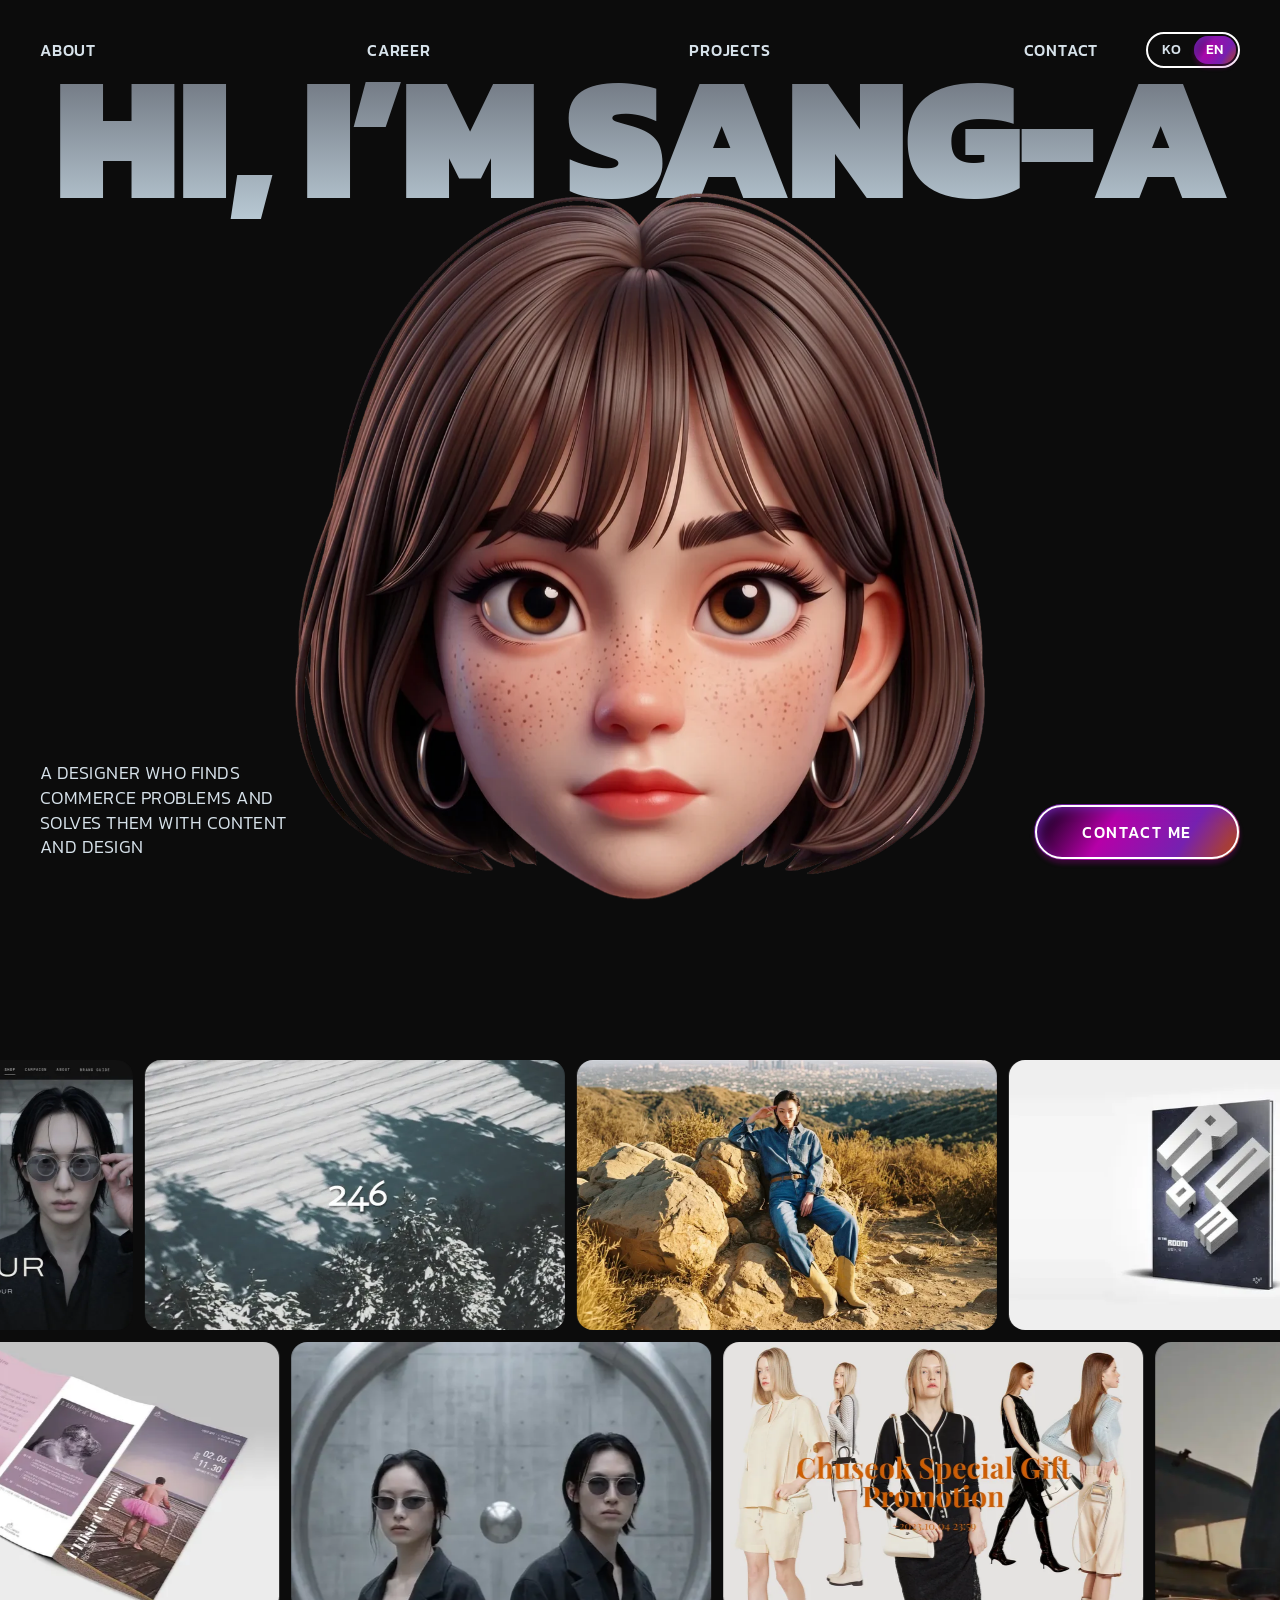
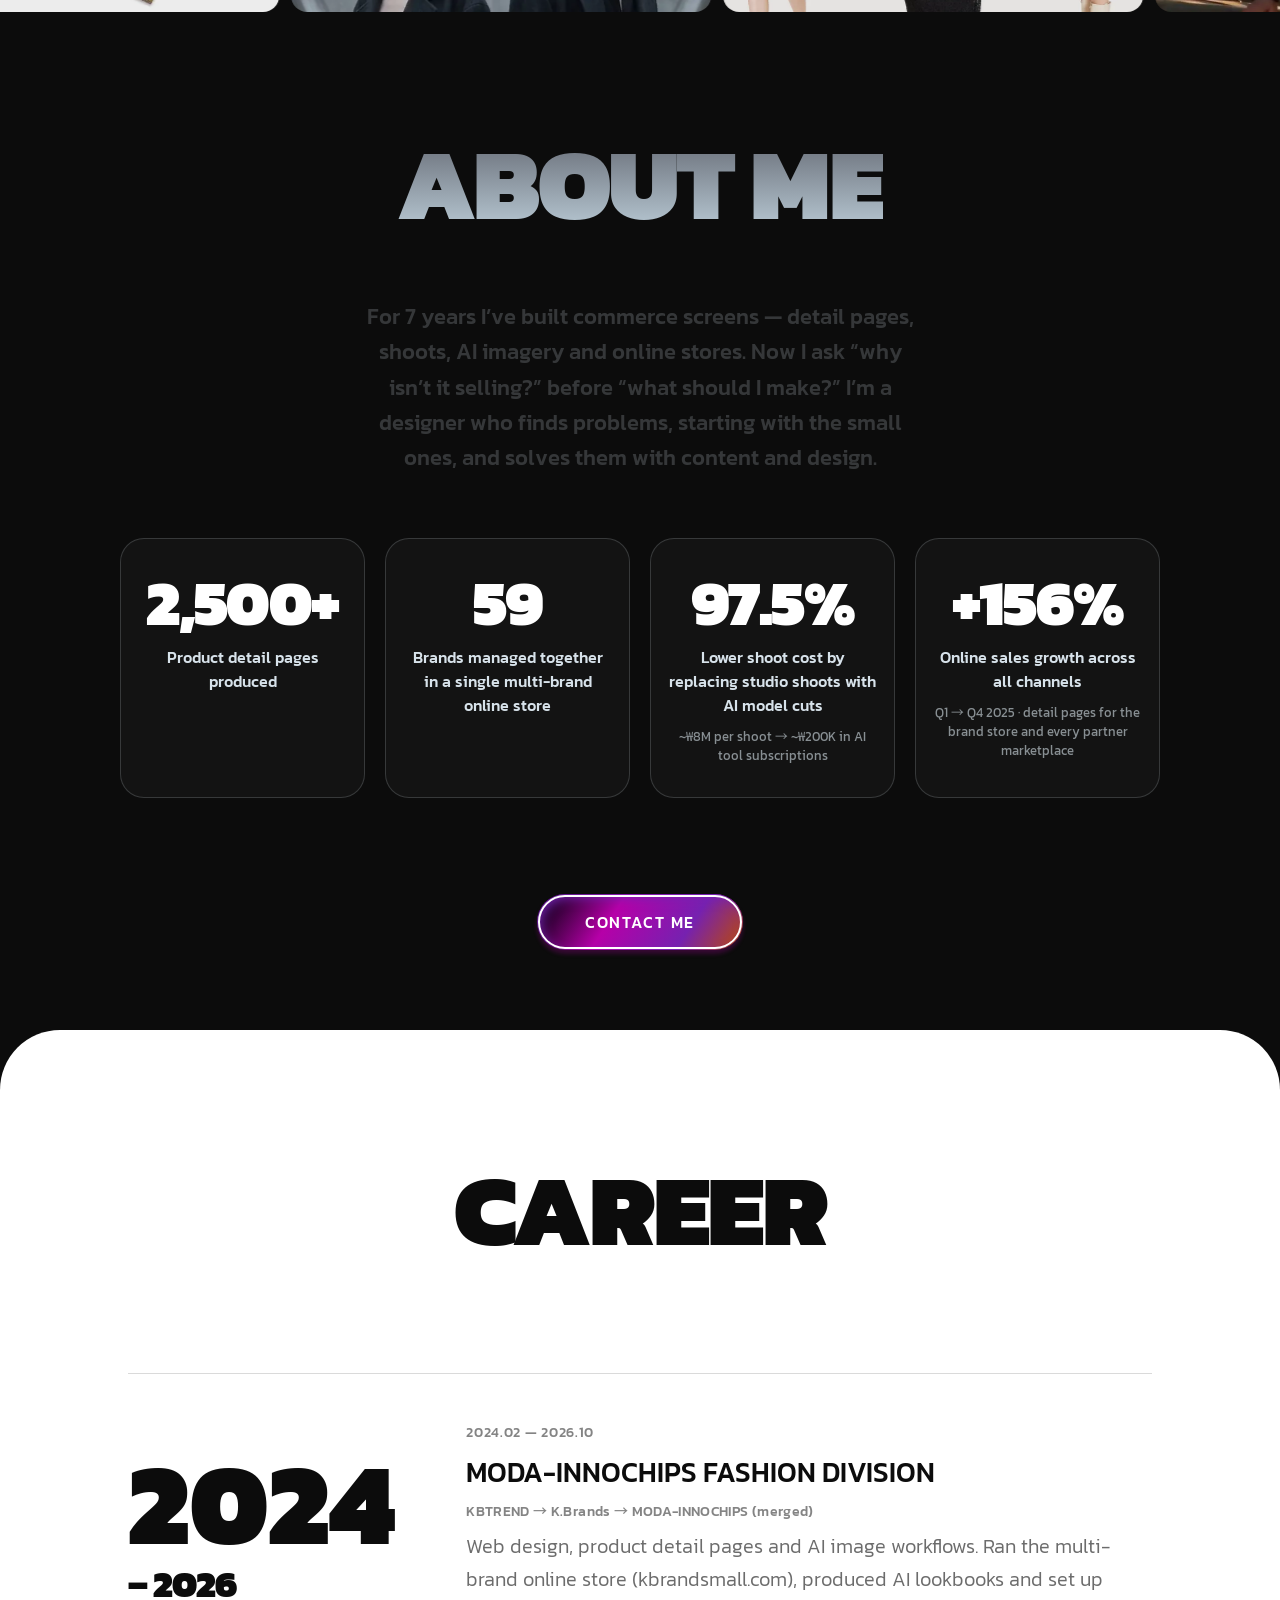
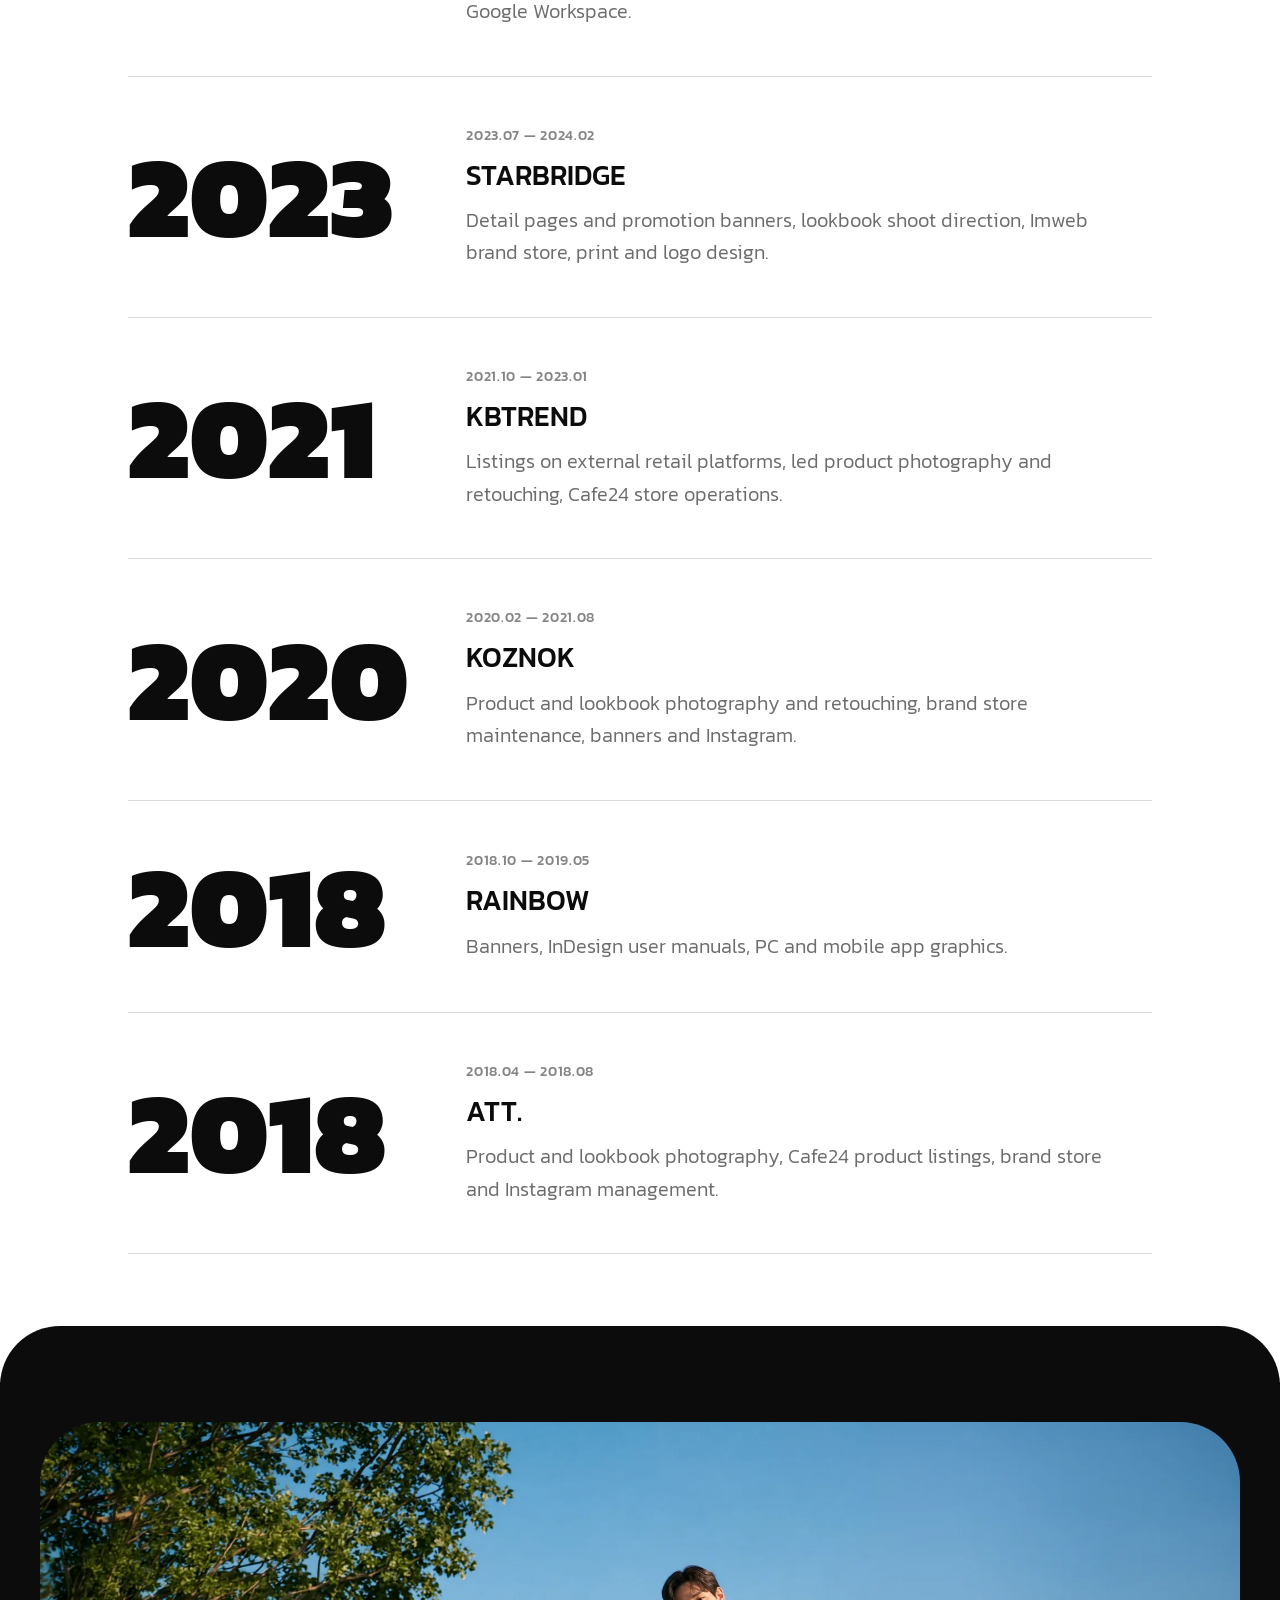
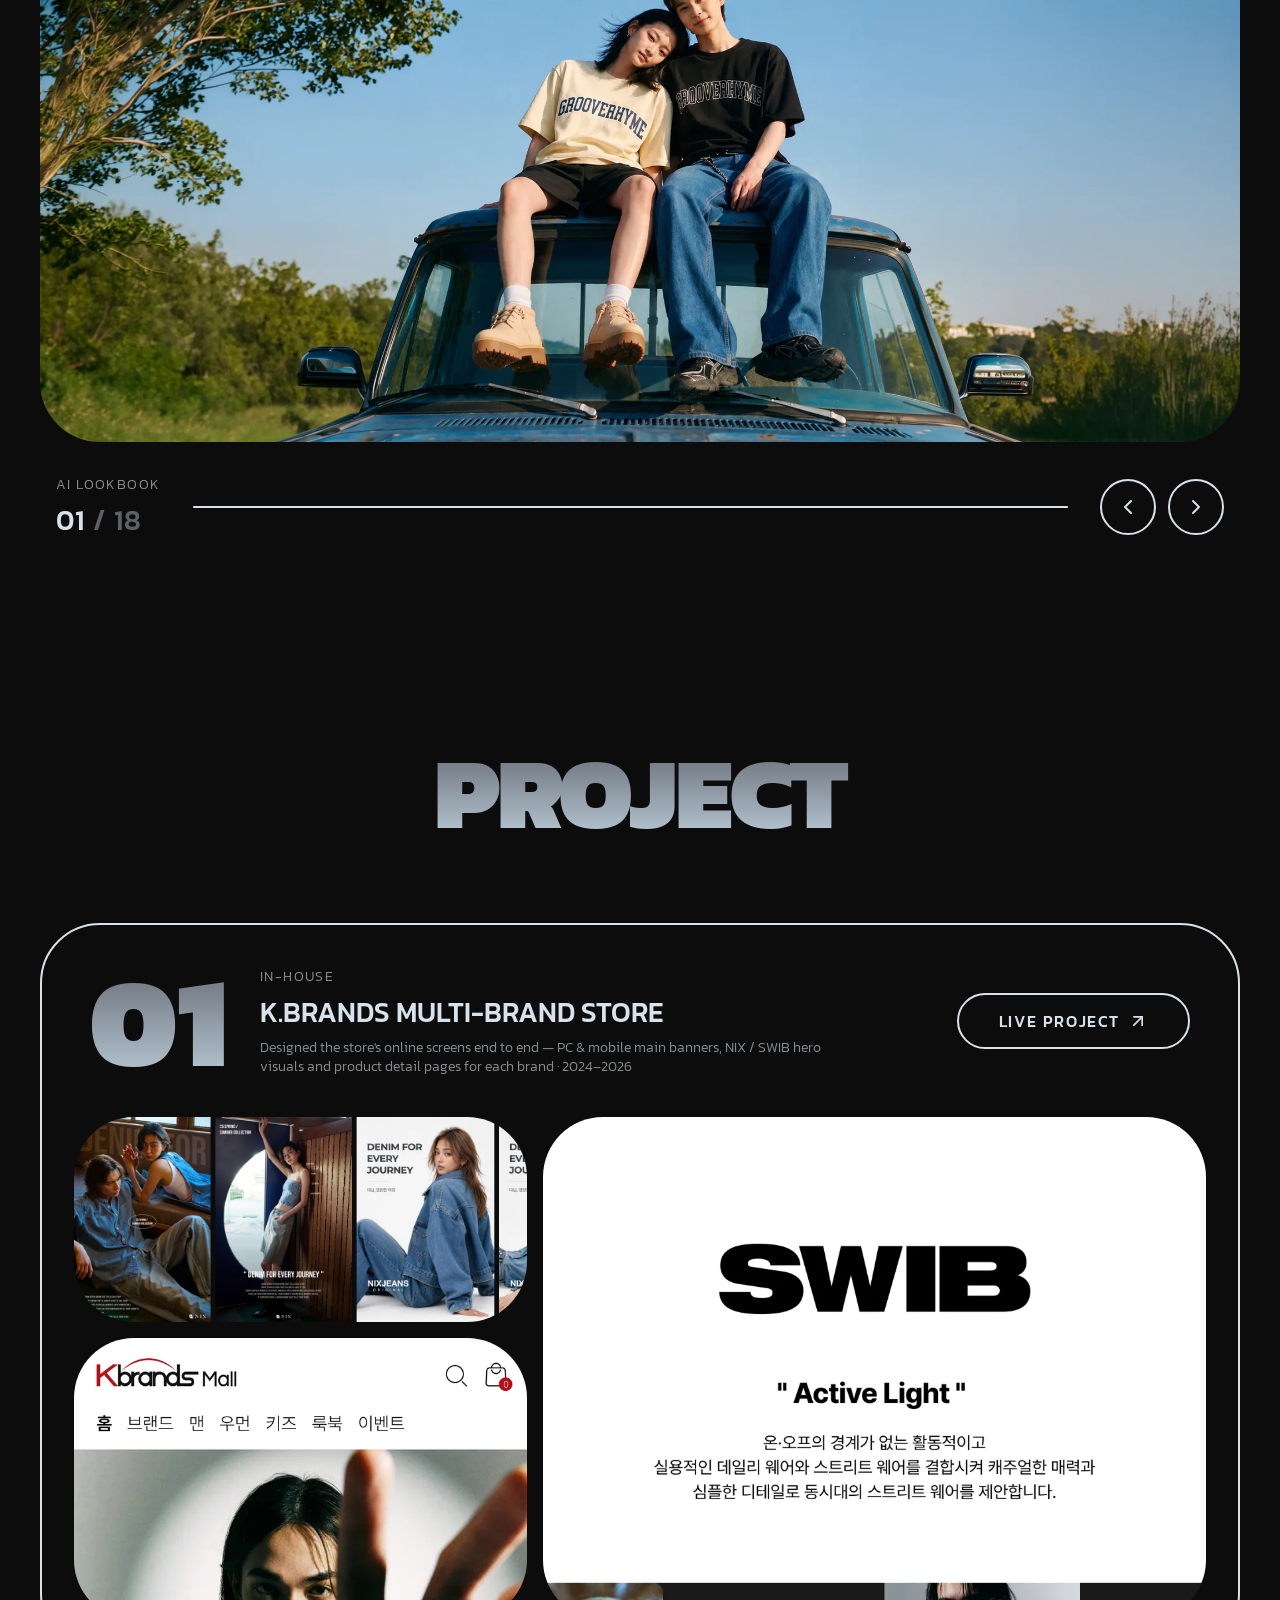
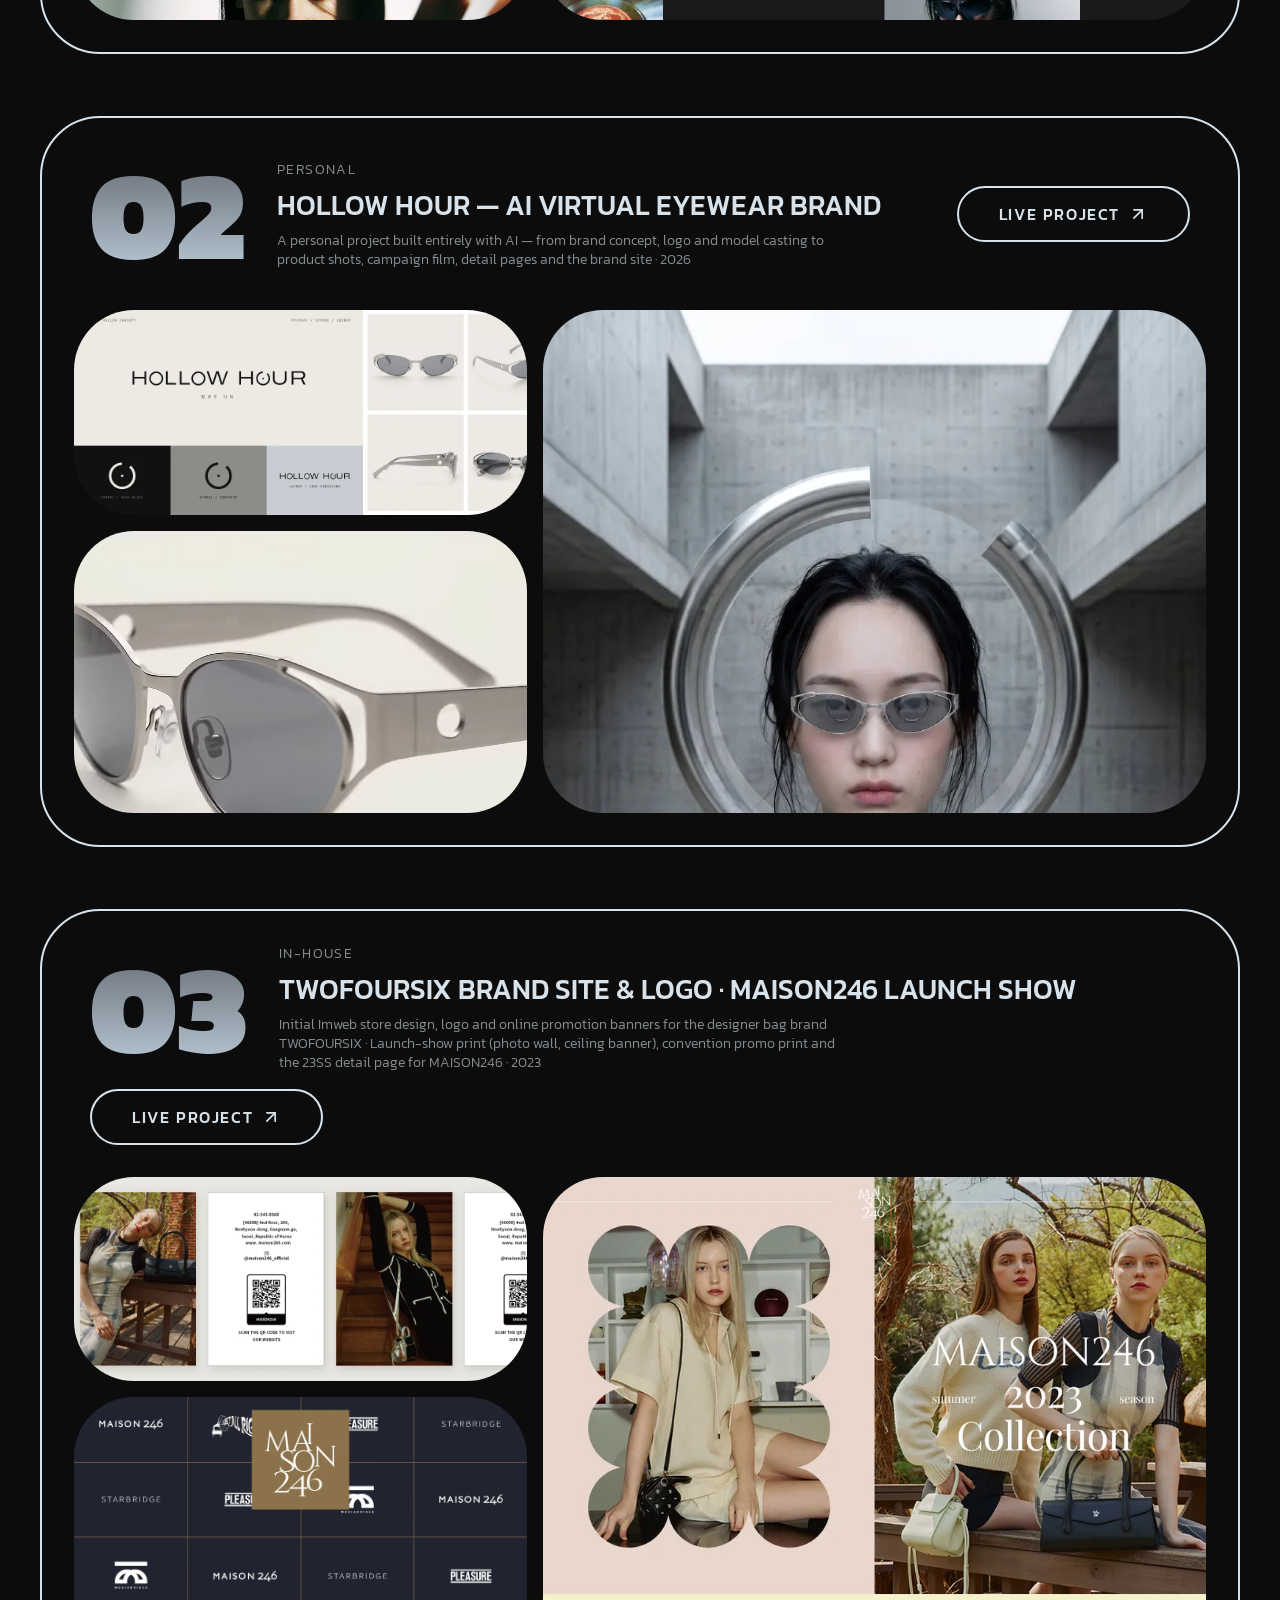
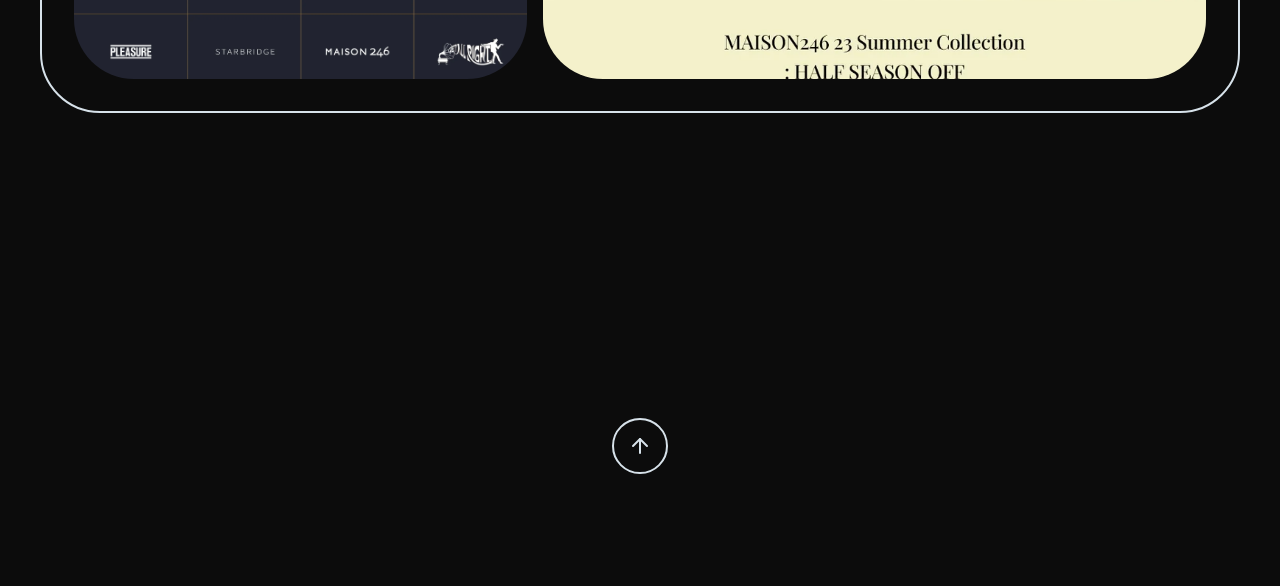
==== index.html @ 4f6258ea "Add files via upload" ====
<!doctype html>
<html lang="ko">
  <head>
    <meta charset="UTF-8" />
    <link rel="icon" type="image/svg+xml" href="./favicon.svg" />
    <meta name="viewport" content="width=device-width, initial-scale=1.0" />
    <link rel="preconnect" href="https://fonts.googleapis.com" />
    <link rel="preconnect" href="https://fonts.gstatic.com" crossorigin />
    <link href="https://fonts.googleapis.com/css2?family=Noto+Sans+KR:wght@300;400;500;700;900&display=swap" rel="stylesheet" />
    <title>이상아 — 패션 커머스 웹디자이너 포트폴리오</title>
    <meta name="description" content="상세페이지, 촬영, AI 이미지, 자사몰 운영까지 7년간 커머스의 화면을 만들어 온 웹디자이너 이상아의 포트폴리오" />
    <meta property="og:type" content="website" />
    <meta property="og:title" content="이상아 — 패션 커머스 웹디자이너 포트폴리오" />
    <meta property="og:description" content="커머스의 문제를 찾아 콘텐츠와 디자인으로 푸는 디자이너" />
    <script type="module" crossorigin src="./index-BsC91UeX.js"></script>
    <link rel="stylesheet" crossorigin href="./index-D1qQqtLq.css">
  </head>
  <body>
    <div id="root"></div>
  </body>
</html>
---- index-D1qQqtLq.css ----
@font-face{font-family:Kanit;font-style:normal;font-display:swap;font-weight:300;src:url(./kanit-latin-300-normal-Dvhd4GiE.woff2)format("woff2"),url(./kanit-latin-300-normal-BWYbi1UB.woff)format("woff")}@font-face{font-family:Kanit;font-style:normal;font-display:swap;font-weight:400;src:url(./kanit-latin-400-normal-BUlsQXH3.woff2)format("woff2"),url(./kanit-latin-400-normal-HVZWrfev.woff)format("woff")}@font-face{font-family:Kanit;font-style:normal;font-display:swap;font-weight:500;src:url(./kanit-latin-500-normal-CX_4XcKi.woff2)format("woff2"),url(./kanit-latin-500-normal-qBha86O4.woff)format("woff")}@font-face{font-family:Kanit;font-style:normal;font-display:swap;font-weight:600;src:url(./kanit-latin-600-normal-0lS78yAd.woff2)format("woff2"),url(./kanit-latin-600-normal-DlacpeTg.woff)format("woff")}@font-face{font-family:Kanit;font-style:normal;font-display:swap;font-weight:700;src:url(./kanit-latin-700-normal-xfKc2BN3.woff2)format("woff2"),url(./kanit-latin-700-normal-CZbzRMIr.woff)format("woff")}@font-face{font-family:Kanit;font-style:normal;font-display:swap;font-weight:800;src:url(./kanit-latin-800-normal-Bmaevg4i.woff2)format("woff2"),url(./kanit-latin-800-normal-DOFY8CUZ.woff)format("woff")}@font-face{font-family:Kanit;font-style:normal;font-display:swap;font-weight:900;src:url(./kanit-latin-900-normal-dN0P3GyR.woff2)format("woff2"),url(./kanit-latin-900-normal-DeJbwkCX.woff)format("woff")}*,:before,:after,::backdrop{--tw-border-spacing-x:0;--tw-border-spacing-y:0;--tw-translate-x:0;--tw-translate-y:0;--tw-rotate:0;--tw-skew-x:0;--tw-skew-y:0;--tw-scale-x:1;--tw-scale-y:1;--tw-pan-x: ;--tw-pan-y: ;--tw-pinch-zoom: ;--tw-scroll-snap-strictness:proximity;--tw-gradient-from-position: ;--tw-gradient-via-position: ;--tw-gradient-to-position: ;--tw-ordinal: ;--tw-slashed-zero: ;--tw-numeric-figure: ;--tw-numeric-spacing: ;--tw-numeric-fraction: ;--tw-ring-inset: ;--tw-ring-offset-width:0px;--tw-ring-offset-color:#fff;--tw-ring-color:#3b82f680;--tw-ring-offset-shadow:0 0 #0000;--tw-ring-shadow:0 0 #0000;--tw-shadow:0 0 #0000;--tw-shadow-colored:0 0 #0000;--tw-blur: ;--tw-brightness: ;--tw-contrast: ;--tw-grayscale: ;--tw-hue-rotate: ;--tw-invert: ;--tw-saturate: ;--tw-sepia: ;--tw-drop-shadow: ;--tw-backdrop-blur: ;--tw-backdrop-brightness: ;--tw-backdrop-contrast: ;--tw-backdrop-grayscale: ;--tw-backdrop-hue-rotate: ;--tw-backdrop-invert: ;--tw-backdrop-opacity: ;--tw-backdrop-saturate: ;--tw-backdrop-sepia: ;--tw-contain-size: ;--tw-contain-layout: ;--tw-contain-paint: ;--tw-contain-style: }*,:before,:after{box-sizing:border-box;border:0 solid #e5e7eb}:before,:after{--tw-content:""}html,:host{-webkit-text-size-adjust:100%;tab-size:4;font-feature-settings:normal;font-variation-settings:normal;-webkit-tap-highlight-color:transparent;font-family:ui-sans-serif,system-ui,sans-serif,Apple Color Emoji,Segoe UI Emoji,Segoe UI Symbol,Noto Color Emoji;line-height:1.5}body{line-height:inherit;margin:0}hr{height:0;color:inherit;border-top-width:1px}abbr:where([title]){-webkit-text-decoration:underline dotted;text-decoration:underline dotted}h1,h2,h3,h4,h5,h6{font-size:inherit;font-weight:inherit}a{color:inherit;-webkit-text-decoration:inherit;text-decoration:inherit}b,strong{font-weight:bolder}code,kbd,samp,pre{font-feature-settings:normal;font-variation-settings:normal;font-family:ui-monospace,SFMono-Regular,Menlo,Monaco,Consolas,Liberation Mono,Courier New,monospace;font-size:1em}small{font-size:80%}sub,sup{vertical-align:baseline;font-size:75%;line-height:0;position:relative}sub{bottom:-.25em}sup{top:-.5em}table{text-indent:0;border-color:inherit;border-collapse:collapse}button,input,optgroup,select,textarea{font-feature-settings:inherit;font-variation-settings:inherit;font-family:inherit;font-size:100%;font-weight:inherit;line-height:inherit;letter-spacing:inherit;color:inherit;margin:0;padding:0}button,select{text-transform:none}button,input:where([type=button]),input:where([type=reset]),input:where([type=submit]){-webkit-appearance:button;background-color:#0000;background-image:none}:-moz-focusring{outline:auto}:-moz-ui-invalid{box-shadow:none}progress{vertical-align:baseline}::-webkit-inner-spin-button{height:auto}::-webkit-outer-spin-button{height:auto}[type=search]{-webkit-appearance:textfield;outline-offset:-2px}::-webkit-search-decoration{-webkit-appearance:none}::-webkit-file-upload-button{-webkit-appearance:button;font:inherit}summary{display:list-item}blockquote,dl,dd,h1,h2,h3,h4,h5,h6,hr,figure,p,pre{margin:0}fieldset{margin:0;padding:0}legend{padding:0}ol,ul,menu{margin:0;padding:0;list-style:none}dialog{padding:0}textarea{resize:vertical}input::-moz-placeholder{opacity:1;color:#9ca3af}textarea::-moz-placeholder{opacity:1;color:#9ca3af}input::placeholder,textarea::placeholder{opacity:1;color:#9ca3af}button,[role=button]{cursor:pointer}:disabled{cursor:default}img,svg,video,canvas,audio,iframe,embed,object{vertical-align:middle;display:block}img,video{max-width:100%;height:auto}[hidden]:where(:not([hidden=until-found])){display:none}.sr-only{clip:rect(0, 0, 0, 0);white-space:nowrap;border-width:0;width:1px;height:1px;margin:-1px;padding:0;position:absolute;overflow:hidden}.pointer-events-none{pointer-events:none}.visible{visibility:visible}.invisible{visibility:hidden}.fixed{position:fixed}.absolute{position:absolute}.relative{position:relative}.sticky{position:sticky}.inset-0{inset:0}.inset-x-0{left:0;right:0}.inset-y-0{top:0;bottom:0}.left-0{left:0}.left-1\/2{left:50%}.right-4{right:1rem}.top-0{top:0}.top-1\/2{top:50%}.top-24{top:6rem}.top-4{top:1rem}.-z-10{z-index:-10}.z-10{z-index:10}.z-20{z-index:20}.z-50{z-index:50}.z-\[100\]{z-index:100}.order-last{order:9999}.mx-auto{margin-left:auto;margin-right:auto}.-mt-10{margin-top:-2.5rem}.mb-12{margin-bottom:3rem}.mb-16{margin-bottom:4rem}.mb-4{margin-bottom:1rem}.mt-3{margin-top:.75rem}.mt-5{margin-top:1.25rem}.mt-6{margin-top:1.5rem}.mt-8{margin-top:2rem}.mt-\[0\.12em\]{margin-top:.12em}.mt-auto{margin-top:auto}.block{display:block}.inline-block{display:inline-block}.flex{display:flex}.inline-flex{display:inline-flex}.grid{display:grid}.hidden{display:none}.h-10{height:2.5rem}.h-11{height:2.75rem}.h-12{height:3rem}.h-4{height:1rem}.h-5{height:1.25rem}.h-\[270px\]{height:270px}.h-\[2px\]{height:2px}.h-\[85vh\]{height:85vh}.h-auto{height:auto}.h-full{height:100%}.h-screen{height:100vh}.min-h-screen{min-height:100vh}.w-10{width:2.5rem}.w-11{width:2.75rem}.w-12{width:3rem}.w-4{width:1rem}.w-5{width:1.25rem}.w-\[300px\]{width:300px}.w-\[40\%\]{width:40%}.w-\[420px\]{width:420px}.w-\[60\%\]{width:60%}.w-auto{width:auto}.w-full{width:100%}.w-max{width:max-content}.min-w-0{min-width:0}.max-w-2xl{max-width:42rem}.max-w-5xl{max-width:64rem}.max-w-7xl{max-width:80rem}.max-w-\[160px\]{max-width:160px}.max-w-\[560px\]{max-width:560px}.max-w-lg{max-width:32rem}.max-w-none{max-width:none}.max-w-xl{max-width:36rem}.flex-1{flex:1}.shrink-0{flex-shrink:0}.basis-full{flex-basis:100%}.-translate-x-1\/2{--tw-translate-x:-50%;transform:translate(var(--tw-translate-x), var(--tw-translate-y)) rotate(var(--tw-rotate)) skewX(var(--tw-skew-x)) skewY(var(--tw-skew-y)) scaleX(var(--tw-scale-x)) scaleY(var(--tw-scale-y))}.-translate-y-1\/2{--tw-translate-y:-50%;transform:translate(var(--tw-translate-x), var(--tw-translate-y)) rotate(var(--tw-rotate)) skewX(var(--tw-skew-x)) skewY(var(--tw-skew-y)) scaleX(var(--tw-scale-x)) scaleY(var(--tw-scale-y))}.transform{transform:translate(var(--tw-translate-x), var(--tw-translate-y)) rotate(var(--tw-rotate)) skewX(var(--tw-skew-x)) skewY(var(--tw-skew-y)) scaleX(var(--tw-scale-x)) scaleY(var(--tw-scale-y))}.cursor-grab{cursor:grab}.select-none{-webkit-user-select:none;user-select:none}.flex-col{flex-direction:column}.flex-wrap{flex-wrap:wrap}.items-start{align-items:flex-start}.items-end{align-items:flex-end}.items-center{align-items:center}.items-stretch{align-items:stretch}.justify-center{justify-content:center}.justify-between{justify-content:space-between}.gap-1{gap:.25rem}.gap-1\.5{gap:.375rem}.gap-10{gap:2.5rem}.gap-16{gap:4rem}.gap-2{gap:.5rem}.gap-3{gap:.75rem}.gap-4{gap:1rem}.gap-6{gap:1.5rem}.overflow-hidden{overflow:hidden}.whitespace-nowrap{white-space:nowrap}.break-all{word-break:break-all}.rounded-2xl{border-radius:1rem}.rounded-\[32px\]{border-radius:32px}.rounded-\[40px\]{border-radius:40px}.rounded-full{border-radius:9999px}.rounded-t-\[40px\]{border-top-left-radius:40px;border-top-right-radius:40px}.border{border-width:1px}.border-2{border-width:2px}.border-\[\#D7E2EA\]{--tw-border-opacity:1;border-color:rgb(215 226 234/var(--tw-border-opacity,1))}.border-\[\#D7E2EA\]\/40{border-color:#d7e2ea66}.border-white{--tw-border-opacity:1;border-color:rgb(255 255 255/var(--tw-border-opacity,1))}.bg-\[\#0C0C0C\]{--tw-bg-opacity:1;background-color:rgb(12 12 12/var(--tw-bg-opacity,1))}.bg-\[\#0C0C0C\]\/60{background-color:#0c0c0c99}.bg-\[\#0C0C0C\]\/80{background-color:#0c0c0ccc}.bg-\[\#D7E2EA\]{--tw-bg-opacity:1;background-color:rgb(215 226 234/var(--tw-bg-opacity,1))}.bg-\[\#D7E2EA\]\/15{background-color:#d7e2ea26}.bg-black\/40{background-color:#0006}.bg-transparent{background-color:#0000}.bg-white{--tw-bg-opacity:1;background-color:rgb(255 255 255/var(--tw-bg-opacity,1))}.object-cover{-o-object-fit:cover;object-fit:cover}.p-0\.5{padding:.125rem}.p-4{padding:1rem}.px-2{padding-left:.5rem;padding-right:.5rem}.px-2\.5{padding-left:.625rem;padding-right:.625rem}.px-5{padding-left:1.25rem;padding-right:1.25rem}.px-6{padding-left:1.5rem;padding-right:1.5rem}.px-7{padding-left:1.75rem;padding-right:1.75rem}.px-8{padding-left:2rem;padding-right:2rem}.py-0\.5{padding-top:.125rem;padding-bottom:.125rem}.py-10{padding-top:2.5rem;padding-bottom:2.5rem}.py-20{padding-top:5rem;padding-bottom:5rem}.py-3{padding-top:.75rem;padding-bottom:.75rem}.py-8{padding-top:2rem;padding-bottom:2rem}.pb-10{padding-bottom:2.5rem}.pb-16{padding-bottom:4rem}.pb-20{padding-bottom:5rem}.pb-24{padding-bottom:6rem}.pb-3{padding-bottom:.75rem}.pb-7{padding-bottom:1.75rem}.pb-\[0\.08em\]{padding-bottom:.08em}.pt-16{padding-top:4rem}.pt-20{padding-top:5rem}.pt-24{padding-top:6rem}.pt-6{padding-top:1.5rem}.text-center{text-align:center}.text-\[10px\]{font-size:10px}.text-\[13\.8vw\]{font-size:13.8vw}.text-\[13vw\]{font-size:13vw}.text-sm{font-size:.875rem;line-height:1.25rem}.text-xs{font-size:.75rem;line-height:1rem}.font-black{font-weight:900}.font-light{font-weight:300}.font-medium{font-weight:500}.uppercase{text-transform:uppercase}.tabular-nums{--tw-numeric-spacing:tabular-nums;font-variant-numeric:var(--tw-ordinal) var(--tw-slashed-zero) var(--tw-numeric-figure) var(--tw-numeric-spacing) var(--tw-numeric-fraction)}.leading-none{line-height:1}.leading-relaxed{line-height:1.625}.leading-snug{line-height:1.375}.tracking-tight{letter-spacing:-.025em}.tracking-wide{letter-spacing:.025em}.tracking-wider{letter-spacing:.05em}.tracking-widest{letter-spacing:.1em}.text-\[\#0C0C0C\]{--tw-text-opacity:1;color:rgb(12 12 12/var(--tw-text-opacity,1))}.text-\[\#D7E2EA\]{--tw-text-opacity:1;color:rgb(215 226 234/var(--tw-text-opacity,1))}.text-\[\#D7E2EA\]\/40{color:#d7e2ea66}.text-\[\#D7E2EA\]\/60{color:#d7e2ea99}.text-white{--tw-text-opacity:1;color:rgb(255 255 255/var(--tw-text-opacity,1))}.shadow-\[0_1px_0_rgba\(215\,226\,234\,0\.12\)\]{--tw-shadow:0 1px 0 #d7e2ea1f;--tw-shadow-colored:0 1px 0 var(--tw-shadow-color);box-shadow:var(--tw-ring-offset-shadow,0 0 #0000), var(--tw-ring-shadow,0 0 #0000), var(--tw-shadow)}.outline{outline-style:solid}.blur{--tw-blur:blur(8px);filter:var(--tw-blur) var(--tw-brightness) var(--tw-contrast) var(--tw-grayscale) var(--tw-hue-rotate) var(--tw-invert) var(--tw-saturate) var(--tw-sepia) var(--tw-drop-shadow)}.backdrop-blur-\[2px\]{--tw-backdrop-blur:blur(2px);-webkit-backdrop-filter:var(--tw-backdrop-blur) var(--tw-backdrop-brightness) var(--tw-backdrop-contrast) var(--tw-backdrop-grayscale) var(--tw-backdrop-hue-rotate) var(--tw-backdrop-invert) var(--tw-backdrop-opacity) var(--tw-backdrop-saturate) var(--tw-backdrop-sepia);backdrop-filter:var(--tw-backdrop-blur) var(--tw-backdrop-brightness) var(--tw-backdrop-contrast) var(--tw-backdrop-grayscale) var(--tw-backdrop-hue-rotate) var(--tw-backdrop-invert) var(--tw-backdrop-opacity) var(--tw-backdrop-saturate) var(--tw-backdrop-sepia)}.backdrop-blur-md{--tw-backdrop-blur:blur(12px);-webkit-backdrop-filter:var(--tw-backdrop-blur) var(--tw-backdrop-brightness) var(--tw-backdrop-contrast) var(--tw-backdrop-grayscale) var(--tw-backdrop-hue-rotate) var(--tw-backdrop-invert) var(--tw-backdrop-opacity) var(--tw-backdrop-saturate) var(--tw-backdrop-sepia);backdrop-filter:var(--tw-backdrop-blur) var(--tw-backdrop-brightness) var(--tw-backdrop-contrast) var(--tw-backdrop-grayscale) var(--tw-backdrop-hue-rotate) var(--tw-backdrop-invert) var(--tw-backdrop-opacity) var(--tw-backdrop-saturate) var(--tw-backdrop-sepia)}.backdrop-blur-xl{--tw-backdrop-blur:blur(24px);-webkit-backdrop-filter:var(--tw-backdrop-blur) var(--tw-backdrop-brightness) var(--tw-backdrop-contrast) var(--tw-backdrop-grayscale) var(--tw-backdrop-hue-rotate) var(--tw-backdrop-invert) var(--tw-backdrop-opacity) var(--tw-backdrop-saturate) var(--tw-backdrop-sepia);backdrop-filter:var(--tw-backdrop-blur) var(--tw-backdrop-brightness) var(--tw-backdrop-contrast) var(--tw-backdrop-grayscale) var(--tw-backdrop-hue-rotate) var(--tw-backdrop-invert) var(--tw-backdrop-opacity) var(--tw-backdrop-saturate) var(--tw-backdrop-sepia)}.transition{transition-property:color,background-color,border-color,text-decoration-color,fill,stroke,opacity,box-shadow,transform,filter,-webkit-backdrop-filter,backdrop-filter;transition-duration:.15s;transition-timing-function:cubic-bezier(.4,0,.2,1)}.transition-\[background-color\,box-shadow\]{transition-property:background-color,box-shadow;transition-duration:.15s;transition-timing-function:cubic-bezier(.4,0,.2,1)}.transition-colors{transition-property:color,background-color,border-color,text-decoration-color,fill,stroke;transition-duration:.15s;transition-timing-function:cubic-bezier(.4,0,.2,1)}.transition-opacity{transition-property:opacity;transition-duration:.15s;transition-timing-function:cubic-bezier(.4,0,.2,1)}.transition-transform{transition-property:transform;transition-duration:.15s;transition-timing-function:cubic-bezier(.4,0,.2,1)}.duration-200{transition-duration:.2s}.duration-300{transition-duration:.3s}.ease-in-out{transition-timing-function:cubic-bezier(.4,0,.2,1)}.ease-out{transition-timing-function:cubic-bezier(0,0,.2,1)}*,:before,:after{box-sizing:border-box;margin:0;padding:0}html,body,#root{background:#0c0c0c;font-family:Kanit,Noto Sans KR,Apple SD Gothic Neo,Malgun Gothic,sans-serif}.hero-heading{background:linear-gradient(#646973 0%,#bbccd7 100%);-webkit-text-fill-color:transparent;-webkit-background-clip:text;background-clip:text}html:lang(ko) body{word-break:keep-all}html:lang(ko) .tracking-wide,html:lang(ko) .tracking-wider,html:lang(ko) .tracking-widest{letter-spacing:.02em}.img-tile{color:#0000;background-color:#17181b}.detail-scroll{-o-object-position:50% 0%;object-position:50% 0%;animation:24s ease-in-out 1s infinite alternate detail-scroll}.detail-scroll:hover{animation-play-state:paused}@keyframes detail-scroll{0%{-o-object-position:50% 0%;object-position:50% 0%}to{-o-object-position:50% 100%;object-position:50% 100%}}@media (prefers-reduced-motion:reduce){.detail-scroll{animation:none}}.photo-marquee__track{animation:45s linear infinite photo-marquee}.photo-marquee:hover .photo-marquee__track{animation-play-state:paused}@keyframes photo-marquee{0%{transform:translate(0)}to{transform:translate(-50%)}}@media (prefers-reduced-motion:reduce){.photo-marquee__track{animation:none}}.banner-progress{width:0;animation-name:banner-progress;animation-timing-function:linear;animation-fill-mode:forwards}.banner-progress.is-paused{animation-play-state:paused}@keyframes banner-progress{0%{width:0}to{width:100%}}.detail-scroll--short{animation-duration:10s}html{scroll-behavior:smooth}@media (prefers-reduced-motion:reduce){html{scroll-behavior:auto}}@keyframes hero-float{0%,to{transform:translateY(0)}50%{transform:translateY(-14px)}}.hero-float{animation:5s ease-in-out infinite hero-float}@media (prefers-reduced-motion:reduce){.hero-float{animation:none}}.hover\:scale-\[1\.03\]:hover{--tw-scale-x:1.03;--tw-scale-y:1.03;transform:translate(var(--tw-translate-x), var(--tw-translate-y)) rotate(var(--tw-rotate)) skewX(var(--tw-skew-x)) skewY(var(--tw-skew-y)) scaleX(var(--tw-scale-x)) scaleY(var(--tw-scale-y))}.hover\:bg-\[\#D7E2EA\]\/10:hover{background-color:#d7e2ea1a}.hover\:opacity-70:hover{opacity:.7}.focus-visible\:outline:focus-visible{outline-style:solid}.focus-visible\:outline-2:focus-visible{outline-width:2px}.focus-visible\:outline-offset-2:focus-visible{outline-offset:2px}.focus-visible\:outline-\[\#B600A8\]:focus-visible{outline-color:#b600a8}.active\:cursor-grabbing:active{cursor:grabbing}.group:hover .group-hover\:-translate-y-0\.5{--tw-translate-y:-.125rem;transform:translate(var(--tw-translate-x), var(--tw-translate-y)) rotate(var(--tw-rotate)) skewX(var(--tw-skew-x)) skewY(var(--tw-skew-y)) scaleX(var(--tw-scale-x)) scaleY(var(--tw-scale-y))}@media (width>=640px){.sm\:bottom-0{bottom:0}.sm\:right-5{right:1.25rem}.sm\:top-5{top:1.25rem}.sm\:top-auto{top:auto}.sm\:order-none{order:0}.sm\:mx-2{margin-left:.5rem;margin-right:.5rem}.sm\:-mt-12{margin-top:-3rem}.sm\:mb-16{margin-bottom:4rem}.sm\:mb-20{margin-bottom:5rem}.sm\:mb-6{margin-bottom:1.5rem}.sm\:mt-4{margin-top:1rem}.sm\:mt-6{margin-top:1.5rem}.sm\:h-14{height:3.5rem}.sm\:h-5{height:1.25rem}.sm\:h-6{height:1.5rem}.sm\:w-14{width:3.5rem}.sm\:w-5{width:1.25rem}.sm\:w-6{width:1.5rem}.sm\:w-\[clamp\(400px\,min\(calc\(100vh_-_60px_-_11\.7vw\)\,60vw\)\,900px\)\]{width:clamp(400px,min(100vh - 60px - 11.7vw,60vw),900px)}.sm\:max-w-\[220px\]{max-width:220px}.sm\:flex-1{flex:1}.sm\:basis-auto{flex-basis:auto}.sm\:translate-y-0{--tw-translate-y:0px;transform:translate(var(--tw-translate-x), var(--tw-translate-y)) rotate(var(--tw-rotate)) skewX(var(--tw-skew-x)) skewY(var(--tw-skew-y)) scaleX(var(--tw-scale-x)) scaleY(var(--tw-scale-y))}.sm\:flex-row{flex-direction:row}.sm\:flex-nowrap{flex-wrap:nowrap}.sm\:items-center{align-items:center}.sm\:gap-10{gap:2.5rem}.sm\:gap-14{gap:3.5rem}.sm\:gap-2{gap:.5rem}.sm\:gap-20{gap:5rem}.sm\:gap-3{gap:.75rem}.sm\:gap-4{gap:1rem}.sm\:gap-6{gap:1.5rem}.sm\:gap-8{gap:2rem}.sm\:rounded-\[40px\]{border-radius:40px}.sm\:rounded-\[50px\]{border-radius:50px}.sm\:rounded-t-\[50px\]{border-top-left-radius:50px;border-top-right-radius:50px}.sm\:p-6{padding:1.5rem}.sm\:px-10{padding-left:2.5rem;padding-right:2.5rem}.sm\:px-3{padding-left:.75rem;padding-right:.75rem}.sm\:px-4{padding-left:1rem;padding-right:1rem}.sm\:px-8{padding-left:2rem;padding-right:2rem}.sm\:py-1{padding-top:.25rem;padding-bottom:.25rem}.sm\:py-10{padding-top:2.5rem;padding-bottom:2.5rem}.sm\:py-12{padding-top:3rem;padding-bottom:3rem}.sm\:py-24{padding-top:6rem;padding-bottom:6rem}.sm\:py-3\.5{padding-top:.875rem;padding-bottom:.875rem}.sm\:pb-20{padding-bottom:5rem}.sm\:pb-28{padding-bottom:7rem}.sm\:pb-8{padding-bottom:2rem}.sm\:pt-20{padding-top:5rem}.sm\:pt-24{padding-top:6rem}.sm\:pt-32{padding-top:8rem}.sm\:text-base{font-size:1rem;line-height:1.5rem}.sm\:text-sm{font-size:.875rem;line-height:1.25rem}.sm\:text-xs{font-size:.75rem;line-height:1rem}}@media (width>=768px){.md\:top-32{top:8rem}.md\:-mt-14{margin-top:-3.5rem}.md\:-mt-5{margin-top:-1.25rem}.md\:mb-20{margin-bottom:5rem}.md\:mb-28{margin-bottom:7rem}.md\:mb-8{margin-bottom:2rem}.md\:mt-8{margin-top:2rem}.md\:max-w-\[260px\]{max-width:260px}.md\:gap-12{gap:3rem}.md\:gap-14{gap:3.5rem}.md\:gap-16{gap:4rem}.md\:gap-24{gap:6rem}.md\:gap-8{gap:2rem}.md\:rounded-\[60px\]{border-radius:60px}.md\:rounded-t-\[60px\]{border-top-left-radius:60px;border-top-right-radius:60px}.md\:p-8{padding:2rem}.md\:px-10{padding-left:2.5rem;padding-right:2.5rem}.md\:px-12{padding-left:3rem;padding-right:3rem}.md\:py-12{padding-top:3rem;padding-bottom:3rem}.md\:py-32{padding-top:8rem;padding-bottom:8rem}.md\:py-4{padding-top:1rem;padding-bottom:1rem}.md\:pb-10{padding-bottom:2.5rem}.md\:pb-28{padding-bottom:7rem}.md\:pb-32{padding-bottom:8rem}.md\:pb-4{padding-bottom:1rem}.md\:pt-24{padding-top:6rem}.md\:pt-32{padding-top:8rem}.md\:pt-40{padding-top:10rem}.md\:pt-72{padding-top:18rem}.md\:pt-8{padding-top:2rem}.md\:text-base{font-size:1rem;line-height:1.5rem}.md\:text-sm{font-size:.875rem;line-height:1.25rem}}@media (width>=1024px){.lg\:pt-80{padding-top:20rem}.lg\:text-base{font-size:1rem;line-height:1.5rem}}
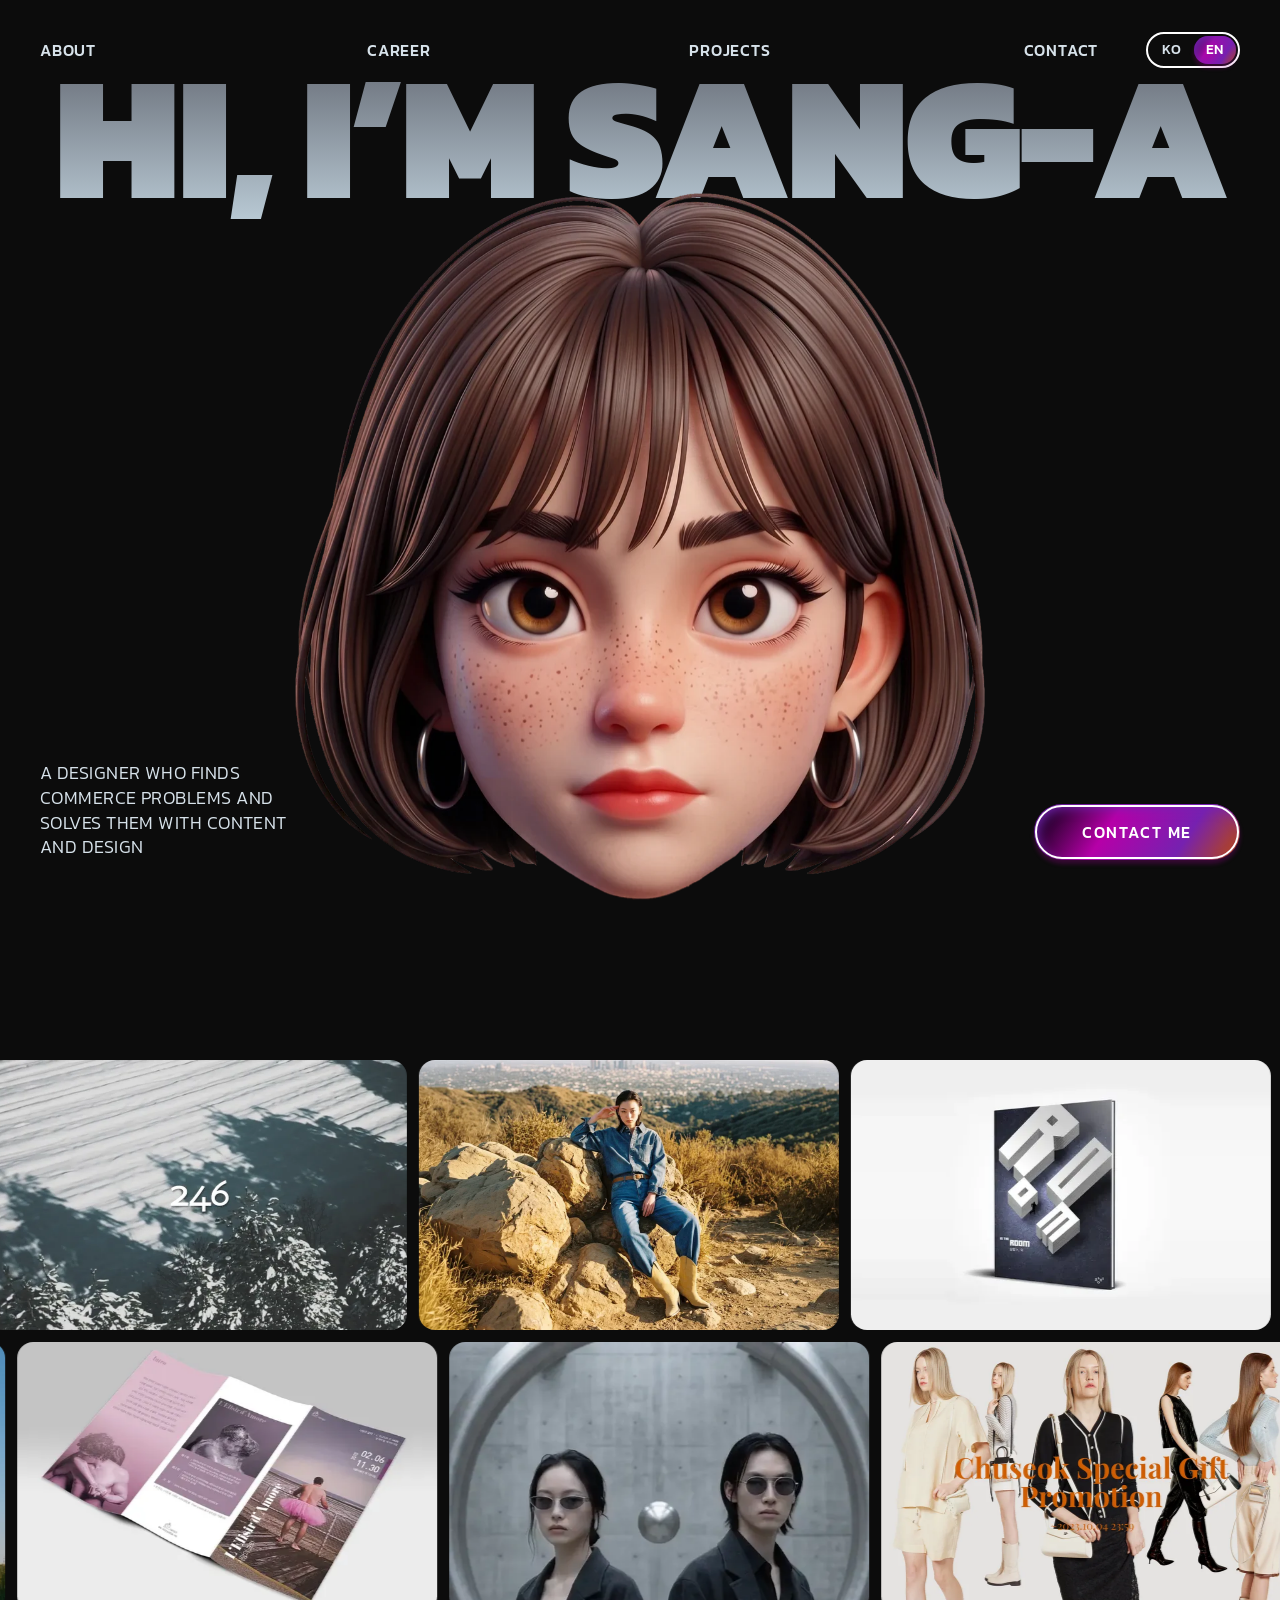
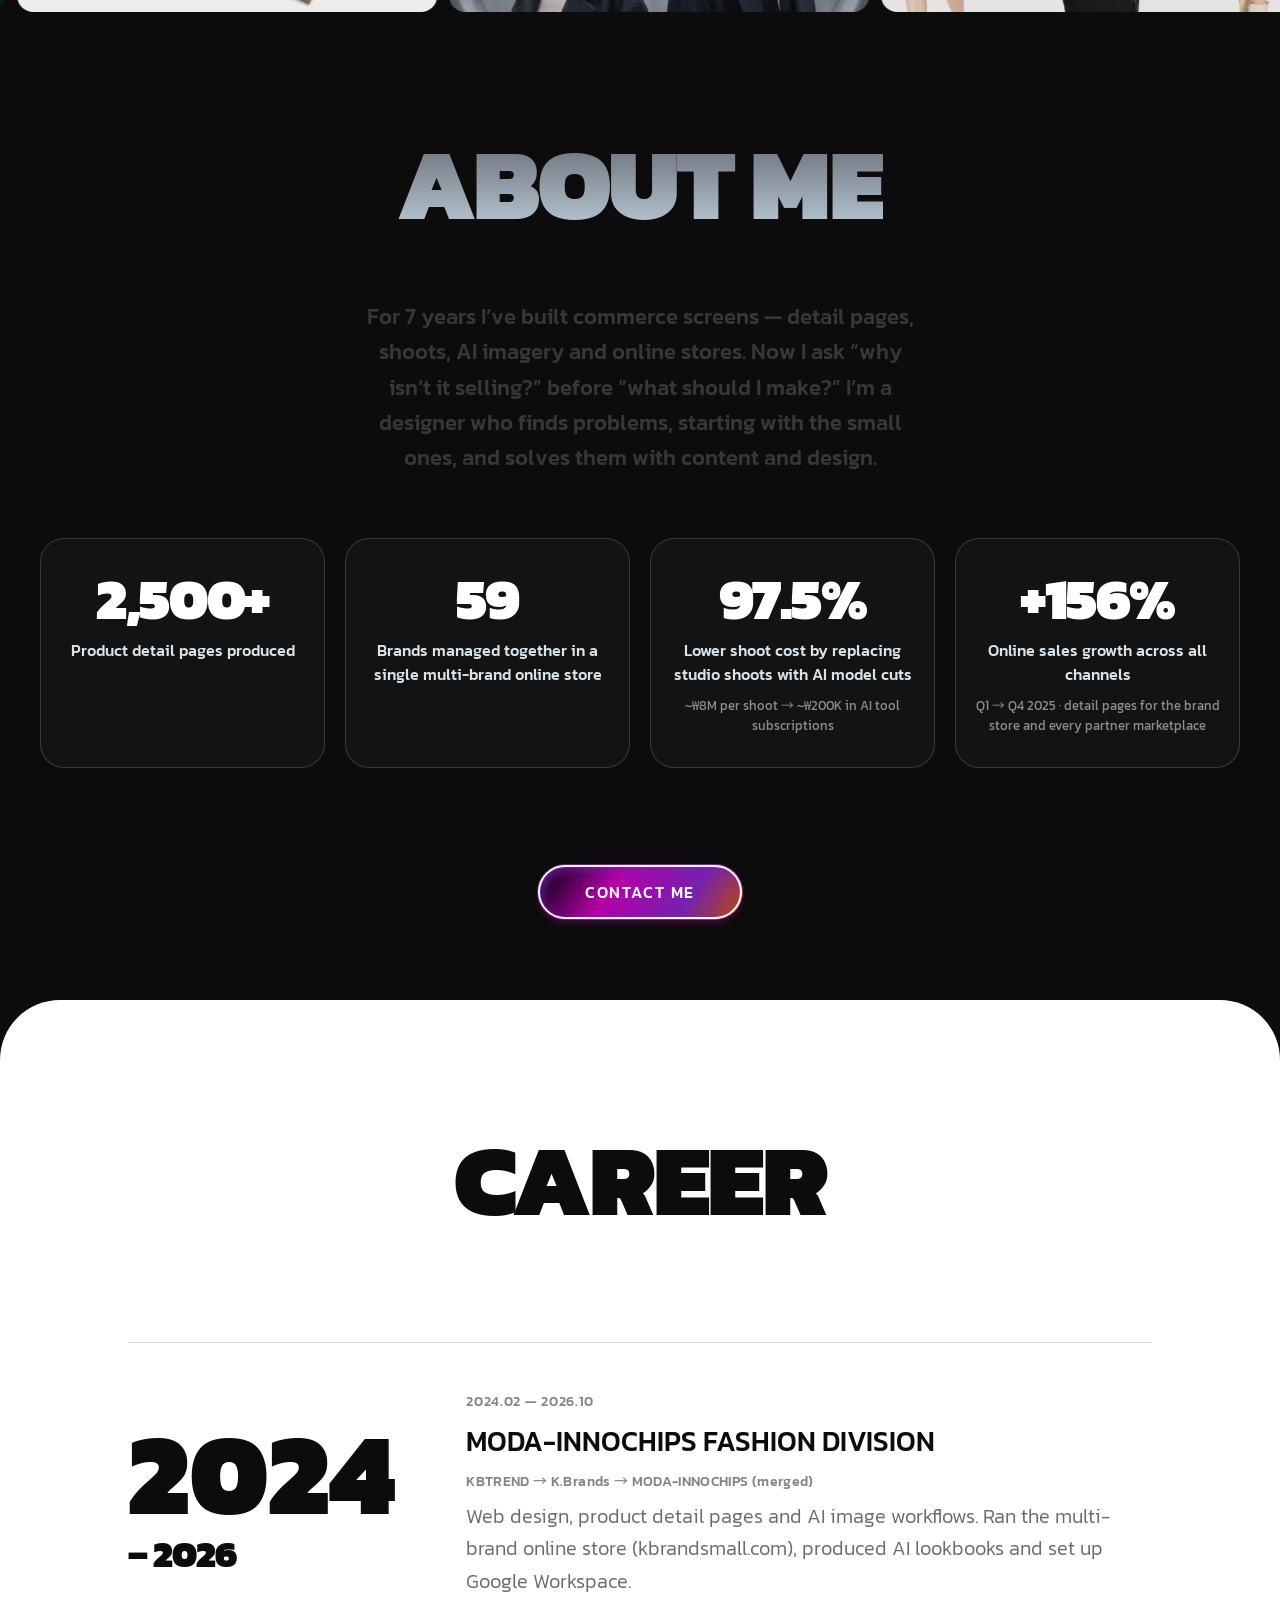
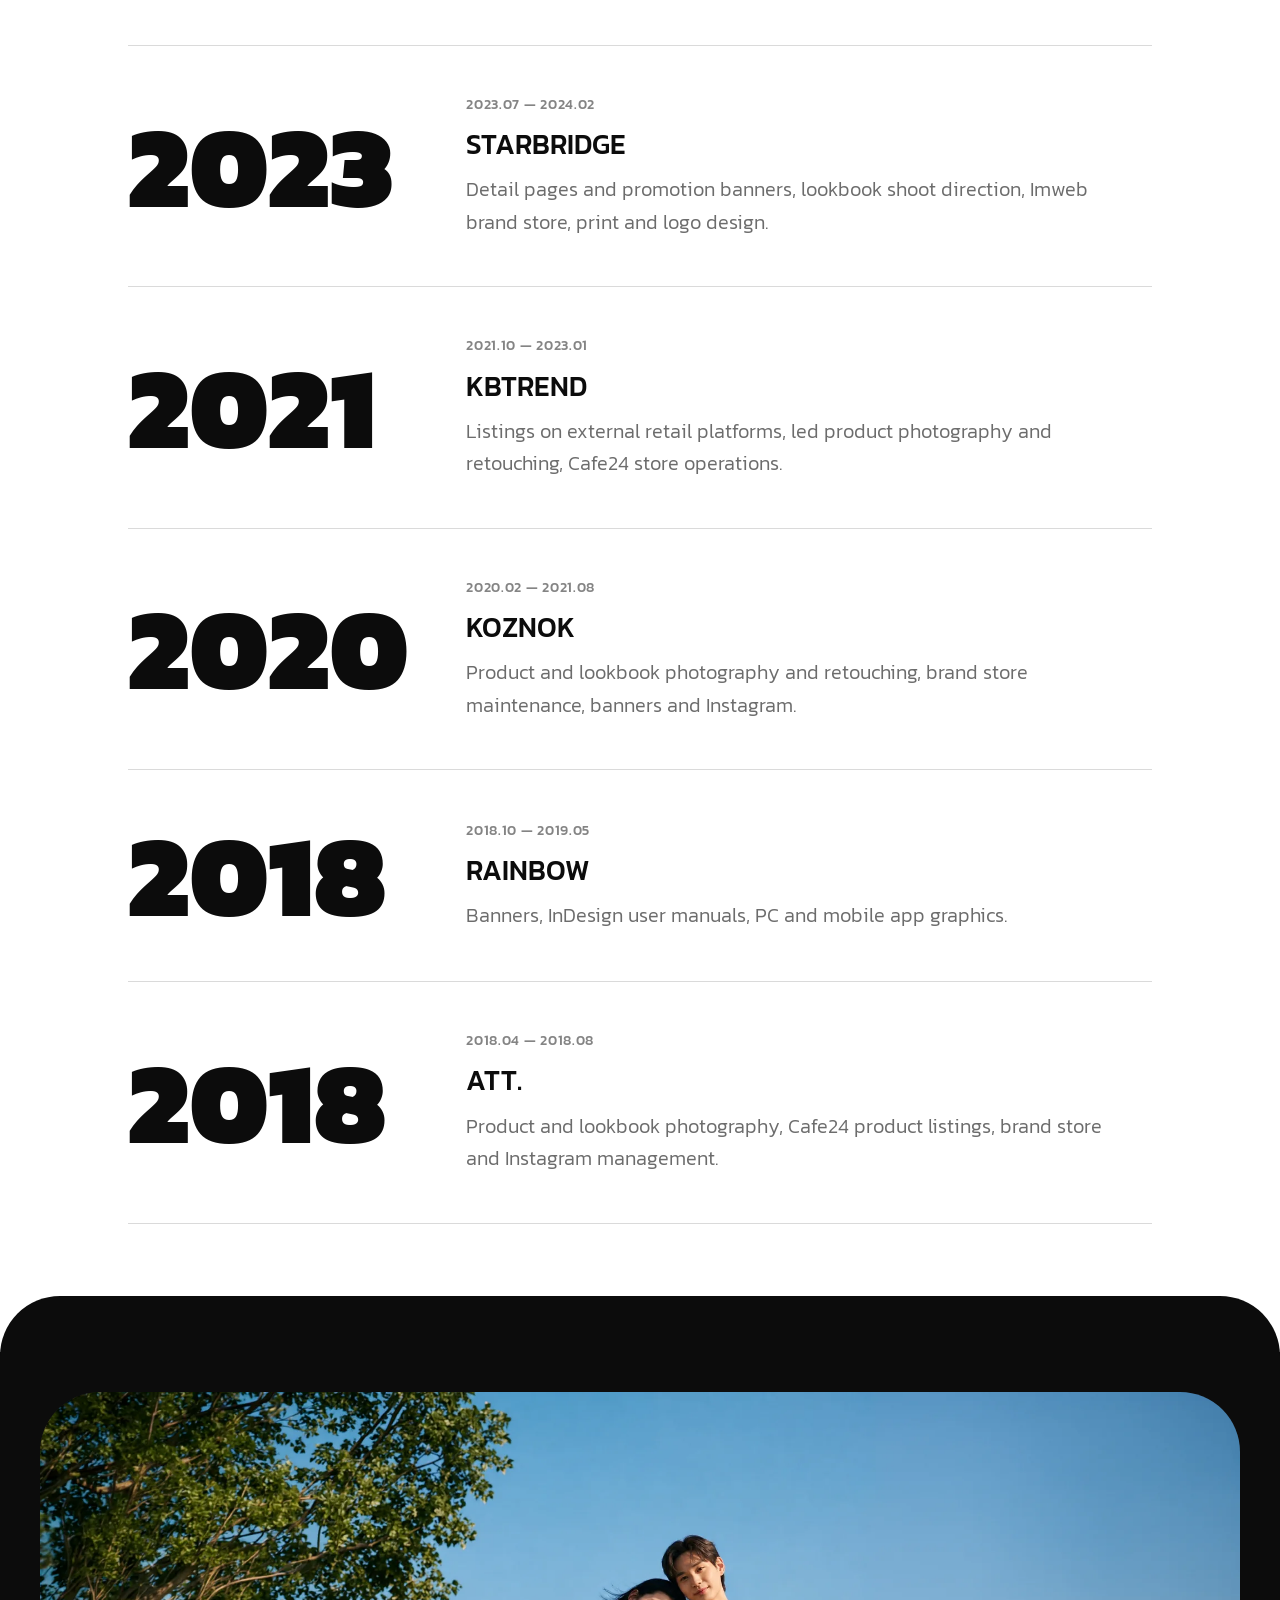
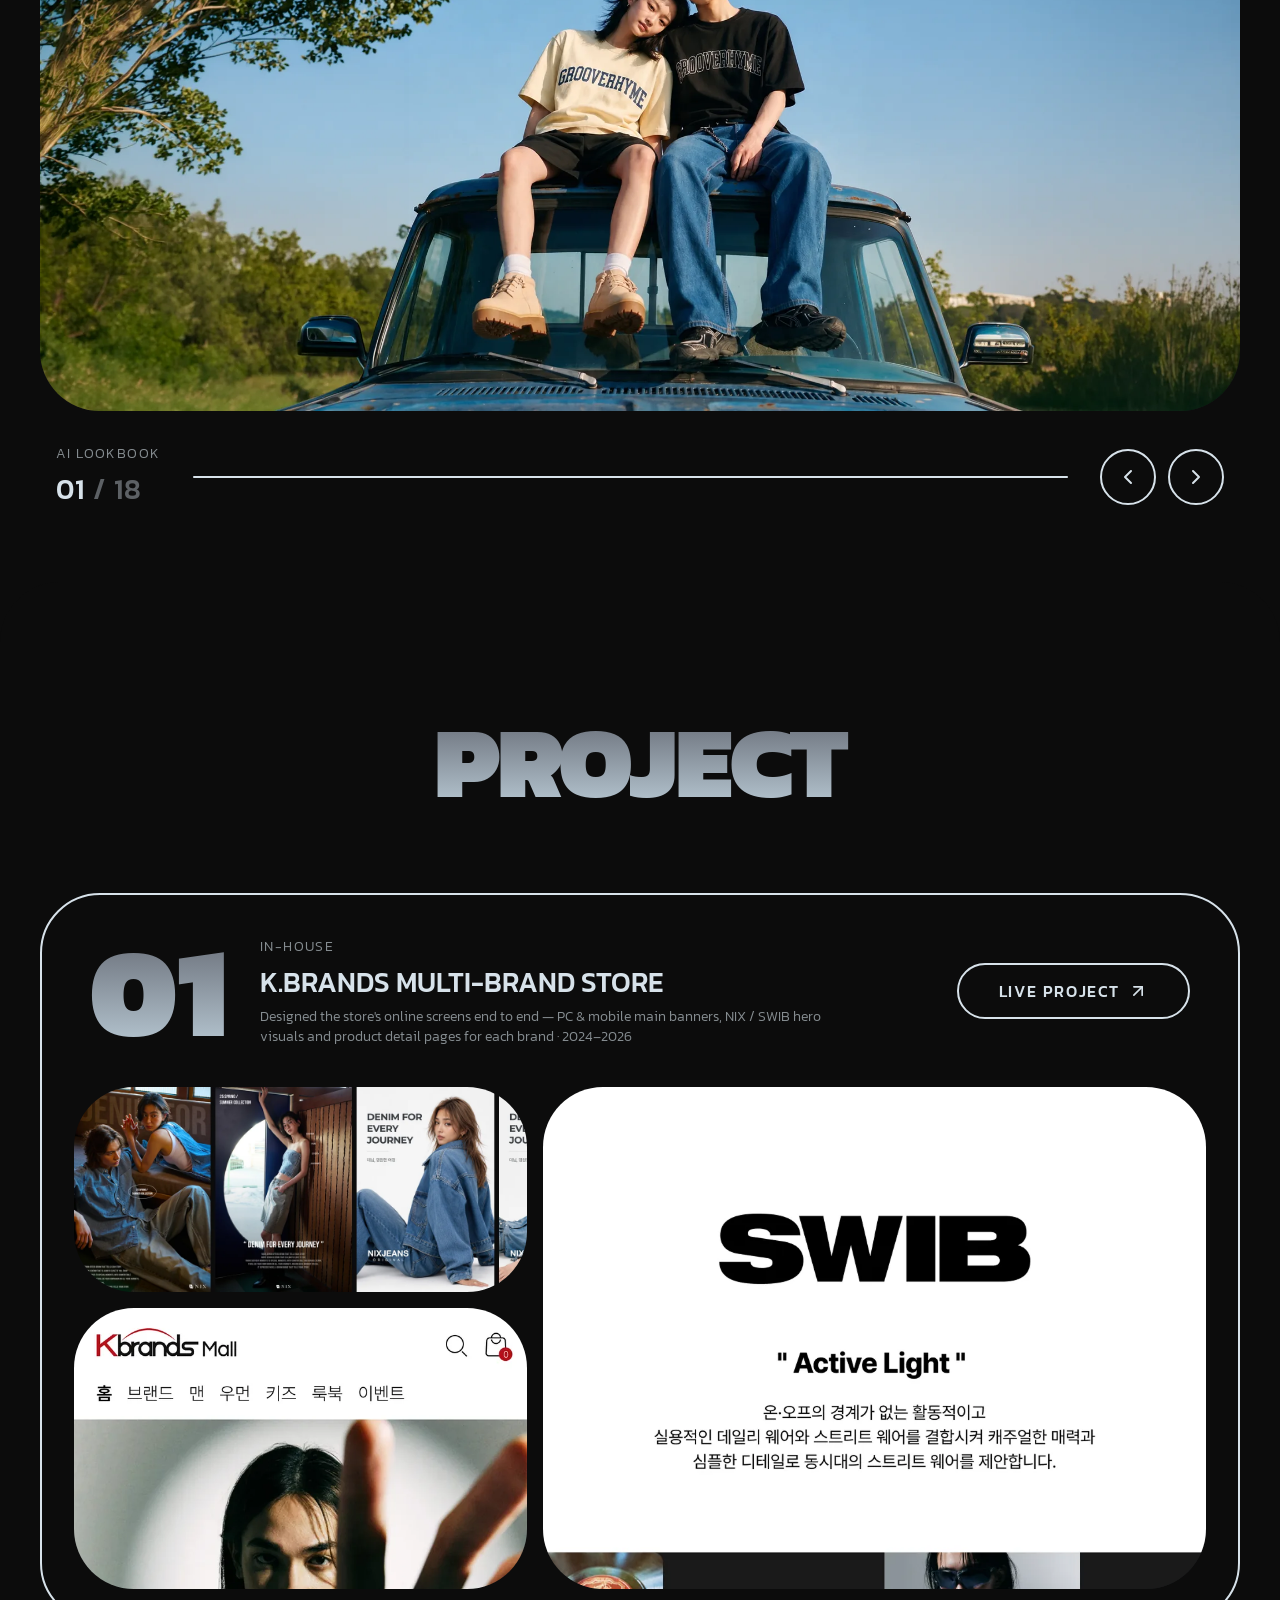
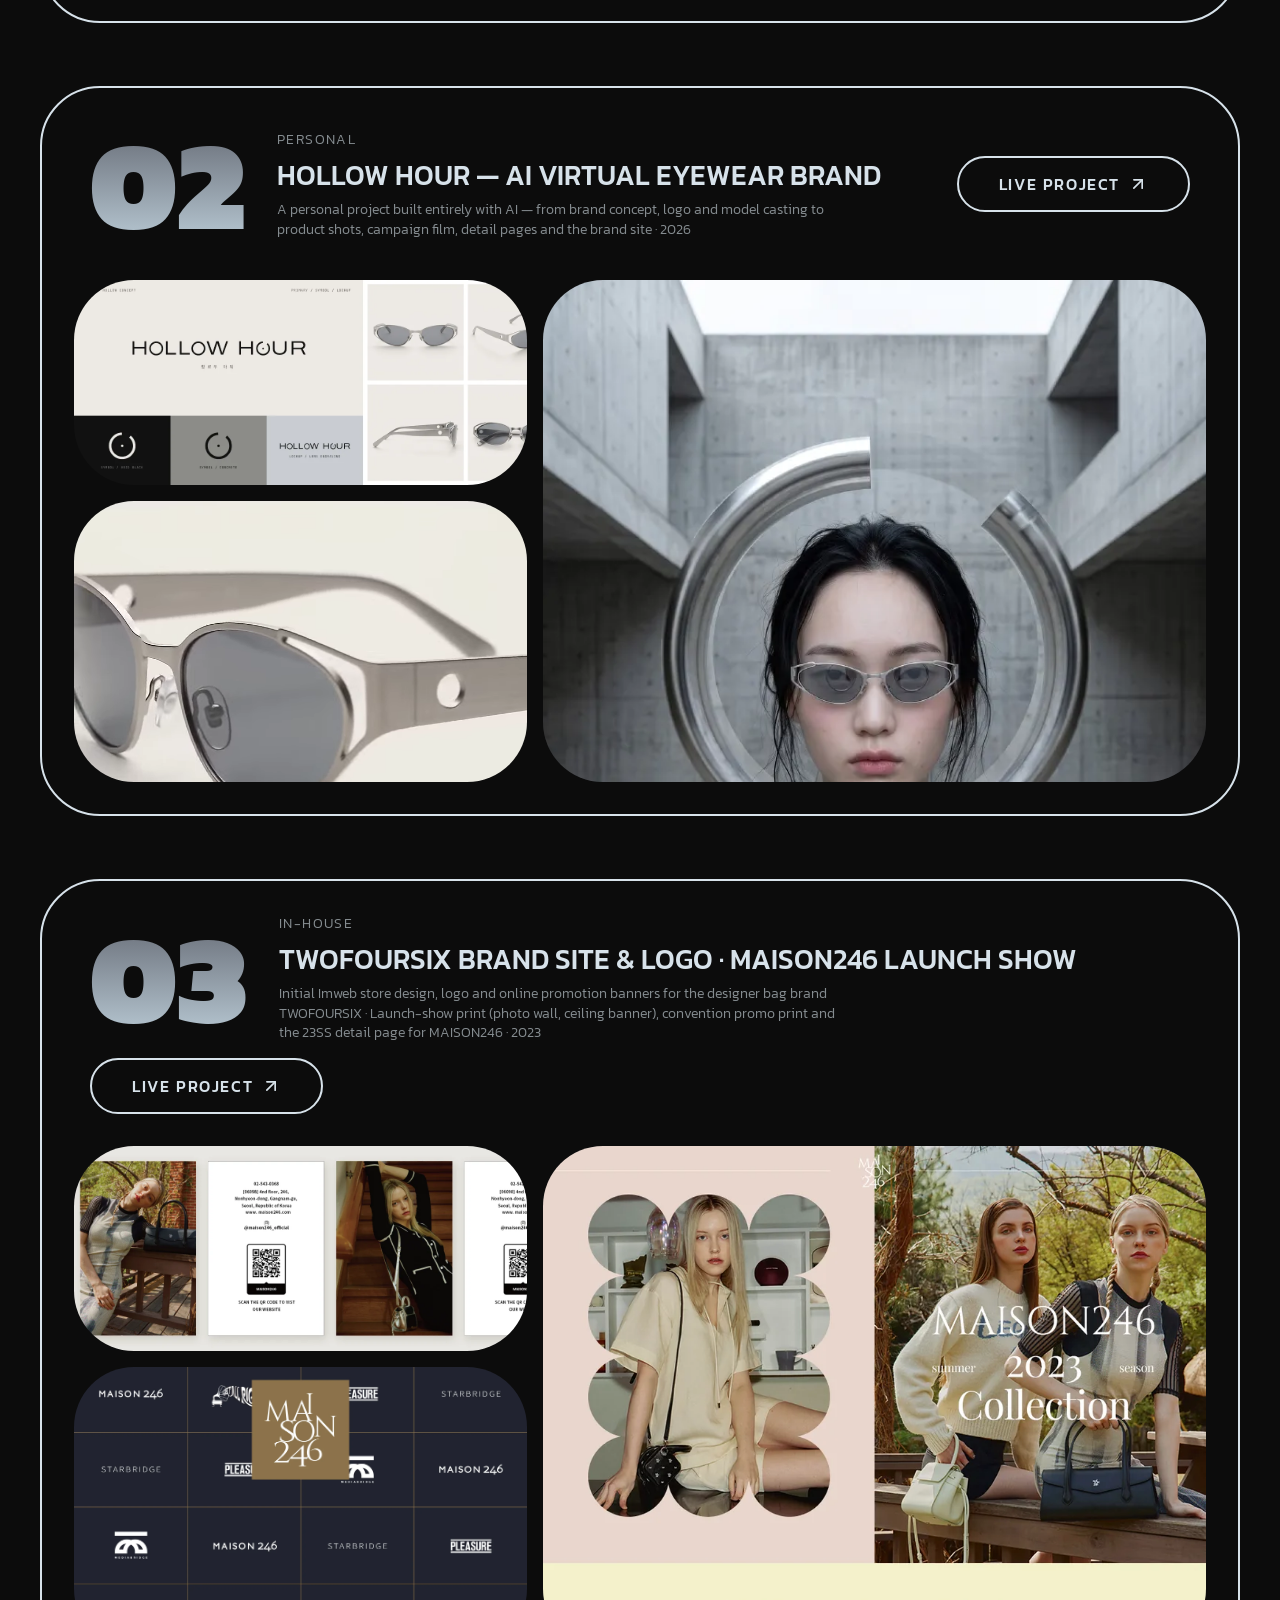
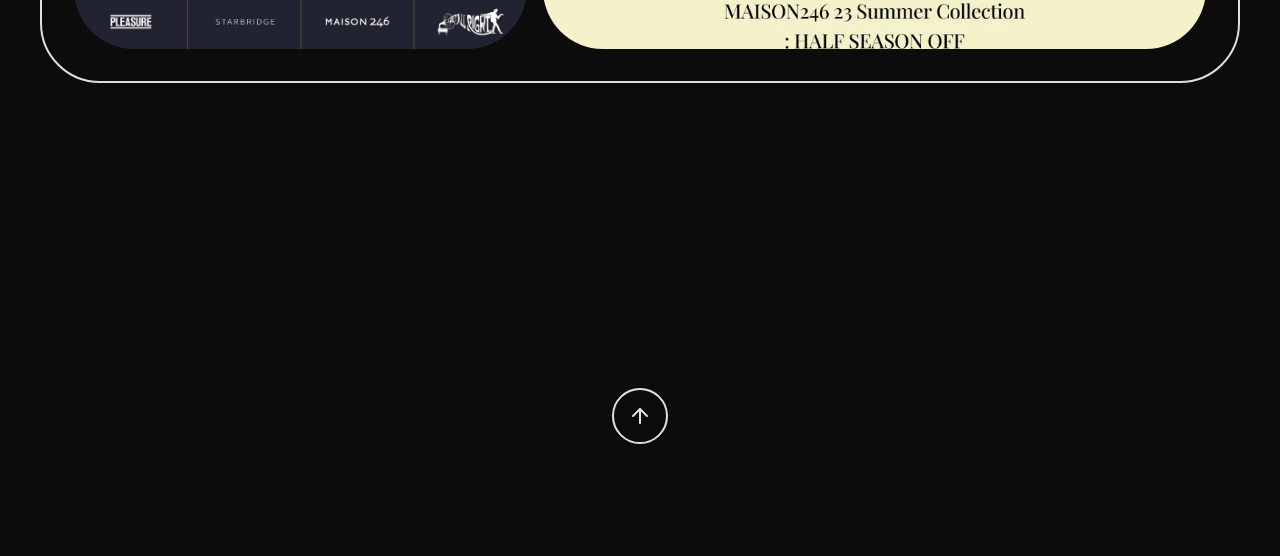
==== commit 63394e8b: "Add files via upload" ====
--- a/index.html
+++ b/index.html
@@ -12,8 +12,8 @@
     <meta property="og:type" content="website" />
     <meta property="og:title" content="이상아 — 패션 커머스 웹디자이너 포트폴리오" />
     <meta property="og:description" content="커머스의 문제를 찾아 콘텐츠와 디자인으로 푸는 디자이너" />
-    <script type="module" crossorigin src="./index-BsC91UeX.js"></script>
-    <link rel="stylesheet" crossorigin href="./index-D1qQqtLq.css">
+    <script type="module" crossorigin src="./index-BqVOliuW.js"></script>
+    <link rel="stylesheet" crossorigin href="./index-Di-NO9ym.css">
   </head>
   <body>
     <div id="root"></div>
--- a/index-Di-NO9ym.css
+++ b/index-Di-NO9ym.css
@@ -0,0 +1 @@
+@font-face{font-family:Kanit;font-style:normal;font-display:swap;font-weight:300;src:url(./kanit-latin-300-normal-Dvhd4GiE.woff2)format("woff2"),url(./kanit-latin-300-normal-BWYbi1UB.woff)format("woff")}@font-face{font-family:Kanit;font-style:normal;font-display:swap;font-weight:400;src:url(./kanit-latin-400-normal-BUlsQXH3.woff2)format("woff2"),url(./kanit-latin-400-normal-HVZWrfev.woff)format("woff")}@font-face{font-family:Kanit;font-style:normal;font-display:swap;font-weight:500;src:url(./kanit-latin-500-normal-CX_4XcKi.woff2)format("woff2"),url(./kanit-latin-500-normal-qBha86O4.woff)format("woff")}@font-face{font-family:Kanit;font-style:normal;font-display:swap;font-weight:600;src:url(./kanit-latin-600-normal-0lS78yAd.woff2)format("woff2"),url(./kanit-latin-600-normal-DlacpeTg.woff)format("woff")}@font-face{font-family:Kanit;font-style:normal;font-display:swap;font-weight:700;src:url(./kanit-latin-700-normal-xfKc2BN3.woff2)format("woff2"),url(./kanit-latin-700-normal-CZbzRMIr.woff)format("woff")}@font-face{font-family:Kanit;font-style:normal;font-display:swap;font-weight:800;src:url(./kanit-latin-800-normal-Bmaevg4i.woff2)format("woff2"),url(./kanit-latin-800-normal-DOFY8CUZ.woff)format("woff")}@font-face{font-family:Kanit;font-style:normal;font-display:swap;font-weight:900;src:url(./kanit-latin-900-normal-dN0P3GyR.woff2)format("woff2"),url(./kanit-latin-900-normal-DeJbwkCX.woff)format("woff")}*,:before,:after,::backdrop{--tw-border-spacing-x:0;--tw-border-spacing-y:0;--tw-translate-x:0;--tw-translate-y:0;--tw-rotate:0;--tw-skew-x:0;--tw-skew-y:0;--tw-scale-x:1;--tw-scale-y:1;--tw-pan-x: ;--tw-pan-y: ;--tw-pinch-zoom: ;--tw-scroll-snap-strictness:proximity;--tw-gradient-from-position: ;--tw-gradient-via-position: ;--tw-gradient-to-position: ;--tw-ordinal: ;--tw-slashed-zero: ;--tw-numeric-figure: ;--tw-numeric-spacing: ;--tw-numeric-fraction: ;--tw-ring-inset: ;--tw-ring-offset-width:0px;--tw-ring-offset-color:#fff;--tw-ring-color:#3b82f680;--tw-ring-offset-shadow:0 0 #0000;--tw-ring-shadow:0 0 #0000;--tw-shadow:0 0 #0000;--tw-shadow-colored:0 0 #0000;--tw-blur: ;--tw-brightness: ;--tw-contrast: ;--tw-grayscale: ;--tw-hue-rotate: ;--tw-invert: ;--tw-saturate: ;--tw-sepia: ;--tw-drop-shadow: ;--tw-backdrop-blur: ;--tw-backdrop-brightness: ;--tw-backdrop-contrast: ;--tw-backdrop-grayscale: ;--tw-backdrop-hue-rotate: ;--tw-backdrop-invert: ;--tw-backdrop-opacity: ;--tw-backdrop-saturate: ;--tw-backdrop-sepia: ;--tw-contain-size: ;--tw-contain-layout: ;--tw-contain-paint: ;--tw-contain-style: }*,:before,:after{box-sizing:border-box;border:0 solid #e5e7eb}:before,:after{--tw-content:""}html,:host{-webkit-text-size-adjust:100%;tab-size:4;font-feature-settings:normal;font-variation-settings:normal;-webkit-tap-highlight-color:transparent;font-family:ui-sans-serif,system-ui,sans-serif,Apple Color Emoji,Segoe UI Emoji,Segoe UI Symbol,Noto Color Emoji;line-height:1.5}body{line-height:inherit;margin:0}hr{height:0;color:inherit;border-top-width:1px}abbr:where([title]){-webkit-text-decoration:underline dotted;text-decoration:underline dotted}h1,h2,h3,h4,h5,h6{font-size:inherit;font-weight:inherit}a{color:inherit;-webkit-text-decoration:inherit;text-decoration:inherit}b,strong{font-weight:bolder}code,kbd,samp,pre{font-feature-settings:normal;font-variation-settings:normal;font-family:ui-monospace,SFMono-Regular,Menlo,Monaco,Consolas,Liberation Mono,Courier New,monospace;font-size:1em}small{font-size:80%}sub,sup{vertical-align:baseline;font-size:75%;line-height:0;position:relative}sub{bottom:-.25em}sup{top:-.5em}table{text-indent:0;border-color:inherit;border-collapse:collapse}button,input,optgroup,select,textarea{font-feature-settings:inherit;font-variation-settings:inherit;font-family:inherit;font-size:100%;font-weight:inherit;line-height:inherit;letter-spacing:inherit;color:inherit;margin:0;padding:0}button,select{text-transform:none}button,input:where([type=button]),input:where([type=reset]),input:where([type=submit]){-webkit-appearance:button;background-color:#0000;background-image:none}:-moz-focusring{outline:auto}:-moz-ui-invalid{box-shadow:none}progress{vertical-align:baseline}::-webkit-inner-spin-button{height:auto}::-webkit-outer-spin-button{height:auto}[type=search]{-webkit-appearance:textfield;outline-offset:-2px}::-webkit-search-decoration{-webkit-appearance:none}::-webkit-file-upload-button{-webkit-appearance:button;font:inherit}summary{display:list-item}blockquote,dl,dd,h1,h2,h3,h4,h5,h6,hr,figure,p,pre{margin:0}fieldset{margin:0;padding:0}legend{padding:0}ol,ul,menu{margin:0;padding:0;list-style:none}dialog{padding:0}textarea{resize:vertical}input::-moz-placeholder{opacity:1;color:#9ca3af}textarea::-moz-placeholder{opacity:1;color:#9ca3af}input::placeholder,textarea::placeholder{opacity:1;color:#9ca3af}button,[role=button]{cursor:pointer}:disabled{cursor:default}img,svg,video,canvas,audio,iframe,embed,object{vertical-align:middle;display:block}img,video{max-width:100%;height:auto}[hidden]:where(:not([hidden=until-found])){display:none}.sr-only{clip:rect(0, 0, 0, 0);white-space:nowrap;border-width:0;width:1px;height:1px;margin:-1px;padding:0;position:absolute;overflow:hidden}.pointer-events-none{pointer-events:none}.visible{visibility:visible}.invisible{visibility:hidden}.fixed{position:fixed}.absolute{position:absolute}.relative{position:relative}.sticky{position:sticky}.inset-0{inset:0}.inset-x-0{left:0;right:0}.inset-y-0{top:0;bottom:0}.left-0{left:0}.left-1\/2{left:50%}.right-4{right:1rem}.top-0{top:0}.top-1\/2{top:50%}.top-24{top:6rem}.top-4{top:1rem}.-z-10{z-index:-10}.z-10{z-index:10}.z-20{z-index:20}.z-50{z-index:50}.z-\[100\]{z-index:100}.order-last{order:9999}.mx-auto{margin-left:auto;margin-right:auto}.-mt-10{margin-top:-2.5rem}.mb-12{margin-bottom:3rem}.mb-16{margin-bottom:4rem}.mb-4{margin-bottom:1rem}.mt-3{margin-top:.75rem}.mt-5{margin-top:1.25rem}.mt-6{margin-top:1.5rem}.mt-8{margin-top:2rem}.mt-\[0\.12em\]{margin-top:.12em}.mt-auto{margin-top:auto}.block{display:block}.inline-block{display:inline-block}.flex{display:flex}.inline-flex{display:inline-flex}.grid{display:grid}.hidden{display:none}.h-10{height:2.5rem}.h-11{height:2.75rem}.h-12{height:3rem}.h-4{height:1rem}.h-5{height:1.25rem}.h-\[270px\]{height:270px}.h-\[2px\]{height:2px}.h-\[85vh\]{height:85vh}.h-auto{height:auto}.h-full{height:100%}.h-screen{height:100vh}.min-h-screen{min-height:100vh}.w-10{width:2.5rem}.w-11{width:2.75rem}.w-12{width:3rem}.w-4{width:1rem}.w-5{width:1.25rem}.w-\[300px\]{width:300px}.w-\[40\%\]{width:40%}.w-\[420px\]{width:420px}.w-\[60\%\]{width:60%}.w-auto{width:auto}.w-full{width:100%}.w-max{width:max-content}.min-w-0{min-width:0}.max-w-2xl{max-width:42rem}.max-w-5xl{max-width:64rem}.max-w-7xl{max-width:80rem}.max-w-\[160px\]{max-width:160px}.max-w-\[560px\]{max-width:560px}.max-w-lg{max-width:32rem}.max-w-none{max-width:none}.max-w-xl{max-width:36rem}.flex-1{flex:1}.shrink-0{flex-shrink:0}.basis-full{flex-basis:100%}.-translate-x-1\/2{--tw-translate-x:-50%;transform:translate(var(--tw-translate-x), var(--tw-translate-y)) rotate(var(--tw-rotate)) skewX(var(--tw-skew-x)) skewY(var(--tw-skew-y)) scaleX(var(--tw-scale-x)) scaleY(var(--tw-scale-y))}.-translate-y-1\/2{--tw-translate-y:-50%;transform:translate(var(--tw-translate-x), var(--tw-translate-y)) rotate(var(--tw-rotate)) skewX(var(--tw-skew-x)) skewY(var(--tw-skew-y)) scaleX(var(--tw-scale-x)) scaleY(var(--tw-scale-y))}.transform{transform:translate(var(--tw-translate-x), var(--tw-translate-y)) rotate(var(--tw-rotate)) skewX(var(--tw-skew-x)) skewY(var(--tw-skew-y)) scaleX(var(--tw-scale-x)) scaleY(var(--tw-scale-y))}.cursor-grab{cursor:grab}.select-none{-webkit-user-select:none;user-select:none}.grid-cols-2{grid-template-columns:repeat(2,minmax(0,1fr))}.flex-col{flex-direction:column}.flex-wrap{flex-wrap:wrap}.items-start{align-items:flex-start}.items-end{align-items:flex-end}.items-center{align-items:center}.items-stretch{align-items:stretch}.justify-center{justify-content:center}.justify-between{justify-content:space-between}.gap-1{gap:.25rem}.gap-1\.5{gap:.375rem}.gap-10{gap:2.5rem}.gap-16{gap:4rem}.gap-2{gap:.5rem}.gap-3{gap:.75rem}.gap-4{gap:1rem}.gap-6{gap:1.5rem}.overflow-hidden{overflow:hidden}.whitespace-nowrap{white-space:nowrap}.break-all{word-break:break-all}.rounded-2xl{border-radius:1rem}.rounded-\[32px\]{border-radius:32px}.rounded-\[40px\]{border-radius:40px}.rounded-full{border-radius:9999px}.rounded-t-\[40px\]{border-top-left-radius:40px;border-top-right-radius:40px}.border{border-width:1px}.border-2{border-width:2px}.border-\[\#D7E2EA\]{--tw-border-opacity:1;border-color:rgb(215 226 234/var(--tw-border-opacity,1))}.border-\[\#D7E2EA\]\/40{border-color:#d7e2ea66}.border-white{--tw-border-opacity:1;border-color:rgb(255 255 255/var(--tw-border-opacity,1))}.bg-\[\#0C0C0C\]{--tw-bg-opacity:1;background-color:rgb(12 12 12/var(--tw-bg-opacity,1))}.bg-\[\#0C0C0C\]\/60{background-color:#0c0c0c99}.bg-\[\#0C0C0C\]\/80{background-color:#0c0c0ccc}.bg-\[\#D7E2EA\]{--tw-bg-opacity:1;background-color:rgb(215 226 234/var(--tw-bg-opacity,1))}.bg-\[\#D7E2EA\]\/15{background-color:#d7e2ea26}.bg-black\/40{background-color:#0006}.bg-transparent{background-color:#0000}.bg-white{--tw-bg-opacity:1;background-color:rgb(255 255 255/var(--tw-bg-opacity,1))}.object-cover{-o-object-fit:cover;object-fit:cover}.p-0\.5{padding:.125rem}.p-4{padding:1rem}.px-2{padding-left:.5rem;padding-right:.5rem}.px-2\.5{padding-left:.625rem;padding-right:.625rem}.px-5{padding-left:1.25rem;padding-right:1.25rem}.px-6{padding-left:1.5rem;padding-right:1.5rem}.px-7{padding-left:1.75rem;padding-right:1.75rem}.px-8{padding-left:2rem;padding-right:2rem}.py-0\.5{padding-top:.125rem;padding-bottom:.125rem}.py-10{padding-top:2.5rem;padding-bottom:2.5rem}.py-20{padding-top:5rem;padding-bottom:5rem}.py-3{padding-top:.75rem;padding-bottom:.75rem}.py-8{padding-top:2rem;padding-bottom:2rem}.pb-10{padding-bottom:2.5rem}.pb-16{padding-bottom:4rem}.pb-20{padding-bottom:5rem}.pb-24{padding-bottom:6rem}.pb-3{padding-bottom:.75rem}.pb-7{padding-bottom:1.75rem}.pb-\[0\.08em\]{padding-bottom:.08em}.pt-16{padding-top:4rem}.pt-20{padding-top:5rem}.pt-24{padding-top:6rem}.pt-6{padding-top:1.5rem}.text-center{text-align:center}.text-\[10px\]{font-size:10px}.text-\[13\.8vw\]{font-size:13.8vw}.text-\[13vw\]{font-size:13vw}.text-sm{font-size:.875rem;line-height:1.25rem}.text-xs{font-size:.75rem;line-height:1rem}.font-black{font-weight:900}.font-light{font-weight:300}.font-medium{font-weight:500}.uppercase{text-transform:uppercase}.tabular-nums{--tw-numeric-spacing:tabular-nums;font-variant-numeric:var(--tw-ordinal) var(--tw-slashed-zero) var(--tw-numeric-figure) var(--tw-numeric-spacing) var(--tw-numeric-fraction)}.leading-none{line-height:1}.leading-relaxed{line-height:1.625}.leading-snug{line-height:1.375}.tracking-tight{letter-spacing:-.025em}.tracking-wide{letter-spacing:.025em}.tracking-wider{letter-spacing:.05em}.tracking-widest{letter-spacing:.1em}.text-\[\#0C0C0C\]{--tw-text-opacity:1;color:rgb(12 12 12/var(--tw-text-opacity,1))}.text-\[\#D7E2EA\]{--tw-text-opacity:1;color:rgb(215 226 234/var(--tw-text-opacity,1))}.text-\[\#D7E2EA\]\/40{color:#d7e2ea66}.text-\[\#D7E2EA\]\/60{color:#d7e2ea99}.text-white{--tw-text-opacity:1;color:rgb(255 255 255/var(--tw-text-opacity,1))}.shadow-\[0_1px_0_rgba\(215\,226\,234\,0\.12\)\]{--tw-shadow:0 1px 0 #d7e2ea1f;--tw-shadow-colored:0 1px 0 var(--tw-shadow-color);box-shadow:var(--tw-ring-offset-shadow,0 0 #0000), var(--tw-ring-shadow,0 0 #0000), var(--tw-shadow)}.outline{outline-style:solid}.blur{--tw-blur:blur(8px);filter:var(--tw-blur) var(--tw-brightness) var(--tw-contrast) var(--tw-grayscale) var(--tw-hue-rotate) var(--tw-invert) var(--tw-saturate) var(--tw-sepia) var(--tw-drop-shadow)}.backdrop-blur-\[2px\]{--tw-backdrop-blur:blur(2px);-webkit-backdrop-filter:var(--tw-backdrop-blur) var(--tw-backdrop-brightness) var(--tw-backdrop-contrast) var(--tw-backdrop-grayscale) var(--tw-backdrop-hue-rotate) var(--tw-backdrop-invert) var(--tw-backdrop-opacity) var(--tw-backdrop-saturate) var(--tw-backdrop-sepia);backdrop-filter:var(--tw-backdrop-blur) var(--tw-backdrop-brightness) var(--tw-backdrop-contrast) var(--tw-backdrop-grayscale) var(--tw-backdrop-hue-rotate) var(--tw-backdrop-invert) var(--tw-backdrop-opacity) var(--tw-backdrop-saturate) var(--tw-backdrop-sepia)}.backdrop-blur-md{--tw-backdrop-blur:blur(12px);-webkit-backdrop-filter:var(--tw-backdrop-blur) var(--tw-backdrop-brightness) var(--tw-backdrop-contrast) var(--tw-backdrop-grayscale) var(--tw-backdrop-hue-rotate) var(--tw-backdrop-invert) var(--tw-backdrop-opacity) var(--tw-backdrop-saturate) var(--tw-backdrop-sepia);backdrop-filter:var(--tw-backdrop-blur) var(--tw-backdrop-brightness) var(--tw-backdrop-contrast) var(--tw-backdrop-grayscale) var(--tw-backdrop-hue-rotate) var(--tw-backdrop-invert) var(--tw-backdrop-opacity) var(--tw-backdrop-saturate) var(--tw-backdrop-sepia)}.backdrop-blur-xl{--tw-backdrop-blur:blur(24px);-webkit-backdrop-filter:var(--tw-backdrop-blur) var(--tw-backdrop-brightness) var(--tw-backdrop-contrast) var(--tw-backdrop-grayscale) var(--tw-backdrop-hue-rotate) var(--tw-backdrop-invert) var(--tw-backdrop-opacity) var(--tw-backdrop-saturate) var(--tw-backdrop-sepia);backdrop-filter:var(--tw-backdrop-blur) var(--tw-backdrop-brightness) var(--tw-backdrop-contrast) var(--tw-backdrop-grayscale) var(--tw-backdrop-hue-rotate) var(--tw-backdrop-invert) var(--tw-backdrop-opacity) var(--tw-backdrop-saturate) var(--tw-backdrop-sepia)}.transition{transition-property:color,background-color,border-color,text-decoration-color,fill,stroke,opacity,box-shadow,transform,filter,-webkit-backdrop-filter,backdrop-filter;transition-duration:.15s;transition-timing-function:cubic-bezier(.4,0,.2,1)}.transition-\[background-color\,box-shadow\]{transition-property:background-color,box-shadow;transition-duration:.15s;transition-timing-function:cubic-bezier(.4,0,.2,1)}.transition-colors{transition-property:color,background-color,border-color,text-decoration-color,fill,stroke;transition-duration:.15s;transition-timing-function:cubic-bezier(.4,0,.2,1)}.transition-opacity{transition-property:opacity;transition-duration:.15s;transition-timing-function:cubic-bezier(.4,0,.2,1)}.transition-transform{transition-property:transform;transition-duration:.15s;transition-timing-function:cubic-bezier(.4,0,.2,1)}.duration-200{transition-duration:.2s}.duration-300{transition-duration:.3s}.ease-in-out{transition-timing-function:cubic-bezier(.4,0,.2,1)}.ease-out{transition-timing-function:cubic-bezier(0,0,.2,1)}*,:before,:after{box-sizing:border-box;margin:0;padding:0}html,body,#root{background:#0c0c0c;font-family:Kanit,Noto Sans KR,Apple SD Gothic Neo,Malgun Gothic,sans-serif}.hero-heading{background:linear-gradient(#646973 0%,#bbccd7 100%);-webkit-text-fill-color:transparent;-webkit-background-clip:text;background-clip:text}html:lang(ko) body{word-break:keep-all}html:lang(ko) .tracking-wide,html:lang(ko) .tracking-wider,html:lang(ko) .tracking-widest{letter-spacing:.02em}.img-tile{color:#0000;background-color:#17181b}.detail-scroll{-o-object-position:50% 0%;object-position:50% 0%;animation:24s ease-in-out 1s infinite alternate detail-scroll}.detail-scroll:hover{animation-play-state:paused}@keyframes detail-scroll{0%{-o-object-position:50% 0%;object-position:50% 0%}to{-o-object-position:50% 100%;object-position:50% 100%}}@media (prefers-reduced-motion:reduce){.detail-scroll{animation:none}}.photo-marquee__track{animation:45s linear infinite photo-marquee}.photo-marquee:hover .photo-marquee__track{animation-play-state:paused}@keyframes photo-marquee{0%{transform:translate(0)}to{transform:translate(-50%)}}@media (prefers-reduced-motion:reduce){.photo-marquee__track{animation:none}}.banner-progress{width:0;animation-name:banner-progress;animation-timing-function:linear;animation-fill-mode:forwards}.banner-progress.is-paused{animation-play-state:paused}@keyframes banner-progress{0%{width:0}to{width:100%}}.detail-scroll--short{animation-duration:10s}html{scroll-behavior:smooth}@media (prefers-reduced-motion:reduce){html{scroll-behavior:auto}}@keyframes hero-float{0%,to{transform:translateY(0)}50%{transform:translateY(-14px)}}.hero-float{animation:5s ease-in-out infinite hero-float}@media (prefers-reduced-motion:reduce){.hero-float{animation:none}}.hover\:scale-\[1\.03\]:hover{--tw-scale-x:1.03;--tw-scale-y:1.03;transform:translate(var(--tw-translate-x), var(--tw-translate-y)) rotate(var(--tw-rotate)) skewX(var(--tw-skew-x)) skewY(var(--tw-skew-y)) scaleX(var(--tw-scale-x)) scaleY(var(--tw-scale-y))}.hover\:bg-\[\#D7E2EA\]\/10:hover{background-color:#d7e2ea1a}.hover\:opacity-70:hover{opacity:.7}.focus-visible\:outline:focus-visible{outline-style:solid}.focus-visible\:outline-2:focus-visible{outline-width:2px}.focus-visible\:outline-offset-2:focus-visible{outline-offset:2px}.focus-visible\:outline-\[\#B600A8\]:focus-visible{outline-color:#b600a8}.active\:cursor-grabbing:active{cursor:grabbing}.group:hover .group-hover\:-translate-y-0\.5{--tw-translate-y:-.125rem;transform:translate(var(--tw-translate-x), var(--tw-translate-y)) rotate(var(--tw-rotate)) skewX(var(--tw-skew-x)) skewY(var(--tw-skew-y)) scaleX(var(--tw-scale-x)) scaleY(var(--tw-scale-y))}@media (width>=640px){.sm\:bottom-0{bottom:0}.sm\:right-5{right:1.25rem}.sm\:top-5{top:1.25rem}.sm\:top-auto{top:auto}.sm\:order-none{order:0}.sm\:mx-2{margin-left:.5rem;margin-right:.5rem}.sm\:-mt-12{margin-top:-3rem}.sm\:mb-16{margin-bottom:4rem}.sm\:mb-20{margin-bottom:5rem}.sm\:mb-6{margin-bottom:1.5rem}.sm\:mt-4{margin-top:1rem}.sm\:mt-6{margin-top:1.5rem}.sm\:h-14{height:3.5rem}.sm\:h-5{height:1.25rem}.sm\:h-6{height:1.5rem}.sm\:w-14{width:3.5rem}.sm\:w-5{width:1.25rem}.sm\:w-6{width:1.5rem}.sm\:w-\[clamp\(400px\,min\(calc\(100vh_-_60px_-_11\.7vw\)\,60vw\)\,900px\)\]{width:clamp(400px,min(100vh - 60px - 11.7vw,60vw),900px)}.sm\:max-w-\[220px\]{max-width:220px}.sm\:flex-1{flex:1}.sm\:basis-auto{flex-basis:auto}.sm\:translate-y-0{--tw-translate-y:0px;transform:translate(var(--tw-translate-x), var(--tw-translate-y)) rotate(var(--tw-rotate)) skewX(var(--tw-skew-x)) skewY(var(--tw-skew-y)) scaleX(var(--tw-scale-x)) scaleY(var(--tw-scale-y))}.sm\:flex-row{flex-direction:row}.sm\:flex-nowrap{flex-wrap:nowrap}.sm\:items-center{align-items:center}.sm\:gap-10{gap:2.5rem}.sm\:gap-14{gap:3.5rem}.sm\:gap-2{gap:.5rem}.sm\:gap-20{gap:5rem}.sm\:gap-3{gap:.75rem}.sm\:gap-4{gap:1rem}.sm\:gap-6{gap:1.5rem}.sm\:gap-8{gap:2rem}.sm\:rounded-\[40px\]{border-radius:40px}.sm\:rounded-\[50px\]{border-radius:50px}.sm\:rounded-t-\[50px\]{border-top-left-radius:50px;border-top-right-radius:50px}.sm\:p-6{padding:1.5rem}.sm\:px-10{padding-left:2.5rem;padding-right:2.5rem}.sm\:px-3{padding-left:.75rem;padding-right:.75rem}.sm\:px-4{padding-left:1rem;padding-right:1rem}.sm\:px-8{padding-left:2rem;padding-right:2rem}.sm\:py-1{padding-top:.25rem;padding-bottom:.25rem}.sm\:py-10{padding-top:2.5rem;padding-bottom:2.5rem}.sm\:py-12{padding-top:3rem;padding-bottom:3rem}.sm\:py-24{padding-top:6rem;padding-bottom:6rem}.sm\:py-3\.5{padding-top:.875rem;padding-bottom:.875rem}.sm\:pb-20{padding-bottom:5rem}.sm\:pb-28{padding-bottom:7rem}.sm\:pb-8{padding-bottom:2rem}.sm\:pt-20{padding-top:5rem}.sm\:pt-24{padding-top:6rem}.sm\:pt-32{padding-top:8rem}.sm\:text-base{font-size:1rem;line-height:1.5rem}.sm\:text-sm{font-size:.875rem;line-height:1.25rem}.sm\:text-xs{font-size:.75rem;line-height:1rem}}@media (width>=768px){.md\:top-32{top:8rem}.md\:-mt-14{margin-top:-3.5rem}.md\:-mt-5{margin-top:-1.25rem}.md\:mb-20{margin-bottom:5rem}.md\:mb-28{margin-bottom:7rem}.md\:mb-8{margin-bottom:2rem}.md\:mt-8{margin-top:2rem}.md\:max-w-\[260px\]{max-width:260px}.md\:gap-12{gap:3rem}.md\:gap-14{gap:3.5rem}.md\:gap-16{gap:4rem}.md\:gap-24{gap:6rem}.md\:gap-8{gap:2rem}.md\:rounded-\[60px\]{border-radius:60px}.md\:rounded-t-\[60px\]{border-top-left-radius:60px;border-top-right-radius:60px}.md\:p-8{padding:2rem}.md\:px-10{padding-left:2.5rem;padding-right:2.5rem}.md\:px-12{padding-left:3rem;padding-right:3rem}.md\:py-12{padding-top:3rem;padding-bottom:3rem}.md\:py-32{padding-top:8rem;padding-bottom:8rem}.md\:py-4{padding-top:1rem;padding-bottom:1rem}.md\:pb-10{padding-bottom:2.5rem}.md\:pb-28{padding-bottom:7rem}.md\:pb-32{padding-bottom:8rem}.md\:pb-4{padding-bottom:1rem}.md\:pt-24{padding-top:6rem}.md\:pt-32{padding-top:8rem}.md\:pt-40{padding-top:10rem}.md\:pt-72{padding-top:18rem}.md\:pt-8{padding-top:2rem}.md\:text-base{font-size:1rem;line-height:1.5rem}.md\:text-sm{font-size:.875rem;line-height:1.25rem}}@media (width>=1024px){.lg\:grid-cols-4{grid-template-columns:repeat(4,minmax(0,1fr))}.lg\:pt-80{padding-top:20rem}.lg\:text-base{font-size:1rem;line-height:1.5rem}}
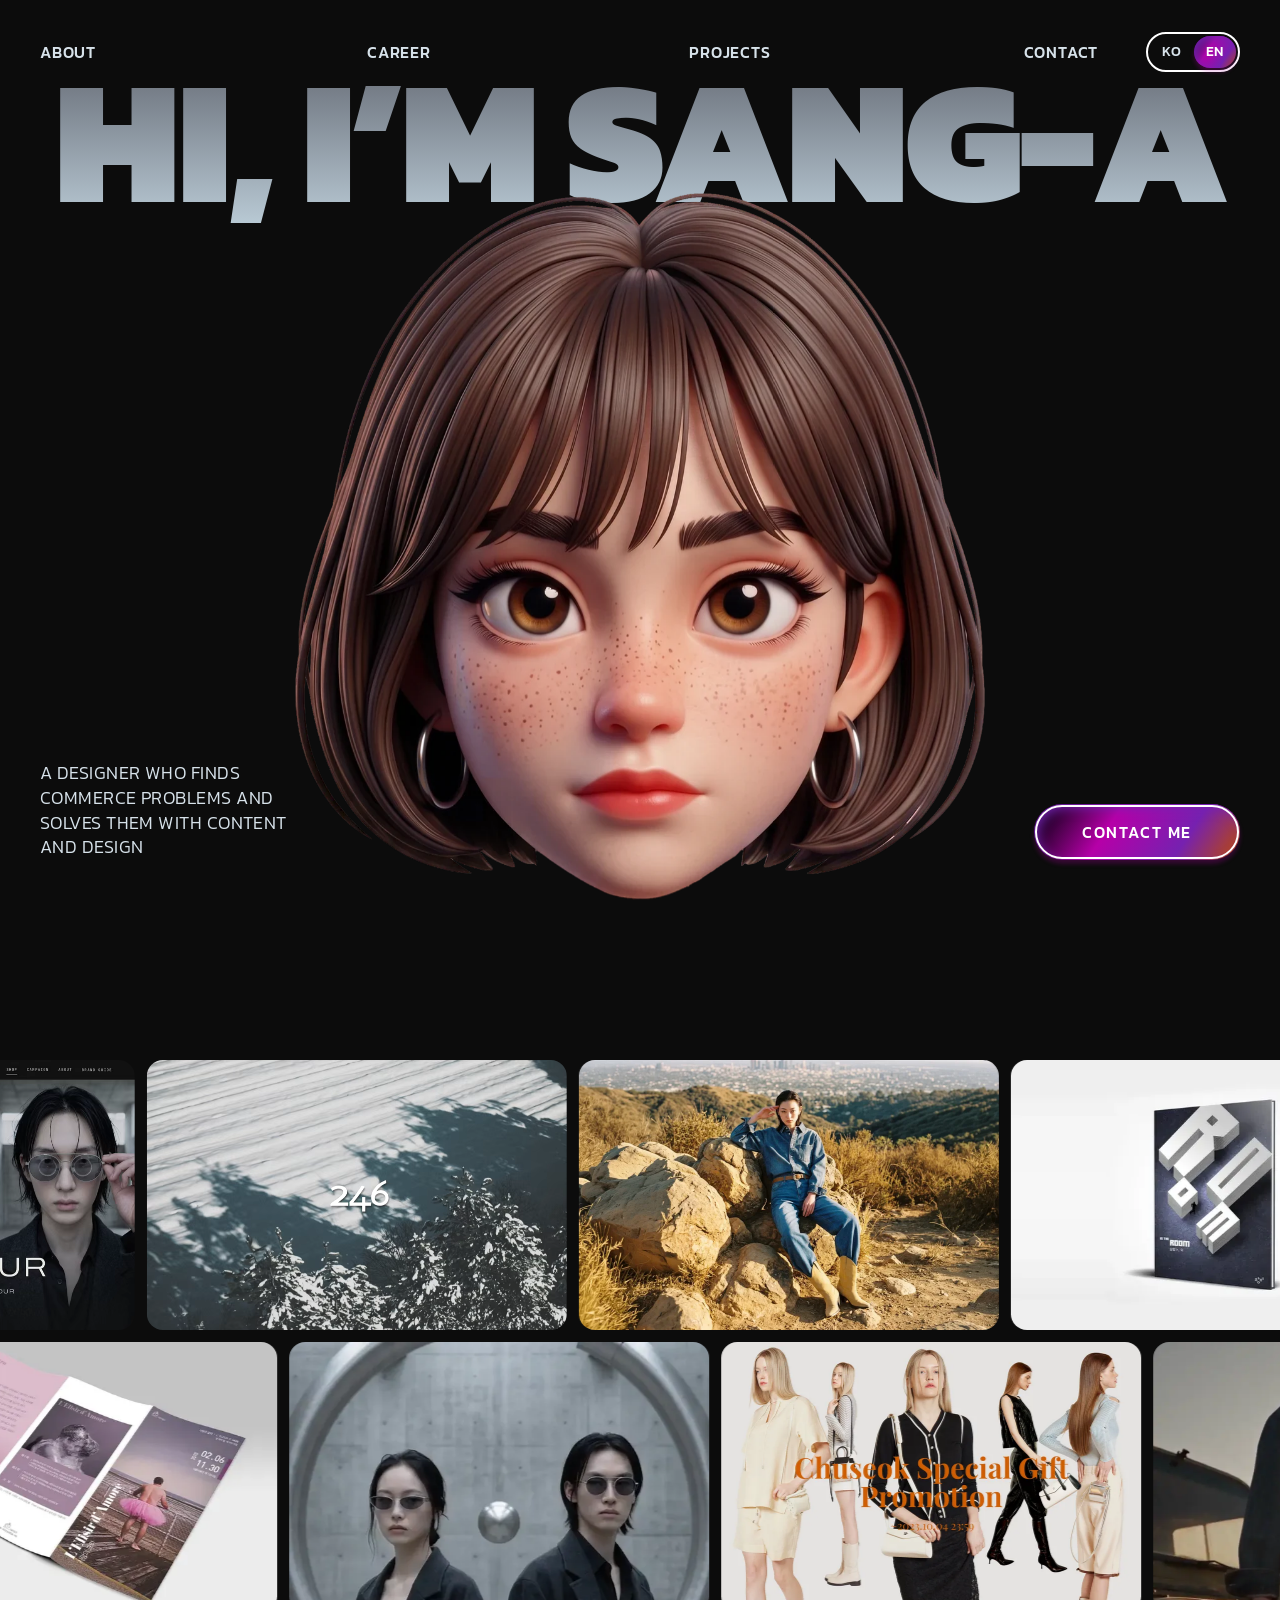
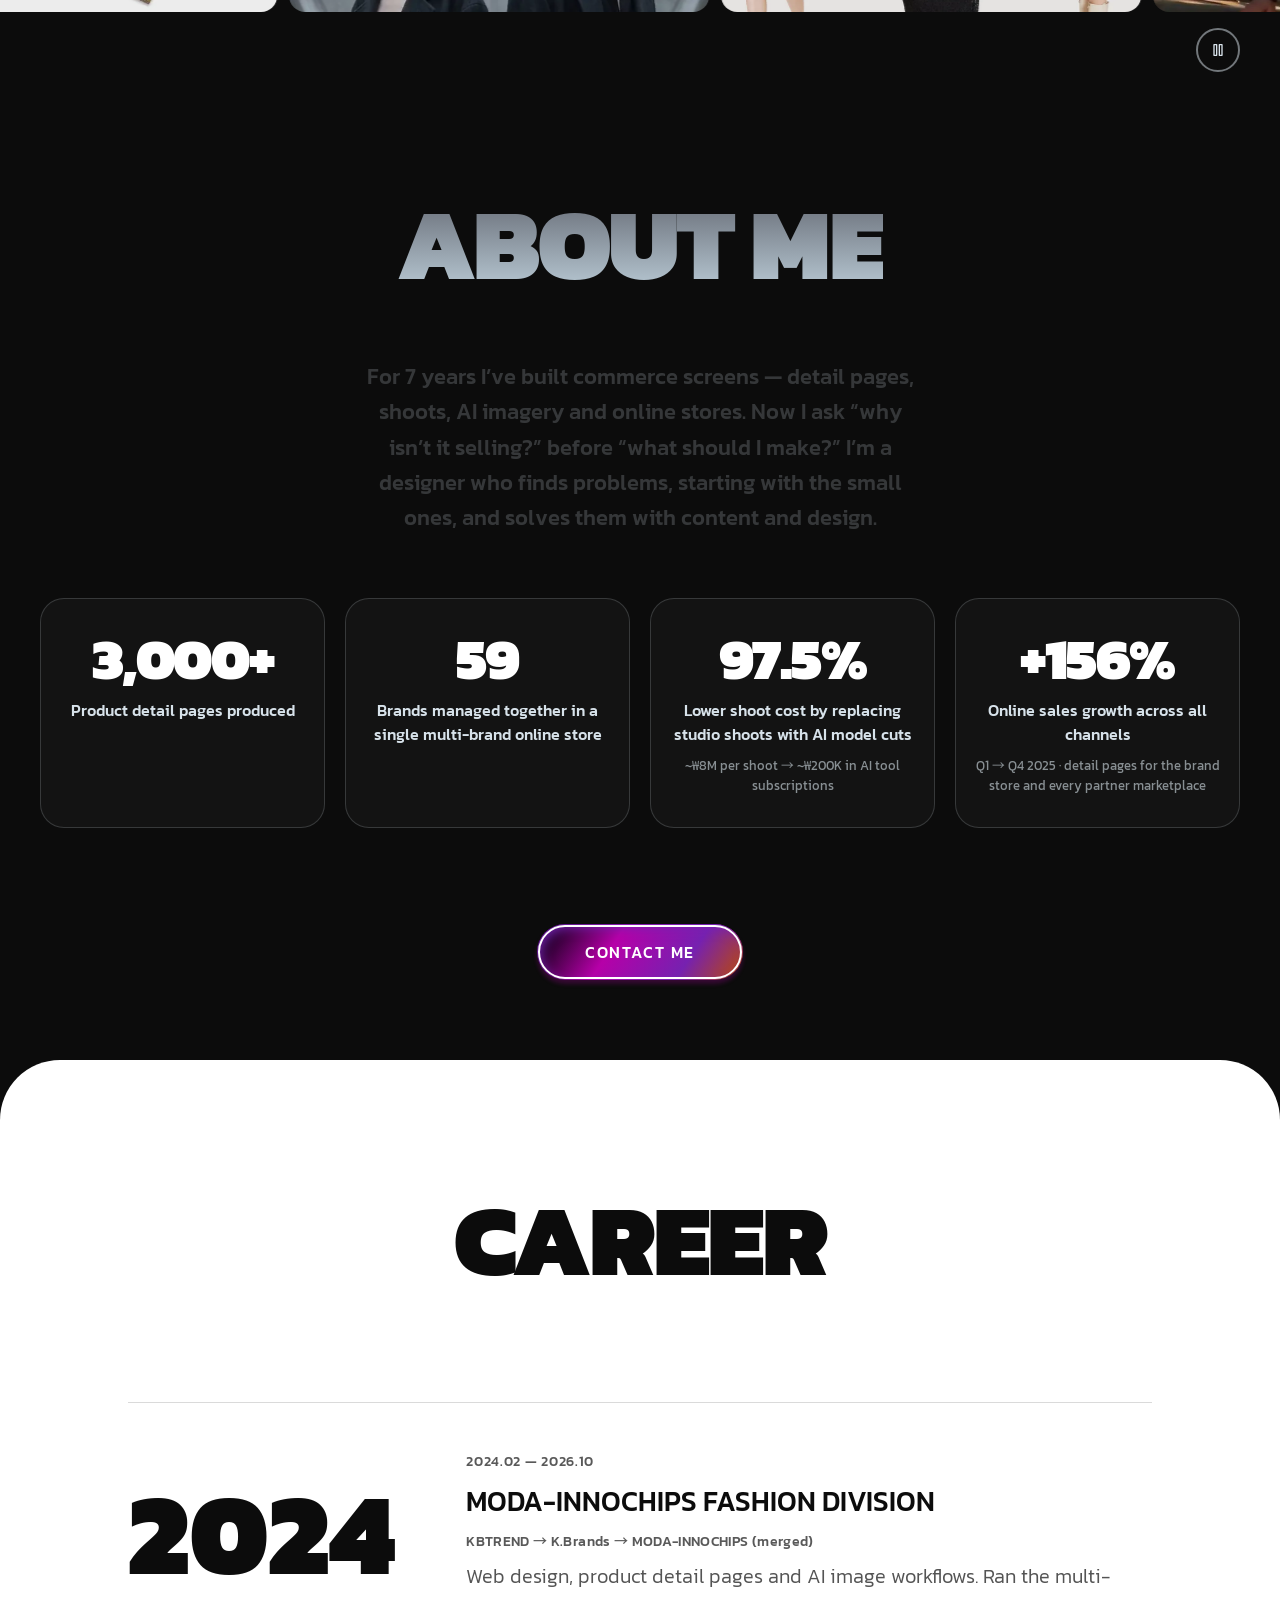
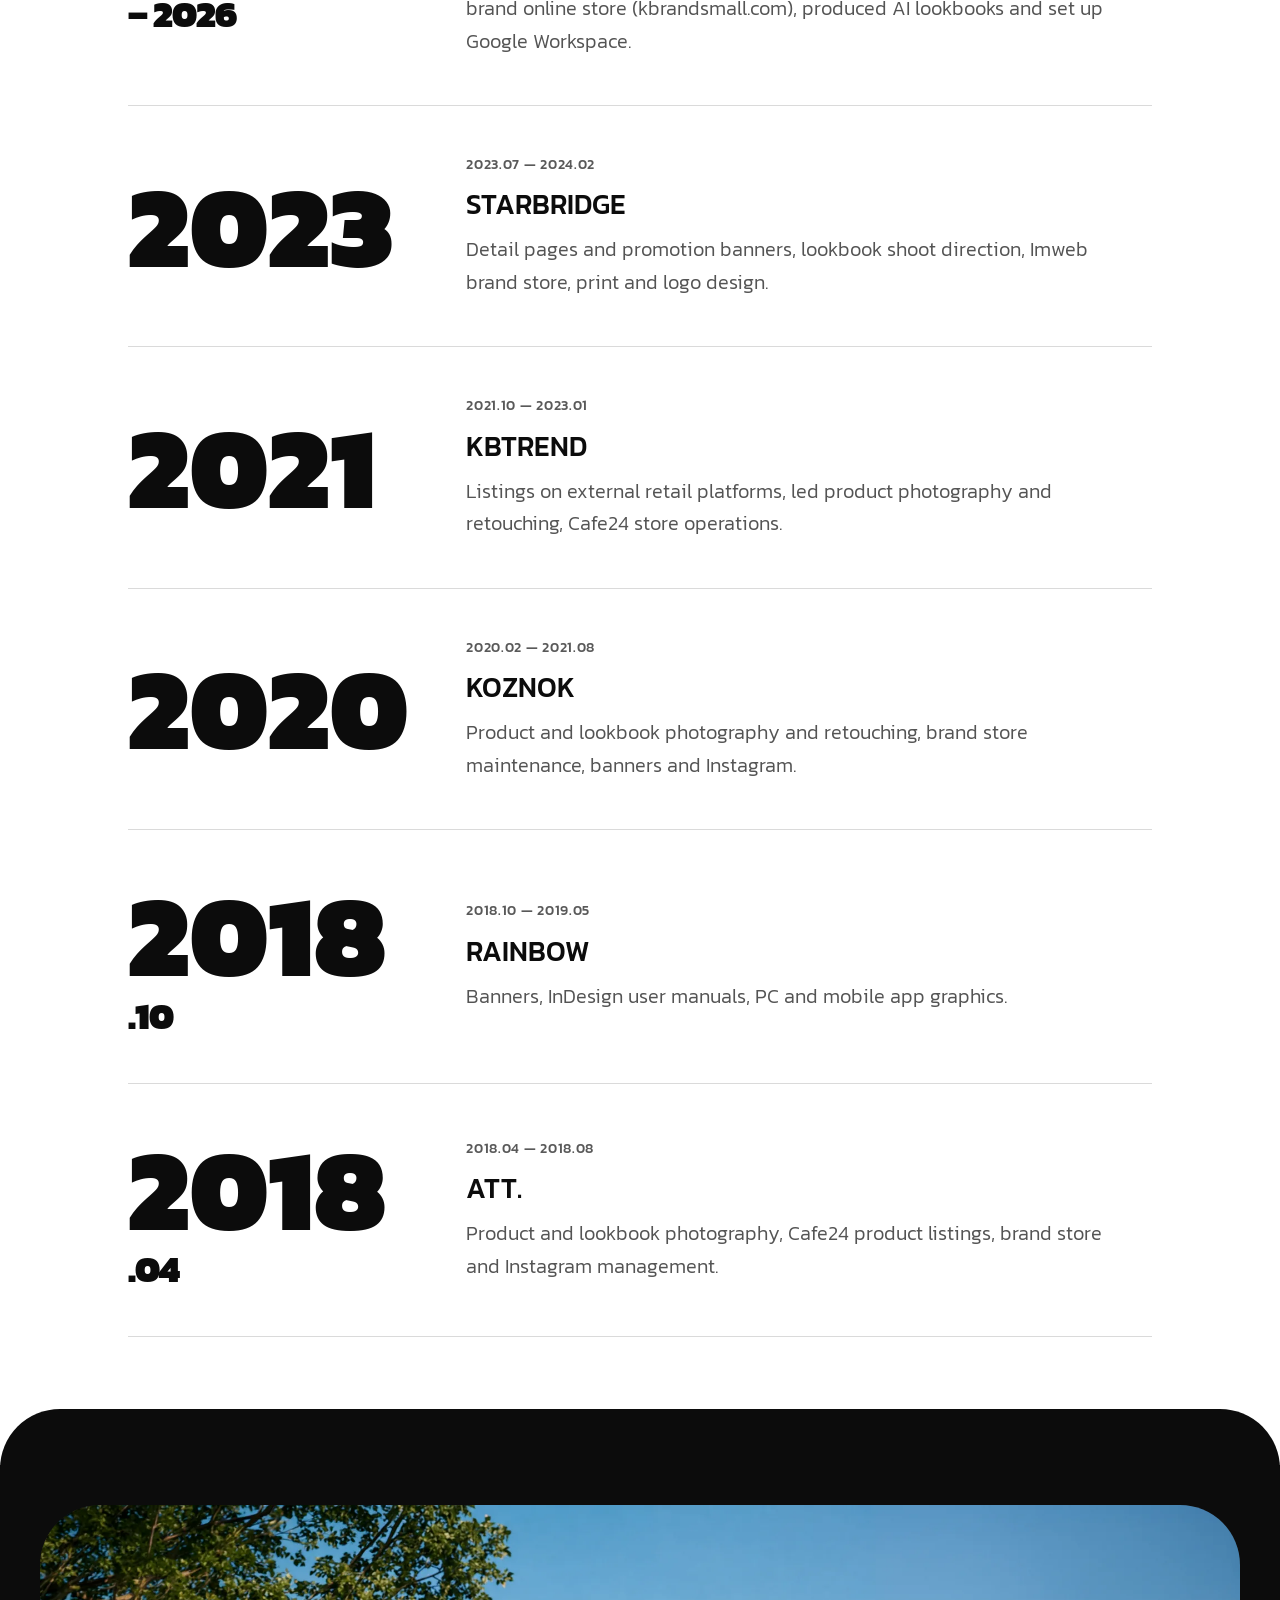
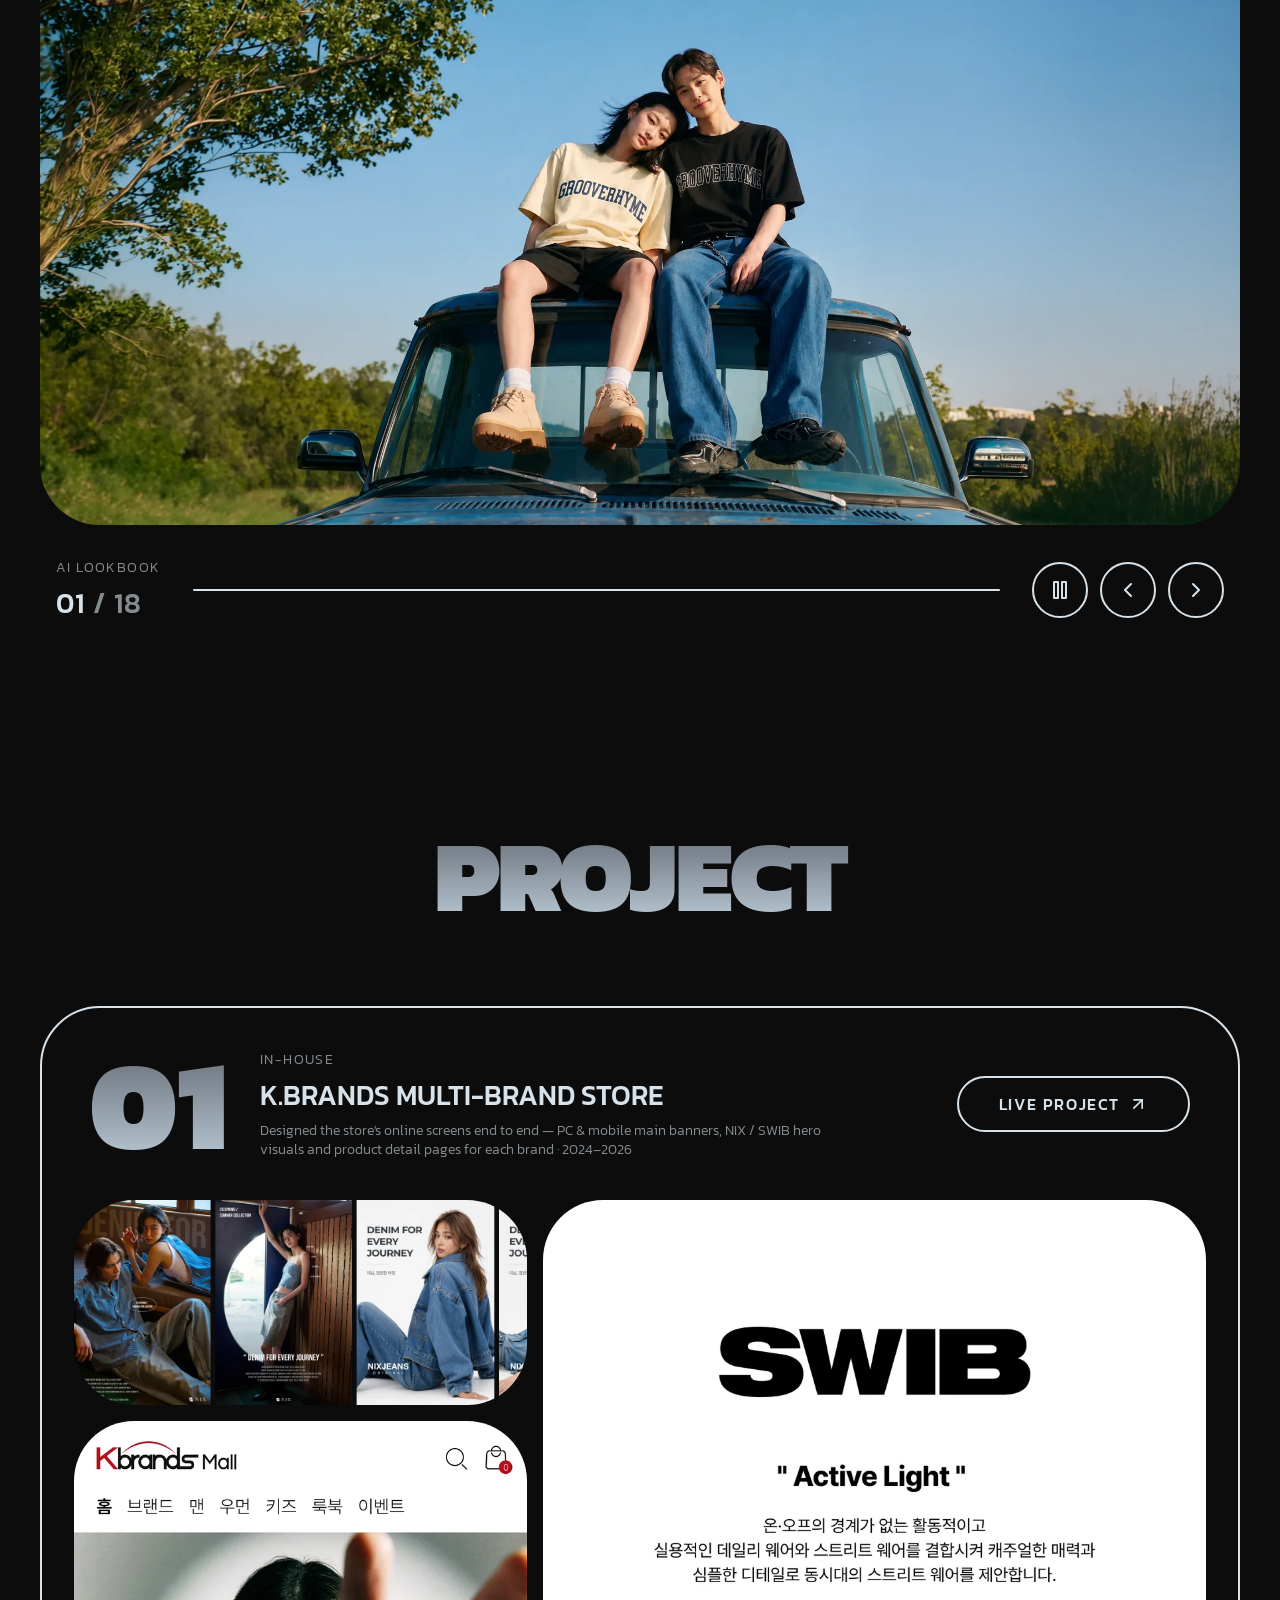
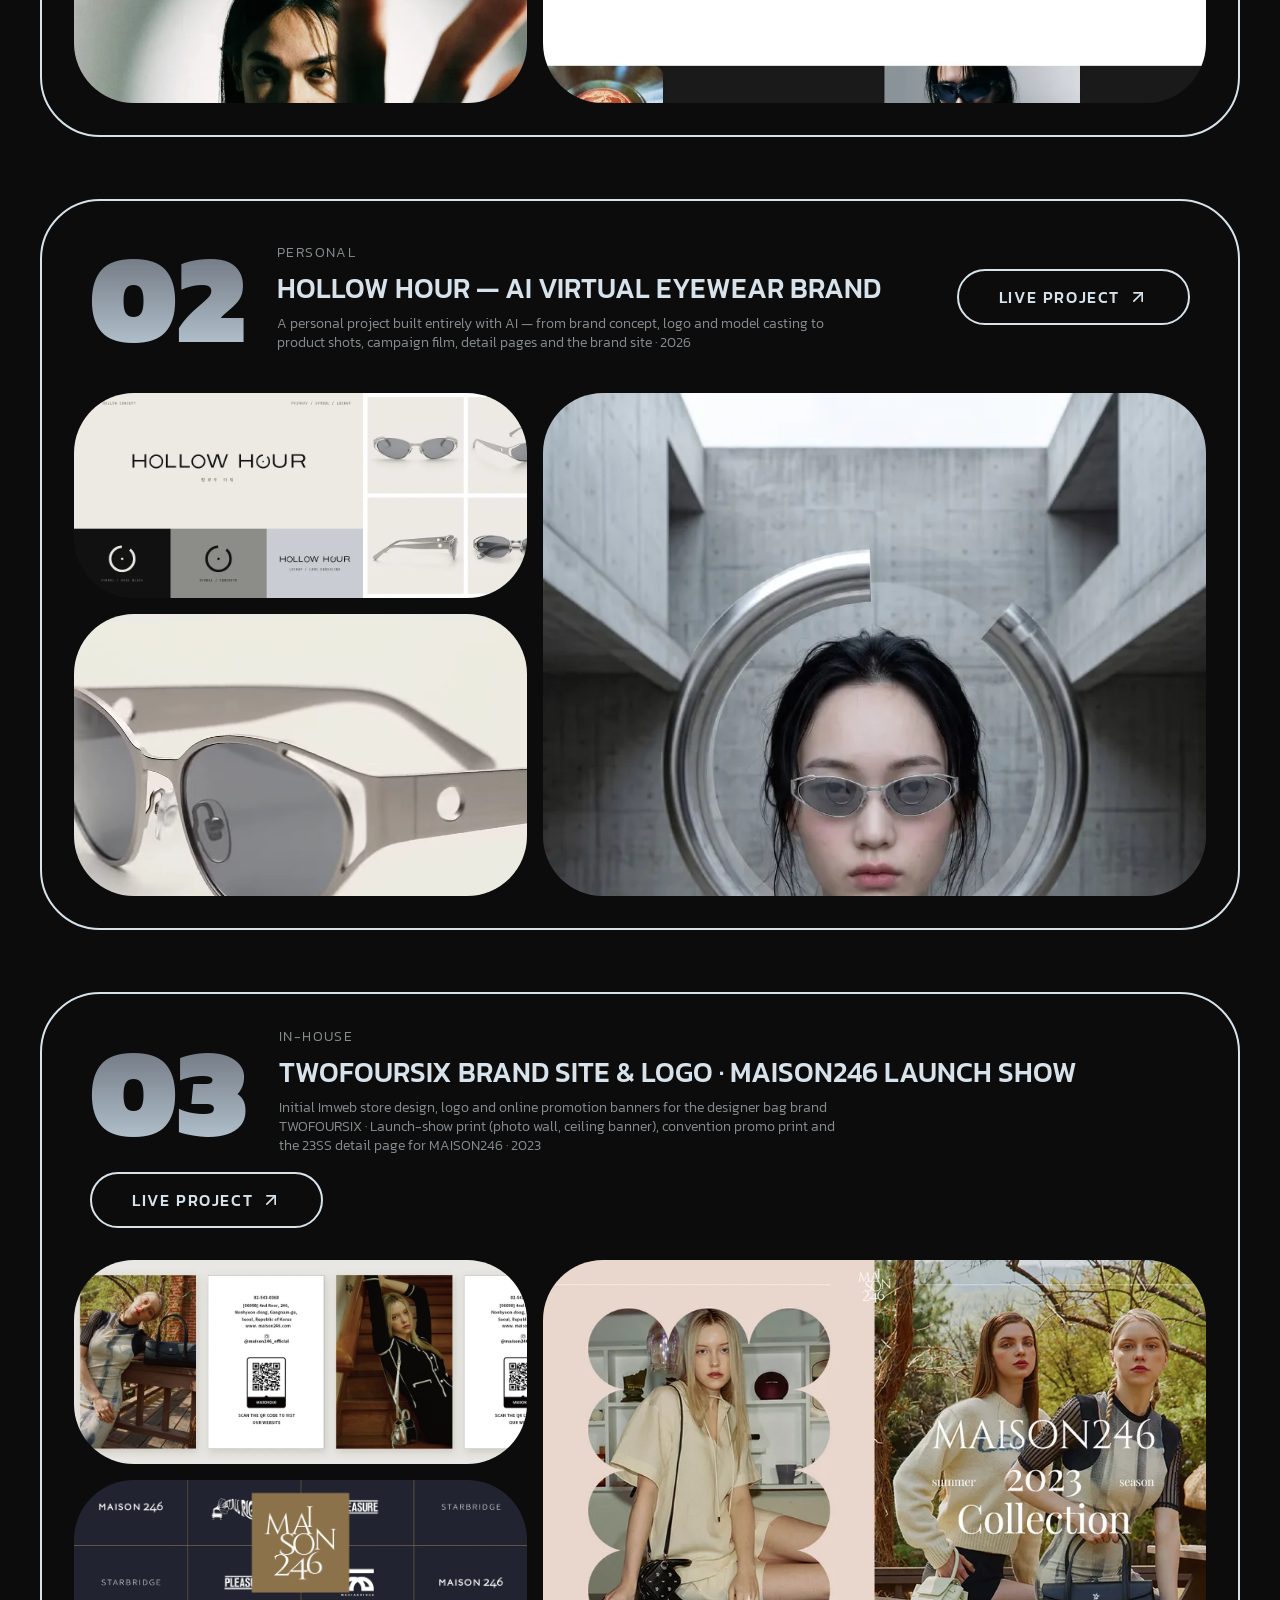
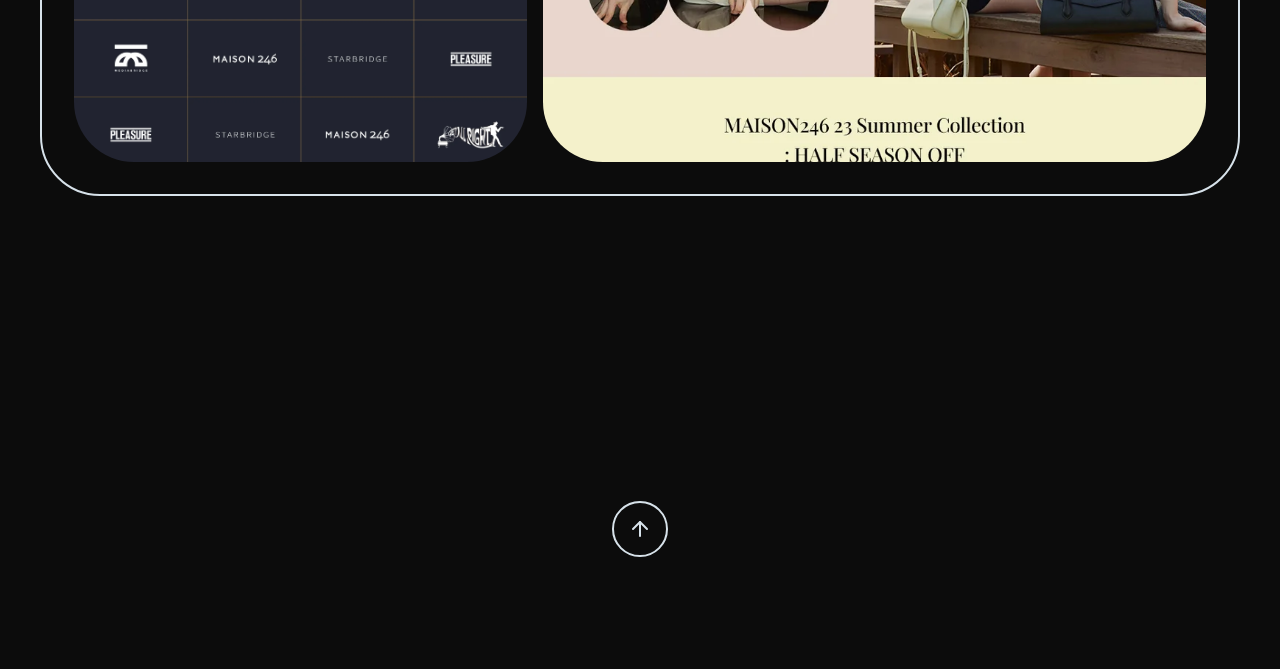
==== commit f0bd5985: "Add files via upload" ====
--- a/index.html
+++ b/index.html
@@ -12,8 +12,8 @@
     <meta property="og:type" content="website" />
     <meta property="og:title" content="이상아 — 패션 커머스 웹디자이너 포트폴리오" />
     <meta property="og:description" content="커머스의 문제를 찾아 콘텐츠와 디자인으로 푸는 디자이너" />
-    <script type="module" crossorigin src="./index-BqVOliuW.js"></script>
-    <link rel="stylesheet" crossorigin href="./index-Di-NO9ym.css">
+    <script type="module" crossorigin src="./index-CM5zLgkn.js"></script>
+    <link rel="stylesheet" crossorigin href="./index-CRQegdRP.css">
   </head>
   <body>
     <div id="root"></div>
--- a/index-CRQegdRP.css
+++ b/index-CRQegdRP.css
@@ -0,0 +1 @@
+@font-face{font-family:Kanit;font-style:normal;font-display:swap;font-weight:300;src:url(./kanit-latin-300-normal-Dvhd4GiE.woff2)format("woff2"),url(./kanit-latin-300-normal-BWYbi1UB.woff)format("woff")}@font-face{font-family:Kanit;font-style:normal;font-display:swap;font-weight:400;src:url(./kanit-latin-400-normal-BUlsQXH3.woff2)format("woff2"),url(./kanit-latin-400-normal-HVZWrfev.woff)format("woff")}@font-face{font-family:Kanit;font-style:normal;font-display:swap;font-weight:500;src:url(./kanit-latin-500-normal-CX_4XcKi.woff2)format("woff2"),url(./kanit-latin-500-normal-qBha86O4.woff)format("woff")}@font-face{font-family:Kanit;font-style:normal;font-display:swap;font-weight:600;src:url(./kanit-latin-600-normal-0lS78yAd.woff2)format("woff2"),url(./kanit-latin-600-normal-DlacpeTg.woff)format("woff")}@font-face{font-family:Kanit;font-style:normal;font-display:swap;font-weight:700;src:url(./kanit-latin-700-normal-xfKc2BN3.woff2)format("woff2"),url(./kanit-latin-700-normal-CZbzRMIr.woff)format("woff")}@font-face{font-family:Kanit;font-style:normal;font-display:swap;font-weight:800;src:url(./kanit-latin-800-normal-Bmaevg4i.woff2)format("woff2"),url(./kanit-latin-800-normal-DOFY8CUZ.woff)format("woff")}@font-face{font-family:Kanit;font-style:normal;font-display:swap;font-weight:900;src:url(./kanit-latin-900-normal-dN0P3GyR.woff2)format("woff2"),url(./kanit-latin-900-normal-DeJbwkCX.woff)format("woff")}*,:before,:after,::backdrop{--tw-border-spacing-x:0;--tw-border-spacing-y:0;--tw-translate-x:0;--tw-translate-y:0;--tw-rotate:0;--tw-skew-x:0;--tw-skew-y:0;--tw-scale-x:1;--tw-scale-y:1;--tw-pan-x: ;--tw-pan-y: ;--tw-pinch-zoom: ;--tw-scroll-snap-strictness:proximity;--tw-gradient-from-position: ;--tw-gradient-via-position: ;--tw-gradient-to-position: ;--tw-ordinal: ;--tw-slashed-zero: ;--tw-numeric-figure: ;--tw-numeric-spacing: ;--tw-numeric-fraction: ;--tw-ring-inset: ;--tw-ring-offset-width:0px;--tw-ring-offset-color:#fff;--tw-ring-color:#3b82f680;--tw-ring-offset-shadow:0 0 #0000;--tw-ring-shadow:0 0 #0000;--tw-shadow:0 0 #0000;--tw-shadow-colored:0 0 #0000;--tw-blur: ;--tw-brightness: ;--tw-contrast: ;--tw-grayscale: ;--tw-hue-rotate: ;--tw-invert: ;--tw-saturate: ;--tw-sepia: ;--tw-drop-shadow: ;--tw-backdrop-blur: ;--tw-backdrop-brightness: ;--tw-backdrop-contrast: ;--tw-backdrop-grayscale: ;--tw-backdrop-hue-rotate: ;--tw-backdrop-invert: ;--tw-backdrop-opacity: ;--tw-backdrop-saturate: ;--tw-backdrop-sepia: ;--tw-contain-size: ;--tw-contain-layout: ;--tw-contain-paint: ;--tw-contain-style: }*,:before,:after{box-sizing:border-box;border:0 solid #e5e7eb}:before,:after{--tw-content:""}html,:host{-webkit-text-size-adjust:100%;tab-size:4;font-feature-settings:normal;font-variation-settings:normal;-webkit-tap-highlight-color:transparent;font-family:ui-sans-serif,system-ui,sans-serif,Apple Color Emoji,Segoe UI Emoji,Segoe UI Symbol,Noto Color Emoji;line-height:1.5}body{line-height:inherit;margin:0}hr{height:0;color:inherit;border-top-width:1px}abbr:where([title]){-webkit-text-decoration:underline dotted;text-decoration:underline dotted}h1,h2,h3,h4,h5,h6{font-size:inherit;font-weight:inherit}a{color:inherit;-webkit-text-decoration:inherit;text-decoration:inherit}b,strong{font-weight:bolder}code,kbd,samp,pre{font-feature-settings:normal;font-variation-settings:normal;font-family:ui-monospace,SFMono-Regular,Menlo,Monaco,Consolas,Liberation Mono,Courier New,monospace;font-size:1em}small{font-size:80%}sub,sup{vertical-align:baseline;font-size:75%;line-height:0;position:relative}sub{bottom:-.25em}sup{top:-.5em}table{text-indent:0;border-color:inherit;border-collapse:collapse}button,input,optgroup,select,textarea{font-feature-settings:inherit;font-variation-settings:inherit;font-family:inherit;font-size:100%;font-weight:inherit;line-height:inherit;letter-spacing:inherit;color:inherit;margin:0;padding:0}button,select{text-transform:none}button,input:where([type=button]),input:where([type=reset]),input:where([type=submit]){-webkit-appearance:button;background-color:#0000;background-image:none}:-moz-focusring{outline:auto}:-moz-ui-invalid{box-shadow:none}progress{vertical-align:baseline}::-webkit-inner-spin-button{height:auto}::-webkit-outer-spin-button{height:auto}[type=search]{-webkit-appearance:textfield;outline-offset:-2px}::-webkit-search-decoration{-webkit-appearance:none}::-webkit-file-upload-button{-webkit-appearance:button;font:inherit}summary{display:list-item}blockquote,dl,dd,h1,h2,h3,h4,h5,h6,hr,figure,p,pre{margin:0}fieldset{margin:0;padding:0}legend{padding:0}ol,ul,menu{margin:0;padding:0;list-style:none}dialog{padding:0}textarea{resize:vertical}input::-moz-placeholder{opacity:1;color:#9ca3af}textarea::-moz-placeholder{opacity:1;color:#9ca3af}input::placeholder,textarea::placeholder{opacity:1;color:#9ca3af}button,[role=button]{cursor:pointer}:disabled{cursor:default}img,svg,video,canvas,audio,iframe,embed,object{vertical-align:middle;display:block}img,video{max-width:100%;height:auto}[hidden]:where(:not([hidden=until-found])){display:none}.sr-only{clip:rect(0, 0, 0, 0);white-space:nowrap;border-width:0;width:1px;height:1px;margin:-1px;padding:0;position:absolute;overflow:hidden}.pointer-events-none{pointer-events:none}.visible{visibility:visible}.invisible{visibility:hidden}.fixed{position:fixed}.absolute{position:absolute}.relative{position:relative}.sticky{position:sticky}.inset-0{inset:0}.inset-x-0{left:0;right:0}.inset-y-0{top:0;bottom:0}.left-0{left:0}.left-1\/2{left:50%}.right-4{right:1rem}.top-0{top:0}.top-24{top:6rem}.top-4{top:1rem}.top-\[53\%\]{top:53%}.-z-10{z-index:-10}.z-10{z-index:10}.z-20{z-index:20}.z-50{z-index:50}.z-\[100\]{z-index:100}.order-last{order:9999}.-my-3{margin-top:-.75rem;margin-bottom:-.75rem}.mx-auto{margin-left:auto;margin-right:auto}.-mt-10{margin-top:-2.5rem}.mb-12{margin-bottom:3rem}.mb-16{margin-bottom:4rem}.mb-4{margin-bottom:1rem}.mt-3{margin-top:.75rem}.mt-4{margin-top:1rem}.mt-5{margin-top:1.25rem}.mt-6{margin-top:1.5rem}.mt-8{margin-top:2rem}.mt-\[0\.12em\]{margin-top:.12em}.mt-auto{margin-top:auto}.block{display:block}.inline-block{display:inline-block}.flex{display:flex}.inline-flex{display:inline-flex}.grid{display:grid}.hidden{display:none}.h-10{height:2.5rem}.h-11{height:2.75rem}.h-12{height:3rem}.h-4{height:1rem}.h-5{height:1.25rem}.h-\[270px\]{height:270px}.h-\[2px\]{height:2px}.h-\[85vh\]{height:85vh}.h-auto{height:auto}.h-full{height:100%}.h-screen{height:100vh}.min-h-\[32px\]{min-height:32px}.min-h-screen{min-height:100vh}.w-10{width:2.5rem}.w-11{width:2.75rem}.w-12{width:3rem}.w-4{width:1rem}.w-5{width:1.25rem}.w-\[40\%\]{width:40%}.w-\[420px\]{width:420px}.w-\[60\%\]{width:60%}.w-\[min\(360px\,90vw\)\]{width:min(360px,90vw)}.w-auto{width:auto}.w-full{width:100%}.w-max{width:max-content}.min-w-0{min-width:0}.min-w-\[40px\]{min-width:40px}.max-w-2xl{max-width:42rem}.max-w-5xl{max-width:64rem}.max-w-7xl{max-width:80rem}.max-w-\[160px\]{max-width:160px}.max-w-\[560px\]{max-width:560px}.max-w-lg{max-width:32rem}.max-w-none{max-width:none}.max-w-xl{max-width:36rem}.flex-1{flex:1}.shrink-0{flex-shrink:0}.basis-full{flex-basis:100%}.-translate-x-1\/2{--tw-translate-x:-50%;transform:translate(var(--tw-translate-x), var(--tw-translate-y)) rotate(var(--tw-rotate)) skewX(var(--tw-skew-x)) skewY(var(--tw-skew-y)) scaleX(var(--tw-scale-x)) scaleY(var(--tw-scale-y))}.-translate-y-1\/2{--tw-translate-y:-50%;transform:translate(var(--tw-translate-x), var(--tw-translate-y)) rotate(var(--tw-rotate)) skewX(var(--tw-skew-x)) skewY(var(--tw-skew-y)) scaleX(var(--tw-scale-x)) scaleY(var(--tw-scale-y))}.transform{transform:translate(var(--tw-translate-x), var(--tw-translate-y)) rotate(var(--tw-rotate)) skewX(var(--tw-skew-x)) skewY(var(--tw-skew-y)) scaleX(var(--tw-scale-x)) scaleY(var(--tw-scale-y))}.cursor-grab{cursor:grab}.select-none{-webkit-user-select:none;user-select:none}.grid-cols-2{grid-template-columns:repeat(2,minmax(0,1fr))}.flex-col{flex-direction:column}.flex-wrap{flex-wrap:wrap}.items-start{align-items:flex-start}.items-end{align-items:flex-end}.items-center{align-items:center}.items-stretch{align-items:stretch}.justify-end{justify-content:flex-end}.justify-center{justify-content:center}.justify-between{justify-content:space-between}.gap-1{gap:.25rem}.gap-1\.5{gap:.375rem}.gap-10{gap:2.5rem}.gap-16{gap:4rem}.gap-2{gap:.5rem}.gap-3{gap:.75rem}.gap-4{gap:1rem}.gap-6{gap:1.5rem}.overflow-hidden{overflow:hidden}.whitespace-nowrap{white-space:nowrap}.break-all{word-break:break-all}.rounded-2xl{border-radius:1rem}.rounded-\[32px\]{border-radius:32px}.rounded-\[40px\]{border-radius:40px}.rounded-full{border-radius:9999px}.rounded-t-\[40px\]{border-top-left-radius:40px;border-top-right-radius:40px}.border{border-width:1px}.border-2{border-width:2px}.border-\[\#D7E2EA\]{--tw-border-opacity:1;border-color:rgb(215 226 234/var(--tw-border-opacity,1))}.border-\[\#D7E2EA\]\/40{border-color:#d7e2ea66}.border-\[\#D7E2EA\]\/50{border-color:#d7e2ea80}.border-white{--tw-border-opacity:1;border-color:rgb(255 255 255/var(--tw-border-opacity,1))}.bg-\[\#0C0C0C\]{--tw-bg-opacity:1;background-color:rgb(12 12 12/var(--tw-bg-opacity,1))}.bg-\[\#0C0C0C\]\/60{background-color:#0c0c0c99}.bg-\[\#0C0C0C\]\/80{background-color:#0c0c0ccc}.bg-\[\#D7E2EA\]{--tw-bg-opacity:1;background-color:rgb(215 226 234/var(--tw-bg-opacity,1))}.bg-\[\#D7E2EA\]\/15{background-color:#d7e2ea26}.bg-black\/40{background-color:#0006}.bg-transparent{background-color:#0000}.bg-white{--tw-bg-opacity:1;background-color:rgb(255 255 255/var(--tw-bg-opacity,1))}.object-cover{-o-object-fit:cover;object-fit:cover}.p-0\.5{padding:.125rem}.p-4{padding:1rem}.px-2{padding-left:.5rem;padding-right:.5rem}.px-3{padding-left:.75rem;padding-right:.75rem}.px-5{padding-left:1.25rem;padding-right:1.25rem}.px-6{padding-left:1.5rem;padding-right:1.5rem}.px-7{padding-left:1.75rem;padding-right:1.75rem}.px-8{padding-left:2rem;padding-right:2rem}.py-1{padding-top:.25rem;padding-bottom:.25rem}.py-10{padding-top:2.5rem;padding-bottom:2.5rem}.py-20{padding-top:5rem;padding-bottom:5rem}.py-3{padding-top:.75rem;padding-bottom:.75rem}.py-8{padding-top:2rem;padding-bottom:2rem}.pb-10{padding-bottom:2.5rem}.pb-16{padding-bottom:4rem}.pb-20{padding-bottom:5rem}.pb-24{padding-bottom:6rem}.pb-3{padding-bottom:.75rem}.pb-7{padding-bottom:1.75rem}.pb-\[0\.08em\]{padding-bottom:.08em}.pt-16{padding-top:4rem}.pt-20{padding-top:5rem}.pt-24{padding-top:6rem}.pt-6{padding-top:1.5rem}.text-center{text-align:center}.text-\[13\.8vw\]{font-size:13.8vw}.text-\[13vw\]{font-size:13vw}.text-sm{font-size:.875rem;line-height:1.25rem}.text-xs{font-size:.75rem;line-height:1rem}.font-black{font-weight:900}.font-light{font-weight:300}.font-medium{font-weight:500}.uppercase{text-transform:uppercase}.tabular-nums{--tw-numeric-spacing:tabular-nums;font-variant-numeric:var(--tw-ordinal) var(--tw-slashed-zero) var(--tw-numeric-figure) var(--tw-numeric-spacing) var(--tw-numeric-fraction)}.leading-none{line-height:1}.leading-relaxed{line-height:1.625}.leading-snug{line-height:1.375}.tracking-tight{letter-spacing:-.025em}.tracking-wide{letter-spacing:.025em}.tracking-wider{letter-spacing:.05em}.tracking-widest{letter-spacing:.1em}.text-\[\#0C0C0C\]{--tw-text-opacity:1;color:rgb(12 12 12/var(--tw-text-opacity,1))}.text-\[\#D7E2EA\]{--tw-text-opacity:1;color:rgb(215 226 234/var(--tw-text-opacity,1))}.text-\[\#D7E2EA\]\/60{color:#d7e2ea99}.text-white{--tw-text-opacity:1;color:rgb(255 255 255/var(--tw-text-opacity,1))}.shadow-\[0_1px_0_rgba\(215\,226\,234\,0\.12\)\]{--tw-shadow:0 1px 0 #d7e2ea1f;--tw-shadow-colored:0 1px 0 var(--tw-shadow-color);box-shadow:var(--tw-ring-offset-shadow,0 0 #0000), var(--tw-ring-shadow,0 0 #0000), var(--tw-shadow)}.outline{outline-style:solid}.blur{--tw-blur:blur(8px);filter:var(--tw-blur) var(--tw-brightness) var(--tw-contrast) var(--tw-grayscale) var(--tw-hue-rotate) var(--tw-invert) var(--tw-saturate) var(--tw-sepia) var(--tw-drop-shadow)}.filter{filter:var(--tw-blur) var(--tw-brightness) var(--tw-contrast) var(--tw-grayscale) var(--tw-hue-rotate) var(--tw-invert) var(--tw-saturate) var(--tw-sepia) var(--tw-drop-shadow)}.backdrop-blur-\[2px\]{--tw-backdrop-blur:blur(2px);-webkit-backdrop-filter:var(--tw-backdrop-blur) var(--tw-backdrop-brightness) var(--tw-backdrop-contrast) var(--tw-backdrop-grayscale) var(--tw-backdrop-hue-rotate) var(--tw-backdrop-invert) var(--tw-backdrop-opacity) var(--tw-backdrop-saturate) var(--tw-backdrop-sepia);backdrop-filter:var(--tw-backdrop-blur) var(--tw-backdrop-brightness) var(--tw-backdrop-contrast) var(--tw-backdrop-grayscale) var(--tw-backdrop-hue-rotate) var(--tw-backdrop-invert) var(--tw-backdrop-opacity) var(--tw-backdrop-saturate) var(--tw-backdrop-sepia)}.backdrop-blur-md{--tw-backdrop-blur:blur(12px);-webkit-backdrop-filter:var(--tw-backdrop-blur) var(--tw-backdrop-brightness) var(--tw-backdrop-contrast) var(--tw-backdrop-grayscale) var(--tw-backdrop-hue-rotate) var(--tw-backdrop-invert) var(--tw-backdrop-opacity) var(--tw-backdrop-saturate) var(--tw-backdrop-sepia);backdrop-filter:var(--tw-backdrop-blur) var(--tw-backdrop-brightness) var(--tw-backdrop-contrast) var(--tw-backdrop-grayscale) var(--tw-backdrop-hue-rotate) var(--tw-backdrop-invert) var(--tw-backdrop-opacity) var(--tw-backdrop-saturate) var(--tw-backdrop-sepia)}.backdrop-blur-xl{--tw-backdrop-blur:blur(24px);-webkit-backdrop-filter:var(--tw-backdrop-blur) var(--tw-backdrop-brightness) var(--tw-backdrop-contrast) var(--tw-backdrop-grayscale) var(--tw-backdrop-hue-rotate) var(--tw-backdrop-invert) var(--tw-backdrop-opacity) var(--tw-backdrop-saturate) var(--tw-backdrop-sepia);backdrop-filter:var(--tw-backdrop-blur) var(--tw-backdrop-brightness) var(--tw-backdrop-contrast) var(--tw-backdrop-grayscale) var(--tw-backdrop-hue-rotate) var(--tw-backdrop-invert) var(--tw-backdrop-opacity) var(--tw-backdrop-saturate) var(--tw-backdrop-sepia)}.transition{transition-property:color,background-color,border-color,text-decoration-color,fill,stroke,opacity,box-shadow,transform,filter,-webkit-backdrop-filter,backdrop-filter;transition-duration:.15s;transition-timing-function:cubic-bezier(.4,0,.2,1)}.transition-\[background-color\,box-shadow\]{transition-property:background-color,box-shadow;transition-duration:.15s;transition-timing-function:cubic-bezier(.4,0,.2,1)}.transition-colors{transition-property:color,background-color,border-color,text-decoration-color,fill,stroke;transition-duration:.15s;transition-timing-function:cubic-bezier(.4,0,.2,1)}.transition-opacity{transition-property:opacity;transition-duration:.15s;transition-timing-function:cubic-bezier(.4,0,.2,1)}.transition-transform{transition-property:transform;transition-duration:.15s;transition-timing-function:cubic-bezier(.4,0,.2,1)}.duration-200{transition-duration:.2s}.duration-300{transition-duration:.3s}.ease-in-out{transition-timing-function:cubic-bezier(.4,0,.2,1)}.ease-out{transition-timing-function:cubic-bezier(0,0,.2,1)}*,:before,:after{box-sizing:border-box;margin:0;padding:0}html,body,#root{background:#0c0c0c;font-family:Kanit,Noto Sans KR,Apple SD Gothic Neo,Malgun Gothic,sans-serif}.hero-heading{background:linear-gradient(#646973 0%,#bbccd7 100%);-webkit-text-fill-color:transparent;-webkit-background-clip:text;background-clip:text}html:lang(ko) body{word-break:keep-all}html:lang(ko) .tracking-wide,html:lang(ko) .tracking-wider,html:lang(ko) .tracking-widest{letter-spacing:.02em}.img-tile{color:#0000;background-color:#17181b}.detail-scroll{-o-object-position:50% 0%;object-position:50% 0%;animation:24s ease-in-out 1s infinite alternate detail-scroll}.detail-scroll:hover{animation-play-state:paused}@keyframes detail-scroll{0%{-o-object-position:50% 0%;object-position:50% 0%}to{-o-object-position:50% 100%;object-position:50% 100%}}@media (prefers-reduced-motion:reduce){.detail-scroll{animation:none}}.photo-marquee__track{animation:45s linear infinite photo-marquee}.photo-marquee:hover .photo-marquee__track{animation-play-state:paused}@keyframes photo-marquee{0%{transform:translate(0)}to{transform:translate(-50%)}}@media (prefers-reduced-motion:reduce){.photo-marquee__track{animation:none}}.banner-progress{width:0;animation-name:banner-progress;animation-timing-function:linear;animation-fill-mode:forwards}.banner-progress.is-paused{animation-play-state:paused}@keyframes banner-progress{0%{width:0}to{width:100%}}.detail-scroll--short{animation-duration:10s}html{scroll-behavior:smooth}@media (prefers-reduced-motion:reduce){html{scroll-behavior:auto}}@keyframes hero-float{0%,to{transform:translateY(0)}50%{transform:translateY(-14px)}}.hero-float{animation:5s ease-in-out infinite hero-float}@media (prefers-reduced-motion:reduce){.hero-float{animation:none}}.hover\:scale-\[1\.03\]:hover{--tw-scale-x:1.03;--tw-scale-y:1.03;transform:translate(var(--tw-translate-x), var(--tw-translate-y)) rotate(var(--tw-rotate)) skewX(var(--tw-skew-x)) skewY(var(--tw-skew-y)) scaleX(var(--tw-scale-x)) scaleY(var(--tw-scale-y))}.hover\:bg-\[\#D7E2EA\]\/10:hover{background-color:#d7e2ea1a}.hover\:opacity-70:hover{opacity:.7}.focus\:not-sr-only:focus{clip:auto;white-space:normal;width:auto;height:auto;margin:0;padding:0;position:static;overflow:visible}.focus\:fixed:focus{position:fixed}.focus\:left-4:focus{left:1rem}.focus\:top-4:focus{top:1rem}.focus\:z-\[200\]:focus{z-index:200}.focus\:rounded-full:focus{border-radius:9999px}.focus\:bg-white:focus{--tw-bg-opacity:1;background-color:rgb(255 255 255/var(--tw-bg-opacity,1))}.focus\:px-5:focus{padding-left:1.25rem;padding-right:1.25rem}.focus\:py-3:focus{padding-top:.75rem;padding-bottom:.75rem}.focus\:text-sm:focus{font-size:.875rem;line-height:1.25rem}.focus\:font-medium:focus{font-weight:500}.focus\:text-\[\#0C0C0C\]:focus{--tw-text-opacity:1;color:rgb(12 12 12/var(--tw-text-opacity,1))}.focus-visible\:outline:focus-visible{outline-style:solid}.focus-visible\:outline-2:focus-visible{outline-width:2px}.focus-visible\:outline-offset-2:focus-visible{outline-offset:2px}.focus-visible\:outline-\[\#B600A8\]:focus-visible{outline-color:#b600a8}.focus-visible\:outline-\[\#D7E2EA\]:focus-visible{outline-color:#d7e2ea}.active\:cursor-grabbing:active{cursor:grabbing}.group:hover .group-hover\:-translate-y-0\.5{--tw-translate-y:-.125rem;transform:translate(var(--tw-translate-x), var(--tw-translate-y)) rotate(var(--tw-rotate)) skewX(var(--tw-skew-x)) skewY(var(--tw-skew-y)) scaleX(var(--tw-scale-x)) scaleY(var(--tw-scale-y))}@media (width>=640px){.sm\:bottom-0{bottom:0}.sm\:right-5{right:1.25rem}.sm\:top-5{top:1.25rem}.sm\:top-auto{top:auto}.sm\:order-none{order:0}.sm\:mx-2{margin-left:.5rem;margin-right:.5rem}.sm\:-mt-12{margin-top:-3rem}.sm\:mb-16{margin-bottom:4rem}.sm\:mb-20{margin-bottom:5rem}.sm\:mb-6{margin-bottom:1.5rem}.sm\:mt-4{margin-top:1rem}.sm\:mt-6{margin-top:1.5rem}.sm\:h-14{height:3.5rem}.sm\:h-5{height:1.25rem}.sm\:h-6{height:1.5rem}.sm\:w-14{width:3.5rem}.sm\:w-5{width:1.25rem}.sm\:w-6{width:1.5rem}.sm\:w-\[clamp\(400px\,min\(calc\(100vh_-_60px_-_11\.7vw\)\,60vw\)\,900px\)\]{width:clamp(400px,min(100vh - 60px - 11.7vw,60vw),900px)}.sm\:max-w-\[220px\]{max-width:220px}.sm\:flex-1{flex:1}.sm\:basis-auto{flex-basis:auto}.sm\:translate-y-0{--tw-translate-y:0px;transform:translate(var(--tw-translate-x), var(--tw-translate-y)) rotate(var(--tw-rotate)) skewX(var(--tw-skew-x)) skewY(var(--tw-skew-y)) scaleX(var(--tw-scale-x)) scaleY(var(--tw-scale-y))}.sm\:flex-row{flex-direction:row}.sm\:flex-nowrap{flex-wrap:nowrap}.sm\:items-center{align-items:center}.sm\:gap-10{gap:2.5rem}.sm\:gap-14{gap:3.5rem}.sm\:gap-2{gap:.5rem}.sm\:gap-20{gap:5rem}.sm\:gap-3{gap:.75rem}.sm\:gap-4{gap:1rem}.sm\:gap-6{gap:1.5rem}.sm\:gap-8{gap:2rem}.sm\:rounded-\[40px\]{border-radius:40px}.sm\:rounded-\[50px\]{border-radius:50px}.sm\:rounded-t-\[50px\]{border-top-left-radius:50px;border-top-right-radius:50px}.sm\:p-6{padding:1.5rem}.sm\:px-10{padding-left:2.5rem;padding-right:2.5rem}.sm\:px-4{padding-left:1rem;padding-right:1rem}.sm\:px-8{padding-left:2rem;padding-right:2rem}.sm\:py-10{padding-top:2.5rem;padding-bottom:2.5rem}.sm\:py-12{padding-top:3rem;padding-bottom:3rem}.sm\:py-24{padding-top:6rem;padding-bottom:6rem}.sm\:py-3\.5{padding-top:.875rem;padding-bottom:.875rem}.sm\:pb-20{padding-bottom:5rem}.sm\:pb-28{padding-bottom:7rem}.sm\:pb-8{padding-bottom:2rem}.sm\:pt-20{padding-top:5rem}.sm\:pt-24{padding-top:6rem}.sm\:pt-32{padding-top:8rem}.sm\:text-base{font-size:1rem;line-height:1.5rem}.sm\:text-sm{font-size:.875rem;line-height:1.25rem}}@media (width>=768px){.md\:top-32{top:8rem}.md\:-mt-14{margin-top:-3.5rem}.md\:-mt-5{margin-top:-1.25rem}.md\:mb-20{margin-bottom:5rem}.md\:mb-28{margin-bottom:7rem}.md\:mb-8{margin-bottom:2rem}.md\:mt-8{margin-top:2rem}.md\:max-w-\[260px\]{max-width:260px}.md\:gap-12{gap:3rem}.md\:gap-14{gap:3.5rem}.md\:gap-16{gap:4rem}.md\:gap-24{gap:6rem}.md\:gap-8{gap:2rem}.md\:rounded-\[60px\]{border-radius:60px}.md\:rounded-t-\[60px\]{border-top-left-radius:60px;border-top-right-radius:60px}.md\:p-8{padding:2rem}.md\:px-10{padding-left:2.5rem;padding-right:2.5rem}.md\:px-12{padding-left:3rem;padding-right:3rem}.md\:py-12{padding-top:3rem;padding-bottom:3rem}.md\:py-32{padding-top:8rem;padding-bottom:8rem}.md\:py-4{padding-top:1rem;padding-bottom:1rem}.md\:pb-10{padding-bottom:2.5rem}.md\:pb-28{padding-bottom:7rem}.md\:pb-32{padding-bottom:8rem}.md\:pb-4{padding-bottom:1rem}.md\:pt-24{padding-top:6rem}.md\:pt-32{padding-top:8rem}.md\:pt-40{padding-top:10rem}.md\:pt-72{padding-top:18rem}.md\:pt-8{padding-top:2rem}.md\:text-base{font-size:1rem;line-height:1.5rem}.md\:text-sm{font-size:.875rem;line-height:1.25rem}}@media (width>=1024px){.lg\:grid-cols-4{grid-template-columns:repeat(4,minmax(0,1fr))}.lg\:pt-80{padding-top:20rem}.lg\:text-base{font-size:1rem;line-height:1.5rem}}
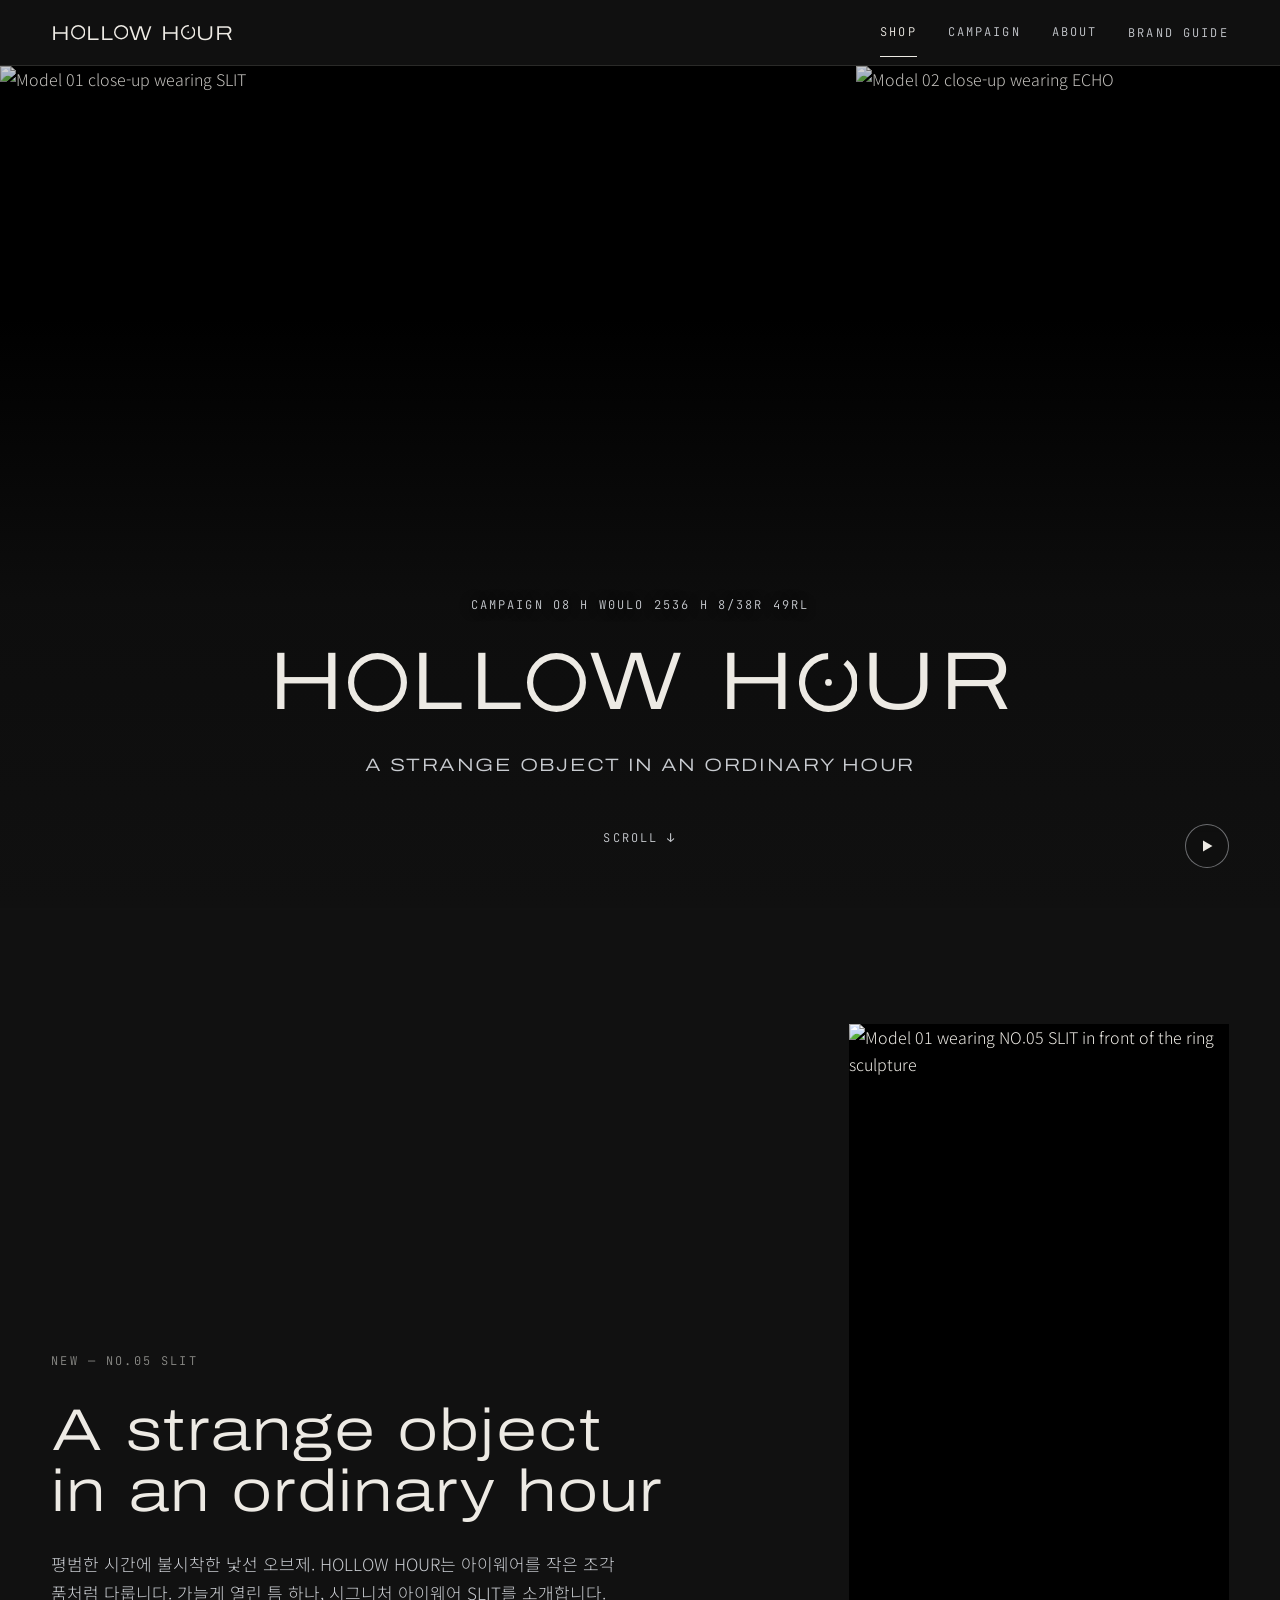
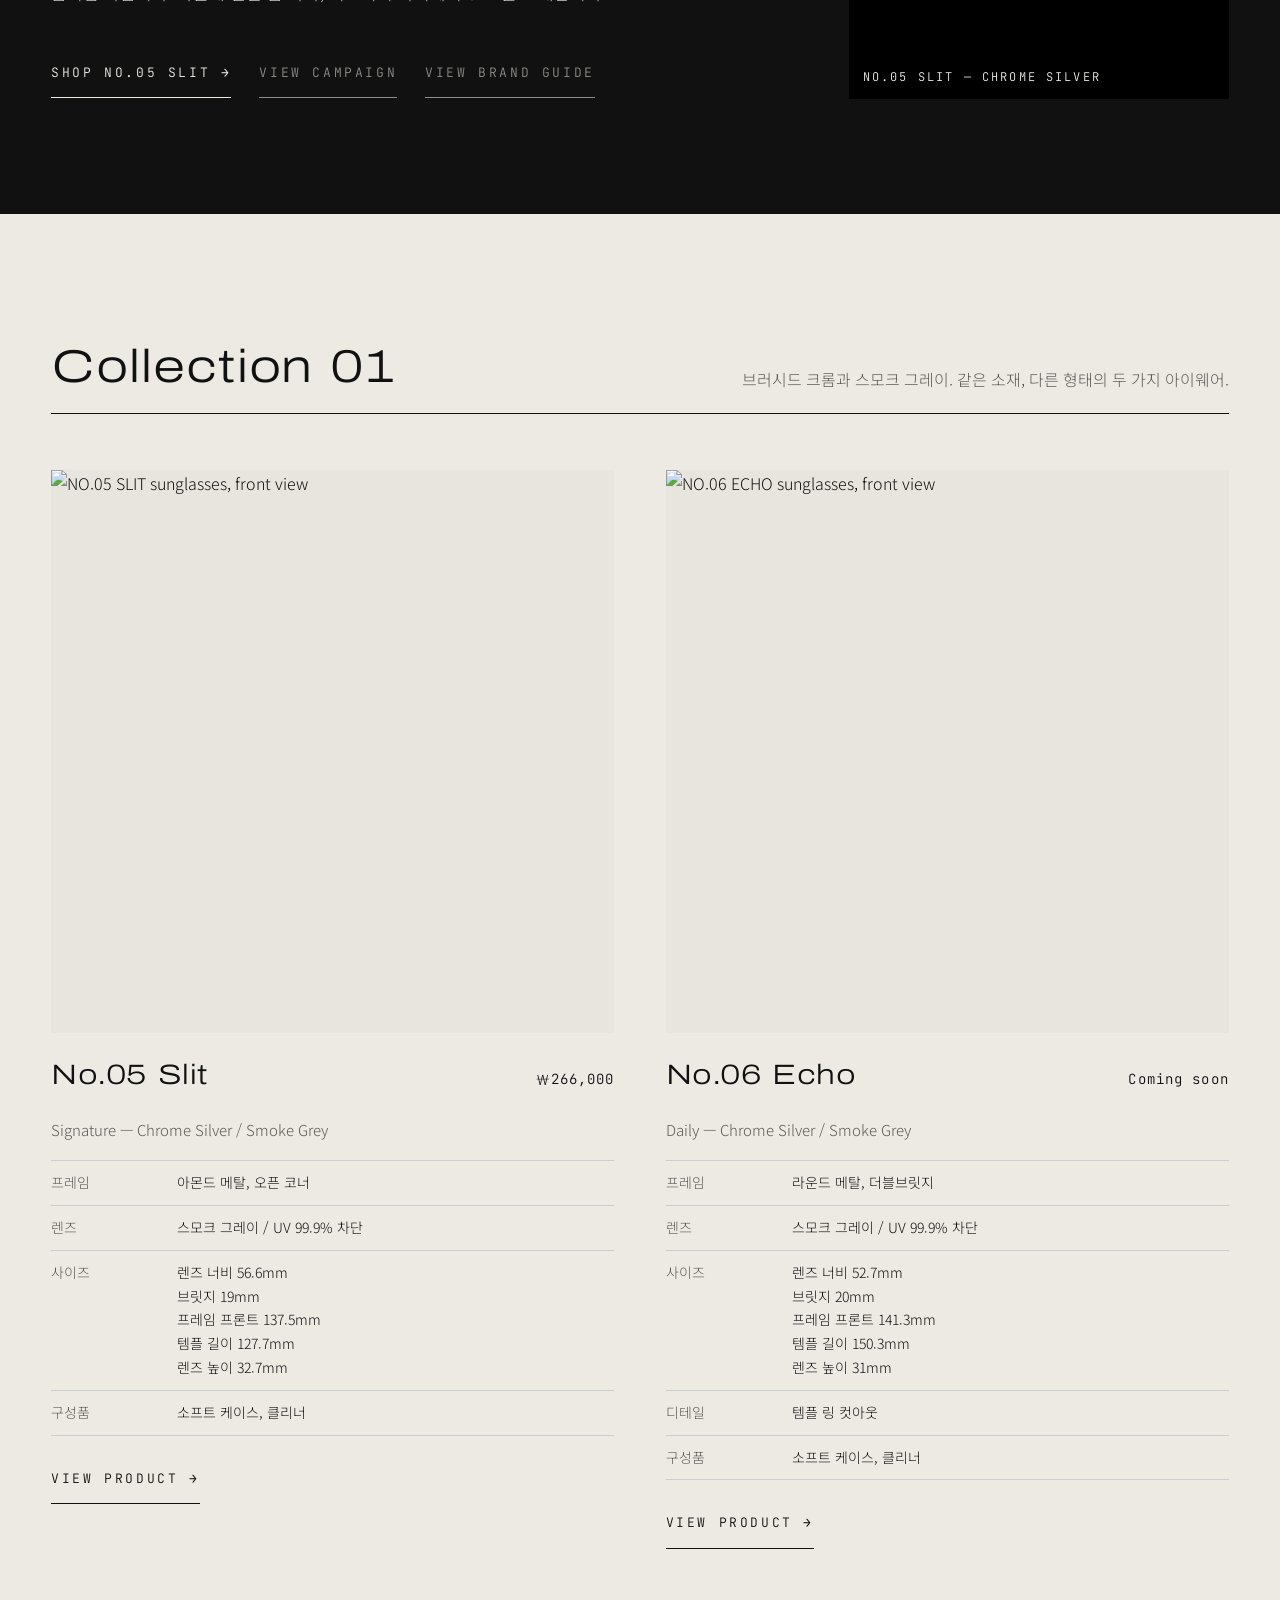
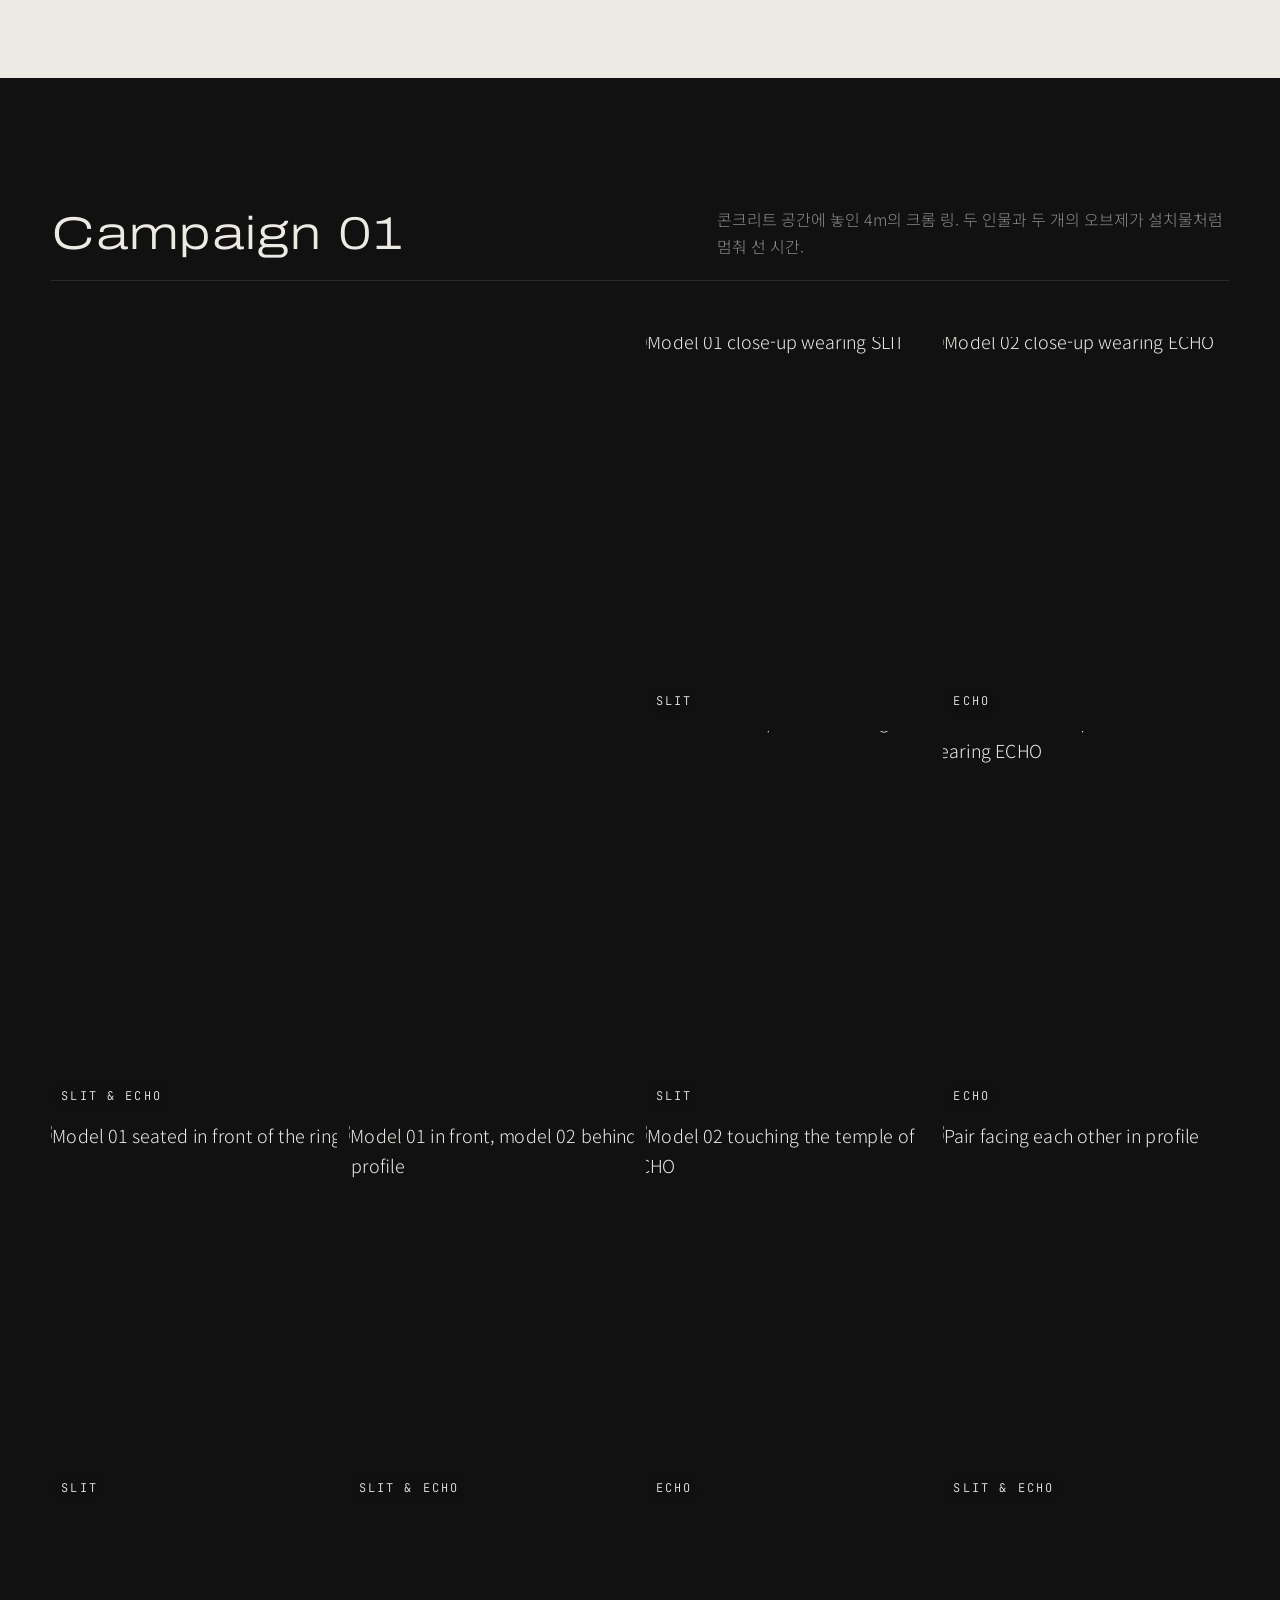
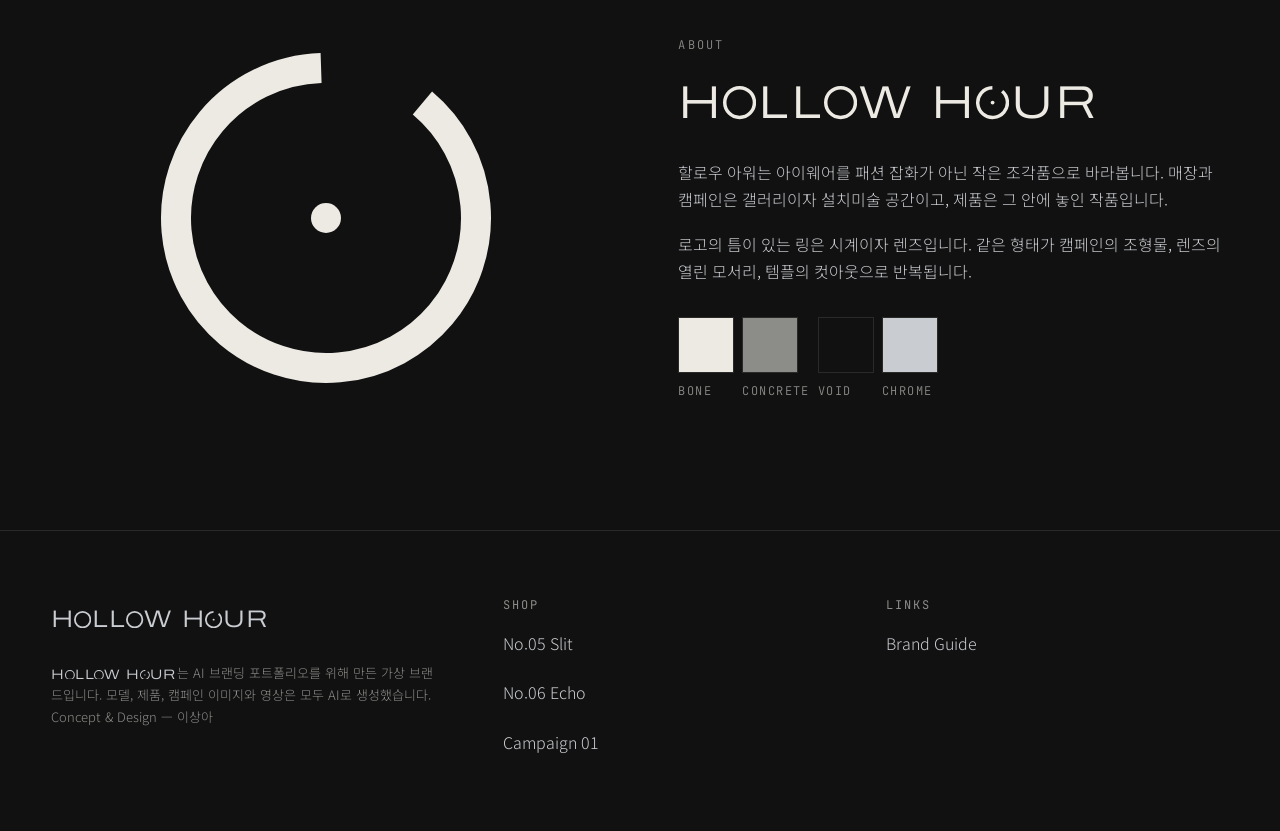
==== commit aab46697: "Add files via upload" ====
--- a/index.html
+++ b/index.html
@@ -1,21 +1,1095 @@
 <!doctype html>
 <html lang="ko">
-  <head>
-    <meta charset="UTF-8" />
-    <link rel="icon" type="image/svg+xml" href="./favicon.svg" />
-    <meta name="viewport" content="width=device-width, initial-scale=1.0" />
-    <link rel="preconnect" href="https://fonts.googleapis.com" />
-    <link rel="preconnect" href="https://fonts.gstatic.com" crossorigin />
-    <link href="https://fonts.googleapis.com/css2?family=Noto+Sans+KR:wght@300;400;500;700;900&display=swap" rel="stylesheet" />
-    <title>이상아 — 패션 커머스 웹디자이너 포트폴리오</title>
-    <meta name="description" content="상세페이지, 촬영, AI 이미지, 자사몰 운영까지 7년간 커머스의 화면을 만들어 온 웹디자이너 이상아의 포트폴리오" />
-    <meta property="og:type" content="website" />
-    <meta property="og:title" content="이상아 — 패션 커머스 웹디자이너 포트폴리오" />
-    <meta property="og:description" content="커머스의 문제를 찾아 콘텐츠와 디자인으로 푸는 디자이너" />
-    <script type="module" crossorigin src="./index-CM5zLgkn.js"></script>
-    <link rel="stylesheet" crossorigin href="./index-CRQegdRP.css">
-  </head>
-  <body>
-    <div id="root"></div>
-  </body>
+<head>
+<meta charset="utf-8">
+<meta name="viewport" content="width=device-width,initial-scale=1,viewport-fit=cover">
+<meta name="description" content="HOLLOW HOUR — AI로 만든 가상 아이웨어 브랜드 사이트 (Concept & Design 이상아)">
+</head>
+<body>
+<title>HOLLOW HOUR</title>
+<script>document.documentElement.lang = 'ko';</script>
+<link rel="preconnect" href="https://fonts.googleapis.com">
+<link rel="preconnect" href="https://fonts.gstatic.com" crossorigin>
+<link rel="stylesheet" href="https://fonts.googleapis.com/css2?family=Archivo:wdth,wght@100..125,300..500&family=JetBrains+Mono:wght@400&family=Noto+Sans+KR:wght@300;400&display=swap">
+<style>
+/* Layout: alternating void / bone bands like a gallery walk-through; wide display type, mono captions, one film frame. */
+:root {
+  --void: #111111;
+  --bone: #EDEAE4;
+  --concrete: #8C8C88;
+  --chrome: #C9CCD1;
+  --ink-soft: #3A3A38;
+  --ink-mute: #5A5A57;
+  --line-dark: #2A2A28;
+  --display: 'Archivo', 'Helvetica Neue', Arial, sans-serif;
+  --body: 'Noto Sans KR', 'Apple SD Gothic Neo', 'Malgun Gothic', sans-serif;
+  --mono: 'JetBrains Mono', ui-monospace, 'SFMono-Regular', Menlo, monospace;
+  --gutter: clamp(16px, 4vw, 64px);
+  --max: 1360px;
+  --acid: #C8F03C;
+  --ease: cubic-bezier(.16, .84, .24, 1);
+  color-scheme: dark;
+}
+* { box-sizing: border-box; }
+html { scroll-behavior: smooth; }
+@media (prefers-reduced-motion: reduce) { html { scroll-behavior: auto; } }
+body { margin: 0; background: var(--void); color: var(--bone); font-family: var(--body); font-weight: 300; font-size: 16px; line-height: 1.7; }
+img, video { max-width: 100%; display: block; }
+a { color: inherit; }
+a:focus-visible, button:focus-visible { outline: 2px solid var(--chrome); outline-offset: 3px; }
+.wrap { max-width: var(--max); margin: 0 auto; padding-inline: var(--gutter); }
+.mono { font-family: var(--mono); font-size: 12px; letter-spacing: 0.18em; text-transform: uppercase; }
+.display { font-family: var(--display); font-stretch: 125%; font-weight: 300; letter-spacing: 0.02em; text-wrap: balance; }
+
+/* header */
+.top { position: sticky; top: env(safe-area-inset-top, 0px); z-index: 10; background: color-mix(in srgb, var(--void) 88%, transparent); backdrop-filter: blur(8px); border-bottom: 1px solid var(--line-dark); }
+.top .wrap { display: flex; align-items: center; justify-content: space-between; gap: 4px 24px; padding-block: 8px; flex-wrap: wrap; }
+.brand { display: flex; align-items: center; gap: 10px; text-decoration: none; }
+.wm { display: inline-flex; align-items: center; gap: 0.04em; font-family: var(--display); font-stretch: 125%; font-weight: 300; font-size: 20px; line-height: 1; }
+.wm svg { width: 0.72em; height: 0.72em; flex-shrink: 0; }
+.wm .sp { width: 0.36em; }
+footer .wm { font-size: 24px; }
+.wm.wm-inline { font-size: 1.05em; vertical-align: -0.08em; margin-right: 0.15em; color: var(--chrome); }
+.about h2.about-wm { margin: 0 0 28px; line-height: 1; }
+.about-wm .wm { font-size: clamp(28px, 3.6vw, 48px); }
+.nav { display: flex; gap: clamp(14px, 2.4vw, 32px); flex-wrap: wrap; }
+.nav a { text-decoration: none; color: var(--chrome); padding-block: 14px; }
+.nav a:hover { color: var(--bone); }
+.nav a.shop { color: var(--bone); border-bottom: 1px solid currentColor; }
+
+/* main visual */
+.main-visual { position: relative; height: max(560px, calc(100svh - 58px)); overflow: hidden; background: #000; }
+.mv-panels { position: absolute; inset: 0; display: grid; grid-template-columns: minmax(0, 1fr) minmax(0, 1fr) minmax(0, 1fr); gap: 4px; }
+.mv-panels img, .mv-panels video { width: 100%; height: 100%; object-fit: cover; max-width: none; }
+.mv-side { filter: grayscale(0.15) brightness(0.82); }
+.mv-overlay { position: absolute; inset: 0; display: flex; flex-direction: column; align-items: center; justify-content: flex-end; gap: 18px; padding: 0 var(--gutter) 48px; text-align: center; background: linear-gradient(to top, rgba(17,17,17,0.94) 0%, rgba(17,17,17,0.78) 36%, rgba(17,17,17,0) 70%); }
+.mv-eyebrow { margin: 0; color: var(--chrome); text-shadow: 0 1px 12px rgba(0,0,0,.55); }
+.mv-wm { font-size: clamp(34px, 6.4vw, 104px); color: var(--bone); }
+.mv-copy { margin: 0; font-family: var(--display); font-stretch: 125%; font-weight: 300; font-size: clamp(14px, 1.4vw, 20px); letter-spacing: 0.08em; text-transform: uppercase; color: var(--chrome); }
+.mv-scroll { margin-top: 18px; text-decoration: none; color: var(--chrome); padding: 12px 0; }
+.mv-scroll:hover { color: var(--bone); }
+.mv-toggle { position: absolute; right: var(--gutter); bottom: 40px; z-index: 2; display: inline-flex; align-items: center; justify-content: center; width: 44px; height: 44px; border: 1px solid rgba(201,204,209,.5); border-radius: 50%; background: rgba(17,17,17,.45); color: var(--bone); cursor: pointer; backdrop-filter: blur(4px); }
+.mv-toggle:hover { border-color: var(--bone); }
+.mv-toggle svg { width: 14px; height: 14px; }
+@media (max-width: 700px) {
+  .mv-toggle { bottom: 24px; }
+  .mv-panels { grid-template-columns: minmax(0, 1fr); }
+  .mv-side { display: none; }
+}
+
+/* hero */
+.hero .wrap { display: grid; grid-template-columns: minmax(0, 1.3fr) minmax(0, 1fr); gap: clamp(32px, 6vw, 96px); align-items: end; padding-block: clamp(56px, 9vw, 120px); }
+.hero h1 { margin: 0; font-size: clamp(34px, 4.6vw, 68px); line-height: 1.04; text-wrap: initial; }
+.hero h1 .ln { display: block; white-space: nowrap; }
+@media (max-width: 520px) { .hero h1 .ln { white-space: normal; } }
+.hero .lede { margin: 28px 0 0; max-width: 34em; color: var(--chrome); font-size: 17px; }
+.hero .cta { display: flex; gap: 28px; margin-top: 40px; flex-wrap: wrap; }
+.btn { display: inline-block; text-decoration: none; font-family: var(--mono); font-size: 13px; letter-spacing: 0.2em; padding: 14px 0; border-bottom: 1px solid currentColor; }
+.btn.quiet { color: var(--concrete); }
+.film-frame { position: relative; justify-self: end; width: min(100%, 380px); aspect-ratio: 9 / 16; background: #000; }
+.film-frame video { width: 100%; height: 100%; object-fit: cover; }
+.film-frame .tag { position: absolute; left: 14px; bottom: 12px; color: var(--bone); }
+
+/* bands */
+.band { padding-block: clamp(72px, 10vw, 140px); }
+.band.bone { background: var(--bone); color: var(--void); }
+.head { display: flex; justify-content: space-between; align-items: end; gap: 24px; flex-wrap: wrap; border-bottom: 1px solid currentColor; padding-bottom: 20px; margin-bottom: clamp(32px, 5vw, 56px); }
+.head h2 { margin: 0; font-size: clamp(28px, 3.6vw, 48px); line-height: 1.1; }
+.head p { margin: 0; max-width: 32em; color: var(--ink-mute); }
+.band:not(.bone) .head { border-color: var(--line-dark); }
+.band:not(.bone) .head p { color: var(--concrete); }
+
+/* collection */
+.products { display: grid; grid-template-columns: repeat(2, minmax(0, 1fr)); gap: clamp(24px, 4vw, 56px); }
+.product { display: flex; flex-direction: column; gap: 18px; min-width: 0; }
+.product .shot { aspect-ratio: 1 / 1; overflow: hidden; background: #E8E5DE; }
+.product .shot img { width: 100%; height: 100%; object-fit: cover; transition: transform 600ms ease; }
+.product:hover .shot img { transform: scale(1.03); }
+@media (prefers-reduced-motion: reduce) { .product .shot img { transition: none; } .product:hover .shot img { transform: none; } }
+.product .row { display: flex; justify-content: space-between; align-items: baseline; gap: 16px; flex-wrap: wrap; }
+.product h3 { margin: 0; font-size: 28px; }
+.product .meta { color: var(--ink-mute); font-size: 15px; }
+.price { font-family: var(--mono); font-size: 14px; letter-spacing: 0.08em; font-variant-numeric: tabular-nums; }
+.specs { list-style: none; margin: 0; padding: 0; border-top: 1px solid #C9CCD1; font-size: 14px; }
+.specs li { display: flex; gap: 16px; padding: 10px 0; border-bottom: 1px solid #C9CCD1; }
+.specs li span:first-child { width: 110px; flex-shrink: 0; color: var(--ink-mute); }
+
+/* design points */
+.points { display: grid; grid-template-columns: repeat(3, minmax(0, 1fr)); gap: clamp(20px, 3vw, 40px); }
+.point { display: flex; flex-direction: column; gap: 14px; min-width: 0; }
+.point img { aspect-ratio: 4 / 3; width: 100%; object-fit: cover; background: #E8E5DE; }
+.point h3 { margin: 0; font-size: 18px; }
+.point p { margin: 0; color: var(--ink-soft); font-size: 15px; }
+
+/* campaign */
+.gallery { display: grid; grid-template-columns: repeat(4, minmax(0, 1fr)); gap: 12px; }
+.gallery figure { margin: 0; position: relative; min-width: 0; }
+.gallery img { width: 100%; aspect-ratio: 3 / 4; object-fit: cover; }
+.gallery figure.wide { grid-column: span 2; grid-row: span 2; }
+.gallery figure.wide img { height: 100%; }
+.gallery figcaption { position: absolute; left: 10px; bottom: 8px; color: var(--bone); font-size: 12px; text-shadow: 0 1px 8px rgba(0,0,0,.6); }
+
+/* about */
+.about .wrap { display: grid; grid-template-columns: minmax(0, 1fr) minmax(0, 1fr); gap: clamp(32px, 6vw, 96px); align-items: center; }
+.about .symbol { color: var(--bone); justify-self: center; width: min(100%, 360px); }
+.about h2 { margin: 0 0 24px; font-size: clamp(28px, 3.6vw, 48px); line-height: 1.15; }
+.about p { margin: 0 0 18px; color: var(--chrome); max-width: 34em; }
+.palette { display: flex; gap: 8px; margin-top: 32px; flex-wrap: wrap; }
+.palette div { display: flex; flex-direction: column; gap: 8px; font-size: 12px; letter-spacing: .12em; color: var(--concrete); }
+.palette i { width: 56px; height: 56px; border: 1px solid var(--line-dark); }
+
+/* product detail */
+.pdp-back { padding-block: 28px 0; }
+.pdp-back a { display: inline-block; padding-block: 14px; text-decoration: none; color: var(--concrete); }
+.pdp-back a:hover { color: var(--bone); }
+.pdp-top { display: grid; grid-template-columns: minmax(0, 1.1fr) minmax(0, 1fr); gap: clamp(32px, 5vw, 80px); align-items: start; padding-block: 28px clamp(64px, 8vw, 112px); }
+.pdp-hero { width: 100%; aspect-ratio: 3 / 4; object-fit: cover; }
+.pdp-info { position: sticky; top: calc(env(safe-area-inset-top, 0px) + 84px); display: flex; flex-direction: column; gap: 14px; min-width: 0; }
+.pdp-eyebrow { margin: 0; color: var(--concrete); }
+.pdp-name { margin: 0; font-size: clamp(56px, 7vw, 112px); line-height: 0.95; }
+.pdp-color { margin: 0; color: var(--chrome); }
+.pdp-price { margin: 8px 0 0; font-family: var(--mono); font-size: 18px; letter-spacing: 0.06em; font-variant-numeric: tabular-nums; }
+.pdp-copy { margin: 8px 0 0; color: var(--chrome); max-width: 34em; }
+.pdp-specs { margin-top: 12px; border-color: var(--line-dark); }
+.pdp-specs li { border-color: var(--line-dark); }
+.pdp-specs li span:first-child { color: var(--concrete); }
+.pdp-buy { display: block; margin-top: 18px; padding: 18px; text-align: center; text-decoration: none; background: var(--bone); color: var(--void); }
+.pdp-buy:hover { background: var(--chrome); }
+.pdp-buy.is-concept, .motion .pdp-buy.is-concept { background: none; color: var(--chrome); border: 1px solid var(--line-dark); cursor: default; }
+.pdp-buy.is-concept::after { display: none; }
+.concept-note { margin: 10px 0 0; font-size: 13px; color: var(--concrete); }
+.pdp-band { background: var(--bone); color: var(--void); padding-block: clamp(72px, 10vw, 140px); }
+.pdp-band .point .mono { color: var(--ink-mute); }
+.pdp-styling { display: grid; grid-template-columns: repeat(4, minmax(0, 1fr)); gap: 12px; }
+.pdp-styling img { width: 100%; aspect-ratio: 3 / 4; object-fit: cover; }
+.pdp-next { margin-top: 48px; }
+@media (max-width: 900px) {
+  .pdp-top { grid-template-columns: minmax(0, 1fr); }
+  .pdp-info { position: static; }
+  .pdp-styling { grid-template-columns: repeat(2, minmax(0, 1fr)); }
+}
+
+/* product detail long-form (상세페이지): an 860px column, bands run full width */
+.pdp-hero-product { aspect-ratio: 1 / 1; background: #E8E5DE; }
+.dtl { border-top: 1px solid var(--line-dark); }
+.dtl-col { max-width: 860px; margin-inline: auto; }
+.dtl-pad { padding-inline: max(16px, min(72px, 8vw)); }
+.dtl-bone { background: var(--bone); color: var(--void); }
+.dtl-media { overflow: hidden; }
+.dtl-media img { width: 100%; height: 100%; object-fit: cover; display: block; max-width: none; }
+.dtl-hero .dtl-col { position: relative; }
+.dtl-hero .dtl-media { aspect-ratio: 860 / 1147; max-width: 100%; }
+.dtl-hero-cap { position: absolute; left: 0; right: 0; bottom: clamp(24px, 6vw, 56px); display: flex; justify-content: space-between; align-items: flex-end; gap: 16px; flex-wrap: wrap; color: var(--bone); }
+.dtl-hero-name { display: flex; flex-direction: column; gap: 8px; }
+.dtl-name { margin: 0; font-size: clamp(48px, 10vw, 88px); line-height: 1; text-transform: uppercase; }
+.dtl-intro { padding-block: clamp(80px, 12vw, 120px); display: flex; flex-direction: column; align-items: center; gap: 36px; text-align: center; }
+.dtl-intro h2 { margin: 0; font-size: clamp(20px, 3vw, 26px); line-height: 1.5; letter-spacing: 0.04em; text-transform: uppercase; }
+.dtl-intro p { margin: 0; max-width: 34em; font-size: 17px; line-height: 2; color: var(--chrome); }
+.dtl-front { padding-block: clamp(72px, 10vw, 96px) clamp(56px, 8vw, 80px); }
+.dtl-front-head { display: flex; flex-direction: column; align-items: center; gap: 12px; margin-bottom: 24px; text-align: center; }
+.dtl-sub { color: var(--ink-mute); }
+.dtl-front .dtl-media { aspect-ratio: 860 / 560; max-width: 100%; background: #E8E5DE; }
+.dtl-points { padding-block: 40px clamp(80px, 12vw, 120px); }
+.dtl-points .dtl-col { display: flex; flex-direction: column; gap: clamp(56px, 9vw, 80px); }
+.dtl-sec-head { display: flex; flex-direction: column; gap: 12px; }
+.dtl-sec-head p { margin: 0; font-size: 15px; color: var(--ink-mute); }
+.dtl-points .dtl-sec-head { border-top: 1px solid currentColor; padding-top: 48px; }
+.dtl-point { display: flex; flex-direction: column; gap: 28px; }
+.dtl-point .dtl-media { aspect-ratio: 860 / 400; max-width: 100%; background: #E8E5DE; }
+.dtl-point-row { display: flex; gap: clamp(16px, 4vw, 32px); }
+.dtl-point-row > div { display: flex; flex-direction: column; gap: 10px; min-width: 0; }
+.dtl-num { width: 40px; flex-shrink: 0; padding-top: 3px; }
+.dtl-point h3 { margin: 0; font-size: 18px; letter-spacing: 0.04em; text-transform: uppercase; }
+.dtl-point p { margin: 0; font-size: 15px; line-height: 1.8; color: var(--ink-soft); }
+.dtl-styling { padding-block: clamp(80px, 12vw, 120px); }
+.dtl-styling .dtl-col { display: flex; flex-direction: column; gap: 48px; }
+.dtl-styling .dtl-sec-head p { color: var(--concrete); }
+.dtl-grid { display: grid; grid-template-columns: repeat(2, minmax(0, 1fr)); gap: 12px; }
+.dtl-grid .dtl-media { aspect-ratio: 3 / 4; max-width: 100%; }
+.dtl-info { padding-block: clamp(72px, 10vw, 100px); }
+.dtl-info .dtl-col { display: flex; flex-direction: column; gap: 32px; }
+.dtl-table { border-top: 1px solid var(--void); font-size: 15px; }
+.dtl-row { display: flex; gap: 16px; padding: 18px 0; border-bottom: 1px solid var(--chrome); }
+.dtl-row span:first-child { width: clamp(88px, 20vw, 180px); flex-shrink: 0; color: var(--ink-mute); }
+.dtl-row span:last-child { min-width: 0; }
+.dtl-end .dtl-media { aspect-ratio: 860 / 700; max-width: 100%; }
+.dtl-sign { display: flex; flex-direction: column; align-items: center; gap: 18px; padding-block: 64px 24px; }
+.dtl-sign .wm { font-size: 28px; }
+.dtl-ko { font-size: 13px; letter-spacing: 0.6em; color: var(--concrete); }
+.dtl-next { display: flex; justify-content: center; padding-block: 24px clamp(72px, 10vw, 112px); }
+
+/* brand guide popup */
+.nav-btn, .btn-reset, .link-reset { font: inherit; background: none; border: 0; color: inherit; cursor: pointer; padding: 0; text-align: left; }
+.nav-btn { color: var(--chrome); padding-block: 14px; letter-spacing: inherit; text-transform: inherit; }
+.nav-btn:hover { color: var(--bone); }
+.btn-reset { font-family: var(--mono); font-size: 13px; letter-spacing: 0.2em; padding: 14px 0; border-bottom: 1px solid currentColor; }
+.link-reset { color: var(--chrome); }
+.link-reset:hover { color: var(--bone); }
+.guide { position: fixed; inset: 0; z-index: 50; display: flex; align-items: center; justify-content: center; padding: max(16px, env(safe-area-inset-top, 0px)) 16px max(16px, env(safe-area-inset-bottom, 0px)); }
+.guide-backdrop { position: absolute; inset: 0; background: rgba(0, 0, 0, 0.78); }
+.guide-panel { position: relative; width: min(1240px, 100%); height: min(92vh, 100%); background: var(--void); border: 1px solid var(--line-dark); display: flex; flex-direction: column; min-height: 0; }
+.guide-bar { display: flex; justify-content: space-between; align-items: center; gap: 16px; padding: 18px clamp(16px, 3vw, 32px); border-bottom: 1px solid var(--line-dark); }
+.guide-eyebrow { margin: 0 0 6px; color: var(--concrete); }
+.guide-title { margin: 0; font-size: clamp(22px, 2.4vw, 32px); line-height: 1; }
+.guide-close { background: none; border: 1px solid var(--line-dark); color: var(--bone); padding: 12px 16px; cursor: pointer; }
+.guide-close:hover { border-color: var(--chrome); }
+.guide-scroll { flex: 1; min-height: 0; overflow-y: auto; padding: clamp(20px, 3vw, 40px) clamp(16px, 3vw, 40px); }
+.pf-pages { display: flex; flex-direction: column; align-items: center; gap: 48px; }
+.pf-page { margin: 0; width: 100%; display: flex; flex-direction: column; gap: 12px; }
+.pf-page figcaption { display: flex; justify-content: space-between; gap: 16px; color: var(--concrete); }
+.pf-page img { width: 100%; height: auto; border: 1px solid var(--line-dark); }
+body.guide-open { overflow: hidden; }
+[hidden] { display: none !important; }
+
+/* footer */
+footer { border-top: 1px solid var(--line-dark); }
+footer .wrap { display: grid; grid-template-columns: minmax(0, 1.2fr) repeat(2, minmax(0, 1fr)); gap: 40px; padding-block: 64px; }
+footer h3 { margin: 0 0 4px; font-size: 12px; color: var(--concrete); font-weight: 400; }
+footer ul { list-style: none; margin: 0; padding: 0; display: flex; flex-direction: column; gap: 0; }
+footer ul a, footer ul button { display: inline-block; padding-block: 11px; }
+footer ul .link-reset { padding-block: 11px; }
+.brand { padding-block: 10px; }
+footer a { text-decoration: none; color: var(--chrome); }
+footer a:hover { color: var(--bone); }
+.fine { color: var(--concrete); font-size: 13px; margin-top: 18px; max-width: 30em; }
+
+@media (max-width: 900px) {
+  .hero .wrap, .about .wrap { grid-template-columns: minmax(0, 1fr); }
+  .film-frame { justify-self: start; width: min(100%, 320px); }
+  .points { grid-template-columns: minmax(0, 1fr); }
+  .gallery { grid-template-columns: repeat(2, minmax(0, 1fr)); }
+  footer .wrap { grid-template-columns: minmax(0, 1fr); }
+}
+@media (max-width: 600px) {
+  .products { grid-template-columns: minmax(0, 1fr); }
+  .top .wrap { padding-block: 6px 0; }
+  .nav { width: 100%; justify-content: space-between; gap: 8px; }
+  .main-visual { height: max(520px, calc(100svh - 100px)); }
+}
+</style>
+
+<div class="intro" id="introSeq" aria-hidden="true">
+  <div class="intro-inner">
+    <svg class="intro-sym" viewBox="0 0 96 96"><circle class="arc" cx="48" cy="48" r="40" transform="rotate(-50 48 48)"></circle><circle class="dot" cx="48" cy="48" r="5" fill="currentColor"></circle></svg>
+    <div class="intro-wm-slot"></div>
+    <div class="intro-meta mono"><span>Campaign 01</span><span class="intro-count">000</span></div>
+    <div class="intro-bar"><i></i></div>
+  </div>
+</div>
+<script>
+(function () {
+  var d = document.documentElement, el = document.getElementById('introSeq'), seen = false;
+  try { seen = sessionStorage.getItem('hh-intro') === '1'; } catch (e) {}
+  if (seen || location.hash.replace('#', '') || matchMedia('(prefers-reduced-motion: reduce)').matches) { el.remove(); return; }
+  d.classList.add('intro-lock');
+  setTimeout(function () { d.classList.remove('intro-lock'); if (el.isConnected && !el.classList.contains('go')) el.remove(); }, 4500);
+})();
+</script>
+<div class="scroll-progress" aria-hidden="true"></div>
+
+<header class="top">
+  <div class="wrap">
+    <a class="brand" href="#top" aria-label="HOLLOW HOUR home">
+      <span class="wm" role="img" aria-label="HOLLOW HOUR"><span>H</span><svg viewBox="0 0 96 96" aria-hidden="true"><circle cx="48" cy="48" r="43" fill="none" stroke="currentColor" stroke-width="10"></circle></svg><span>L</span><span>L</span><svg viewBox="0 0 96 96" aria-hidden="true"><circle cx="48" cy="48" r="43" fill="none" stroke="currentColor" stroke-width="10"></circle></svg><span>W</span><span class="sp"></span><span>H</span><svg viewBox="0 0 96 96" aria-hidden="true"><circle cx="48" cy="48" r="43" fill="none" stroke="currentColor" stroke-width="10" stroke-dasharray="238 32.2" transform="rotate(-50 48 48)"></circle><circle cx="48" cy="48" r="5.5" fill="currentColor"></circle></svg><span>U</span><span>R</span></span>
+    </a>
+    <nav class="nav mono" aria-label="Main">
+      <a class="shop" href="#collection" data-link="shop">Shop</a>
+      <a href="#campaign">Campaign</a>
+      <a href="#about">About</a>
+      <button type="button" class="nav-btn" data-open-guide>Brand Guide</button>
+    </nav>
+  </div>
+</header>
+
+<main id="top">
+<div id="home">
+  <section class="main-visual" aria-label="HOLLOW HOUR Campaign 01">
+    <div class="mv-panels">
+      <img class="mv-side" src="img/c00.jpg?v=2" alt="Model 01 close-up wearing SLIT">
+      <video class="mv-film" src="img/film.mp4?v=2" poster="img/c16.jpg?v=2" autoplay muted loop playsinline aria-label="HOLLOW HOUR campaign film"></video>
+      <img class="mv-side" src="img/c15.jpg?v=3" alt="Model 02 close-up wearing ECHO">
+    </div>
+    <div class="mv-overlay">
+      <p class="mono mv-eyebrow">Campaign 01 — No.05 Slit &amp; No.06 Echo</p>
+      <span class="wm mv-wm" role="img" aria-label="HOLLOW HOUR"><span>H</span><svg viewBox="0 0 96 96" aria-hidden="true"><circle cx="48" cy="48" r="43" fill="none" stroke="currentColor" stroke-width="10"></circle></svg><span>L</span><span>L</span><svg viewBox="0 0 96 96" aria-hidden="true"><circle cx="48" cy="48" r="43" fill="none" stroke="currentColor" stroke-width="10"></circle></svg><span>W</span><span class="sp"></span><span>H</span><svg viewBox="0 0 96 96" aria-hidden="true"><circle cx="48" cy="48" r="43" fill="none" stroke="currentColor" stroke-width="10" stroke-dasharray="238 32.2" transform="rotate(-50 48 48)"></circle><circle cx="48" cy="48" r="5.5" fill="currentColor"></circle></svg><span>U</span><span>R</span></span>
+      <p class="mv-copy">A strange object in an ordinary hour</p>
+      <a class="mono mv-scroll" href="#intro">Scroll ↓</a>
+    </div>
+    <button type="button" class="mv-toggle" aria-pressed="false" aria-label="캠페인 영상 일시정지" title="캠페인 영상 일시정지"><svg viewBox="0 0 14 14" aria-hidden="true"><rect x="2" y="1" width="3.5" height="12" fill="currentColor"/><rect x="8.5" y="1" width="3.5" height="12" fill="currentColor"/></svg></button>
+  </section>
+
+  <section class="hero" id="intro">
+    <div class="wrap">
+      <div>
+        <p class="mono" style="margin:0 0 28px;color:var(--concrete)">New — No.05 Slit</p>
+        <h1 class="display"><span class="ln">A strange object</span> <span class="ln">in an ordinary hour</span></h1>
+        <p class="lede">평범한 시간에 불시착한 낯선 오브제. HOLLOW HOUR는 아이웨어를 작은 조각품처럼 다룹니다. 가늘게 열린 틈 하나, 시그니처 아이웨어 SLIT를 소개합니다.</p>
+        <div class="cta">
+          <a class="btn" href="#slit">SHOP NO.05 SLIT →</a>
+          <a class="btn quiet" href="#campaign">VIEW CAMPAIGN</a>
+          <button type="button" class="btn quiet btn-reset" data-open-guide>VIEW BRAND GUIDE</button>
+        </div>
+      </div>
+      <figure class="film-frame" style="margin:0">
+        <img src="img/c13.jpg?v=2" alt="Model 01 wearing NO.05 SLIT in front of the ring sculpture" style="width:100%;height:100%;object-fit:cover">
+        <figcaption class="tag mono">No.05 Slit — Chrome Silver</figcaption>
+      </figure>
+    </div>
+  </section>
+
+  <section class="band bone" id="collection">
+    <div class="wrap">
+      <div class="head">
+        <h2 class="display">Collection 01</h2>
+        <p>브러시드 크롬과 스모크 그레이. 같은 소재, 다른 형태의 두 가지 아이웨어.</p>
+      </div>
+      <div class="products">
+        <article class="product">
+          <div class="shot"><img src="img/p_fold.jpg" alt="NO.05 SLIT sunglasses, front view" loading="lazy"></div>
+          <div class="row">
+            <h3 class="display">No.05 Slit</h3>
+            <span class="price">₩270,000</span>
+          </div>
+          <span class="meta">Signature — Chrome Silver / Smoke Grey</span>
+          <ul class="specs">
+            <li><span>프레임</span><span>아몬드 메탈, 오픈 코너</span></li>
+            <li><span>렌즈</span><span>스모크 그레이 / UV 99.9% 차단</span></li>
+            <li><span>사이즈</span><span>렌즈 너비 56.6mm<br>브릿지 19mm<br>프레임 프론트 137.5mm<br>템플 길이 127.7mm<br>렌즈 높이 32.7mm</span></li>
+            <li><span>구성품</span><span>소프트 케이스, 클리너</span></li>
+          </ul>
+          <a class="btn" href="#slit" style="align-self:flex-start">VIEW PRODUCT →</a>
+        </article>
+        <article class="product">
+          <div class="shot"><img src="img/e_front.jpg?v=2" alt="NO.06 ECHO sunglasses, front view" loading="lazy"></div>
+          <div class="row">
+            <h3 class="display">No.06 Echo</h3>
+            <span class="price">Coming soon</span>
+          </div>
+          <span class="meta">Daily — Chrome Silver / Smoke Grey</span>
+          <ul class="specs">
+            <li><span>프레임</span><span>라운드 메탈, 더블브릿지</span></li>
+            <li><span>렌즈</span><span>스모크 그레이 / UV 99.9% 차단</span></li>
+            <li><span>사이즈</span><span>렌즈 너비 52.7mm<br>브릿지 20mm<br>프레임 프론트 141.3mm<br>템플 길이 150.3mm<br>렌즈 높이 31mm</span></li>
+            <li><span>디테일</span><span>템플 링 컷아웃</span></li>
+            <li><span>구성품</span><span>소프트 케이스, 클리너</span></li>
+          </ul>
+          <a class="btn" href="#echo" style="align-self:flex-start">VIEW PRODUCT →</a>
+        </article>
+      </div>
+    </div>
+  </section>
+
+
+  <section class="band" id="campaign">
+    <div class="wrap">
+      <div class="head">
+        <h2 class="display">Campaign 01</h2>
+        <p>콘크리트 공간에 놓인 4m의 크롬 링. 두 인물과 두 개의 오브제가 설치물처럼 멈춰 선 시간.</p>
+      </div>
+      <div class="gallery">
+        <figure class="wide"><img src="img/c11.jpg?v=2" alt="Model 01 and model 02 standing side by side in front of the ring" loading="lazy"><figcaption class="mono">Slit &amp; Echo</figcaption></figure>
+        <figure><img src="img/c00.jpg?v=2" alt="Model 01 close-up wearing SLIT" loading="lazy"><figcaption class="mono">Slit</figcaption></figure>
+        <figure><img src="img/c15.jpg?v=3" alt="Model 02 close-up wearing ECHO" loading="lazy"><figcaption class="mono">Echo</figcaption></figure>
+        <figure><img src="img/c14.jpg?v=2" alt="Model 01 side profile wearing SLIT" loading="lazy"><figcaption class="mono">Slit</figcaption></figure>
+        <figure><img src="img/c09.jpg?v=2" alt="Model 02 three-quarter view wearing ECHO" loading="lazy"><figcaption class="mono">Echo</figcaption></figure>
+        <figure><img src="img/c03.jpg?v=2" alt="Model 01 seated in front of the ring" loading="lazy"><figcaption class="mono">Slit</figcaption></figure>
+        <figure><img src="img/c07.jpg?v=3" alt="Model 01 in front, model 02 behind in profile" loading="lazy"><figcaption class="mono">Slit &amp; Echo</figcaption></figure>
+        <figure><img src="img/c12.jpg?v=2" alt="Model 02 touching the temple of ECHO" loading="lazy"><figcaption class="mono">Echo</figcaption></figure>
+        <figure><img src="img/c05.jpg?v=2" alt="Pair facing each other in profile" loading="lazy"><figcaption class="mono">Slit &amp; Echo</figcaption></figure>
+      </div>
+    </div>
+  </section>
+
+  <section class="band about" id="about" style="padding-top:0">
+    <div class="wrap">
+      <svg class="symbol" viewBox="0 0 96 96" role="img" aria-label="HOLLOW HOUR symbol, a ring with an open gap"><circle cx="48" cy="48" r="40" fill="none" stroke="currentColor" stroke-width="8" stroke-dasharray="222 29.3" transform="rotate(-50 48 48)"></circle><circle cx="48" cy="48" r="4" fill="currentColor"></circle></svg>
+      <div>
+        <p class="mono" style="margin:0 0 20px;color:var(--concrete)">About</p>
+        <h2 class="about-wm"><span class="wm" role="img" aria-label="HOLLOW HOUR"><span>H</span><svg viewBox="0 0 96 96" aria-hidden="true"><circle cx="48" cy="48" r="43" fill="none" stroke="currentColor" stroke-width="10"></circle></svg><span>L</span><span>L</span><svg viewBox="0 0 96 96" aria-hidden="true"><circle cx="48" cy="48" r="43" fill="none" stroke="currentColor" stroke-width="10"></circle></svg><span>W</span><span class="sp"></span><span>H</span><svg viewBox="0 0 96 96" aria-hidden="true"><circle cx="48" cy="48" r="43" fill="none" stroke="currentColor" stroke-width="10" stroke-dasharray="238 32.2" transform="rotate(-50 48 48)"></circle><circle cx="48" cy="48" r="5.5" fill="currentColor"></circle></svg><span>U</span><span>R</span></span></h2>
+        <p>할로우 아워는 아이웨어를 패션 잡화가 아닌 작은 조각품으로 바라봅니다. 매장과 캠페인은 갤러리이자 설치미술 공간이고, 제품은 그 안에 놓인 작품입니다.</p>
+        <p>로고의 틈이 있는 링은 시계이자 렌즈입니다. 같은 형태가 캠페인의 조형물, 렌즈의 열린 모서리, 템플의 컷아웃으로 반복됩니다.</p>
+        <div class="palette mono" aria-label="Brand colors">
+          <div><i style="background:#EDEAE4"></i>Bone</div>
+          <div><i style="background:#8C8C88"></i>Concrete</div>
+          <div><i style="background:#111111"></i>Void</div>
+          <div><i style="background:#C9CCD1"></i>Chrome</div>
+        </div>
+      </div>
+    </div>
+  </section>
+</div>
+
+<article class="pdp" id="pdp-slit" hidden aria-label="NO.05 SLIT product detail">
+  <div class="wrap pdp-back"><a class="mono" href="#collection">← Collection</a></div>
+  <div class="wrap pdp-top">
+    <img class="pdp-hero pdp-hero-product" src="img/p_3q.jpg" alt="NO.05 SLIT three-quarter view">
+    <div class="pdp-info">
+      <p class="mono pdp-eyebrow">No.05 — Signature</p>
+      <h1 class="display pdp-name">Slit</h1>
+      <p class="pdp-color mono">Chrome Silver / Smoke Grey</p>
+      <p class="pdp-price">₩270,000</p>
+      <p class="pdp-copy">평범한 시간에 불시착한 낯선 오브제. SLIT는 가늘게 열린 틈 하나로 얼굴 위의 시선을 바꿉니다. 쓰는 순간, 일상이 조금 이상해집니다.</p>
+      <ul class="specs pdp-specs">
+        <li><span>프레임</span><span>아몬드 메탈, 오픈 코너</span></li>
+        <li><span>렌즈</span><span>스모크 그레이 렌즈 / UV 99.9% 차단 렌즈</span></li>
+        <li><span>사이즈</span><span>렌즈 너비 56.6mm<br>브릿지 19mm<br>프레임 프론트 137.5mm<br>템플 길이 127.7mm<br>렌즈 높이 32.7mm</span></li>
+        <li><span>구성품</span><span>소프트 케이스, 클리너</span></li>
+      </ul>
+      <a class="pdp-buy mono" href="#slit" data-link="shop">Buy Now</a>
+    </div>
+  </div>
+  <div class="dtl" aria-label="No.05 Slit 상세 설명">
+    <section class="dtl-hero">
+      <div class="dtl-col">
+        <div class="dtl-media"><img src="img/c00.jpg?v=2" alt="Model 01 wearing NO.05 SLIT, close-up" loading="lazy"></div>
+        <div class="dtl-hero-cap dtl-pad">
+          <div class="dtl-hero-name"><span class="mono">No.05</span><h2 class="display dtl-name">Slit</h2></div>
+          <span class="mono">HOLLOW HOUR — 2026</span>
+        </div>
+      </div>
+    </section>
+    <section class="dtl-intro dtl-pad">
+      <h2 class="display">A strange object<br>in an ordinary hour</h2>
+      <p class="dtl-rise">평범한 시간에 불시착한 낯선 오브제.<br>SLIT는 가늘게 열린 틈 하나로 얼굴 위의 시선을 바꿉니다.<br>쓰는 순간, 일상이 조금 이상해집니다.</p>
+    </section>
+    <section class="dtl-bone dtl-front">
+      <div class="dtl-col">
+        <div class="dtl-front-head dtl-rise"><span class="mono">No.05 Slit</span><span class="mono dtl-sub">Chrome Silver / Smoke Grey</span></div>
+        <div class="dtl-media"><img src="img/p_fold.jpg" alt="No.05 Slit front view" loading="lazy"></div>
+      </div>
+    </section>
+    <section class="dtl-bone dtl-points">
+      <div class="dtl-col">
+        <div class="dtl-pad"><div class="dtl-sec-head dtl-rise"><span class="mono">Design point</span><p>브랜드 심볼, 틈이 있는 링에서 출발한 세 가지 디테일</p></div></div>
+        <div class="dtl-point">
+          <div class="dtl-media"><img src="img/p_lens.jpg" alt="SLIT close-up of the almond lens and open corner" loading="lazy"></div>
+          <div class="dtl-pad dtl-point-row dtl-rise">
+            <span class="mono dtl-num">01</span>
+            <div><h3 class="display">Asymmetric almond</h3><p>바깥쪽으로 길게 빠지는 비대칭 아몬드 렌즈가 눈매를 길고 날렵하게 이어 줍니다.</p></div>
+          </div>
+        </div>
+        <div class="dtl-point">
+          <div class="dtl-media"><img src="img/p_3q.jpg" alt="SLIT three-quarter view showing the open corner" loading="lazy"></div>
+          <div class="dtl-pad dtl-point-row dtl-rise">
+            <span class="mono dtl-num">02</span>
+            <div><h3 class="display">Open corner</h3><p>렌즈 바깥 모서리의 테를 끊어 낸 열린 구조. 브랜드 심볼의 틈을 프레임 위에 옮겼습니다.</p></div>
+          </div>
+        </div>
+        <div class="dtl-point">
+          <div class="dtl-media"><img src="img/p_side.jpg" alt="SLIT side view showing the ring cut-out on the temple" loading="lazy"></div>
+          <div class="dtl-pad dtl-point-row dtl-rise">
+            <span class="mono dtl-num">03</span>
+            <div><h3 class="display">Ring cut-out</h3><p>납작하고 넓은 메탈 템플에 링 모양 컷아웃 하나만 남겨, 옆모습에서도 브랜드가 읽힙니다.</p></div>
+          </div>
+        </div>
+      </div>
+    </section>
+    <section class="dtl-styling">
+      <div class="dtl-col">
+        <div class="dtl-pad dtl-sec-head dtl-rise"><span class="mono">Styling</span><p>Model 01 / 착용 컬러 Chrome Silver</p></div>
+        <div class="dtl-grid">
+          <div class="dtl-media"><img src="img/c02.jpg?v=2" alt="Model touching the temple of SLIT" loading="lazy"></div>
+          <div class="dtl-media"><img src="img/c14.jpg?v=2" alt="Model side profile wearing SLIT" loading="lazy"></div>
+          <div class="dtl-media"><img src="img/c13.jpg?v=2" alt="Model three-quarter view wearing SLIT" loading="lazy"></div>
+          <div class="dtl-media"><img src="img/c03.jpg?v=2" alt="Model seated wearing SLIT" loading="lazy"></div>
+        </div>
+      </div>
+    </section>
+    <section class="dtl-bone dtl-info">
+      <div class="dtl-col dtl-pad">
+        <span class="mono dtl-rise">Information</span>
+        <div class="dtl-table dtl-rise">
+            <div class="dtl-row"><span>모델명</span><span>NO.05 SLIT</span></div>
+            <div class="dtl-row"><span>컬러</span><span>Chrome Silver / Smoke Grey</span></div>
+            <div class="dtl-row"><span>프레임</span><span>아몬드 메탈, 오픈 코너</span></div>
+            <div class="dtl-row"><span>렌즈</span><span>스모크 그레이 렌즈 / UV 99.9% 차단 렌즈</span></div>
+            <div class="dtl-row"><span>사이즈</span><span>렌즈 너비 : 56.6mm<br>브릿지 : 19mm<br>프레임 프론트 : 137.5mm<br>템플 길이 : 127.7mm<br>렌즈 높이 : 32.7mm</span></div>
+            <div class="dtl-row"><span>구성품</span><span>소프트 케이스, 클리너</span></div>
+            <div class="dtl-row"><span>가격</span><span>270,000원</span></div>
+        </div>
+      </div>
+    </section>
+    <section class="dtl-end">
+      <div class="dtl-col">
+        <div class="dtl-media"><img src="img/c16.jpg?v=2" alt="Model 01 standing under the ring sculpture" loading="lazy"></div>
+        <div class="dtl-sign"><span class="wm" role="img" aria-label="HOLLOW HOUR"><span>H</span><svg viewBox="0 0 96 96" aria-hidden="true"><circle cx="48" cy="48" r="43" fill="none" stroke="currentColor" stroke-width="10"></circle></svg><span>L</span><span>L</span><svg viewBox="0 0 96 96" aria-hidden="true"><circle cx="48" cy="48" r="43" fill="none" stroke="currentColor" stroke-width="10"></circle></svg><span>W</span><span class="sp"></span><span>H</span><svg viewBox="0 0 96 96" aria-hidden="true"><circle cx="48" cy="48" r="43" fill="none" stroke="currentColor" stroke-width="10" stroke-dasharray="238 32.2" transform="rotate(-50 48 48)"></circle><circle cx="48" cy="48" r="5.5" fill="currentColor"></circle></svg><span>U</span><span>R</span></span><span class="dtl-ko">할로우 아워</span></div>
+        <div class="dtl-next"><a class="btn" href="#echo">Next — No.06 Echo →</a></div>
+      </div>
+    </section>
+  </div>
+</article>
+
+<article class="pdp" id="pdp-echo" hidden aria-label="NO.06 ECHO product detail">
+  <div class="wrap pdp-back"><a class="mono" href="#collection">← Collection</a></div>
+  <div class="wrap pdp-top">
+    <img class="pdp-hero pdp-hero-product" src="img/e_3q.jpg?v=2" alt="NO.06 ECHO three-quarter view">
+    <div class="pdp-info">
+      <p class="mono pdp-eyebrow">No.06 — Daily</p>
+      <h1 class="display pdp-name">Echo</h1>
+      <p class="pdp-color mono">Chrome Silver / Smoke Grey</p>
+      <p class="pdp-price">Coming soon</p>
+      <p class="pdp-copy">익숙한 라운드 위에 남긴 낯선 울림. ECHO는 SLIT와 같은 브러시드 크롬과 링 컷아웃을 나눠 가진, 매일 쓰는 데일리 라인입니다.</p>
+      <ul class="specs pdp-specs">
+        <li><span>프레임</span><span>라운드 메탈, 더블브릿지</span></li>
+        <li><span>렌즈</span><span>스모크 그레이 / UV 99.9% 차단</span></li>
+        <li><span>사이즈</span><span>렌즈 너비 52.7mm<br>브릿지 20mm<br>프레임 프론트 141.3mm<br>템플 길이 150.3mm<br>렌즈 높이 31mm</span></li>
+        <li><span>디테일</span><span>템플 링 컷아웃</span></li>
+        <li><span>구성품</span><span>소프트 케이스, 클리너</span></li>
+      </ul>
+      <a class="pdp-buy mono" href="#echo" data-link="echo_notify">Notify Me</a>
+    </div>
+  </div>
+  <div class="dtl" aria-label="No.06 Echo 상세 설명">
+    <section class="dtl-hero">
+      <div class="dtl-col">
+        <div class="dtl-media"><img src="img/c15.jpg?v=3" alt="Model 02 wearing NO.06 ECHO, close-up" loading="lazy"></div>
+        <div class="dtl-hero-cap dtl-pad">
+          <div class="dtl-hero-name"><span class="mono">No.06</span><h2 class="display dtl-name">Echo</h2></div>
+          <span class="mono">HOLLOW HOUR — 2026</span>
+        </div>
+      </div>
+    </section>
+    <section class="dtl-intro dtl-pad">
+      <h2 class="display">A strange object<br>in an ordinary hour</h2>
+      <p class="dtl-rise">익숙한 라운드 위에 남긴 낯선 울림.<br>ECHO는 SLIT와 같은 브러시드 크롬과 링 컷아웃을 나눠 가진,<br>매일 쓰는 데일리 라인입니다.</p>
+    </section>
+    <section class="dtl-bone dtl-front">
+      <div class="dtl-col">
+        <div class="dtl-front-head dtl-rise"><span class="mono">No.06 Echo</span><span class="mono dtl-sub">Chrome Silver / Smoke Grey</span></div>
+        <div class="dtl-media"><img src="img/e_front.jpg?v=2" alt="No.06 Echo front view" loading="lazy"></div>
+      </div>
+    </section>
+    <section class="dtl-bone dtl-points">
+      <div class="dtl-col">
+        <div class="dtl-pad"><div class="dtl-sec-head dtl-rise"><span class="mono">Design point</span><p>클래식한 라운드 형태에 HOLLOW HOUR의 디테일을 더한 세 가지 포인트</p></div></div>
+        <div class="dtl-point">
+          <div class="dtl-media"><img src="img/e_fold.jpg?v=2" alt="ECHO folded, showing the double bridge from above" loading="lazy"></div>
+          <div class="dtl-pad dtl-point-row dtl-rise">
+            <span class="mono dtl-num">01</span>
+            <div><h3 class="display">Double bridge</h3><p>렌즈 위를 곧게 가로지르는 더블브릿지 바가 둥근 형태에 단단한 수평선을 더합니다.</p></div>
+          </div>
+        </div>
+        <div class="dtl-point">
+          <div class="dtl-media"><img src="img/e_3q.jpg?v=2" alt="ECHO three-quarter view" loading="lazy"></div>
+          <div class="dtl-pad dtl-point-row dtl-rise">
+            <span class="mono dtl-num">02</span>
+            <div><h3 class="display">Brushed round</h3><p>SLIT와 같은 브러시드 크롬 마감. 빛을 반사하지 않고 은은하게 머금는 표면입니다.</p></div>
+          </div>
+        </div>
+        <div class="dtl-point">
+          <div class="dtl-media"><img src="img/e_side.jpg?v=2" alt="ECHO side view showing the ring cut-out on the temple" loading="lazy"></div>
+          <div class="dtl-pad dtl-point-row dtl-rise">
+            <span class="mono dtl-num">03</span>
+            <div><h3 class="display">Ring cut-out</h3><p>힌지 옆의 작은 링 컷아웃. SLIT와 한 컬렉션임을 알려 주는 공통 디테일입니다.</p></div>
+          </div>
+        </div>
+      </div>
+    </section>
+    <section class="dtl-styling">
+      <div class="dtl-col">
+        <div class="dtl-pad dtl-sec-head dtl-rise"><span class="mono">Styling</span><p>Model 02 / 착용 컬러 Chrome Silver</p></div>
+        <div class="dtl-grid">
+          <div class="dtl-media"><img src="img/c12.jpg?v=2" alt="Model 02 touching the temple of ECHO" loading="lazy"></div>
+          <div class="dtl-media"><img src="img/c09.jpg?v=2" alt="Model 02 three-quarter view wearing ECHO" loading="lazy"></div>
+          <div class="dtl-media"><img src="img/c06.jpg" alt="Model 02 seated wearing ECHO" loading="lazy"></div>
+          <div class="dtl-media"><img src="img/c05.jpg?v=2" alt="Model 01 and model 02 facing each other in profile" loading="lazy"></div>
+        </div>
+      </div>
+    </section>
+    <section class="dtl-bone dtl-info">
+      <div class="dtl-col dtl-pad">
+        <span class="mono dtl-rise">Information</span>
+        <div class="dtl-table dtl-rise">
+            <div class="dtl-row"><span>모델명</span><span>NO.06 ECHO</span></div>
+            <div class="dtl-row"><span>컬러</span><span>Chrome Silver / Smoke Grey</span></div>
+            <div class="dtl-row"><span>프레임</span><span>라운드 메탈, 더블브릿지</span></div>
+            <div class="dtl-row"><span>렌즈</span><span>스모크 그레이 렌즈 / UV 99.9% 차단 렌즈</span></div>
+            <div class="dtl-row"><span>사이즈</span><span>렌즈 너비 : 52.7mm<br>브릿지 : 20mm<br>프레임 프론트 : 141.3mm<br>템플 길이 : 150.3mm<br>렌즈 높이 : 31mm</span></div>
+            <div class="dtl-row"><span>디테일</span><span>템플 링 컷아웃</span></div>
+            <div class="dtl-row"><span>구성품</span><span>소프트 케이스, 클리너</span></div>
+            <div class="dtl-row"><span>가격</span><span>Coming soon</span></div>
+        </div>
+      </div>
+    </section>
+    <section class="dtl-end">
+      <div class="dtl-col">
+        <div class="dtl-media"><img src="img/c04.jpg?v=2" alt="Model 02 standing under the ring sculpture" loading="lazy"></div>
+        <div class="dtl-sign"><span class="wm" role="img" aria-label="HOLLOW HOUR"><span>H</span><svg viewBox="0 0 96 96" aria-hidden="true"><circle cx="48" cy="48" r="43" fill="none" stroke="currentColor" stroke-width="10"></circle></svg><span>L</span><span>L</span><svg viewBox="0 0 96 96" aria-hidden="true"><circle cx="48" cy="48" r="43" fill="none" stroke="currentColor" stroke-width="10"></circle></svg><span>W</span><span class="sp"></span><span>H</span><svg viewBox="0 0 96 96" aria-hidden="true"><circle cx="48" cy="48" r="43" fill="none" stroke="currentColor" stroke-width="10" stroke-dasharray="238 32.2" transform="rotate(-50 48 48)"></circle><circle cx="48" cy="48" r="5.5" fill="currentColor"></circle></svg><span>U</span><span>R</span></span><span class="dtl-ko">할로우 아워</span></div>
+        <div class="dtl-next"><a class="btn" href="#slit">Next — No.05 Slit →</a></div>
+      </div>
+    </section>
+  </div>
+</article>
+</main>
+
+<div class="guide" id="guide" role="dialog" aria-modal="true" aria-labelledby="guide-title" hidden>
+  <div class="guide-backdrop" data-close-guide></div>
+  <div class="guide-panel">
+    <div class="guide-bar">
+      <div>
+        <p class="mono guide-eyebrow">HOLLOW HOUR — 17 pages</p>
+        <h2 class="display guide-title" id="guide-title">Brand Guide</h2>
+      </div>
+      <button type="button" class="guide-close mono" data-close-guide aria-label="Close brand guide">Close ✕</button>
+    </div>
+    <div class="guide-scroll" tabindex="0">
+      <div class="pf-pages">
+      <figure class="pf-page" style="max-width:1600px"><figcaption class="mono"><span>01 / 17</span><span>Cover</span></figcaption><img src="pf/p01.jpg" alt="Portfolio page 1: Cover" loading="lazy"></figure>
+      <figure class="pf-page" style="max-width:960px"><figcaption class="mono"><span>02 / 17</span><span>Logo</span></figcaption><img src="pf/p02.jpg" alt="Portfolio page 2: Logo" loading="lazy"></figure>
+      <figure class="pf-page" style="max-width:1440px"><figcaption class="mono"><span>03 / 17</span><span>Type &amp; Color</span></figcaption><img src="pf/p03.jpg" alt="Portfolio page 3: Type &amp; Color" loading="lazy"></figure>
+      <figure class="pf-page" style="max-width:1440px"><figcaption class="mono"><span>04 / 17</span><span>Casting</span></figcaption><img src="pf/p04.jpg" alt="Portfolio page 4: Casting" loading="lazy"></figure>
+      <figure class="pf-page" style="max-width:1440px"><figcaption class="mono"><span>05 / 17</span><span>Product</span></figcaption><img src="pf/p05.jpg" alt="Portfolio page 5: Product" loading="lazy"></figure>
+      <figure class="pf-page" style="max-width:1440px"><figcaption class="mono"><span>06 / 17</span><span>Campaign — Model 01 × Slit</span></figcaption><img src="pf/p06.jpg?v=2" alt="Portfolio page 6: Campaign — Model 01 × Slit" loading="lazy"></figure>
+      <figure class="pf-page" style="max-width:1440px"><figcaption class="mono"><span>07 / 17</span><span>Campaign — Model 02 × Echo</span></figcaption><img src="pf/p07.jpg?v=3" alt="Portfolio page 7: Campaign — Model 02 × Echo" loading="lazy"></figure>
+      <figure class="pf-page" style="max-width:1440px"><figcaption class="mono"><span>08 / 17</span><span>Campaign — Pair</span></figcaption><img src="pf/p08.jpg?v=3" alt="Portfolio page 8: Campaign — Pair" loading="lazy"></figure>
+      <figure class="pf-page" style="max-width:860px"><figcaption class="mono"><span>09 / 17</span><span>Detail Page — No.05 Slit</span></figcaption><img src="pf/p09.jpg?v=2" alt="Portfolio page 9: Detail Page — No.05 Slit" loading="lazy"></figure>
+      <figure class="pf-page" style="max-width:860px"><figcaption class="mono"><span>10 / 17</span><span>Detail Page — No.06 Echo</span></figcaption><img src="pf/p10.jpg?v=3" alt="Portfolio page 10: Detail Page — No.06 Echo" loading="lazy"></figure>
+      <figure class="pf-page" style="max-width:1600px"><figcaption class="mono"><span>11 / 17</span><span>Main Banner — PC</span></figcaption><img src="pf/p11.jpg?v=2" alt="Portfolio page 11: Main Banner — PC" loading="lazy"></figure>
+      <figure class="pf-page" style="max-width:750px"><figcaption class="mono"><span>12 / 17</span><span>Main Banner — Mobile</span></figcaption><img src="pf/p12.jpg?v=2" alt="Portfolio page 12: Main Banner — Mobile" loading="lazy"></figure>
+      <figure class="pf-page" style="max-width:1080px"><figcaption class="mono"><span>13 / 17</span><span>SNS 01 — Teaser</span></figcaption><img src="pf/p13.jpg" alt="Portfolio page 13: SNS 01 — Teaser" loading="lazy"></figure>
+      <figure class="pf-page" style="max-width:1080px"><figcaption class="mono"><span>14 / 17</span><span>SNS 02 — Detail</span></figcaption><img src="pf/p14.jpg" alt="Portfolio page 14: SNS 02 — Detail" loading="lazy"></figure>
+      <figure class="pf-page" style="max-width:1080px"><figcaption class="mono"><span>15 / 17</span><span>SNS 03 — Model</span></figcaption><img src="pf/p15.jpg?v=2" alt="Portfolio page 15: SNS 03 — Model" loading="lazy"></figure>
+      <figure class="pf-page" style="max-width:1080px"><figcaption class="mono"><span>16 / 17</span><span>SNS 04 — Pair</span></figcaption><img src="pf/p16.jpg?v=2" alt="Portfolio page 16: SNS 04 — Pair" loading="lazy"></figure>
+      <figure class="pf-page" style="max-width:1600px"><figcaption class="mono"><span>17 / 17</span><span>AI Workflow</span></figcaption><img src="pf/p17.jpg?v=2" alt="Portfolio page 17: AI Workflow" loading="lazy"></figure>
+      </div>
+    </div>
+  </div>
+</div>
+
+
+<footer>
+  <div class="wrap">
+    <div>
+      <a class="brand" href="#top" aria-label="Back to top">
+        <span class="wm" role="img" aria-label="HOLLOW HOUR"><span>H</span><svg viewBox="0 0 96 96" aria-hidden="true"><circle cx="48" cy="48" r="43" fill="none" stroke="currentColor" stroke-width="10"></circle></svg><span>L</span><span>L</span><svg viewBox="0 0 96 96" aria-hidden="true"><circle cx="48" cy="48" r="43" fill="none" stroke="currentColor" stroke-width="10"></circle></svg><span>W</span><span class="sp"></span><span>H</span><svg viewBox="0 0 96 96" aria-hidden="true"><circle cx="48" cy="48" r="43" fill="none" stroke="currentColor" stroke-width="10" stroke-dasharray="238 32.2" transform="rotate(-50 48 48)"></circle><circle cx="48" cy="48" r="5.5" fill="currentColor"></circle></svg><span>U</span><span>R</span></span>
+      </a>
+      <p class="fine"><span class="wm wm-inline" role="img" aria-label="HOLLOW HOUR"><span>H</span><svg viewBox="0 0 96 96" aria-hidden="true"><circle cx="48" cy="48" r="43" fill="none" stroke="currentColor" stroke-width="10"></circle></svg><span>L</span><span>L</span><svg viewBox="0 0 96 96" aria-hidden="true"><circle cx="48" cy="48" r="43" fill="none" stroke="currentColor" stroke-width="10"></circle></svg><span>W</span><span class="sp"></span><span>H</span><svg viewBox="0 0 96 96" aria-hidden="true"><circle cx="48" cy="48" r="43" fill="none" stroke="currentColor" stroke-width="10" stroke-dasharray="238 32.2" transform="rotate(-50 48 48)"></circle><circle cx="48" cy="48" r="5.5" fill="currentColor"></circle></svg><span>U</span><span>R</span></span>는 AI 브랜딩 포트폴리오를 위해 만든 가상 브랜드입니다. 모델, 제품, 캠페인 이미지와 영상은 모두 AI로 생성했습니다.<br>Concept &amp; Design — 이상아</p>
+    </div>
+    <div>
+      <h3 class="mono">Shop</h3>
+      <ul>
+        <li><a href="#slit">No.05 Slit</a></li>
+        <li><a href="#echo">No.06 Echo</a></li>
+        <li><a href="#campaign">Campaign 01</a></li>
+      </ul>
+    </div>
+    <div>
+      <h3 class="mono">Links</h3>
+      <ul>
+        <li><button type="button" class="link-reset" data-open-guide>Brand Guide</button></li>
+        <li data-wrap="instagram"><a href="#" data-link="instagram">Instagram</a></li>
+        <li data-wrap="contact"><a href="#" data-link="contact">Contact</a></li>
+      </ul>
+    </div>
+  </div>
+</footer>
+
+<script>
+/* 링크 설정: 아래 주소만 바꾸면 사이트 전체의 버튼과 링크가 함께 바뀝니다. 비워 두면 Links 항목은 숨겨집니다. */
+const LINKS = {
+  shop: '',
+  echo_notify: '',
+  instagram: '',
+  contact: ''
+};
+document.querySelectorAll('[data-link]').forEach(function (a) {
+  var url = LINKS[a.dataset.link];
+  if (url) { a.href = url; if (/^https?:/.test(url)) { a.target = '_blank'; a.rel = 'noopener'; } }
+});
+/* 판매 링크가 없으면 Buy 버튼을 '콘셉트 전용' 안내로 바꿉니다 (눌러도 반응 없는 버튼 방지) */
+document.querySelectorAll('.pdp-buy').forEach(function (a) {
+  if (LINKS[a.dataset.link]) return;
+  a.removeAttribute('href');
+  a.setAttribute('role', 'note');
+  a.classList.add('is-concept');
+  a.textContent = 'Concept only — Not for sale';
+  var note = document.createElement('p');
+  note.className = 'concept-note';
+  note.textContent = '포트폴리오용 가상 브랜드로, 실제 판매하지 않습니다.';
+  a.insertAdjacentElement('afterend', note);
+});
+document.querySelectorAll('[data-wrap]').forEach(function (li) {
+  if (!LINKS[li.dataset.wrap]) li.hidden = true;
+});
+document.querySelectorAll('footer ul').forEach(function (ul) {
+  if (!ul.querySelector('li:not([hidden])')) ul.parentElement.hidden = true;
+});
+
+/* 상세페이지 전환: #slit, #echo 주소일 때 해당 상세페이지만 보여 줍니다. */
+var home = document.getElementById('home');
+var pdps = { slit: document.getElementById('pdp-slit'), echo: document.getElementById('pdp-echo') };
+function route(e) {
+  var key = location.hash.replace('#', '');
+  var pdp = pdps[key];
+  home.hidden = !!pdp;
+  Object.keys(pdps).forEach(function (k) { pdps[k].hidden = k !== key; });
+  var NAMES = { slit: 'No.05 Slit', echo: 'No.06 Echo' };
+  document.title = pdp ? NAMES[key] + ' — HOLLOW HOUR' : 'HOLLOW HOUR';
+  if (pdp) {
+    window.scrollTo(0, 0);
+    /* 상세페이지로 바뀌면 상품명으로 포커스를 옮겨 화면 낭독기에도 전환을 알립니다 */
+    if (e) { var h = pdp.querySelector('.pdp-name'); h.setAttribute('tabindex', '-1'); h.focus({ preventScroll: true }); }
+  } else if (key) {
+    var target = document.getElementById(key);
+    if (target) target.scrollIntoView();
+  }
+}
+window.addEventListener('hashchange', route);
+
+/* 브랜드 가이드 팝업 */
+var guide = document.getElementById('guide');
+var lastFocus = null;
+function openGuide() {
+  lastFocus = document.activeElement;
+  guide.hidden = false;
+  document.body.classList.add('guide-open');
+  guide.querySelector('.guide-scroll').scrollTop = 0;
+  guide.querySelector('.guide-close').focus();
+}
+function closeGuide() {
+  guide.hidden = true;
+  document.body.classList.remove('guide-open');
+  if (lastFocus) lastFocus.focus();
+}
+document.querySelectorAll('[data-open-guide]').forEach(function (b) { b.addEventListener('click', openGuide); });
+document.querySelectorAll('[data-close-guide]').forEach(function (b) { b.addEventListener('click', closeGuide); });
+document.addEventListener('keydown', function (e) {
+  if (guide.hidden) return;
+  if (e.key === 'Escape') { closeGuide(); return; }
+  /* 팝업이 열려 있는 동안 Tab 이동은 팝업 안에서만 */
+  if (e.key === 'Tab') {
+    var f = guide.querySelectorAll('button, [href], [tabindex]:not([tabindex="-1"])');
+    var first = f[0], last = f[f.length - 1];
+    if (e.shiftKey && (document.activeElement === first || !guide.contains(document.activeElement))) { e.preventDefault(); last.focus(); }
+    else if (!e.shiftKey && (document.activeElement === last || !guide.contains(document.activeElement))) { e.preventDefault(); first.focus(); }
+  }
+});
+
+/* 메인 캠페인 영상: 일시정지 버튼, 동작 줄이기 설정이면 정지 화면으로 시작 */
+(function () {
+  var film = document.querySelector('.mv-film'), btn = document.querySelector('.mv-toggle');
+  if (!film || !btn) return;
+  var PAUSE = '<svg viewBox="0 0 14 14" aria-hidden="true"><rect x="2" y="1" width="3.5" height="12" fill="currentColor"/><rect x="8.5" y="1" width="3.5" height="12" fill="currentColor"/></svg>';
+  var PLAY = '<svg viewBox="0 0 14 14" aria-hidden="true"><path d="M3 1.5v11l9.5-5.5z" fill="currentColor"/></svg>';
+  function sync() {
+    var paused = film.paused;
+    btn.innerHTML = paused ? PLAY : PAUSE;
+    btn.setAttribute('aria-pressed', paused ? 'true' : 'false');
+    var label = paused ? '캠페인 영상 재생' : '캠페인 영상 일시정지';
+    btn.setAttribute('aria-label', label); btn.title = label;
+  }
+  if (matchMedia('(prefers-reduced-motion: reduce)').matches) { film.removeAttribute('autoplay'); film.pause(); }
+  btn.addEventListener('click', function () { if (film.paused) film.play().catch(function () {}); else film.pause(); });
+  film.addEventListener('play', sync); film.addEventListener('pause', sync);
+  sync();
+})();
+route();
+</script>
+
+<style>
+/* ===== Motion layer: slow, gallery-paced reveals. Everything below is skipped under reduced motion. ===== */
+html.intro-lock body { overflow: hidden; }
+.intro { position: fixed; inset: 0; z-index: 100; display: grid; place-items: center; background: var(--void); color: var(--bone); padding: env(safe-area-inset-top, 0px) max(16px, env(safe-area-inset-right, 0px)) env(safe-area-inset-bottom, 0px) max(16px, env(safe-area-inset-left, 0px)); clip-path: inset(0 0 0 0); transition: clip-path 1s var(--ease); }
+.intro.out { clip-path: inset(0 0 100% 0); }
+.intro-inner { display: flex; flex-direction: column; align-items: center; gap: 28px; transition: transform .9s var(--ease), opacity .5s ease; }
+.intro.out .intro-inner { transform: translateY(-48px); opacity: 0; }
+.intro-sym { width: clamp(72px, 10vw, 120px); height: auto; overflow: visible; }
+.intro-sym .arc { fill: none; stroke: currentColor; stroke-width: 9; stroke-dasharray: 0 251.33; transition: stroke-dasharray 1.3s var(--ease); }
+.intro.go .intro-sym .arc { stroke-dasharray: 222 29.33; }
+.intro-sym .dot { transform-box: view-box; transform-origin: 50% 50%; transform: scale(0); transition: transform .7s var(--ease) .8s; }
+.intro.go .intro-sym .dot { transform: scale(1); }
+.intro-wm { font-size: clamp(26px, 5vw, 64px); overflow: hidden; padding-block: .1em; }
+.intro-wm > * { transform: translateY(120%); transition: transform 1s var(--ease); transition-delay: calc(.75s + var(--i, 0) * 45ms); }
+.intro.go .intro-wm > * { transform: none; }
+.intro-meta { display: flex; justify-content: space-between; width: min(320px, 70vw); color: var(--concrete); font-variant-numeric: tabular-nums; }
+.intro-bar { width: min(320px, 70vw); height: 1px; background: var(--line-dark); }
+.intro-bar i { display: block; height: 100%; background: var(--chrome); transform-origin: left; transform: scaleX(0); }
+
+.scroll-progress { position: fixed; left: 0; right: 0; top: env(safe-area-inset-top, 0px); height: 2px; z-index: 30; background: var(--acid); transform-origin: left; transform: scaleX(0); pointer-events: none; }
+
+.gallery figure { overflow: hidden; }
+
+/* main visual: panels slide up in depth after the intro */
+.motion .mv-panels { perspective: 1400px; }
+.motion .mv-side, .motion .mv-film { will-change: transform; }
+.mv-play .mv-panels > * { animation: mvIn 1.6s var(--ease) backwards; }
+.mv-play .mv-panels > :nth-child(1) { animation-delay: .12s; }
+.mv-play .mv-panels > :nth-child(3) { animation-delay: .24s; }
+@keyframes mvIn { from { transform: translateY(14%) rotateX(9deg) scale(1.04); clip-path: inset(100% 0 0 0); } to { transform: none; clip-path: inset(0); } }
+.motion .mv-wm { overflow: hidden; padding-block: .1em; }
+.mv-play .mv-wm > * { animation: wmUp 1.1s var(--ease) backwards; animation-delay: calc(.45s + var(--i, 0) * 45ms); }
+@keyframes wmUp { from { transform: translateY(120%); } }
+.mv-play .mv-copy, .mv-play .mv-scroll { animation: fadeUp 1s var(--ease) 1s backwards; }
+@keyframes fadeUp { from { opacity: 0; transform: translateY(16px); } }
+
+/* headline words rise from a mask */
+.motion .w { display: inline-block; overflow: hidden; vertical-align: bottom; padding-bottom: .12em; margin-bottom: -.12em; }
+.motion .wi { display: inline-block; transition: transform 1.15s var(--ease); transition-delay: calc(var(--d, 0ms) + var(--i, 0) * 55ms); }
+.motion .m-pend .wi { transform: translateY(115%); }
+
+/* images uncover upward, the photo settles from a slight zoom */
+.motion .m-clip { transition: clip-path 1.3s var(--ease); transition-delay: var(--d, 0ms); }
+.motion .m-clip.m-pend { clip-path: inset(100% 0 0 0); }
+.motion .m-clip img { transform: translate3d(0, var(--py, 0px), 0) scale(var(--sc, 1)); transition: transform 1.6s var(--ease); transition-delay: var(--d, 0ms); }
+.motion .gallery .m-clip img { --sc: 1.12; transition: transform .9s var(--ease); }
+.motion .m-clip.m-pend img { --sc: 1.2; }
+.motion .product:hover .shot img { transform: scale(1.04); }
+
+.motion .m-rise { transition: opacity 1s var(--ease), transform 1.1s var(--ease); transition-delay: var(--d, 0ms); }
+.motion .m-rise.m-pend { opacity: 0; transform: translateY(24px); }
+
+.motion .m-letters { overflow: hidden; padding-block: .1em; }
+.motion .m-letters > * { transition: transform 1s var(--ease); transition-delay: calc(var(--d, 0ms) + var(--i, 0) * 45ms); }
+.motion .m-letters.m-pend > * { transform: translateY(120%); }
+
+.motion .m-draw circle:first-child { transition: stroke-dasharray 1.8s var(--ease); transition-delay: var(--d, 0ms); }
+.motion .m-draw.m-pend circle:first-child { stroke-dasharray: 0 251.33; }
+.motion .m-draw circle:last-child { transform-box: view-box; transform-origin: 50% 50%; transition: transform .8s var(--ease); transition-delay: calc(var(--d, 0ms) + 1s); }
+.motion .m-draw.m-pend circle:last-child { transform: scale(0); }
+
+/* underline retracts and redraws on hover, arrows shift */
+.motion .btn { border-bottom-color: transparent; background: linear-gradient(currentColor, currentColor) left bottom / 100% 1px no-repeat; }
+.motion .btn:hover { animation: lineRedraw .8s var(--ease); }
+@keyframes lineRedraw {
+  0% { background-size: 100% 1px; background-position: right bottom; }
+  45% { background-size: 0% 1px; background-position: right bottom; }
+  46% { background-size: 0% 1px; background-position: left bottom; }
+  100% { background-size: 100% 1px; background-position: left bottom; }
+}
+.arr { display: inline-block; transition: transform .5s var(--ease); }
+.btn:hover .arr { transform: translateX(6px); }
+.motion .nav a:not(.shop) { background: linear-gradient(currentColor, currentColor) left bottom / 0% 1px no-repeat; transition: background-size .5s var(--ease), color .3s ease; }
+.motion .nav a:not(.shop):hover { background-size: 100% 1px; }
+
+/* buy button: chrome fill sweeps in, a hairline breathes outward */
+.motion .pdp-buy { position: relative; background: linear-gradient(var(--chrome), var(--chrome)) left / 0% 100% no-repeat, var(--bone); transition: background-size .7s var(--ease), opacity 1s var(--ease), transform 1.1s var(--ease); transition-delay: 0s, var(--d, 0ms), var(--d, 0ms); }
+.motion .pdp-buy:hover { background-size: 100% 100%; }
+.motion .pdp-buy::after { content: ""; position: absolute; inset: 0; border: 1px solid var(--chrome); pointer-events: none; animation: buyPulse 3.4s var(--ease) 3; }
+@keyframes buyPulse { 0% { opacity: .8; transform: scale(1); } 70%, 100% { opacity: 0; transform: scaleX(1.04) scaleY(1.4); } }
+
+@media (prefers-reduced-motion: reduce) {
+  .intro { display: none !important; }
+}
+</style>
+
+<script>
+(function () {
+  if (matchMedia('(prefers-reduced-motion: reduce)').matches) return;
+  var doc = document.documentElement;
+  doc.classList.add('motion');
+  var homeEl = document.getElementById('home');
+  var mv = document.querySelector('.main-visual');
+  var sides = mv.querySelectorAll('.mv-side');
+  var film = mv.querySelector('.mv-film');
+  var ov = mv.querySelector('.mv-overlay');
+  var bar = document.querySelector('.scroll-progress');
+  var galleryFigs = Array.prototype.slice.call(document.querySelectorAll('.gallery figure'));
+
+  function indexChildren(el) { Array.prototype.forEach.call(el.children, function (c, i) { c.style.setProperty('--i', i); }); }
+
+  /* split headings into masked words */
+  function splitWords(el) {
+    var frag = document.createDocumentFragment();
+    Array.prototype.slice.call(el.childNodes).forEach(function (n) {
+      if (n.nodeType === 1 && n.classList.contains('ln')) { splitWords(n); frag.appendChild(n); return; }
+      if (n.nodeType !== 3) { frag.appendChild(n); return; }
+      n.textContent.split(/(\s+)/).forEach(function (part) {
+        if (!part) return;
+        if (/^\s+$/.test(part)) { frag.appendChild(document.createTextNode(' ')); return; }
+        var w = document.createElement('span'); w.className = 'w';
+        var i = document.createElement('span'); i.className = 'wi'; i.textContent = part;
+        w.appendChild(i); frag.appendChild(w);
+      });
+    });
+    el.textContent = ''; el.appendChild(frag);
+    el.querySelectorAll('.wi').forEach(function (s, k) { s.style.setProperty('--i', k); });
+  }
+
+  /* arrows inside buttons */
+  document.querySelectorAll('.btn').forEach(function (b) {
+    Array.prototype.slice.call(b.childNodes).forEach(function (n) {
+      if (n.nodeType === 3 && n.textContent.indexOf('→') > -1) {
+        var parts = n.textContent.split('→');
+        var s = document.createElement('span'); s.className = 'arr'; s.textContent = '→';
+        b.insertBefore(document.createTextNode(parts[0]), n);
+        b.insertBefore(s, n);
+        n.textContent = parts[1];
+      }
+    });
+  });
+
+  /* text effects */
+  var CH = 'HOLWUR0123456789/—·';
+  function scramble(el) {
+    var final = el.dataset.final || (el.dataset.final = el.textContent);
+    el.setAttribute('aria-label', final);
+    var t0 = performance.now(), dur = Math.min(900, 320 + final.length * 22);
+    (function f(t) {
+      var p = Math.min(1, (t - t0) / dur), n = Math.floor(p * final.length), out = final.slice(0, n);
+      for (var i = n; i < final.length; i++) out += final[i] === ' ' ? ' ' : CH[(Math.random() * CH.length) | 0];
+      el.textContent = p < 1 ? out : final;
+      if (p < 1) requestAnimationFrame(f);
+    })(t0);
+  }
+  function countUp(el) {
+    var final = el.dataset.final || (el.dataset.final = el.textContent);
+    var m = final.match(/₩([\d,]+)/);
+    if (!m) { scramble(el); return; }
+    var target = +m[1].replace(/,/g, '');
+    el.setAttribute('aria-label', final);
+    var t0 = performance.now(), dur = 1100;
+    (function f(t) {
+      var p = Math.min(1, (t - t0) / dur), e = 1 - Math.pow(1 - p, 4);
+      el.textContent = p < 1 ? '₩' + (Math.round(target * e / 1000) * 1000).toLocaleString('ko-KR') : final;
+      if (p < 1) requestAnimationFrame(f);
+    })(t0);
+  }
+  document.querySelectorAll('.price, .pdp-price').forEach(function (el) { el.dataset.fx = 'count'; });
+  document.querySelectorAll('.pdp-eyebrow, .pdp-color, .hero .wrap > div > .mono').forEach(function (el) { el.dataset.fx = 'scramble'; });
+
+  /* register reveals */
+  var groups = [
+    ['words', 'h1.display, h2.display:not(.about-wm):not(.guide-title)'],
+    ['clip', '.product .shot, .point img, .gallery figure, .pdp-styling img, .pdp-hero, .film-frame, .dtl-media'],
+    ['letters', 'footer .brand .wm, .about-wm .wm, .dtl-sign .wm'],
+    ['draw', '.about .symbol'],
+    ['rise', '.head p, .hero .lede, .hero .cta, .hero .wrap > div > .mono, .product .row, .product .meta, .product .specs, .product > .btn, .point .mono, .point h3, .point p, .about .wrap > div > p, .palette, .pdp-info > :not(.pdp-name), .pdp-next, .pdp-back a, footer .fine, footer h4, footer ul, .dtl-rise, .dtl-hero-cap, .dtl-ko, .dtl-next'],
+    ['fx', '[data-fx]']
+  ];
+  var seen = new Set(), reg = [], vh = innerHeight, targets = new Map();
+  /* clipped elements report as invisible, so they are watched through their parent */
+  function targetOf(el) { return el.classList.contains('m-clip') ? el.parentElement : el; }
+  function watch(el) {
+    var t = targetOf(el);
+    if (!targets.has(t)) targets.set(t, []);
+    var list = targets.get(t);
+    if (list.indexOf(el) < 0) list.push(el);
+    io.observe(t);
+  }
+  var io = new IntersectionObserver(function (entries) {
+    var shown = [];
+    entries.forEach(function (e) {
+      if (!e.isIntersecting) return;
+      io.unobserve(e.target);
+      (targets.get(e.target) || []).forEach(function (el) { if (el.classList.contains('m-pend')) shown.push(el); });
+      targets.delete(e.target);
+    });
+    revealAll(shown);
+  }, { rootMargin: '0px 0px -8% 0px', threshold: 0.01 });
+  function revealAll(shown) {
+    shown.sort(function (a, b) { return (a.compareDocumentPosition(b) & 4) ? -1 : 1; });
+    shown.forEach(function (el, k) {
+      el.style.setProperty('--d', (k * 90) + 'ms');
+      el.classList.remove('m-pend');
+      if (el.dataset.fx === 'count') countUp(el);
+      else if (el.dataset.fx === 'scramble') setTimeout(function () { scramble(el); }, k * 90);
+      setTimeout(function () { el.style.removeProperty('--d'); }, 2200 + k * 90);
+    });
+  }
+  /* backup check: anything still hidden that is already on screen gets revealed */
+  setInterval(function () {
+    var h = innerHeight, due = [];
+    reg.forEach(function (el) {
+      if (!el.classList.contains('m-pend') || el.closest('[hidden]')) return;
+      var r = targetOf(el).getBoundingClientRect();
+      if (r.height && r.top < h * 0.95 && r.bottom > 0) due.push(el);
+    });
+    if (due.length) revealAll(due);
+  }, 300);
+
+  groups.forEach(function (g) {
+    document.querySelectorAll(g[1]).forEach(function (el) {
+      if (seen.has(el) || el.closest('.guide')) return;
+      seen.add(el);
+      var inPdp = !!el.closest('.pdp');
+      var below = el.getBoundingClientRect().top > vh * 0.92;
+      if (!inPdp && !below) return;
+      if (g[0] === 'words') splitWords(el);
+      if (g[0] === 'letters') indexChildren(el);
+      if (g[0] !== 'fx') el.classList.add('m-' + g[0]);
+      el.classList.add('m-pend');
+      reg.push(el);
+      watch(el);
+    });
+  });
+
+  /* replay a product page's reveals each time it opens */
+  addEventListener('hashchange', function () {
+    var pdp = document.getElementById('pdp-' + location.hash.slice(1));
+    if (!pdp || pdp.hidden) return;
+    reg.forEach(function (el) { if (pdp.contains(el)) { el.classList.add('m-pend'); watch(el); } });
+  });
+
+  /* intro sequence, then the main visual plays in */
+  var mvWm = mv.querySelector('.mv-wm');
+  indexChildren(mvWm);
+  function heroPlay() { mv.classList.add('mv-play'); scramble(mv.querySelector('.mv-eyebrow')); }
+  var intro = document.getElementById('introSeq');
+  if (intro) {
+    try { sessionStorage.setItem('hh-intro', '1'); } catch (e) {}
+    var wm = mvWm.cloneNode(true);
+    wm.className = 'wm intro-wm';
+    wm.removeAttribute('role'); wm.removeAttribute('aria-label');
+    indexChildren(wm);
+    intro.querySelector('.intro-wm-slot').appendChild(wm);
+    var cnt = intro.querySelector('.intro-count'), ib = intro.querySelector('.intro-bar i');
+    var t0 = performance.now(), done = false;
+    (function tick(t) {
+      var p = Math.min(1, (t - t0) / 1600), e = 1 - Math.pow(1 - p, 3);
+      cnt.textContent = String(Math.round(e * 100)).padStart(3, '0');
+      ib.style.transform = 'scaleX(' + e + ')';
+      if (p < 1 && !done) requestAnimationFrame(tick);
+    })(t0);
+    requestAnimationFrame(function () { requestAnimationFrame(function () { intro.classList.add('go'); }); });
+    var finish = function () {
+      if (done) return; done = true;
+      intro.classList.add('out');
+      doc.classList.remove('intro-lock');
+      setTimeout(heroPlay, 200);
+      setTimeout(function () { intro.remove(); }, 1100);
+    };
+    setTimeout(finish, 2200);
+    ['pointerdown', 'keydown', 'wheel', 'touchstart'].forEach(function (ev) { addEventListener(ev, finish, { once: true, passive: true }); });
+  } else {
+    heroPlay();
+  }
+
+  /* one frame loop for scroll-linked motion */
+  var lastY = scrollY, vel = 0, dir = 1;
+  function frame() {
+    var y = scrollY, dy = y - lastY; lastY = y;
+    vel += (dy - vel) * 0.15;
+    if (Math.abs(dy) > 0.5) dir = dy > 0 ? 1 : -1;
+    var max = doc.scrollHeight - innerHeight;
+    bar.style.transform = 'scaleX(' + (max > 0 ? Math.min(1, y / max) : 0) + ')';
+
+    if (!homeEl.hidden) {
+      var h = innerHeight;
+      var r = mv.getBoundingClientRect();
+      if (r.bottom > 0) {
+        var p = Math.min(1, Math.max(0, -r.top / r.height));
+        sides[0].style.transform = 'translate3d(' + (-p * 38) + '%,0,0)';
+        sides[1].style.transform = 'translate3d(' + (p * 38) + '%,0,0)';
+        sides[0].style.opacity = sides[1].style.opacity = 1 - p * 0.7;
+        film.style.transform = 'scale(' + (1 + p * 0.14) + ')';
+        ov.style.transform = 'translate3d(0,' + (-p * 70) + 'px,0)';
+        ov.style.opacity = Math.max(0, 1 - p * 1.6);
+      }
+      galleryFigs.forEach(function (f) {
+        var fr = f.getBoundingClientRect();
+        if (fr.bottom < 0 || fr.top > h) return;
+        var c = (fr.top + fr.height / 2 - h / 2) / h;
+        f.firstElementChild.style.setProperty('--py', (-c * 36).toFixed(1) + 'px');
+      });
+    }
+
+    requestAnimationFrame(frame);
+  }
+  requestAnimationFrame(frame);
+})();
+</script>
+
+
+
+</body>
 </html>
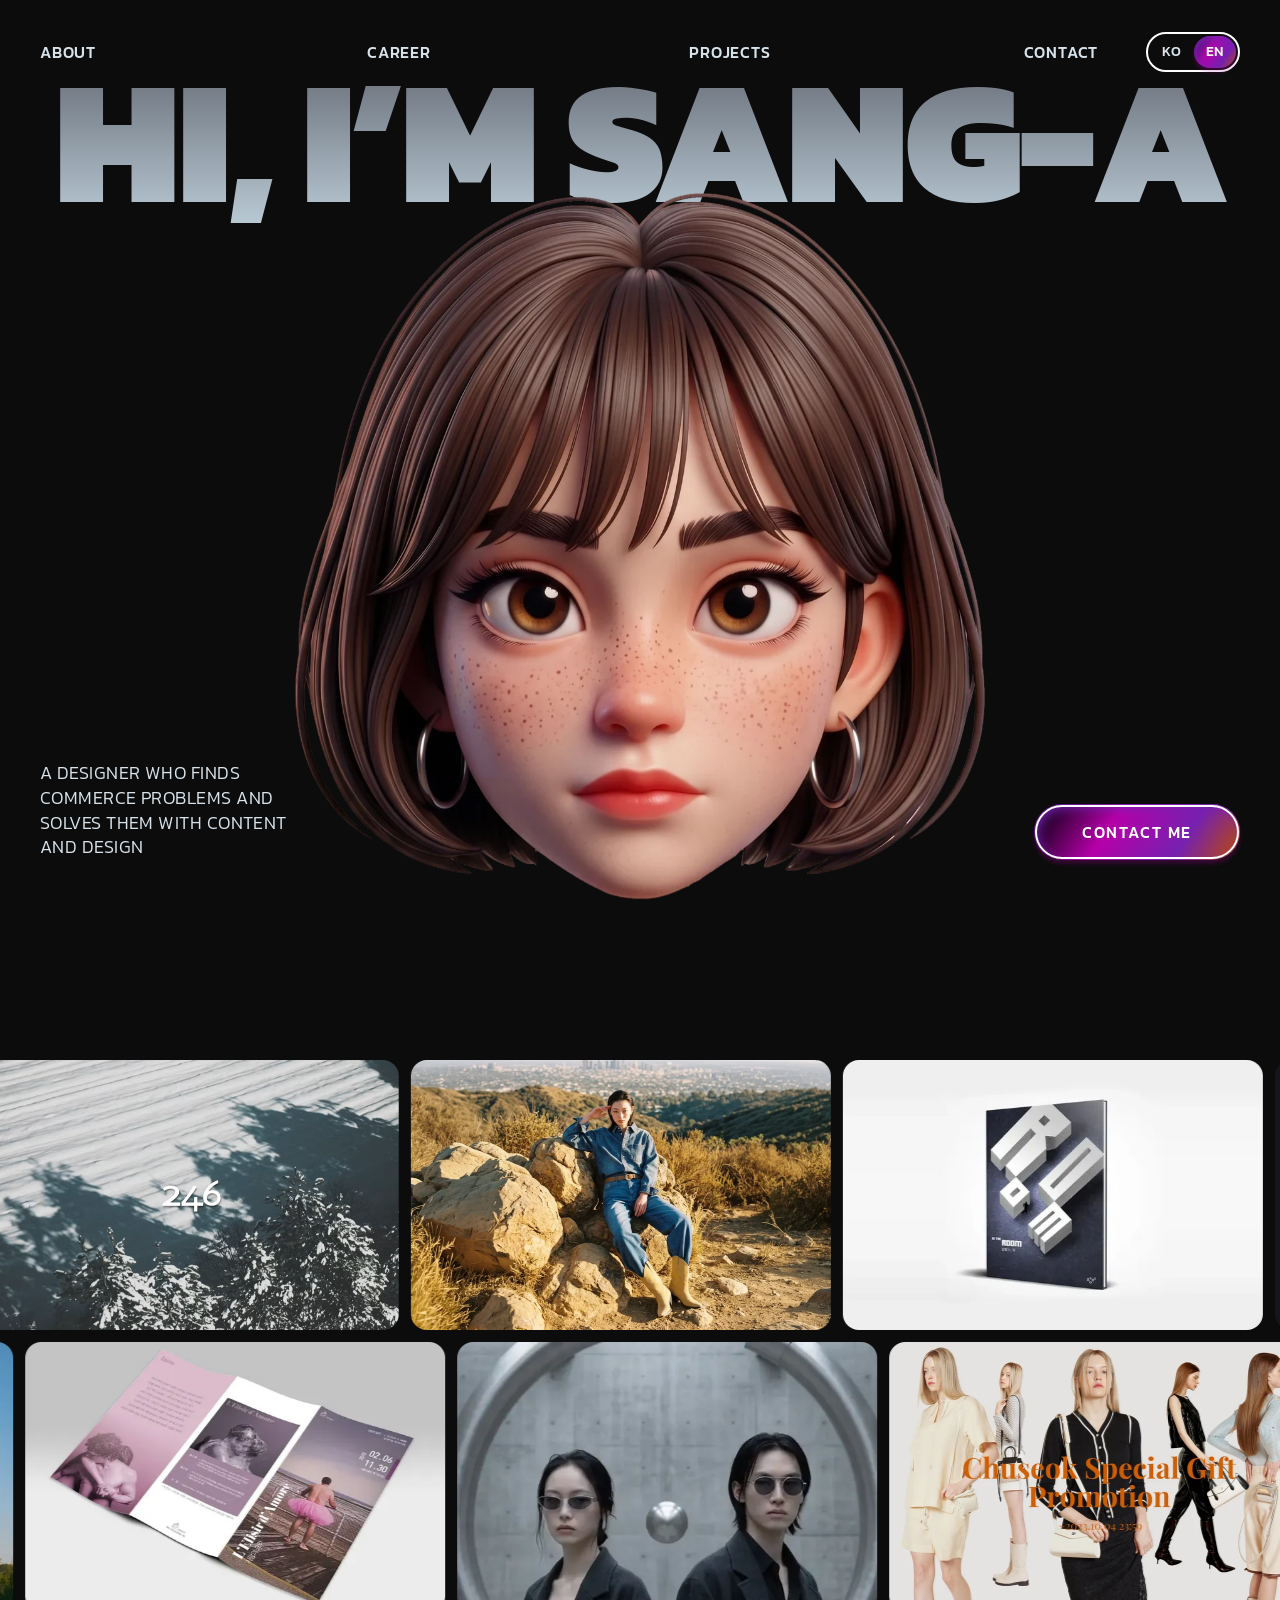
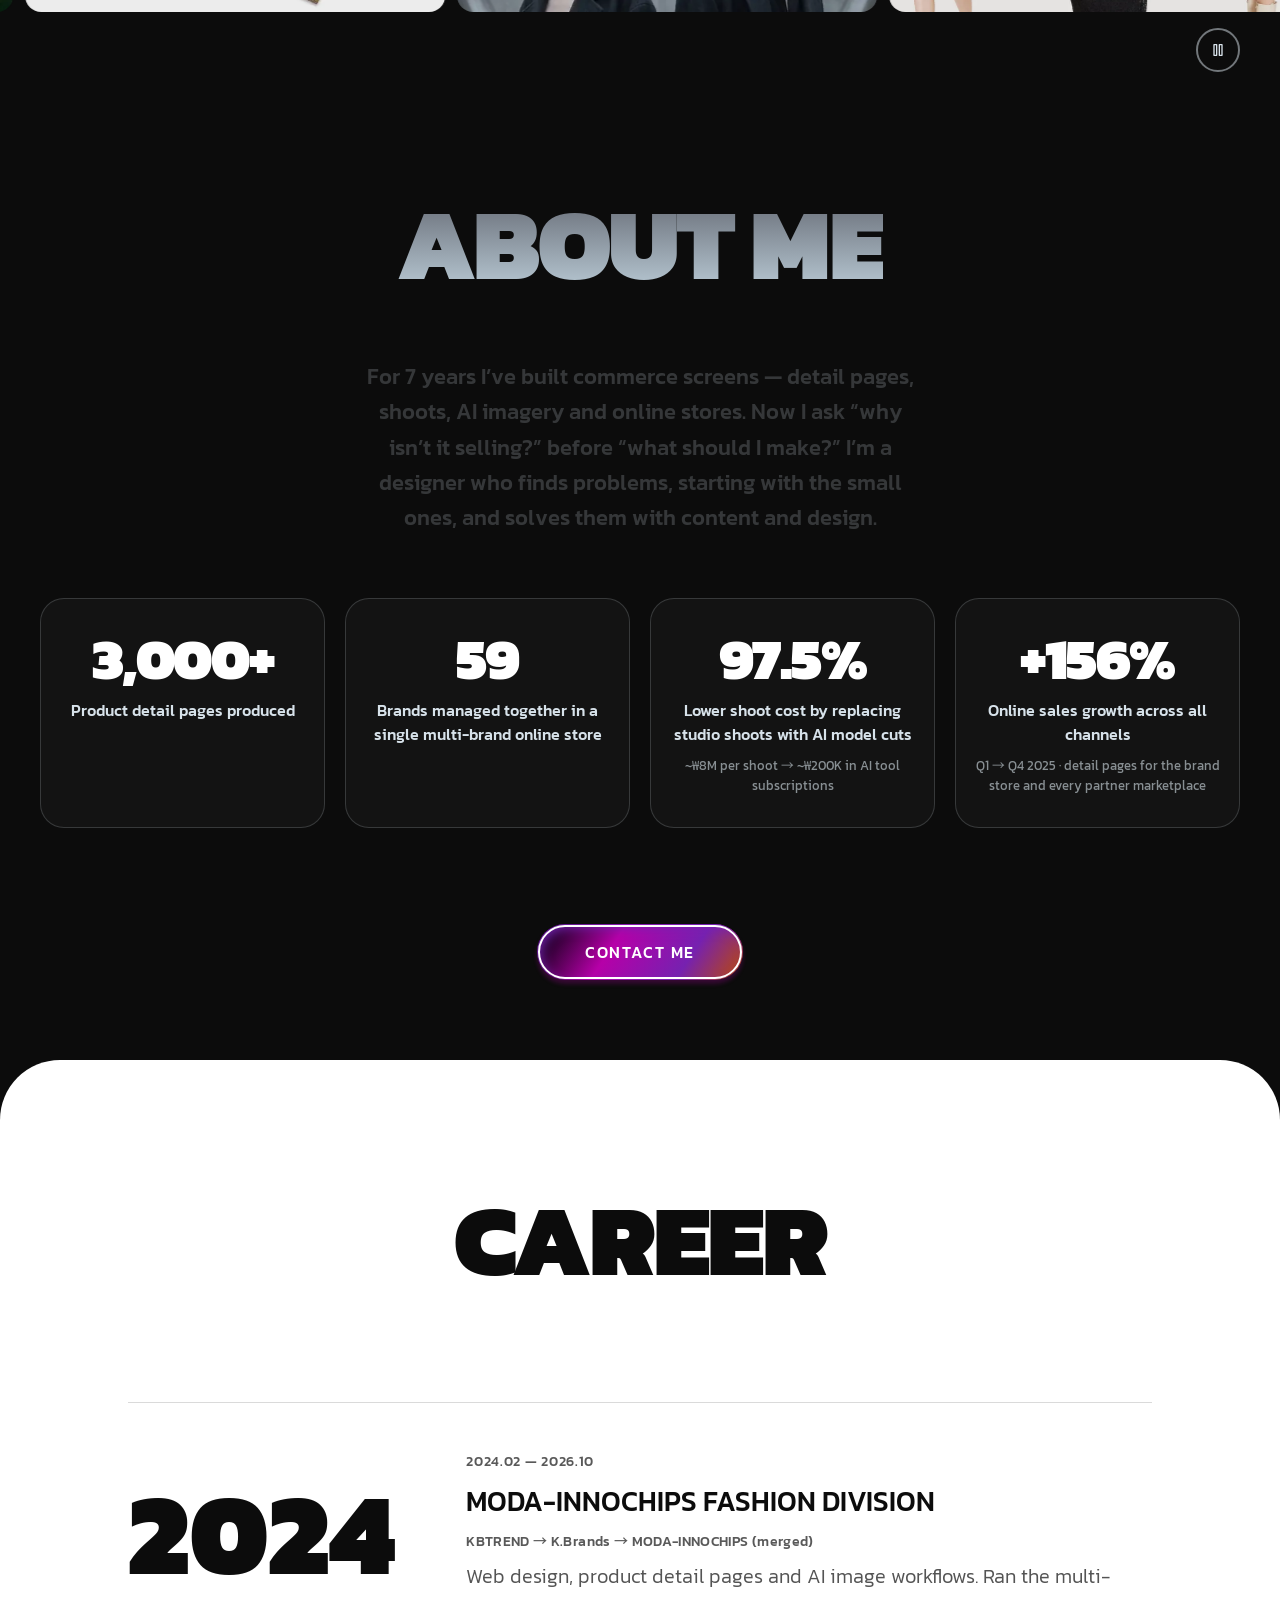
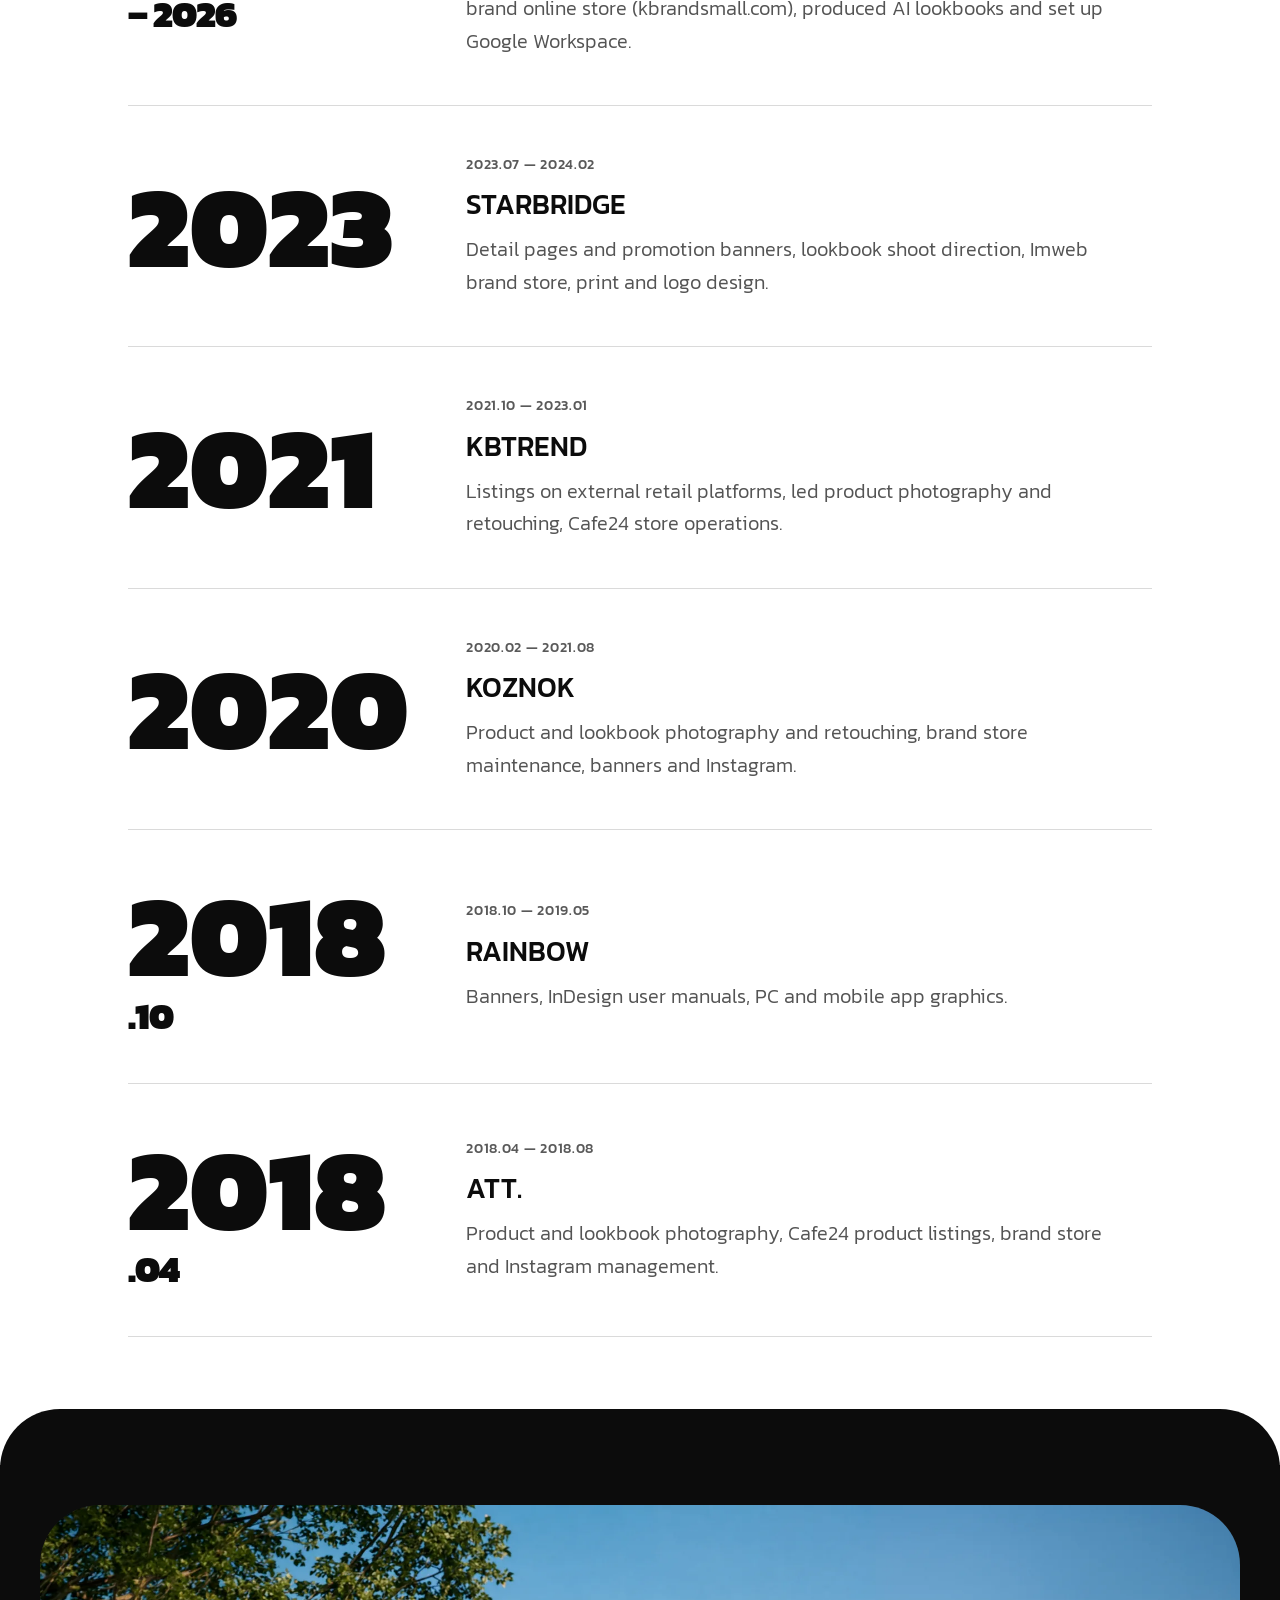
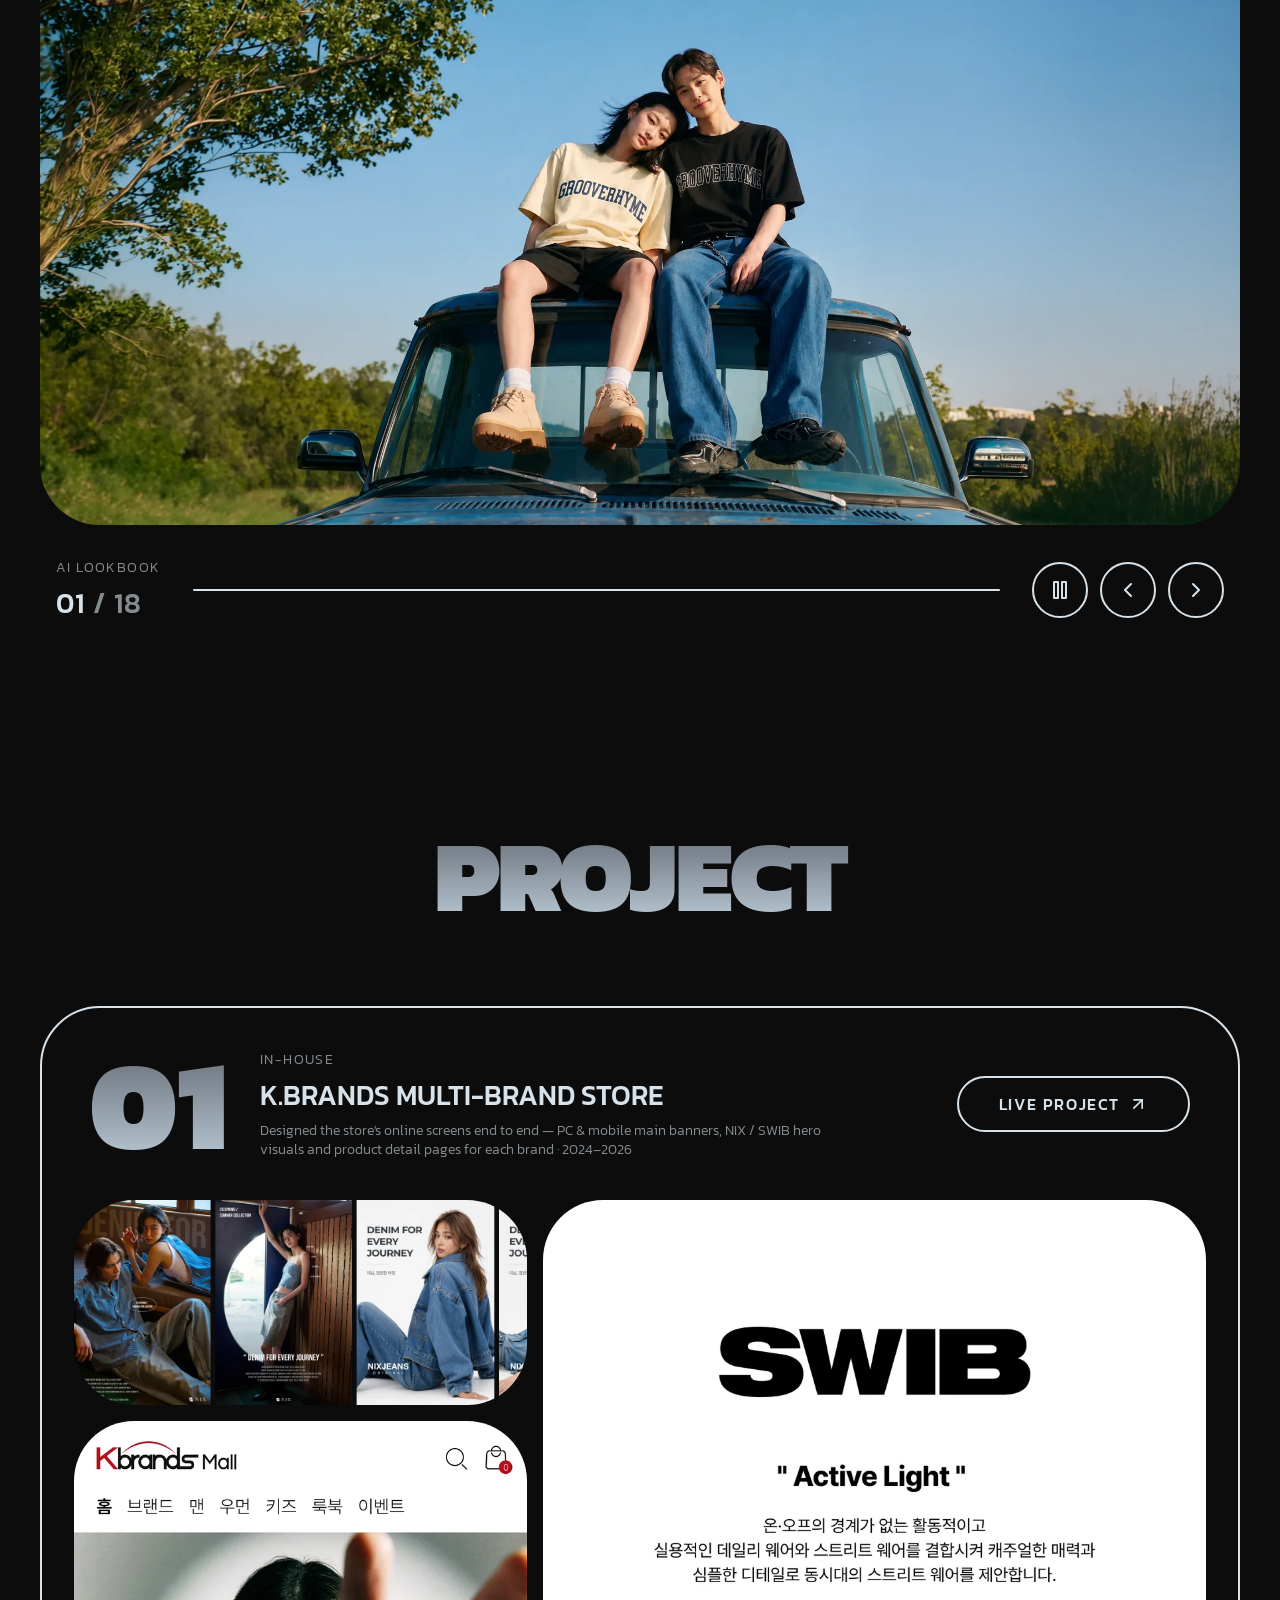
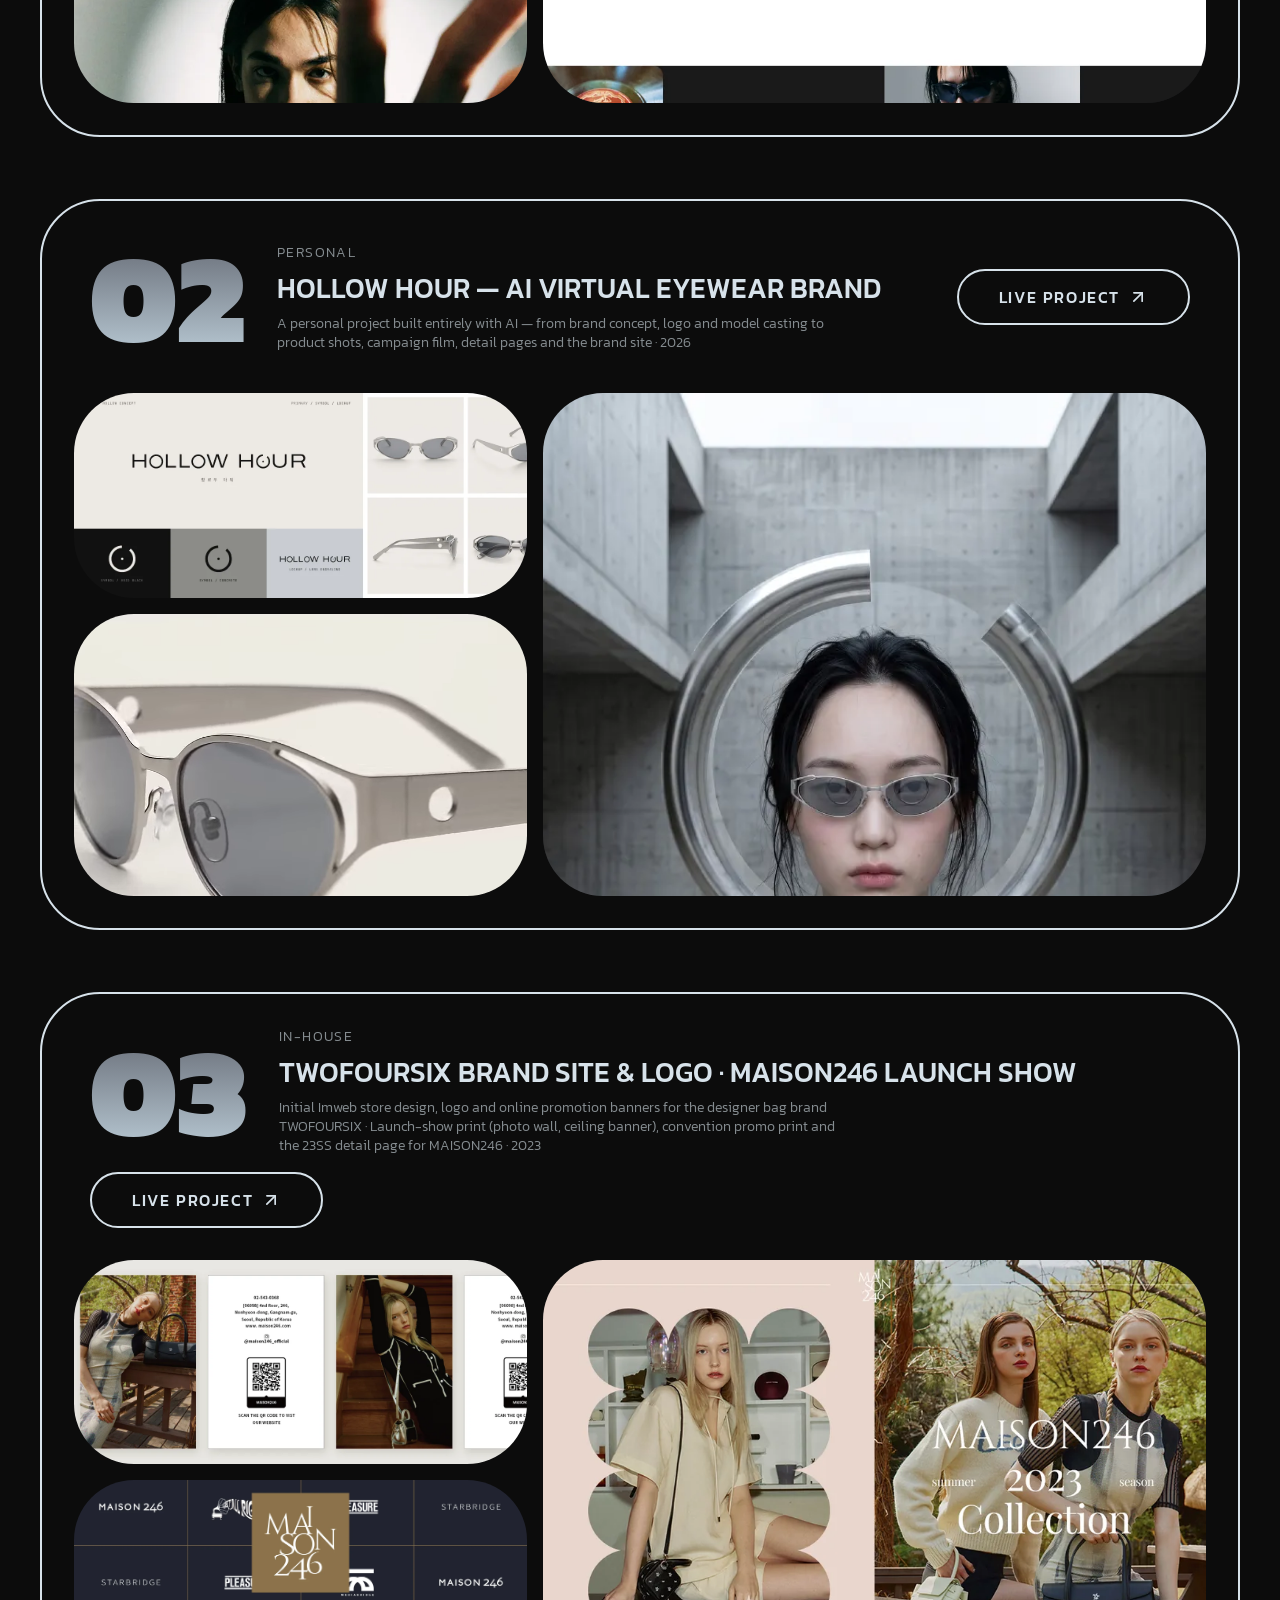
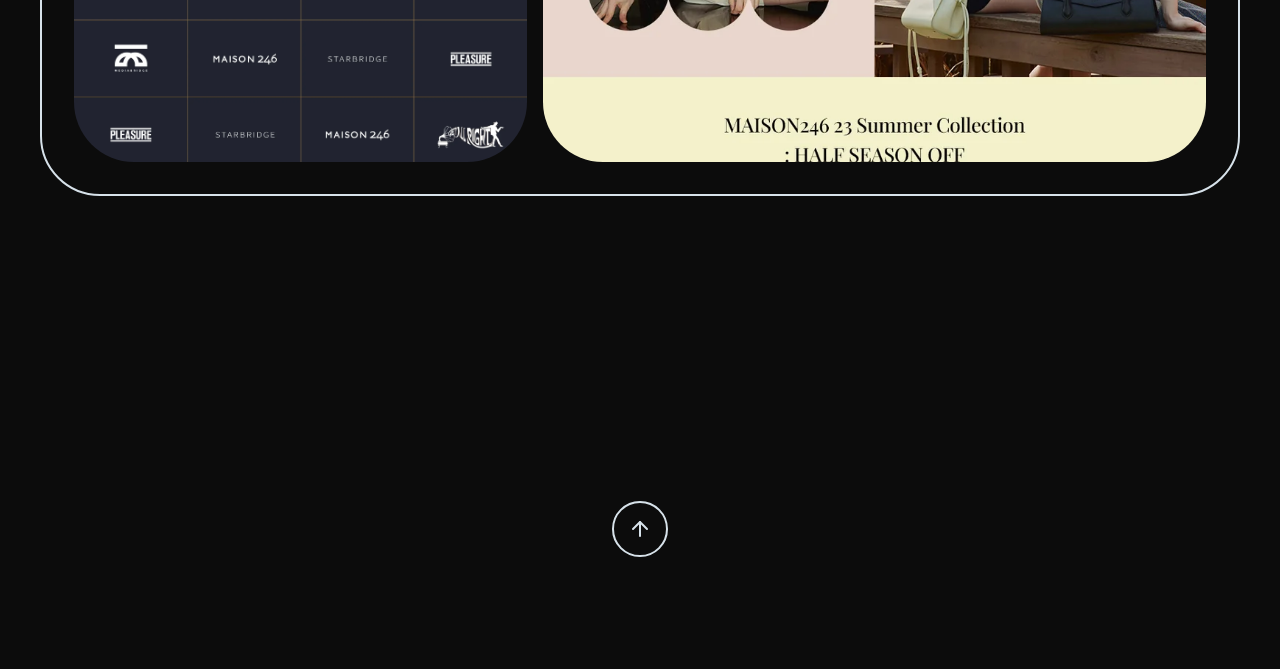
==== commit d05c3e74: "Add files via upload" ====
--- a/index.html
+++ b/index.html
@@ -1,1095 +1,21 @@
 <!doctype html>
 <html lang="ko">
-<head>
-<meta charset="utf-8">
-<meta name="viewport" content="width=device-width,initial-scale=1,viewport-fit=cover">
-<meta name="description" content="HOLLOW HOUR — AI로 만든 가상 아이웨어 브랜드 사이트 (Concept & Design 이상아)">
-</head>
-<body>
-<title>HOLLOW HOUR</title>
-<script>document.documentElement.lang = 'ko';</script>
-<link rel="preconnect" href="https://fonts.googleapis.com">
-<link rel="preconnect" href="https://fonts.gstatic.com" crossorigin>
-<link rel="stylesheet" href="https://fonts.googleapis.com/css2?family=Archivo:wdth,wght@100..125,300..500&family=JetBrains+Mono:wght@400&family=Noto+Sans+KR:wght@300;400&display=swap">
-<style>
-/* Layout: alternating void / bone bands like a gallery walk-through; wide display type, mono captions, one film frame. */
-:root {
-  --void: #111111;
-  --bone: #EDEAE4;
-  --concrete: #8C8C88;
-  --chrome: #C9CCD1;
-  --ink-soft: #3A3A38;
-  --ink-mute: #5A5A57;
-  --line-dark: #2A2A28;
-  --display: 'Archivo', 'Helvetica Neue', Arial, sans-serif;
-  --body: 'Noto Sans KR', 'Apple SD Gothic Neo', 'Malgun Gothic', sans-serif;
-  --mono: 'JetBrains Mono', ui-monospace, 'SFMono-Regular', Menlo, monospace;
-  --gutter: clamp(16px, 4vw, 64px);
-  --max: 1360px;
-  --acid: #C8F03C;
-  --ease: cubic-bezier(.16, .84, .24, 1);
-  color-scheme: dark;
-}
-* { box-sizing: border-box; }
-html { scroll-behavior: smooth; }
-@media (prefers-reduced-motion: reduce) { html { scroll-behavior: auto; } }
-body { margin: 0; background: var(--void); color: var(--bone); font-family: var(--body); font-weight: 300; font-size: 16px; line-height: 1.7; }
-img, video { max-width: 100%; display: block; }
-a { color: inherit; }
-a:focus-visible, button:focus-visible { outline: 2px solid var(--chrome); outline-offset: 3px; }
-.wrap { max-width: var(--max); margin: 0 auto; padding-inline: var(--gutter); }
-.mono { font-family: var(--mono); font-size: 12px; letter-spacing: 0.18em; text-transform: uppercase; }
-.display { font-family: var(--display); font-stretch: 125%; font-weight: 300; letter-spacing: 0.02em; text-wrap: balance; }
-
-/* header */
-.top { position: sticky; top: env(safe-area-inset-top, 0px); z-index: 10; background: color-mix(in srgb, var(--void) 88%, transparent); backdrop-filter: blur(8px); border-bottom: 1px solid var(--line-dark); }
-.top .wrap { display: flex; align-items: center; justify-content: space-between; gap: 4px 24px; padding-block: 8px; flex-wrap: wrap; }
-.brand { display: flex; align-items: center; gap: 10px; text-decoration: none; }
-.wm { display: inline-flex; align-items: center; gap: 0.04em; font-family: var(--display); font-stretch: 125%; font-weight: 300; font-size: 20px; line-height: 1; }
-.wm svg { width: 0.72em; height: 0.72em; flex-shrink: 0; }
-.wm .sp { width: 0.36em; }
-footer .wm { font-size: 24px; }
-.wm.wm-inline { font-size: 1.05em; vertical-align: -0.08em; margin-right: 0.15em; color: var(--chrome); }
-.about h2.about-wm { margin: 0 0 28px; line-height: 1; }
-.about-wm .wm { font-size: clamp(28px, 3.6vw, 48px); }
-.nav { display: flex; gap: clamp(14px, 2.4vw, 32px); flex-wrap: wrap; }
-.nav a { text-decoration: none; color: var(--chrome); padding-block: 14px; }
-.nav a:hover { color: var(--bone); }
-.nav a.shop { color: var(--bone); border-bottom: 1px solid currentColor; }
-
-/* main visual */
-.main-visual { position: relative; height: max(560px, calc(100svh - 58px)); overflow: hidden; background: #000; }
-.mv-panels { position: absolute; inset: 0; display: grid; grid-template-columns: minmax(0, 1fr) minmax(0, 1fr) minmax(0, 1fr); gap: 4px; }
-.mv-panels img, .mv-panels video { width: 100%; height: 100%; object-fit: cover; max-width: none; }
-.mv-side { filter: grayscale(0.15) brightness(0.82); }
-.mv-overlay { position: absolute; inset: 0; display: flex; flex-direction: column; align-items: center; justify-content: flex-end; gap: 18px; padding: 0 var(--gutter) 48px; text-align: center; background: linear-gradient(to top, rgba(17,17,17,0.94) 0%, rgba(17,17,17,0.78) 36%, rgba(17,17,17,0) 70%); }
-.mv-eyebrow { margin: 0; color: var(--chrome); text-shadow: 0 1px 12px rgba(0,0,0,.55); }
-.mv-wm { font-size: clamp(34px, 6.4vw, 104px); color: var(--bone); }
-.mv-copy { margin: 0; font-family: var(--display); font-stretch: 125%; font-weight: 300; font-size: clamp(14px, 1.4vw, 20px); letter-spacing: 0.08em; text-transform: uppercase; color: var(--chrome); }
-.mv-scroll { margin-top: 18px; text-decoration: none; color: var(--chrome); padding: 12px 0; }
-.mv-scroll:hover { color: var(--bone); }
-.mv-toggle { position: absolute; right: var(--gutter); bottom: 40px; z-index: 2; display: inline-flex; align-items: center; justify-content: center; width: 44px; height: 44px; border: 1px solid rgba(201,204,209,.5); border-radius: 50%; background: rgba(17,17,17,.45); color: var(--bone); cursor: pointer; backdrop-filter: blur(4px); }
-.mv-toggle:hover { border-color: var(--bone); }
-.mv-toggle svg { width: 14px; height: 14px; }
-@media (max-width: 700px) {
-  .mv-toggle { bottom: 24px; }
-  .mv-panels { grid-template-columns: minmax(0, 1fr); }
-  .mv-side { display: none; }
-}
-
-/* hero */
-.hero .wrap { display: grid; grid-template-columns: minmax(0, 1.3fr) minmax(0, 1fr); gap: clamp(32px, 6vw, 96px); align-items: end; padding-block: clamp(56px, 9vw, 120px); }
-.hero h1 { margin: 0; font-size: clamp(34px, 4.6vw, 68px); line-height: 1.04; text-wrap: initial; }
-.hero h1 .ln { display: block; white-space: nowrap; }
-@media (max-width: 520px) { .hero h1 .ln { white-space: normal; } }
-.hero .lede { margin: 28px 0 0; max-width: 34em; color: var(--chrome); font-size: 17px; }
-.hero .cta { display: flex; gap: 28px; margin-top: 40px; flex-wrap: wrap; }
-.btn { display: inline-block; text-decoration: none; font-family: var(--mono); font-size: 13px; letter-spacing: 0.2em; padding: 14px 0; border-bottom: 1px solid currentColor; }
-.btn.quiet { color: var(--concrete); }
-.film-frame { position: relative; justify-self: end; width: min(100%, 380px); aspect-ratio: 9 / 16; background: #000; }
-.film-frame video { width: 100%; height: 100%; object-fit: cover; }
-.film-frame .tag { position: absolute; left: 14px; bottom: 12px; color: var(--bone); }
-
-/* bands */
-.band { padding-block: clamp(72px, 10vw, 140px); }
-.band.bone { background: var(--bone); color: var(--void); }
-.head { display: flex; justify-content: space-between; align-items: end; gap: 24px; flex-wrap: wrap; border-bottom: 1px solid currentColor; padding-bottom: 20px; margin-bottom: clamp(32px, 5vw, 56px); }
-.head h2 { margin: 0; font-size: clamp(28px, 3.6vw, 48px); line-height: 1.1; }
-.head p { margin: 0; max-width: 32em; color: var(--ink-mute); }
-.band:not(.bone) .head { border-color: var(--line-dark); }
-.band:not(.bone) .head p { color: var(--concrete); }
-
-/* collection */
-.products { display: grid; grid-template-columns: repeat(2, minmax(0, 1fr)); gap: clamp(24px, 4vw, 56px); }
-.product { display: flex; flex-direction: column; gap: 18px; min-width: 0; }
-.product .shot { aspect-ratio: 1 / 1; overflow: hidden; background: #E8E5DE; }
-.product .shot img { width: 100%; height: 100%; object-fit: cover; transition: transform 600ms ease; }
-.product:hover .shot img { transform: scale(1.03); }
-@media (prefers-reduced-motion: reduce) { .product .shot img { transition: none; } .product:hover .shot img { transform: none; } }
-.product .row { display: flex; justify-content: space-between; align-items: baseline; gap: 16px; flex-wrap: wrap; }
-.product h3 { margin: 0; font-size: 28px; }
-.product .meta { color: var(--ink-mute); font-size: 15px; }
-.price { font-family: var(--mono); font-size: 14px; letter-spacing: 0.08em; font-variant-numeric: tabular-nums; }
-.specs { list-style: none; margin: 0; padding: 0; border-top: 1px solid #C9CCD1; font-size: 14px; }
-.specs li { display: flex; gap: 16px; padding: 10px 0; border-bottom: 1px solid #C9CCD1; }
-.specs li span:first-child { width: 110px; flex-shrink: 0; color: var(--ink-mute); }
-
-/* design points */
-.points { display: grid; grid-template-columns: repeat(3, minmax(0, 1fr)); gap: clamp(20px, 3vw, 40px); }
-.point { display: flex; flex-direction: column; gap: 14px; min-width: 0; }
-.point img { aspect-ratio: 4 / 3; width: 100%; object-fit: cover; background: #E8E5DE; }
-.point h3 { margin: 0; font-size: 18px; }
-.point p { margin: 0; color: var(--ink-soft); font-size: 15px; }
-
-/* campaign */
-.gallery { display: grid; grid-template-columns: repeat(4, minmax(0, 1fr)); gap: 12px; }
-.gallery figure { margin: 0; position: relative; min-width: 0; }
-.gallery img { width: 100%; aspect-ratio: 3 / 4; object-fit: cover; }
-.gallery figure.wide { grid-column: span 2; grid-row: span 2; }
-.gallery figure.wide img { height: 100%; }
-.gallery figcaption { position: absolute; left: 10px; bottom: 8px; color: var(--bone); font-size: 12px; text-shadow: 0 1px 8px rgba(0,0,0,.6); }
-
-/* about */
-.about .wrap { display: grid; grid-template-columns: minmax(0, 1fr) minmax(0, 1fr); gap: clamp(32px, 6vw, 96px); align-items: center; }
-.about .symbol { color: var(--bone); justify-self: center; width: min(100%, 360px); }
-.about h2 { margin: 0 0 24px; font-size: clamp(28px, 3.6vw, 48px); line-height: 1.15; }
-.about p { margin: 0 0 18px; color: var(--chrome); max-width: 34em; }
-.palette { display: flex; gap: 8px; margin-top: 32px; flex-wrap: wrap; }
-.palette div { display: flex; flex-direction: column; gap: 8px; font-size: 12px; letter-spacing: .12em; color: var(--concrete); }
-.palette i { width: 56px; height: 56px; border: 1px solid var(--line-dark); }
-
-/* product detail */
-.pdp-back { padding-block: 28px 0; }
-.pdp-back a { display: inline-block; padding-block: 14px; text-decoration: none; color: var(--concrete); }
-.pdp-back a:hover { color: var(--bone); }
-.pdp-top { display: grid; grid-template-columns: minmax(0, 1.1fr) minmax(0, 1fr); gap: clamp(32px, 5vw, 80px); align-items: start; padding-block: 28px clamp(64px, 8vw, 112px); }
-.pdp-hero { width: 100%; aspect-ratio: 3 / 4; object-fit: cover; }
-.pdp-info { position: sticky; top: calc(env(safe-area-inset-top, 0px) + 84px); display: flex; flex-direction: column; gap: 14px; min-width: 0; }
-.pdp-eyebrow { margin: 0; color: var(--concrete); }
-.pdp-name { margin: 0; font-size: clamp(56px, 7vw, 112px); line-height: 0.95; }
-.pdp-color { margin: 0; color: var(--chrome); }
-.pdp-price { margin: 8px 0 0; font-family: var(--mono); font-size: 18px; letter-spacing: 0.06em; font-variant-numeric: tabular-nums; }
-.pdp-copy { margin: 8px 0 0; color: var(--chrome); max-width: 34em; }
-.pdp-specs { margin-top: 12px; border-color: var(--line-dark); }
-.pdp-specs li { border-color: var(--line-dark); }
-.pdp-specs li span:first-child { color: var(--concrete); }
-.pdp-buy { display: block; margin-top: 18px; padding: 18px; text-align: center; text-decoration: none; background: var(--bone); color: var(--void); }
-.pdp-buy:hover { background: var(--chrome); }
-.pdp-buy.is-concept, .motion .pdp-buy.is-concept { background: none; color: var(--chrome); border: 1px solid var(--line-dark); cursor: default; }
-.pdp-buy.is-concept::after { display: none; }
-.concept-note { margin: 10px 0 0; font-size: 13px; color: var(--concrete); }
-.pdp-band { background: var(--bone); color: var(--void); padding-block: clamp(72px, 10vw, 140px); }
-.pdp-band .point .mono { color: var(--ink-mute); }
-.pdp-styling { display: grid; grid-template-columns: repeat(4, minmax(0, 1fr)); gap: 12px; }
-.pdp-styling img { width: 100%; aspect-ratio: 3 / 4; object-fit: cover; }
-.pdp-next { margin-top: 48px; }
-@media (max-width: 900px) {
-  .pdp-top { grid-template-columns: minmax(0, 1fr); }
-  .pdp-info { position: static; }
-  .pdp-styling { grid-template-columns: repeat(2, minmax(0, 1fr)); }
-}
-
-/* product detail long-form (상세페이지): an 860px column, bands run full width */
-.pdp-hero-product { aspect-ratio: 1 / 1; background: #E8E5DE; }
-.dtl { border-top: 1px solid var(--line-dark); }
-.dtl-col { max-width: 860px; margin-inline: auto; }
-.dtl-pad { padding-inline: max(16px, min(72px, 8vw)); }
-.dtl-bone { background: var(--bone); color: var(--void); }
-.dtl-media { overflow: hidden; }
-.dtl-media img { width: 100%; height: 100%; object-fit: cover; display: block; max-width: none; }
-.dtl-hero .dtl-col { position: relative; }
-.dtl-hero .dtl-media { aspect-ratio: 860 / 1147; max-width: 100%; }
-.dtl-hero-cap { position: absolute; left: 0; right: 0; bottom: clamp(24px, 6vw, 56px); display: flex; justify-content: space-between; align-items: flex-end; gap: 16px; flex-wrap: wrap; color: var(--bone); }
-.dtl-hero-name { display: flex; flex-direction: column; gap: 8px; }
-.dtl-name { margin: 0; font-size: clamp(48px, 10vw, 88px); line-height: 1; text-transform: uppercase; }
-.dtl-intro { padding-block: clamp(80px, 12vw, 120px); display: flex; flex-direction: column; align-items: center; gap: 36px; text-align: center; }
-.dtl-intro h2 { margin: 0; font-size: clamp(20px, 3vw, 26px); line-height: 1.5; letter-spacing: 0.04em; text-transform: uppercase; }
-.dtl-intro p { margin: 0; max-width: 34em; font-size: 17px; line-height: 2; color: var(--chrome); }
-.dtl-front { padding-block: clamp(72px, 10vw, 96px) clamp(56px, 8vw, 80px); }
-.dtl-front-head { display: flex; flex-direction: column; align-items: center; gap: 12px; margin-bottom: 24px; text-align: center; }
-.dtl-sub { color: var(--ink-mute); }
-.dtl-front .dtl-media { aspect-ratio: 860 / 560; max-width: 100%; background: #E8E5DE; }
-.dtl-points { padding-block: 40px clamp(80px, 12vw, 120px); }
-.dtl-points .dtl-col { display: flex; flex-direction: column; gap: clamp(56px, 9vw, 80px); }
-.dtl-sec-head { display: flex; flex-direction: column; gap: 12px; }
-.dtl-sec-head p { margin: 0; font-size: 15px; color: var(--ink-mute); }
-.dtl-points .dtl-sec-head { border-top: 1px solid currentColor; padding-top: 48px; }
-.dtl-point { display: flex; flex-direction: column; gap: 28px; }
-.dtl-point .dtl-media { aspect-ratio: 860 / 400; max-width: 100%; background: #E8E5DE; }
-.dtl-point-row { display: flex; gap: clamp(16px, 4vw, 32px); }
-.dtl-point-row > div { display: flex; flex-direction: column; gap: 10px; min-width: 0; }
-.dtl-num { width: 40px; flex-shrink: 0; padding-top: 3px; }
-.dtl-point h3 { margin: 0; font-size: 18px; letter-spacing: 0.04em; text-transform: uppercase; }
-.dtl-point p { margin: 0; font-size: 15px; line-height: 1.8; color: var(--ink-soft); }
-.dtl-styling { padding-block: clamp(80px, 12vw, 120px); }
-.dtl-styling .dtl-col { display: flex; flex-direction: column; gap: 48px; }
-.dtl-styling .dtl-sec-head p { color: var(--concrete); }
-.dtl-grid { display: grid; grid-template-columns: repeat(2, minmax(0, 1fr)); gap: 12px; }
-.dtl-grid .dtl-media { aspect-ratio: 3 / 4; max-width: 100%; }
-.dtl-info { padding-block: clamp(72px, 10vw, 100px); }
-.dtl-info .dtl-col { display: flex; flex-direction: column; gap: 32px; }
-.dtl-table { border-top: 1px solid var(--void); font-size: 15px; }
-.dtl-row { display: flex; gap: 16px; padding: 18px 0; border-bottom: 1px solid var(--chrome); }
-.dtl-row span:first-child { width: clamp(88px, 20vw, 180px); flex-shrink: 0; color: var(--ink-mute); }
-.dtl-row span:last-child { min-width: 0; }
-.dtl-end .dtl-media { aspect-ratio: 860 / 700; max-width: 100%; }
-.dtl-sign { display: flex; flex-direction: column; align-items: center; gap: 18px; padding-block: 64px 24px; }
-.dtl-sign .wm { font-size: 28px; }
-.dtl-ko { font-size: 13px; letter-spacing: 0.6em; color: var(--concrete); }
-.dtl-next { display: flex; justify-content: center; padding-block: 24px clamp(72px, 10vw, 112px); }
-
-/* brand guide popup */
-.nav-btn, .btn-reset, .link-reset { font: inherit; background: none; border: 0; color: inherit; cursor: pointer; padding: 0; text-align: left; }
-.nav-btn { color: var(--chrome); padding-block: 14px; letter-spacing: inherit; text-transform: inherit; }
-.nav-btn:hover { color: var(--bone); }
-.btn-reset { font-family: var(--mono); font-size: 13px; letter-spacing: 0.2em; padding: 14px 0; border-bottom: 1px solid currentColor; }
-.link-reset { color: var(--chrome); }
-.link-reset:hover { color: var(--bone); }
-.guide { position: fixed; inset: 0; z-index: 50; display: flex; align-items: center; justify-content: center; padding: max(16px, env(safe-area-inset-top, 0px)) 16px max(16px, env(safe-area-inset-bottom, 0px)); }
-.guide-backdrop { position: absolute; inset: 0; background: rgba(0, 0, 0, 0.78); }
-.guide-panel { position: relative; width: min(1240px, 100%); height: min(92vh, 100%); background: var(--void); border: 1px solid var(--line-dark); display: flex; flex-direction: column; min-height: 0; }
-.guide-bar { display: flex; justify-content: space-between; align-items: center; gap: 16px; padding: 18px clamp(16px, 3vw, 32px); border-bottom: 1px solid var(--line-dark); }
-.guide-eyebrow { margin: 0 0 6px; color: var(--concrete); }
-.guide-title { margin: 0; font-size: clamp(22px, 2.4vw, 32px); line-height: 1; }
-.guide-close { background: none; border: 1px solid var(--line-dark); color: var(--bone); padding: 12px 16px; cursor: pointer; }
-.guide-close:hover { border-color: var(--chrome); }
-.guide-scroll { flex: 1; min-height: 0; overflow-y: auto; padding: clamp(20px, 3vw, 40px) clamp(16px, 3vw, 40px); }
-.pf-pages { display: flex; flex-direction: column; align-items: center; gap: 48px; }
-.pf-page { margin: 0; width: 100%; display: flex; flex-direction: column; gap: 12px; }
-.pf-page figcaption { display: flex; justify-content: space-between; gap: 16px; color: var(--concrete); }
-.pf-page img { width: 100%; height: auto; border: 1px solid var(--line-dark); }
-body.guide-open { overflow: hidden; }
-[hidden] { display: none !important; }
-
-/* footer */
-footer { border-top: 1px solid var(--line-dark); }
-footer .wrap { display: grid; grid-template-columns: minmax(0, 1.2fr) repeat(2, minmax(0, 1fr)); gap: 40px; padding-block: 64px; }
-footer h3 { margin: 0 0 4px; font-size: 12px; color: var(--concrete); font-weight: 400; }
-footer ul { list-style: none; margin: 0; padding: 0; display: flex; flex-direction: column; gap: 0; }
-footer ul a, footer ul button { display: inline-block; padding-block: 11px; }
-footer ul .link-reset { padding-block: 11px; }
-.brand { padding-block: 10px; }
-footer a { text-decoration: none; color: var(--chrome); }
-footer a:hover { color: var(--bone); }
-.fine { color: var(--concrete); font-size: 13px; margin-top: 18px; max-width: 30em; }
-
-@media (max-width: 900px) {
-  .hero .wrap, .about .wrap { grid-template-columns: minmax(0, 1fr); }
-  .film-frame { justify-self: start; width: min(100%, 320px); }
-  .points { grid-template-columns: minmax(0, 1fr); }
-  .gallery { grid-template-columns: repeat(2, minmax(0, 1fr)); }
-  footer .wrap { grid-template-columns: minmax(0, 1fr); }
-}
-@media (max-width: 600px) {
-  .products { grid-template-columns: minmax(0, 1fr); }
-  .top .wrap { padding-block: 6px 0; }
-  .nav { width: 100%; justify-content: space-between; gap: 8px; }
-  .main-visual { height: max(520px, calc(100svh - 100px)); }
-}
-</style>
-
-<div class="intro" id="introSeq" aria-hidden="true">
-  <div class="intro-inner">
-    <svg class="intro-sym" viewBox="0 0 96 96"><circle class="arc" cx="48" cy="48" r="40" transform="rotate(-50 48 48)"></circle><circle class="dot" cx="48" cy="48" r="5" fill="currentColor"></circle></svg>
-    <div class="intro-wm-slot"></div>
-    <div class="intro-meta mono"><span>Campaign 01</span><span class="intro-count">000</span></div>
-    <div class="intro-bar"><i></i></div>
-  </div>
-</div>
-<script>
-(function () {
-  var d = document.documentElement, el = document.getElementById('introSeq'), seen = false;
-  try { seen = sessionStorage.getItem('hh-intro') === '1'; } catch (e) {}
-  if (seen || location.hash.replace('#', '') || matchMedia('(prefers-reduced-motion: reduce)').matches) { el.remove(); return; }
-  d.classList.add('intro-lock');
-  setTimeout(function () { d.classList.remove('intro-lock'); if (el.isConnected && !el.classList.contains('go')) el.remove(); }, 4500);
-})();
-</script>
-<div class="scroll-progress" aria-hidden="true"></div>
-
-<header class="top">
-  <div class="wrap">
-    <a class="brand" href="#top" aria-label="HOLLOW HOUR home">
-      <span class="wm" role="img" aria-label="HOLLOW HOUR"><span>H</span><svg viewBox="0 0 96 96" aria-hidden="true"><circle cx="48" cy="48" r="43" fill="none" stroke="currentColor" stroke-width="10"></circle></svg><span>L</span><span>L</span><svg viewBox="0 0 96 96" aria-hidden="true"><circle cx="48" cy="48" r="43" fill="none" stroke="currentColor" stroke-width="10"></circle></svg><span>W</span><span class="sp"></span><span>H</span><svg viewBox="0 0 96 96" aria-hidden="true"><circle cx="48" cy="48" r="43" fill="none" stroke="currentColor" stroke-width="10" stroke-dasharray="238 32.2" transform="rotate(-50 48 48)"></circle><circle cx="48" cy="48" r="5.5" fill="currentColor"></circle></svg><span>U</span><span>R</span></span>
-    </a>
-    <nav class="nav mono" aria-label="Main">
-      <a class="shop" href="#collection" data-link="shop">Shop</a>
-      <a href="#campaign">Campaign</a>
-      <a href="#about">About</a>
-      <button type="button" class="nav-btn" data-open-guide>Brand Guide</button>
-    </nav>
-  </div>
-</header>
-
-<main id="top">
-<div id="home">
-  <section class="main-visual" aria-label="HOLLOW HOUR Campaign 01">
-    <div class="mv-panels">
-      <img class="mv-side" src="img/c00.jpg?v=2" alt="Model 01 close-up wearing SLIT">
-      <video class="mv-film" src="img/film.mp4?v=2" poster="img/c16.jpg?v=2" autoplay muted loop playsinline aria-label="HOLLOW HOUR campaign film"></video>
-      <img class="mv-side" src="img/c15.jpg?v=3" alt="Model 02 close-up wearing ECHO">
-    </div>
-    <div class="mv-overlay">
-      <p class="mono mv-eyebrow">Campaign 01 — No.05 Slit &amp; No.06 Echo</p>
-      <span class="wm mv-wm" role="img" aria-label="HOLLOW HOUR"><span>H</span><svg viewBox="0 0 96 96" aria-hidden="true"><circle cx="48" cy="48" r="43" fill="none" stroke="currentColor" stroke-width="10"></circle></svg><span>L</span><span>L</span><svg viewBox="0 0 96 96" aria-hidden="true"><circle cx="48" cy="48" r="43" fill="none" stroke="currentColor" stroke-width="10"></circle></svg><span>W</span><span class="sp"></span><span>H</span><svg viewBox="0 0 96 96" aria-hidden="true"><circle cx="48" cy="48" r="43" fill="none" stroke="currentColor" stroke-width="10" stroke-dasharray="238 32.2" transform="rotate(-50 48 48)"></circle><circle cx="48" cy="48" r="5.5" fill="currentColor"></circle></svg><span>U</span><span>R</span></span>
-      <p class="mv-copy">A strange object in an ordinary hour</p>
-      <a class="mono mv-scroll" href="#intro">Scroll ↓</a>
-    </div>
-    <button type="button" class="mv-toggle" aria-pressed="false" aria-label="캠페인 영상 일시정지" title="캠페인 영상 일시정지"><svg viewBox="0 0 14 14" aria-hidden="true"><rect x="2" y="1" width="3.5" height="12" fill="currentColor"/><rect x="8.5" y="1" width="3.5" height="12" fill="currentColor"/></svg></button>
-  </section>
-
-  <section class="hero" id="intro">
-    <div class="wrap">
-      <div>
-        <p class="mono" style="margin:0 0 28px;color:var(--concrete)">New — No.05 Slit</p>
-        <h1 class="display"><span class="ln">A strange object</span> <span class="ln">in an ordinary hour</span></h1>
-        <p class="lede">평범한 시간에 불시착한 낯선 오브제. HOLLOW HOUR는 아이웨어를 작은 조각품처럼 다룹니다. 가늘게 열린 틈 하나, 시그니처 아이웨어 SLIT를 소개합니다.</p>
-        <div class="cta">
-          <a class="btn" href="#slit">SHOP NO.05 SLIT →</a>
-          <a class="btn quiet" href="#campaign">VIEW CAMPAIGN</a>
-          <button type="button" class="btn quiet btn-reset" data-open-guide>VIEW BRAND GUIDE</button>
-        </div>
-      </div>
-      <figure class="film-frame" style="margin:0">
-        <img src="img/c13.jpg?v=2" alt="Model 01 wearing NO.05 SLIT in front of the ring sculpture" style="width:100%;height:100%;object-fit:cover">
-        <figcaption class="tag mono">No.05 Slit — Chrome Silver</figcaption>
-      </figure>
-    </div>
-  </section>
-
-  <section class="band bone" id="collection">
-    <div class="wrap">
-      <div class="head">
-        <h2 class="display">Collection 01</h2>
-        <p>브러시드 크롬과 스모크 그레이. 같은 소재, 다른 형태의 두 가지 아이웨어.</p>
-      </div>
-      <div class="products">
-        <article class="product">
-          <div class="shot"><img src="img/p_fold.jpg" alt="NO.05 SLIT sunglasses, front view" loading="lazy"></div>
-          <div class="row">
-            <h3 class="display">No.05 Slit</h3>
-            <span class="price">₩270,000</span>
-          </div>
-          <span class="meta">Signature — Chrome Silver / Smoke Grey</span>
-          <ul class="specs">
-            <li><span>프레임</span><span>아몬드 메탈, 오픈 코너</span></li>
-            <li><span>렌즈</span><span>스모크 그레이 / UV 99.9% 차단</span></li>
-            <li><span>사이즈</span><span>렌즈 너비 56.6mm<br>브릿지 19mm<br>프레임 프론트 137.5mm<br>템플 길이 127.7mm<br>렌즈 높이 32.7mm</span></li>
-            <li><span>구성품</span><span>소프트 케이스, 클리너</span></li>
-          </ul>
-          <a class="btn" href="#slit" style="align-self:flex-start">VIEW PRODUCT →</a>
-        </article>
-        <article class="product">
-          <div class="shot"><img src="img/e_front.jpg?v=2" alt="NO.06 ECHO sunglasses, front view" loading="lazy"></div>
-          <div class="row">
-            <h3 class="display">No.06 Echo</h3>
-            <span class="price">Coming soon</span>
-          </div>
-          <span class="meta">Daily — Chrome Silver / Smoke Grey</span>
-          <ul class="specs">
-            <li><span>프레임</span><span>라운드 메탈, 더블브릿지</span></li>
-            <li><span>렌즈</span><span>스모크 그레이 / UV 99.9% 차단</span></li>
-            <li><span>사이즈</span><span>렌즈 너비 52.7mm<br>브릿지 20mm<br>프레임 프론트 141.3mm<br>템플 길이 150.3mm<br>렌즈 높이 31mm</span></li>
-            <li><span>디테일</span><span>템플 링 컷아웃</span></li>
-            <li><span>구성품</span><span>소프트 케이스, 클리너</span></li>
-          </ul>
-          <a class="btn" href="#echo" style="align-self:flex-start">VIEW PRODUCT →</a>
-        </article>
-      </div>
-    </div>
-  </section>
-
-
-  <section class="band" id="campaign">
-    <div class="wrap">
-      <div class="head">
-        <h2 class="display">Campaign 01</h2>
-        <p>콘크리트 공간에 놓인 4m의 크롬 링. 두 인물과 두 개의 오브제가 설치물처럼 멈춰 선 시간.</p>
-      </div>
-      <div class="gallery">
-        <figure class="wide"><img src="img/c11.jpg?v=2" alt="Model 01 and model 02 standing side by side in front of the ring" loading="lazy"><figcaption class="mono">Slit &amp; Echo</figcaption></figure>
-        <figure><img src="img/c00.jpg?v=2" alt="Model 01 close-up wearing SLIT" loading="lazy"><figcaption class="mono">Slit</figcaption></figure>
-        <figure><img src="img/c15.jpg?v=3" alt="Model 02 close-up wearing ECHO" loading="lazy"><figcaption class="mono">Echo</figcaption></figure>
-        <figure><img src="img/c14.jpg?v=2" alt="Model 01 side profile wearing SLIT" loading="lazy"><figcaption class="mono">Slit</figcaption></figure>
-        <figure><img src="img/c09.jpg?v=2" alt="Model 02 three-quarter view wearing ECHO" loading="lazy"><figcaption class="mono">Echo</figcaption></figure>
-        <figure><img src="img/c03.jpg?v=2" alt="Model 01 seated in front of the ring" loading="lazy"><figcaption class="mono">Slit</figcaption></figure>
-        <figure><img src="img/c07.jpg?v=3" alt="Model 01 in front, model 02 behind in profile" loading="lazy"><figcaption class="mono">Slit &amp; Echo</figcaption></figure>
-        <figure><img src="img/c12.jpg?v=2" alt="Model 02 touching the temple of ECHO" loading="lazy"><figcaption class="mono">Echo</figcaption></figure>
-        <figure><img src="img/c05.jpg?v=2" alt="Pair facing each other in profile" loading="lazy"><figcaption class="mono">Slit &amp; Echo</figcaption></figure>
-      </div>
-    </div>
-  </section>
-
-  <section class="band about" id="about" style="padding-top:0">
-    <div class="wrap">
-      <svg class="symbol" viewBox="0 0 96 96" role="img" aria-label="HOLLOW HOUR symbol, a ring with an open gap"><circle cx="48" cy="48" r="40" fill="none" stroke="currentColor" stroke-width="8" stroke-dasharray="222 29.3" transform="rotate(-50 48 48)"></circle><circle cx="48" cy="48" r="4" fill="currentColor"></circle></svg>
-      <div>
-        <p class="mono" style="margin:0 0 20px;color:var(--concrete)">About</p>
-        <h2 class="about-wm"><span class="wm" role="img" aria-label="HOLLOW HOUR"><span>H</span><svg viewBox="0 0 96 96" aria-hidden="true"><circle cx="48" cy="48" r="43" fill="none" stroke="currentColor" stroke-width="10"></circle></svg><span>L</span><span>L</span><svg viewBox="0 0 96 96" aria-hidden="true"><circle cx="48" cy="48" r="43" fill="none" stroke="currentColor" stroke-width="10"></circle></svg><span>W</span><span class="sp"></span><span>H</span><svg viewBox="0 0 96 96" aria-hidden="true"><circle cx="48" cy="48" r="43" fill="none" stroke="currentColor" stroke-width="10" stroke-dasharray="238 32.2" transform="rotate(-50 48 48)"></circle><circle cx="48" cy="48" r="5.5" fill="currentColor"></circle></svg><span>U</span><span>R</span></span></h2>
-        <p>할로우 아워는 아이웨어를 패션 잡화가 아닌 작은 조각품으로 바라봅니다. 매장과 캠페인은 갤러리이자 설치미술 공간이고, 제품은 그 안에 놓인 작품입니다.</p>
-        <p>로고의 틈이 있는 링은 시계이자 렌즈입니다. 같은 형태가 캠페인의 조형물, 렌즈의 열린 모서리, 템플의 컷아웃으로 반복됩니다.</p>
-        <div class="palette mono" aria-label="Brand colors">
-          <div><i style="background:#EDEAE4"></i>Bone</div>
-          <div><i style="background:#8C8C88"></i>Concrete</div>
-          <div><i style="background:#111111"></i>Void</div>
-          <div><i style="background:#C9CCD1"></i>Chrome</div>
-        </div>
-      </div>
-    </div>
-  </section>
-</div>
-
-<article class="pdp" id="pdp-slit" hidden aria-label="NO.05 SLIT product detail">
-  <div class="wrap pdp-back"><a class="mono" href="#collection">← Collection</a></div>
-  <div class="wrap pdp-top">
-    <img class="pdp-hero pdp-hero-product" src="img/p_3q.jpg" alt="NO.05 SLIT three-quarter view">
-    <div class="pdp-info">
-      <p class="mono pdp-eyebrow">No.05 — Signature</p>
-      <h1 class="display pdp-name">Slit</h1>
-      <p class="pdp-color mono">Chrome Silver / Smoke Grey</p>
-      <p class="pdp-price">₩270,000</p>
-      <p class="pdp-copy">평범한 시간에 불시착한 낯선 오브제. SLIT는 가늘게 열린 틈 하나로 얼굴 위의 시선을 바꿉니다. 쓰는 순간, 일상이 조금 이상해집니다.</p>
-      <ul class="specs pdp-specs">
-        <li><span>프레임</span><span>아몬드 메탈, 오픈 코너</span></li>
-        <li><span>렌즈</span><span>스모크 그레이 렌즈 / UV 99.9% 차단 렌즈</span></li>
-        <li><span>사이즈</span><span>렌즈 너비 56.6mm<br>브릿지 19mm<br>프레임 프론트 137.5mm<br>템플 길이 127.7mm<br>렌즈 높이 32.7mm</span></li>
-        <li><span>구성품</span><span>소프트 케이스, 클리너</span></li>
-      </ul>
-      <a class="pdp-buy mono" href="#slit" data-link="shop">Buy Now</a>
-    </div>
-  </div>
-  <div class="dtl" aria-label="No.05 Slit 상세 설명">
-    <section class="dtl-hero">
-      <div class="dtl-col">
-        <div class="dtl-media"><img src="img/c00.jpg?v=2" alt="Model 01 wearing NO.05 SLIT, close-up" loading="lazy"></div>
-        <div class="dtl-hero-cap dtl-pad">
-          <div class="dtl-hero-name"><span class="mono">No.05</span><h2 class="display dtl-name">Slit</h2></div>
-          <span class="mono">HOLLOW HOUR — 2026</span>
-        </div>
-      </div>
-    </section>
-    <section class="dtl-intro dtl-pad">
-      <h2 class="display">A strange object<br>in an ordinary hour</h2>
-      <p class="dtl-rise">평범한 시간에 불시착한 낯선 오브제.<br>SLIT는 가늘게 열린 틈 하나로 얼굴 위의 시선을 바꿉니다.<br>쓰는 순간, 일상이 조금 이상해집니다.</p>
-    </section>
-    <section class="dtl-bone dtl-front">
-      <div class="dtl-col">
-        <div class="dtl-front-head dtl-rise"><span class="mono">No.05 Slit</span><span class="mono dtl-sub">Chrome Silver / Smoke Grey</span></div>
-        <div class="dtl-media"><img src="img/p_fold.jpg" alt="No.05 Slit front view" loading="lazy"></div>
-      </div>
-    </section>
-    <section class="dtl-bone dtl-points">
-      <div class="dtl-col">
-        <div class="dtl-pad"><div class="dtl-sec-head dtl-rise"><span class="mono">Design point</span><p>브랜드 심볼, 틈이 있는 링에서 출발한 세 가지 디테일</p></div></div>
-        <div class="dtl-point">
-          <div class="dtl-media"><img src="img/p_lens.jpg" alt="SLIT close-up of the almond lens and open corner" loading="lazy"></div>
-          <div class="dtl-pad dtl-point-row dtl-rise">
-            <span class="mono dtl-num">01</span>
-            <div><h3 class="display">Asymmetric almond</h3><p>바깥쪽으로 길게 빠지는 비대칭 아몬드 렌즈가 눈매를 길고 날렵하게 이어 줍니다.</p></div>
-          </div>
-        </div>
-        <div class="dtl-point">
-          <div class="dtl-media"><img src="img/p_3q.jpg" alt="SLIT three-quarter view showing the open corner" loading="lazy"></div>
-          <div class="dtl-pad dtl-point-row dtl-rise">
-            <span class="mono dtl-num">02</span>
-            <div><h3 class="display">Open corner</h3><p>렌즈 바깥 모서리의 테를 끊어 낸 열린 구조. 브랜드 심볼의 틈을 프레임 위에 옮겼습니다.</p></div>
-          </div>
-        </div>
-        <div class="dtl-point">
-          <div class="dtl-media"><img src="img/p_side.jpg" alt="SLIT side view showing the ring cut-out on the temple" loading="lazy"></div>
-          <div class="dtl-pad dtl-point-row dtl-rise">
-            <span class="mono dtl-num">03</span>
-            <div><h3 class="display">Ring cut-out</h3><p>납작하고 넓은 메탈 템플에 링 모양 컷아웃 하나만 남겨, 옆모습에서도 브랜드가 읽힙니다.</p></div>
-          </div>
-        </div>
-      </div>
-    </section>
-    <section class="dtl-styling">
-      <div class="dtl-col">
-        <div class="dtl-pad dtl-sec-head dtl-rise"><span class="mono">Styling</span><p>Model 01 / 착용 컬러 Chrome Silver</p></div>
-        <div class="dtl-grid">
-          <div class="dtl-media"><img src="img/c02.jpg?v=2" alt="Model touching the temple of SLIT" loading="lazy"></div>
-          <div class="dtl-media"><img src="img/c14.jpg?v=2" alt="Model side profile wearing SLIT" loading="lazy"></div>
-          <div class="dtl-media"><img src="img/c13.jpg?v=2" alt="Model three-quarter view wearing SLIT" loading="lazy"></div>
-          <div class="dtl-media"><img src="img/c03.jpg?v=2" alt="Model seated wearing SLIT" loading="lazy"></div>
-        </div>
-      </div>
-    </section>
-    <section class="dtl-bone dtl-info">
-      <div class="dtl-col dtl-pad">
-        <span class="mono dtl-rise">Information</span>
-        <div class="dtl-table dtl-rise">
-            <div class="dtl-row"><span>모델명</span><span>NO.05 SLIT</span></div>
-            <div class="dtl-row"><span>컬러</span><span>Chrome Silver / Smoke Grey</span></div>
-            <div class="dtl-row"><span>프레임</span><span>아몬드 메탈, 오픈 코너</span></div>
-            <div class="dtl-row"><span>렌즈</span><span>스모크 그레이 렌즈 / UV 99.9% 차단 렌즈</span></div>
-            <div class="dtl-row"><span>사이즈</span><span>렌즈 너비 : 56.6mm<br>브릿지 : 19mm<br>프레임 프론트 : 137.5mm<br>템플 길이 : 127.7mm<br>렌즈 높이 : 32.7mm</span></div>
-            <div class="dtl-row"><span>구성품</span><span>소프트 케이스, 클리너</span></div>
-            <div class="dtl-row"><span>가격</span><span>270,000원</span></div>
-        </div>
-      </div>
-    </section>
-    <section class="dtl-end">
-      <div class="dtl-col">
-        <div class="dtl-media"><img src="img/c16.jpg?v=2" alt="Model 01 standing under the ring sculpture" loading="lazy"></div>
-        <div class="dtl-sign"><span class="wm" role="img" aria-label="HOLLOW HOUR"><span>H</span><svg viewBox="0 0 96 96" aria-hidden="true"><circle cx="48" cy="48" r="43" fill="none" stroke="currentColor" stroke-width="10"></circle></svg><span>L</span><span>L</span><svg viewBox="0 0 96 96" aria-hidden="true"><circle cx="48" cy="48" r="43" fill="none" stroke="currentColor" stroke-width="10"></circle></svg><span>W</span><span class="sp"></span><span>H</span><svg viewBox="0 0 96 96" aria-hidden="true"><circle cx="48" cy="48" r="43" fill="none" stroke="currentColor" stroke-width="10" stroke-dasharray="238 32.2" transform="rotate(-50 48 48)"></circle><circle cx="48" cy="48" r="5.5" fill="currentColor"></circle></svg><span>U</span><span>R</span></span><span class="dtl-ko">할로우 아워</span></div>
-        <div class="dtl-next"><a class="btn" href="#echo">Next — No.06 Echo →</a></div>
-      </div>
-    </section>
-  </div>
-</article>
-
-<article class="pdp" id="pdp-echo" hidden aria-label="NO.06 ECHO product detail">
-  <div class="wrap pdp-back"><a class="mono" href="#collection">← Collection</a></div>
-  <div class="wrap pdp-top">
-    <img class="pdp-hero pdp-hero-product" src="img/e_3q.jpg?v=2" alt="NO.06 ECHO three-quarter view">
-    <div class="pdp-info">
-      <p class="mono pdp-eyebrow">No.06 — Daily</p>
-      <h1 class="display pdp-name">Echo</h1>
-      <p class="pdp-color mono">Chrome Silver / Smoke Grey</p>
-      <p class="pdp-price">Coming soon</p>
-      <p class="pdp-copy">익숙한 라운드 위에 남긴 낯선 울림. ECHO는 SLIT와 같은 브러시드 크롬과 링 컷아웃을 나눠 가진, 매일 쓰는 데일리 라인입니다.</p>
-      <ul class="specs pdp-specs">
-        <li><span>프레임</span><span>라운드 메탈, 더블브릿지</span></li>
-        <li><span>렌즈</span><span>스모크 그레이 / UV 99.9% 차단</span></li>
-        <li><span>사이즈</span><span>렌즈 너비 52.7mm<br>브릿지 20mm<br>프레임 프론트 141.3mm<br>템플 길이 150.3mm<br>렌즈 높이 31mm</span></li>
-        <li><span>디테일</span><span>템플 링 컷아웃</span></li>
-        <li><span>구성품</span><span>소프트 케이스, 클리너</span></li>
-      </ul>
-      <a class="pdp-buy mono" href="#echo" data-link="echo_notify">Notify Me</a>
-    </div>
-  </div>
-  <div class="dtl" aria-label="No.06 Echo 상세 설명">
-    <section class="dtl-hero">
-      <div class="dtl-col">
-        <div class="dtl-media"><img src="img/c15.jpg?v=3" alt="Model 02 wearing NO.06 ECHO, close-up" loading="lazy"></div>
-        <div class="dtl-hero-cap dtl-pad">
-          <div class="dtl-hero-name"><span class="mono">No.06</span><h2 class="display dtl-name">Echo</h2></div>
-          <span class="mono">HOLLOW HOUR — 2026</span>
-        </div>
-      </div>
-    </section>
-    <section class="dtl-intro dtl-pad">
-      <h2 class="display">A strange object<br>in an ordinary hour</h2>
-      <p class="dtl-rise">익숙한 라운드 위에 남긴 낯선 울림.<br>ECHO는 SLIT와 같은 브러시드 크롬과 링 컷아웃을 나눠 가진,<br>매일 쓰는 데일리 라인입니다.</p>
-    </section>
-    <section class="dtl-bone dtl-front">
-      <div class="dtl-col">
-        <div class="dtl-front-head dtl-rise"><span class="mono">No.06 Echo</span><span class="mono dtl-sub">Chrome Silver / Smoke Grey</span></div>
-        <div class="dtl-media"><img src="img/e_front.jpg?v=2" alt="No.06 Echo front view" loading="lazy"></div>
-      </div>
-    </section>
-    <section class="dtl-bone dtl-points">
-      <div class="dtl-col">
-        <div class="dtl-pad"><div class="dtl-sec-head dtl-rise"><span class="mono">Design point</span><p>클래식한 라운드 형태에 HOLLOW HOUR의 디테일을 더한 세 가지 포인트</p></div></div>
-        <div class="dtl-point">
-          <div class="dtl-media"><img src="img/e_fold.jpg?v=2" alt="ECHO folded, showing the double bridge from above" loading="lazy"></div>
-          <div class="dtl-pad dtl-point-row dtl-rise">
-            <span class="mono dtl-num">01</span>
-            <div><h3 class="display">Double bridge</h3><p>렌즈 위를 곧게 가로지르는 더블브릿지 바가 둥근 형태에 단단한 수평선을 더합니다.</p></div>
-          </div>
-        </div>
-        <div class="dtl-point">
-          <div class="dtl-media"><img src="img/e_3q.jpg?v=2" alt="ECHO three-quarter view" loading="lazy"></div>
-          <div class="dtl-pad dtl-point-row dtl-rise">
-            <span class="mono dtl-num">02</span>
-            <div><h3 class="display">Brushed round</h3><p>SLIT와 같은 브러시드 크롬 마감. 빛을 반사하지 않고 은은하게 머금는 표면입니다.</p></div>
-          </div>
-        </div>
-        <div class="dtl-point">
-          <div class="dtl-media"><img src="img/e_side.jpg?v=2" alt="ECHO side view showing the ring cut-out on the temple" loading="lazy"></div>
-          <div class="dtl-pad dtl-point-row dtl-rise">
-            <span class="mono dtl-num">03</span>
-            <div><h3 class="display">Ring cut-out</h3><p>힌지 옆의 작은 링 컷아웃. SLIT와 한 컬렉션임을 알려 주는 공통 디테일입니다.</p></div>
-          </div>
-        </div>
-      </div>
-    </section>
-    <section class="dtl-styling">
-      <div class="dtl-col">
-        <div class="dtl-pad dtl-sec-head dtl-rise"><span class="mono">Styling</span><p>Model 02 / 착용 컬러 Chrome Silver</p></div>
-        <div class="dtl-grid">
-          <div class="dtl-media"><img src="img/c12.jpg?v=2" alt="Model 02 touching the temple of ECHO" loading="lazy"></div>
-          <div class="dtl-media"><img src="img/c09.jpg?v=2" alt="Model 02 three-quarter view wearing ECHO" loading="lazy"></div>
-          <div class="dtl-media"><img src="img/c06.jpg" alt="Model 02 seated wearing ECHO" loading="lazy"></div>
-          <div class="dtl-media"><img src="img/c05.jpg?v=2" alt="Model 01 and model 02 facing each other in profile" loading="lazy"></div>
-        </div>
-      </div>
-    </section>
-    <section class="dtl-bone dtl-info">
-      <div class="dtl-col dtl-pad">
-        <span class="mono dtl-rise">Information</span>
-        <div class="dtl-table dtl-rise">
-            <div class="dtl-row"><span>모델명</span><span>NO.06 ECHO</span></div>
-            <div class="dtl-row"><span>컬러</span><span>Chrome Silver / Smoke Grey</span></div>
-            <div class="dtl-row"><span>프레임</span><span>라운드 메탈, 더블브릿지</span></div>
-            <div class="dtl-row"><span>렌즈</span><span>스모크 그레이 렌즈 / UV 99.9% 차단 렌즈</span></div>
-            <div class="dtl-row"><span>사이즈</span><span>렌즈 너비 : 52.7mm<br>브릿지 : 20mm<br>프레임 프론트 : 141.3mm<br>템플 길이 : 150.3mm<br>렌즈 높이 : 31mm</span></div>
-            <div class="dtl-row"><span>디테일</span><span>템플 링 컷아웃</span></div>
-            <div class="dtl-row"><span>구성품</span><span>소프트 케이스, 클리너</span></div>
-            <div class="dtl-row"><span>가격</span><span>Coming soon</span></div>
-        </div>
-      </div>
-    </section>
-    <section class="dtl-end">
-      <div class="dtl-col">
-        <div class="dtl-media"><img src="img/c04.jpg?v=2" alt="Model 02 standing under the ring sculpture" loading="lazy"></div>
-        <div class="dtl-sign"><span class="wm" role="img" aria-label="HOLLOW HOUR"><span>H</span><svg viewBox="0 0 96 96" aria-hidden="true"><circle cx="48" cy="48" r="43" fill="none" stroke="currentColor" stroke-width="10"></circle></svg><span>L</span><span>L</span><svg viewBox="0 0 96 96" aria-hidden="true"><circle cx="48" cy="48" r="43" fill="none" stroke="currentColor" stroke-width="10"></circle></svg><span>W</span><span class="sp"></span><span>H</span><svg viewBox="0 0 96 96" aria-hidden="true"><circle cx="48" cy="48" r="43" fill="none" stroke="currentColor" stroke-width="10" stroke-dasharray="238 32.2" transform="rotate(-50 48 48)"></circle><circle cx="48" cy="48" r="5.5" fill="currentColor"></circle></svg><span>U</span><span>R</span></span><span class="dtl-ko">할로우 아워</span></div>
-        <div class="dtl-next"><a class="btn" href="#slit">Next — No.05 Slit →</a></div>
-      </div>
-    </section>
-  </div>
-</article>
-</main>
-
-<div class="guide" id="guide" role="dialog" aria-modal="true" aria-labelledby="guide-title" hidden>
-  <div class="guide-backdrop" data-close-guide></div>
-  <div class="guide-panel">
-    <div class="guide-bar">
-      <div>
-        <p class="mono guide-eyebrow">HOLLOW HOUR — 17 pages</p>
-        <h2 class="display guide-title" id="guide-title">Brand Guide</h2>
-      </div>
-      <button type="button" class="guide-close mono" data-close-guide aria-label="Close brand guide">Close ✕</button>
-    </div>
-    <div class="guide-scroll" tabindex="0">
-      <div class="pf-pages">
-      <figure class="pf-page" style="max-width:1600px"><figcaption class="mono"><span>01 / 17</span><span>Cover</span></figcaption><img src="pf/p01.jpg" alt="Portfolio page 1: Cover" loading="lazy"></figure>
-      <figure class="pf-page" style="max-width:960px"><figcaption class="mono"><span>02 / 17</span><span>Logo</span></figcaption><img src="pf/p02.jpg" alt="Portfolio page 2: Logo" loading="lazy"></figure>
-      <figure class="pf-page" style="max-width:1440px"><figcaption class="mono"><span>03 / 17</span><span>Type &amp; Color</span></figcaption><img src="pf/p03.jpg" alt="Portfolio page 3: Type &amp; Color" loading="lazy"></figure>
-      <figure class="pf-page" style="max-width:1440px"><figcaption class="mono"><span>04 / 17</span><span>Casting</span></figcaption><img src="pf/p04.jpg" alt="Portfolio page 4: Casting" loading="lazy"></figure>
-      <figure class="pf-page" style="max-width:1440px"><figcaption class="mono"><span>05 / 17</span><span>Product</span></figcaption><img src="pf/p05.jpg" alt="Portfolio page 5: Product" loading="lazy"></figure>
-      <figure class="pf-page" style="max-width:1440px"><figcaption class="mono"><span>06 / 17</span><span>Campaign — Model 01 × Slit</span></figcaption><img src="pf/p06.jpg?v=2" alt="Portfolio page 6: Campaign — Model 01 × Slit" loading="lazy"></figure>
-      <figure class="pf-page" style="max-width:1440px"><figcaption class="mono"><span>07 / 17</span><span>Campaign — Model 02 × Echo</span></figcaption><img src="pf/p07.jpg?v=3" alt="Portfolio page 7: Campaign — Model 02 × Echo" loading="lazy"></figure>
-      <figure class="pf-page" style="max-width:1440px"><figcaption class="mono"><span>08 / 17</span><span>Campaign — Pair</span></figcaption><img src="pf/p08.jpg?v=3" alt="Portfolio page 8: Campaign — Pair" loading="lazy"></figure>
-      <figure class="pf-page" style="max-width:860px"><figcaption class="mono"><span>09 / 17</span><span>Detail Page — No.05 Slit</span></figcaption><img src="pf/p09.jpg?v=2" alt="Portfolio page 9: Detail Page — No.05 Slit" loading="lazy"></figure>
-      <figure class="pf-page" style="max-width:860px"><figcaption class="mono"><span>10 / 17</span><span>Detail Page — No.06 Echo</span></figcaption><img src="pf/p10.jpg?v=3" alt="Portfolio page 10: Detail Page — No.06 Echo" loading="lazy"></figure>
-      <figure class="pf-page" style="max-width:1600px"><figcaption class="mono"><span>11 / 17</span><span>Main Banner — PC</span></figcaption><img src="pf/p11.jpg?v=2" alt="Portfolio page 11: Main Banner — PC" loading="lazy"></figure>
-      <figure class="pf-page" style="max-width:750px"><figcaption class="mono"><span>12 / 17</span><span>Main Banner — Mobile</span></figcaption><img src="pf/p12.jpg?v=2" alt="Portfolio page 12: Main Banner — Mobile" loading="lazy"></figure>
-      <figure class="pf-page" style="max-width:1080px"><figcaption class="mono"><span>13 / 17</span><span>SNS 01 — Teaser</span></figcaption><img src="pf/p13.jpg" alt="Portfolio page 13: SNS 01 — Teaser" loading="lazy"></figure>
-      <figure class="pf-page" style="max-width:1080px"><figcaption class="mono"><span>14 / 17</span><span>SNS 02 — Detail</span></figcaption><img src="pf/p14.jpg" alt="Portfolio page 14: SNS 02 — Detail" loading="lazy"></figure>
-      <figure class="pf-page" style="max-width:1080px"><figcaption class="mono"><span>15 / 17</span><span>SNS 03 — Model</span></figcaption><img src="pf/p15.jpg?v=2" alt="Portfolio page 15: SNS 03 — Model" loading="lazy"></figure>
-      <figure class="pf-page" style="max-width:1080px"><figcaption class="mono"><span>16 / 17</span><span>SNS 04 — Pair</span></figcaption><img src="pf/p16.jpg?v=2" alt="Portfolio page 16: SNS 04 — Pair" loading="lazy"></figure>
-      <figure class="pf-page" style="max-width:1600px"><figcaption class="mono"><span>17 / 17</span><span>AI Workflow</span></figcaption><img src="pf/p17.jpg?v=2" alt="Portfolio page 17: AI Workflow" loading="lazy"></figure>
-      </div>
-    </div>
-  </div>
-</div>
-
-
-<footer>
-  <div class="wrap">
-    <div>
-      <a class="brand" href="#top" aria-label="Back to top">
-        <span class="wm" role="img" aria-label="HOLLOW HOUR"><span>H</span><svg viewBox="0 0 96 96" aria-hidden="true"><circle cx="48" cy="48" r="43" fill="none" stroke="currentColor" stroke-width="10"></circle></svg><span>L</span><span>L</span><svg viewBox="0 0 96 96" aria-hidden="true"><circle cx="48" cy="48" r="43" fill="none" stroke="currentColor" stroke-width="10"></circle></svg><span>W</span><span class="sp"></span><span>H</span><svg viewBox="0 0 96 96" aria-hidden="true"><circle cx="48" cy="48" r="43" fill="none" stroke="currentColor" stroke-width="10" stroke-dasharray="238 32.2" transform="rotate(-50 48 48)"></circle><circle cx="48" cy="48" r="5.5" fill="currentColor"></circle></svg><span>U</span><span>R</span></span>
-      </a>
-      <p class="fine"><span class="wm wm-inline" role="img" aria-label="HOLLOW HOUR"><span>H</span><svg viewBox="0 0 96 96" aria-hidden="true"><circle cx="48" cy="48" r="43" fill="none" stroke="currentColor" stroke-width="10"></circle></svg><span>L</span><span>L</span><svg viewBox="0 0 96 96" aria-hidden="true"><circle cx="48" cy="48" r="43" fill="none" stroke="currentColor" stroke-width="10"></circle></svg><span>W</span><span class="sp"></span><span>H</span><svg viewBox="0 0 96 96" aria-hidden="true"><circle cx="48" cy="48" r="43" fill="none" stroke="currentColor" stroke-width="10" stroke-dasharray="238 32.2" transform="rotate(-50 48 48)"></circle><circle cx="48" cy="48" r="5.5" fill="currentColor"></circle></svg><span>U</span><span>R</span></span>는 AI 브랜딩 포트폴리오를 위해 만든 가상 브랜드입니다. 모델, 제품, 캠페인 이미지와 영상은 모두 AI로 생성했습니다.<br>Concept &amp; Design — 이상아</p>
-    </div>
-    <div>
-      <h3 class="mono">Shop</h3>
-      <ul>
-        <li><a href="#slit">No.05 Slit</a></li>
-        <li><a href="#echo">No.06 Echo</a></li>
-        <li><a href="#campaign">Campaign 01</a></li>
-      </ul>
-    </div>
-    <div>
-      <h3 class="mono">Links</h3>
-      <ul>
-        <li><button type="button" class="link-reset" data-open-guide>Brand Guide</button></li>
-        <li data-wrap="instagram"><a href="#" data-link="instagram">Instagram</a></li>
-        <li data-wrap="contact"><a href="#" data-link="contact">Contact</a></li>
-      </ul>
-    </div>
-  </div>
-</footer>
-
-<script>
-/* 링크 설정: 아래 주소만 바꾸면 사이트 전체의 버튼과 링크가 함께 바뀝니다. 비워 두면 Links 항목은 숨겨집니다. */
-const LINKS = {
-  shop: '',
-  echo_notify: '',
-  instagram: '',
-  contact: ''
-};
-document.querySelectorAll('[data-link]').forEach(function (a) {
-  var url = LINKS[a.dataset.link];
-  if (url) { a.href = url; if (/^https?:/.test(url)) { a.target = '_blank'; a.rel = 'noopener'; } }
-});
-/* 판매 링크가 없으면 Buy 버튼을 '콘셉트 전용' 안내로 바꿉니다 (눌러도 반응 없는 버튼 방지) */
-document.querySelectorAll('.pdp-buy').forEach(function (a) {
-  if (LINKS[a.dataset.link]) return;
-  a.removeAttribute('href');
-  a.setAttribute('role', 'note');
-  a.classList.add('is-concept');
-  a.textContent = 'Concept only — Not for sale';
-  var note = document.createElement('p');
-  note.className = 'concept-note';
-  note.textContent = '포트폴리오용 가상 브랜드로, 실제 판매하지 않습니다.';
-  a.insertAdjacentElement('afterend', note);
-});
-document.querySelectorAll('[data-wrap]').forEach(function (li) {
-  if (!LINKS[li.dataset.wrap]) li.hidden = true;
-});
-document.querySelectorAll('footer ul').forEach(function (ul) {
-  if (!ul.querySelector('li:not([hidden])')) ul.parentElement.hidden = true;
-});
-
-/* 상세페이지 전환: #slit, #echo 주소일 때 해당 상세페이지만 보여 줍니다. */
-var home = document.getElementById('home');
-var pdps = { slit: document.getElementById('pdp-slit'), echo: document.getElementById('pdp-echo') };
-function route(e) {
-  var key = location.hash.replace('#', '');
-  var pdp = pdps[key];
-  home.hidden = !!pdp;
-  Object.keys(pdps).forEach(function (k) { pdps[k].hidden = k !== key; });
-  var NAMES = { slit: 'No.05 Slit', echo: 'No.06 Echo' };
-  document.title = pdp ? NAMES[key] + ' — HOLLOW HOUR' : 'HOLLOW HOUR';
-  if (pdp) {
-    window.scrollTo(0, 0);
-    /* 상세페이지로 바뀌면 상품명으로 포커스를 옮겨 화면 낭독기에도 전환을 알립니다 */
-    if (e) { var h = pdp.querySelector('.pdp-name'); h.setAttribute('tabindex', '-1'); h.focus({ preventScroll: true }); }
-  } else if (key) {
-    var target = document.getElementById(key);
-    if (target) target.scrollIntoView();
-  }
-}
-window.addEventListener('hashchange', route);
-
-/* 브랜드 가이드 팝업 */
-var guide = document.getElementById('guide');
-var lastFocus = null;
-function openGuide() {
-  lastFocus = document.activeElement;
-  guide.hidden = false;
-  document.body.classList.add('guide-open');
-  guide.querySelector('.guide-scroll').scrollTop = 0;
-  guide.querySelector('.guide-close').focus();
-}
-function closeGuide() {
-  guide.hidden = true;
-  document.body.classList.remove('guide-open');
-  if (lastFocus) lastFocus.focus();
-}
-document.querySelectorAll('[data-open-guide]').forEach(function (b) { b.addEventListener('click', openGuide); });
-document.querySelectorAll('[data-close-guide]').forEach(function (b) { b.addEventListener('click', closeGuide); });
-document.addEventListener('keydown', function (e) {
-  if (guide.hidden) return;
-  if (e.key === 'Escape') { closeGuide(); return; }
-  /* 팝업이 열려 있는 동안 Tab 이동은 팝업 안에서만 */
-  if (e.key === 'Tab') {
-    var f = guide.querySelectorAll('button, [href], [tabindex]:not([tabindex="-1"])');
-    var first = f[0], last = f[f.length - 1];
-    if (e.shiftKey && (document.activeElement === first || !guide.contains(document.activeElement))) { e.preventDefault(); last.focus(); }
-    else if (!e.shiftKey && (document.activeElement === last || !guide.contains(document.activeElement))) { e.preventDefault(); first.focus(); }
-  }
-});
-
-/* 메인 캠페인 영상: 일시정지 버튼, 동작 줄이기 설정이면 정지 화면으로 시작 */
-(function () {
-  var film = document.querySelector('.mv-film'), btn = document.querySelector('.mv-toggle');
-  if (!film || !btn) return;
-  var PAUSE = '<svg viewBox="0 0 14 14" aria-hidden="true"><rect x="2" y="1" width="3.5" height="12" fill="currentColor"/><rect x="8.5" y="1" width="3.5" height="12" fill="currentColor"/></svg>';
-  var PLAY = '<svg viewBox="0 0 14 14" aria-hidden="true"><path d="M3 1.5v11l9.5-5.5z" fill="currentColor"/></svg>';
-  function sync() {
-    var paused = film.paused;
-    btn.innerHTML = paused ? PLAY : PAUSE;
-    btn.setAttribute('aria-pressed', paused ? 'true' : 'false');
-    var label = paused ? '캠페인 영상 재생' : '캠페인 영상 일시정지';
-    btn.setAttribute('aria-label', label); btn.title = label;
-  }
-  if (matchMedia('(prefers-reduced-motion: reduce)').matches) { film.removeAttribute('autoplay'); film.pause(); }
-  btn.addEventListener('click', function () { if (film.paused) film.play().catch(function () {}); else film.pause(); });
-  film.addEventListener('play', sync); film.addEventListener('pause', sync);
-  sync();
-})();
-route();
-</script>
-
-<style>
-/* ===== Motion layer: slow, gallery-paced reveals. Everything below is skipped under reduced motion. ===== */
-html.intro-lock body { overflow: hidden; }
-.intro { position: fixed; inset: 0; z-index: 100; display: grid; place-items: center; background: var(--void); color: var(--bone); padding: env(safe-area-inset-top, 0px) max(16px, env(safe-area-inset-right, 0px)) env(safe-area-inset-bottom, 0px) max(16px, env(safe-area-inset-left, 0px)); clip-path: inset(0 0 0 0); transition: clip-path 1s var(--ease); }
-.intro.out { clip-path: inset(0 0 100% 0); }
-.intro-inner { display: flex; flex-direction: column; align-items: center; gap: 28px; transition: transform .9s var(--ease), opacity .5s ease; }
-.intro.out .intro-inner { transform: translateY(-48px); opacity: 0; }
-.intro-sym { width: clamp(72px, 10vw, 120px); height: auto; overflow: visible; }
-.intro-sym .arc { fill: none; stroke: currentColor; stroke-width: 9; stroke-dasharray: 0 251.33; transition: stroke-dasharray 1.3s var(--ease); }
-.intro.go .intro-sym .arc { stroke-dasharray: 222 29.33; }
-.intro-sym .dot { transform-box: view-box; transform-origin: 50% 50%; transform: scale(0); transition: transform .7s var(--ease) .8s; }
-.intro.go .intro-sym .dot { transform: scale(1); }
-.intro-wm { font-size: clamp(26px, 5vw, 64px); overflow: hidden; padding-block: .1em; }
-.intro-wm > * { transform: translateY(120%); transition: transform 1s var(--ease); transition-delay: calc(.75s + var(--i, 0) * 45ms); }
-.intro.go .intro-wm > * { transform: none; }
-.intro-meta { display: flex; justify-content: space-between; width: min(320px, 70vw); color: var(--concrete); font-variant-numeric: tabular-nums; }
-.intro-bar { width: min(320px, 70vw); height: 1px; background: var(--line-dark); }
-.intro-bar i { display: block; height: 100%; background: var(--chrome); transform-origin: left; transform: scaleX(0); }
-
-.scroll-progress { position: fixed; left: 0; right: 0; top: env(safe-area-inset-top, 0px); height: 2px; z-index: 30; background: var(--acid); transform-origin: left; transform: scaleX(0); pointer-events: none; }
-
-.gallery figure { overflow: hidden; }
-
-/* main visual: panels slide up in depth after the intro */
-.motion .mv-panels { perspective: 1400px; }
-.motion .mv-side, .motion .mv-film { will-change: transform; }
-.mv-play .mv-panels > * { animation: mvIn 1.6s var(--ease) backwards; }
-.mv-play .mv-panels > :nth-child(1) { animation-delay: .12s; }
-.mv-play .mv-panels > :nth-child(3) { animation-delay: .24s; }
-@keyframes mvIn { from { transform: translateY(14%) rotateX(9deg) scale(1.04); clip-path: inset(100% 0 0 0); } to { transform: none; clip-path: inset(0); } }
-.motion .mv-wm { overflow: hidden; padding-block: .1em; }
-.mv-play .mv-wm > * { animation: wmUp 1.1s var(--ease) backwards; animation-delay: calc(.45s + var(--i, 0) * 45ms); }
-@keyframes wmUp { from { transform: translateY(120%); } }
-.mv-play .mv-copy, .mv-play .mv-scroll { animation: fadeUp 1s var(--ease) 1s backwards; }
-@keyframes fadeUp { from { opacity: 0; transform: translateY(16px); } }
-
-/* headline words rise from a mask */
-.motion .w { display: inline-block; overflow: hidden; vertical-align: bottom; padding-bottom: .12em; margin-bottom: -.12em; }
-.motion .wi { display: inline-block; transition: transform 1.15s var(--ease); transition-delay: calc(var(--d, 0ms) + var(--i, 0) * 55ms); }
-.motion .m-pend .wi { transform: translateY(115%); }
-
-/* images uncover upward, the photo settles from a slight zoom */
-.motion .m-clip { transition: clip-path 1.3s var(--ease); transition-delay: var(--d, 0ms); }
-.motion .m-clip.m-pend { clip-path: inset(100% 0 0 0); }
-.motion .m-clip img { transform: translate3d(0, var(--py, 0px), 0) scale(var(--sc, 1)); transition: transform 1.6s var(--ease); transition-delay: var(--d, 0ms); }
-.motion .gallery .m-clip img { --sc: 1.12; transition: transform .9s var(--ease); }
-.motion .m-clip.m-pend img { --sc: 1.2; }
-.motion .product:hover .shot img { transform: scale(1.04); }
-
-.motion .m-rise { transition: opacity 1s var(--ease), transform 1.1s var(--ease); transition-delay: var(--d, 0ms); }
-.motion .m-rise.m-pend { opacity: 0; transform: translateY(24px); }
-
-.motion .m-letters { overflow: hidden; padding-block: .1em; }
-.motion .m-letters > * { transition: transform 1s var(--ease); transition-delay: calc(var(--d, 0ms) + var(--i, 0) * 45ms); }
-.motion .m-letters.m-pend > * { transform: translateY(120%); }
-
-.motion .m-draw circle:first-child { transition: stroke-dasharray 1.8s var(--ease); transition-delay: var(--d, 0ms); }
-.motion .m-draw.m-pend circle:first-child { stroke-dasharray: 0 251.33; }
-.motion .m-draw circle:last-child { transform-box: view-box; transform-origin: 50% 50%; transition: transform .8s var(--ease); transition-delay: calc(var(--d, 0ms) + 1s); }
-.motion .m-draw.m-pend circle:last-child { transform: scale(0); }
-
-/* underline retracts and redraws on hover, arrows shift */
-.motion .btn { border-bottom-color: transparent; background: linear-gradient(currentColor, currentColor) left bottom / 100% 1px no-repeat; }
-.motion .btn:hover { animation: lineRedraw .8s var(--ease); }
-@keyframes lineRedraw {
-  0% { background-size: 100% 1px; background-position: right bottom; }
-  45% { background-size: 0% 1px; background-position: right bottom; }
-  46% { background-size: 0% 1px; background-position: left bottom; }
-  100% { background-size: 100% 1px; background-position: left bottom; }
-}
-.arr { display: inline-block; transition: transform .5s var(--ease); }
-.btn:hover .arr { transform: translateX(6px); }
-.motion .nav a:not(.shop) { background: linear-gradient(currentColor, currentColor) left bottom / 0% 1px no-repeat; transition: background-size .5s var(--ease), color .3s ease; }
-.motion .nav a:not(.shop):hover { background-size: 100% 1px; }
-
-/* buy button: chrome fill sweeps in, a hairline breathes outward */
-.motion .pdp-buy { position: relative; background: linear-gradient(var(--chrome), var(--chrome)) left / 0% 100% no-repeat, var(--bone); transition: background-size .7s var(--ease), opacity 1s var(--ease), transform 1.1s var(--ease); transition-delay: 0s, var(--d, 0ms), var(--d, 0ms); }
-.motion .pdp-buy:hover { background-size: 100% 100%; }
-.motion .pdp-buy::after { content: ""; position: absolute; inset: 0; border: 1px solid var(--chrome); pointer-events: none; animation: buyPulse 3.4s var(--ease) 3; }
-@keyframes buyPulse { 0% { opacity: .8; transform: scale(1); } 70%, 100% { opacity: 0; transform: scaleX(1.04) scaleY(1.4); } }
-
-@media (prefers-reduced-motion: reduce) {
-  .intro { display: none !important; }
-}
-</style>
-
-<script>
-(function () {
-  if (matchMedia('(prefers-reduced-motion: reduce)').matches) return;
-  var doc = document.documentElement;
-  doc.classList.add('motion');
-  var homeEl = document.getElementById('home');
-  var mv = document.querySelector('.main-visual');
-  var sides = mv.querySelectorAll('.mv-side');
-  var film = mv.querySelector('.mv-film');
-  var ov = mv.querySelector('.mv-overlay');
-  var bar = document.querySelector('.scroll-progress');
-  var galleryFigs = Array.prototype.slice.call(document.querySelectorAll('.gallery figure'));
-
-  function indexChildren(el) { Array.prototype.forEach.call(el.children, function (c, i) { c.style.setProperty('--i', i); }); }
-
-  /* split headings into masked words */
-  function splitWords(el) {
-    var frag = document.createDocumentFragment();
-    Array.prototype.slice.call(el.childNodes).forEach(function (n) {
-      if (n.nodeType === 1 && n.classList.contains('ln')) { splitWords(n); frag.appendChild(n); return; }
-      if (n.nodeType !== 3) { frag.appendChild(n); return; }
-      n.textContent.split(/(\s+)/).forEach(function (part) {
-        if (!part) return;
-        if (/^\s+$/.test(part)) { frag.appendChild(document.createTextNode(' ')); return; }
-        var w = document.createElement('span'); w.className = 'w';
-        var i = document.createElement('span'); i.className = 'wi'; i.textContent = part;
-        w.appendChild(i); frag.appendChild(w);
-      });
-    });
-    el.textContent = ''; el.appendChild(frag);
-    el.querySelectorAll('.wi').forEach(function (s, k) { s.style.setProperty('--i', k); });
-  }
-
-  /* arrows inside buttons */
-  document.querySelectorAll('.btn').forEach(function (b) {
-    Array.prototype.slice.call(b.childNodes).forEach(function (n) {
-      if (n.nodeType === 3 && n.textContent.indexOf('→') > -1) {
-        var parts = n.textContent.split('→');
-        var s = document.createElement('span'); s.className = 'arr'; s.textContent = '→';
-        b.insertBefore(document.createTextNode(parts[0]), n);
-        b.insertBefore(s, n);
-        n.textContent = parts[1];
-      }
-    });
-  });
-
-  /* text effects */
-  var CH = 'HOLWUR0123456789/—·';
-  function scramble(el) {
-    var final = el.dataset.final || (el.dataset.final = el.textContent);
-    el.setAttribute('aria-label', final);
-    var t0 = performance.now(), dur = Math.min(900, 320 + final.length * 22);
-    (function f(t) {
-      var p = Math.min(1, (t - t0) / dur), n = Math.floor(p * final.length), out = final.slice(0, n);
-      for (var i = n; i < final.length; i++) out += final[i] === ' ' ? ' ' : CH[(Math.random() * CH.length) | 0];
-      el.textContent = p < 1 ? out : final;
-      if (p < 1) requestAnimationFrame(f);
-    })(t0);
-  }
-  function countUp(el) {
-    var final = el.dataset.final || (el.dataset.final = el.textContent);
-    var m = final.match(/₩([\d,]+)/);
-    if (!m) { scramble(el); return; }
-    var target = +m[1].replace(/,/g, '');
-    el.setAttribute('aria-label', final);
-    var t0 = performance.now(), dur = 1100;
-    (function f(t) {
-      var p = Math.min(1, (t - t0) / dur), e = 1 - Math.pow(1 - p, 4);
-      el.textContent = p < 1 ? '₩' + (Math.round(target * e / 1000) * 1000).toLocaleString('ko-KR') : final;
-      if (p < 1) requestAnimationFrame(f);
-    })(t0);
-  }
-  document.querySelectorAll('.price, .pdp-price').forEach(function (el) { el.dataset.fx = 'count'; });
-  document.querySelectorAll('.pdp-eyebrow, .pdp-color, .hero .wrap > div > .mono').forEach(function (el) { el.dataset.fx = 'scramble'; });
-
-  /* register reveals */
-  var groups = [
-    ['words', 'h1.display, h2.display:not(.about-wm):not(.guide-title)'],
-    ['clip', '.product .shot, .point img, .gallery figure, .pdp-styling img, .pdp-hero, .film-frame, .dtl-media'],
-    ['letters', 'footer .brand .wm, .about-wm .wm, .dtl-sign .wm'],
-    ['draw', '.about .symbol'],
-    ['rise', '.head p, .hero .lede, .hero .cta, .hero .wrap > div > .mono, .product .row, .product .meta, .product .specs, .product > .btn, .point .mono, .point h3, .point p, .about .wrap > div > p, .palette, .pdp-info > :not(.pdp-name), .pdp-next, .pdp-back a, footer .fine, footer h4, footer ul, .dtl-rise, .dtl-hero-cap, .dtl-ko, .dtl-next'],
-    ['fx', '[data-fx]']
-  ];
-  var seen = new Set(), reg = [], vh = innerHeight, targets = new Map();
-  /* clipped elements report as invisible, so they are watched through their parent */
-  function targetOf(el) { return el.classList.contains('m-clip') ? el.parentElement : el; }
-  function watch(el) {
-    var t = targetOf(el);
-    if (!targets.has(t)) targets.set(t, []);
-    var list = targets.get(t);
-    if (list.indexOf(el) < 0) list.push(el);
-    io.observe(t);
-  }
-  var io = new IntersectionObserver(function (entries) {
-    var shown = [];
-    entries.forEach(function (e) {
-      if (!e.isIntersecting) return;
-      io.unobserve(e.target);
-      (targets.get(e.target) || []).forEach(function (el) { if (el.classList.contains('m-pend')) shown.push(el); });
-      targets.delete(e.target);
-    });
-    revealAll(shown);
-  }, { rootMargin: '0px 0px -8% 0px', threshold: 0.01 });
-  function revealAll(shown) {
-    shown.sort(function (a, b) { return (a.compareDocumentPosition(b) & 4) ? -1 : 1; });
-    shown.forEach(function (el, k) {
-      el.style.setProperty('--d', (k * 90) + 'ms');
-      el.classList.remove('m-pend');
-      if (el.dataset.fx === 'count') countUp(el);
-      else if (el.dataset.fx === 'scramble') setTimeout(function () { scramble(el); }, k * 90);
-      setTimeout(function () { el.style.removeProperty('--d'); }, 2200 + k * 90);
-    });
-  }
-  /* backup check: anything still hidden that is already on screen gets revealed */
-  setInterval(function () {
-    var h = innerHeight, due = [];
-    reg.forEach(function (el) {
-      if (!el.classList.contains('m-pend') || el.closest('[hidden]')) return;
-      var r = targetOf(el).getBoundingClientRect();
-      if (r.height && r.top < h * 0.95 && r.bottom > 0) due.push(el);
-    });
-    if (due.length) revealAll(due);
-  }, 300);
-
-  groups.forEach(function (g) {
-    document.querySelectorAll(g[1]).forEach(function (el) {
-      if (seen.has(el) || el.closest('.guide')) return;
-      seen.add(el);
-      var inPdp = !!el.closest('.pdp');
-      var below = el.getBoundingClientRect().top > vh * 0.92;
-      if (!inPdp && !below) return;
-      if (g[0] === 'words') splitWords(el);
-      if (g[0] === 'letters') indexChildren(el);
-      if (g[0] !== 'fx') el.classList.add('m-' + g[0]);
-      el.classList.add('m-pend');
-      reg.push(el);
-      watch(el);
-    });
-  });
-
-  /* replay a product page's reveals each time it opens */
-  addEventListener('hashchange', function () {
-    var pdp = document.getElementById('pdp-' + location.hash.slice(1));
-    if (!pdp || pdp.hidden) return;
-    reg.forEach(function (el) { if (pdp.contains(el)) { el.classList.add('m-pend'); watch(el); } });
-  });
-
-  /* intro sequence, then the main visual plays in */
-  var mvWm = mv.querySelector('.mv-wm');
-  indexChildren(mvWm);
-  function heroPlay() { mv.classList.add('mv-play'); scramble(mv.querySelector('.mv-eyebrow')); }
-  var intro = document.getElementById('introSeq');
-  if (intro) {
-    try { sessionStorage.setItem('hh-intro', '1'); } catch (e) {}
-    var wm = mvWm.cloneNode(true);
-    wm.className = 'wm intro-wm';
-    wm.removeAttribute('role'); wm.removeAttribute('aria-label');
-    indexChildren(wm);
-    intro.querySelector('.intro-wm-slot').appendChild(wm);
-    var cnt = intro.querySelector('.intro-count'), ib = intro.querySelector('.intro-bar i');
-    var t0 = performance.now(), done = false;
-    (function tick(t) {
-      var p = Math.min(1, (t - t0) / 1600), e = 1 - Math.pow(1 - p, 3);
-      cnt.textContent = String(Math.round(e * 100)).padStart(3, '0');
-      ib.style.transform = 'scaleX(' + e + ')';
-      if (p < 1 && !done) requestAnimationFrame(tick);
-    })(t0);
-    requestAnimationFrame(function () { requestAnimationFrame(function () { intro.classList.add('go'); }); });
-    var finish = function () {
-      if (done) return; done = true;
-      intro.classList.add('out');
-      doc.classList.remove('intro-lock');
-      setTimeout(heroPlay, 200);
-      setTimeout(function () { intro.remove(); }, 1100);
-    };
-    setTimeout(finish, 2200);
-    ['pointerdown', 'keydown', 'wheel', 'touchstart'].forEach(function (ev) { addEventListener(ev, finish, { once: true, passive: true }); });
-  } else {
-    heroPlay();
-  }
-
-  /* one frame loop for scroll-linked motion */
-  var lastY = scrollY, vel = 0, dir = 1;
-  function frame() {
-    var y = scrollY, dy = y - lastY; lastY = y;
-    vel += (dy - vel) * 0.15;
-    if (Math.abs(dy) > 0.5) dir = dy > 0 ? 1 : -1;
-    var max = doc.scrollHeight - innerHeight;
-    bar.style.transform = 'scaleX(' + (max > 0 ? Math.min(1, y / max) : 0) + ')';
-
-    if (!homeEl.hidden) {
-      var h = innerHeight;
-      var r = mv.getBoundingClientRect();
-      if (r.bottom > 0) {
-        var p = Math.min(1, Math.max(0, -r.top / r.height));
-        sides[0].style.transform = 'translate3d(' + (-p * 38) + '%,0,0)';
-        sides[1].style.transform = 'translate3d(' + (p * 38) + '%,0,0)';
-        sides[0].style.opacity = sides[1].style.opacity = 1 - p * 0.7;
-        film.style.transform = 'scale(' + (1 + p * 0.14) + ')';
-        ov.style.transform = 'translate3d(0,' + (-p * 70) + 'px,0)';
-        ov.style.opacity = Math.max(0, 1 - p * 1.6);
-      }
-      galleryFigs.forEach(function (f) {
-        var fr = f.getBoundingClientRect();
-        if (fr.bottom < 0 || fr.top > h) return;
-        var c = (fr.top + fr.height / 2 - h / 2) / h;
-        f.firstElementChild.style.setProperty('--py', (-c * 36).toFixed(1) + 'px');
-      });
-    }
-
-    requestAnimationFrame(frame);
-  }
-  requestAnimationFrame(frame);
-})();
-</script>
-
-
-
-</body>
+  <head>
+    <meta charset="UTF-8" />
+    <link rel="icon" type="image/svg+xml" href="./favicon.svg" />
+    <meta name="viewport" content="width=device-width, initial-scale=1.0" />
+    <link rel="preconnect" href="https://fonts.googleapis.com" />
+    <link rel="preconnect" href="https://fonts.gstatic.com" crossorigin />
+    <link href="https://fonts.googleapis.com/css2?family=Noto+Sans+KR:wght@300;400;500;700;900&display=swap" rel="stylesheet" />
+    <title>이상아 — 패션 커머스 웹디자이너 포트폴리오</title>
+    <meta name="description" content="상세페이지, 촬영, AI 이미지, 자사몰 운영까지 7년간 커머스의 화면을 만들어 온 웹디자이너 이상아의 포트폴리오" />
+    <meta property="og:type" content="website" />
+    <meta property="og:title" content="이상아 — 패션 커머스 웹디자이너 포트폴리오" />
+    <meta property="og:description" content="커머스의 문제를 찾아 콘텐츠와 디자인으로 푸는 디자이너" />
+    <script type="module" crossorigin src="./index-CM5zLgkn.js"></script>
+    <link rel="stylesheet" crossorigin href="./index-CRQegdRP.css">
+  </head>
+  <body>
+    <div id="root"></div>
+  </body>
 </html>
--- a/index-CRQegdRP.css
+++ b/index-CRQegdRP.css
@@ -0,0 +1 @@
+@font-face{font-family:Kanit;font-style:normal;font-display:swap;font-weight:300;src:url(./kanit-latin-300-normal-Dvhd4GiE.woff2)format("woff2"),url(./kanit-latin-300-normal-BWYbi1UB.woff)format("woff")}@font-face{font-family:Kanit;font-style:normal;font-display:swap;font-weight:400;src:url(./kanit-latin-400-normal-BUlsQXH3.woff2)format("woff2"),url(./kanit-latin-400-normal-HVZWrfev.woff)format("woff")}@font-face{font-family:Kanit;font-style:normal;font-display:swap;font-weight:500;src:url(./kanit-latin-500-normal-CX_4XcKi.woff2)format("woff2"),url(./kanit-latin-500-normal-qBha86O4.woff)format("woff")}@font-face{font-family:Kanit;font-style:normal;font-display:swap;font-weight:600;src:url(./kanit-latin-600-normal-0lS78yAd.woff2)format("woff2"),url(./kanit-latin-600-normal-DlacpeTg.woff)format("woff")}@font-face{font-family:Kanit;font-style:normal;font-display:swap;font-weight:700;src:url(./kanit-latin-700-normal-xfKc2BN3.woff2)format("woff2"),url(./kanit-latin-700-normal-CZbzRMIr.woff)format("woff")}@font-face{font-family:Kanit;font-style:normal;font-display:swap;font-weight:800;src:url(./kanit-latin-800-normal-Bmaevg4i.woff2)format("woff2"),url(./kanit-latin-800-normal-DOFY8CUZ.woff)format("woff")}@font-face{font-family:Kanit;font-style:normal;font-display:swap;font-weight:900;src:url(./kanit-latin-900-normal-dN0P3GyR.woff2)format("woff2"),url(./kanit-latin-900-normal-DeJbwkCX.woff)format("woff")}*,:before,:after,::backdrop{--tw-border-spacing-x:0;--tw-border-spacing-y:0;--tw-translate-x:0;--tw-translate-y:0;--tw-rotate:0;--tw-skew-x:0;--tw-skew-y:0;--tw-scale-x:1;--tw-scale-y:1;--tw-pan-x: ;--tw-pan-y: ;--tw-pinch-zoom: ;--tw-scroll-snap-strictness:proximity;--tw-gradient-from-position: ;--tw-gradient-via-position: ;--tw-gradient-to-position: ;--tw-ordinal: ;--tw-slashed-zero: ;--tw-numeric-figure: ;--tw-numeric-spacing: ;--tw-numeric-fraction: ;--tw-ring-inset: ;--tw-ring-offset-width:0px;--tw-ring-offset-color:#fff;--tw-ring-color:#3b82f680;--tw-ring-offset-shadow:0 0 #0000;--tw-ring-shadow:0 0 #0000;--tw-shadow:0 0 #0000;--tw-shadow-colored:0 0 #0000;--tw-blur: ;--tw-brightness: ;--tw-contrast: ;--tw-grayscale: ;--tw-hue-rotate: ;--tw-invert: ;--tw-saturate: ;--tw-sepia: ;--tw-drop-shadow: ;--tw-backdrop-blur: ;--tw-backdrop-brightness: ;--tw-backdrop-contrast: ;--tw-backdrop-grayscale: ;--tw-backdrop-hue-rotate: ;--tw-backdrop-invert: ;--tw-backdrop-opacity: ;--tw-backdrop-saturate: ;--tw-backdrop-sepia: ;--tw-contain-size: ;--tw-contain-layout: ;--tw-contain-paint: ;--tw-contain-style: }*,:before,:after{box-sizing:border-box;border:0 solid #e5e7eb}:before,:after{--tw-content:""}html,:host{-webkit-text-size-adjust:100%;tab-size:4;font-feature-settings:normal;font-variation-settings:normal;-webkit-tap-highlight-color:transparent;font-family:ui-sans-serif,system-ui,sans-serif,Apple Color Emoji,Segoe UI Emoji,Segoe UI Symbol,Noto Color Emoji;line-height:1.5}body{line-height:inherit;margin:0}hr{height:0;color:inherit;border-top-width:1px}abbr:where([title]){-webkit-text-decoration:underline dotted;text-decoration:underline dotted}h1,h2,h3,h4,h5,h6{font-size:inherit;font-weight:inherit}a{color:inherit;-webkit-text-decoration:inherit;text-decoration:inherit}b,strong{font-weight:bolder}code,kbd,samp,pre{font-feature-settings:normal;font-variation-settings:normal;font-family:ui-monospace,SFMono-Regular,Menlo,Monaco,Consolas,Liberation Mono,Courier New,monospace;font-size:1em}small{font-size:80%}sub,sup{vertical-align:baseline;font-size:75%;line-height:0;position:relative}sub{bottom:-.25em}sup{top:-.5em}table{text-indent:0;border-color:inherit;border-collapse:collapse}button,input,optgroup,select,textarea{font-feature-settings:inherit;font-variation-settings:inherit;font-family:inherit;font-size:100%;font-weight:inherit;line-height:inherit;letter-spacing:inherit;color:inherit;margin:0;padding:0}button,select{text-transform:none}button,input:where([type=button]),input:where([type=reset]),input:where([type=submit]){-webkit-appearance:button;background-color:#0000;background-image:none}:-moz-focusring{outline:auto}:-moz-ui-invalid{box-shadow:none}progress{vertical-align:baseline}::-webkit-inner-spin-button{height:auto}::-webkit-outer-spin-button{height:auto}[type=search]{-webkit-appearance:textfield;outline-offset:-2px}::-webkit-search-decoration{-webkit-appearance:none}::-webkit-file-upload-button{-webkit-appearance:button;font:inherit}summary{display:list-item}blockquote,dl,dd,h1,h2,h3,h4,h5,h6,hr,figure,p,pre{margin:0}fieldset{margin:0;padding:0}legend{padding:0}ol,ul,menu{margin:0;padding:0;list-style:none}dialog{padding:0}textarea{resize:vertical}input::-moz-placeholder{opacity:1;color:#9ca3af}textarea::-moz-placeholder{opacity:1;color:#9ca3af}input::placeholder,textarea::placeholder{opacity:1;color:#9ca3af}button,[role=button]{cursor:pointer}:disabled{cursor:default}img,svg,video,canvas,audio,iframe,embed,object{vertical-align:middle;display:block}img,video{max-width:100%;height:auto}[hidden]:where(:not([hidden=until-found])){display:none}.sr-only{clip:rect(0, 0, 0, 0);white-space:nowrap;border-width:0;width:1px;height:1px;margin:-1px;padding:0;position:absolute;overflow:hidden}.pointer-events-none{pointer-events:none}.visible{visibility:visible}.invisible{visibility:hidden}.fixed{position:fixed}.absolute{position:absolute}.relative{position:relative}.sticky{position:sticky}.inset-0{inset:0}.inset-x-0{left:0;right:0}.inset-y-0{top:0;bottom:0}.left-0{left:0}.left-1\/2{left:50%}.right-4{right:1rem}.top-0{top:0}.top-24{top:6rem}.top-4{top:1rem}.top-\[53\%\]{top:53%}.-z-10{z-index:-10}.z-10{z-index:10}.z-20{z-index:20}.z-50{z-index:50}.z-\[100\]{z-index:100}.order-last{order:9999}.-my-3{margin-top:-.75rem;margin-bottom:-.75rem}.mx-auto{margin-left:auto;margin-right:auto}.-mt-10{margin-top:-2.5rem}.mb-12{margin-bottom:3rem}.mb-16{margin-bottom:4rem}.mb-4{margin-bottom:1rem}.mt-3{margin-top:.75rem}.mt-4{margin-top:1rem}.mt-5{margin-top:1.25rem}.mt-6{margin-top:1.5rem}.mt-8{margin-top:2rem}.mt-\[0\.12em\]{margin-top:.12em}.mt-auto{margin-top:auto}.block{display:block}.inline-block{display:inline-block}.flex{display:flex}.inline-flex{display:inline-flex}.grid{display:grid}.hidden{display:none}.h-10{height:2.5rem}.h-11{height:2.75rem}.h-12{height:3rem}.h-4{height:1rem}.h-5{height:1.25rem}.h-\[270px\]{height:270px}.h-\[2px\]{height:2px}.h-\[85vh\]{height:85vh}.h-auto{height:auto}.h-full{height:100%}.h-screen{height:100vh}.min-h-\[32px\]{min-height:32px}.min-h-screen{min-height:100vh}.w-10{width:2.5rem}.w-11{width:2.75rem}.w-12{width:3rem}.w-4{width:1rem}.w-5{width:1.25rem}.w-\[40\%\]{width:40%}.w-\[420px\]{width:420px}.w-\[60\%\]{width:60%}.w-\[min\(360px\,90vw\)\]{width:min(360px,90vw)}.w-auto{width:auto}.w-full{width:100%}.w-max{width:max-content}.min-w-0{min-width:0}.min-w-\[40px\]{min-width:40px}.max-w-2xl{max-width:42rem}.max-w-5xl{max-width:64rem}.max-w-7xl{max-width:80rem}.max-w-\[160px\]{max-width:160px}.max-w-\[560px\]{max-width:560px}.max-w-lg{max-width:32rem}.max-w-none{max-width:none}.max-w-xl{max-width:36rem}.flex-1{flex:1}.shrink-0{flex-shrink:0}.basis-full{flex-basis:100%}.-translate-x-1\/2{--tw-translate-x:-50%;transform:translate(var(--tw-translate-x), var(--tw-translate-y)) rotate(var(--tw-rotate)) skewX(var(--tw-skew-x)) skewY(var(--tw-skew-y)) scaleX(var(--tw-scale-x)) scaleY(var(--tw-scale-y))}.-translate-y-1\/2{--tw-translate-y:-50%;transform:translate(var(--tw-translate-x), var(--tw-translate-y)) rotate(var(--tw-rotate)) skewX(var(--tw-skew-x)) skewY(var(--tw-skew-y)) scaleX(var(--tw-scale-x)) scaleY(var(--tw-scale-y))}.transform{transform:translate(var(--tw-translate-x), var(--tw-translate-y)) rotate(var(--tw-rotate)) skewX(var(--tw-skew-x)) skewY(var(--tw-skew-y)) scaleX(var(--tw-scale-x)) scaleY(var(--tw-scale-y))}.cursor-grab{cursor:grab}.select-none{-webkit-user-select:none;user-select:none}.grid-cols-2{grid-template-columns:repeat(2,minmax(0,1fr))}.flex-col{flex-direction:column}.flex-wrap{flex-wrap:wrap}.items-start{align-items:flex-start}.items-end{align-items:flex-end}.items-center{align-items:center}.items-stretch{align-items:stretch}.justify-end{justify-content:flex-end}.justify-center{justify-content:center}.justify-between{justify-content:space-between}.gap-1{gap:.25rem}.gap-1\.5{gap:.375rem}.gap-10{gap:2.5rem}.gap-16{gap:4rem}.gap-2{gap:.5rem}.gap-3{gap:.75rem}.gap-4{gap:1rem}.gap-6{gap:1.5rem}.overflow-hidden{overflow:hidden}.whitespace-nowrap{white-space:nowrap}.break-all{word-break:break-all}.rounded-2xl{border-radius:1rem}.rounded-\[32px\]{border-radius:32px}.rounded-\[40px\]{border-radius:40px}.rounded-full{border-radius:9999px}.rounded-t-\[40px\]{border-top-left-radius:40px;border-top-right-radius:40px}.border{border-width:1px}.border-2{border-width:2px}.border-\[\#D7E2EA\]{--tw-border-opacity:1;border-color:rgb(215 226 234/var(--tw-border-opacity,1))}.border-\[\#D7E2EA\]\/40{border-color:#d7e2ea66}.border-\[\#D7E2EA\]\/50{border-color:#d7e2ea80}.border-white{--tw-border-opacity:1;border-color:rgb(255 255 255/var(--tw-border-opacity,1))}.bg-\[\#0C0C0C\]{--tw-bg-opacity:1;background-color:rgb(12 12 12/var(--tw-bg-opacity,1))}.bg-\[\#0C0C0C\]\/60{background-color:#0c0c0c99}.bg-\[\#0C0C0C\]\/80{background-color:#0c0c0ccc}.bg-\[\#D7E2EA\]{--tw-bg-opacity:1;background-color:rgb(215 226 234/var(--tw-bg-opacity,1))}.bg-\[\#D7E2EA\]\/15{background-color:#d7e2ea26}.bg-black\/40{background-color:#0006}.bg-transparent{background-color:#0000}.bg-white{--tw-bg-opacity:1;background-color:rgb(255 255 255/var(--tw-bg-opacity,1))}.object-cover{-o-object-fit:cover;object-fit:cover}.p-0\.5{padding:.125rem}.p-4{padding:1rem}.px-2{padding-left:.5rem;padding-right:.5rem}.px-3{padding-left:.75rem;padding-right:.75rem}.px-5{padding-left:1.25rem;padding-right:1.25rem}.px-6{padding-left:1.5rem;padding-right:1.5rem}.px-7{padding-left:1.75rem;padding-right:1.75rem}.px-8{padding-left:2rem;padding-right:2rem}.py-1{padding-top:.25rem;padding-bottom:.25rem}.py-10{padding-top:2.5rem;padding-bottom:2.5rem}.py-20{padding-top:5rem;padding-bottom:5rem}.py-3{padding-top:.75rem;padding-bottom:.75rem}.py-8{padding-top:2rem;padding-bottom:2rem}.pb-10{padding-bottom:2.5rem}.pb-16{padding-bottom:4rem}.pb-20{padding-bottom:5rem}.pb-24{padding-bottom:6rem}.pb-3{padding-bottom:.75rem}.pb-7{padding-bottom:1.75rem}.pb-\[0\.08em\]{padding-bottom:.08em}.pt-16{padding-top:4rem}.pt-20{padding-top:5rem}.pt-24{padding-top:6rem}.pt-6{padding-top:1.5rem}.text-center{text-align:center}.text-\[13\.8vw\]{font-size:13.8vw}.text-\[13vw\]{font-size:13vw}.text-sm{font-size:.875rem;line-height:1.25rem}.text-xs{font-size:.75rem;line-height:1rem}.font-black{font-weight:900}.font-light{font-weight:300}.font-medium{font-weight:500}.uppercase{text-transform:uppercase}.tabular-nums{--tw-numeric-spacing:tabular-nums;font-variant-numeric:var(--tw-ordinal) var(--tw-slashed-zero) var(--tw-numeric-figure) var(--tw-numeric-spacing) var(--tw-numeric-fraction)}.leading-none{line-height:1}.leading-relaxed{line-height:1.625}.leading-snug{line-height:1.375}.tracking-tight{letter-spacing:-.025em}.tracking-wide{letter-spacing:.025em}.tracking-wider{letter-spacing:.05em}.tracking-widest{letter-spacing:.1em}.text-\[\#0C0C0C\]{--tw-text-opacity:1;color:rgb(12 12 12/var(--tw-text-opacity,1))}.text-\[\#D7E2EA\]{--tw-text-opacity:1;color:rgb(215 226 234/var(--tw-text-opacity,1))}.text-\[\#D7E2EA\]\/60{color:#d7e2ea99}.text-white{--tw-text-opacity:1;color:rgb(255 255 255/var(--tw-text-opacity,1))}.shadow-\[0_1px_0_rgba\(215\,226\,234\,0\.12\)\]{--tw-shadow:0 1px 0 #d7e2ea1f;--tw-shadow-colored:0 1px 0 var(--tw-shadow-color);box-shadow:var(--tw-ring-offset-shadow,0 0 #0000), var(--tw-ring-shadow,0 0 #0000), var(--tw-shadow)}.outline{outline-style:solid}.blur{--tw-blur:blur(8px);filter:var(--tw-blur) var(--tw-brightness) var(--tw-contrast) var(--tw-grayscale) var(--tw-hue-rotate) var(--tw-invert) var(--tw-saturate) var(--tw-sepia) var(--tw-drop-shadow)}.filter{filter:var(--tw-blur) var(--tw-brightness) var(--tw-contrast) var(--tw-grayscale) var(--tw-hue-rotate) var(--tw-invert) var(--tw-saturate) var(--tw-sepia) var(--tw-drop-shadow)}.backdrop-blur-\[2px\]{--tw-backdrop-blur:blur(2px);-webkit-backdrop-filter:var(--tw-backdrop-blur) var(--tw-backdrop-brightness) var(--tw-backdrop-contrast) var(--tw-backdrop-grayscale) var(--tw-backdrop-hue-rotate) var(--tw-backdrop-invert) var(--tw-backdrop-opacity) var(--tw-backdrop-saturate) var(--tw-backdrop-sepia);backdrop-filter:var(--tw-backdrop-blur) var(--tw-backdrop-brightness) var(--tw-backdrop-contrast) var(--tw-backdrop-grayscale) var(--tw-backdrop-hue-rotate) var(--tw-backdrop-invert) var(--tw-backdrop-opacity) var(--tw-backdrop-saturate) var(--tw-backdrop-sepia)}.backdrop-blur-md{--tw-backdrop-blur:blur(12px);-webkit-backdrop-filter:var(--tw-backdrop-blur) var(--tw-backdrop-brightness) var(--tw-backdrop-contrast) var(--tw-backdrop-grayscale) var(--tw-backdrop-hue-rotate) var(--tw-backdrop-invert) var(--tw-backdrop-opacity) var(--tw-backdrop-saturate) var(--tw-backdrop-sepia);backdrop-filter:var(--tw-backdrop-blur) var(--tw-backdrop-brightness) var(--tw-backdrop-contrast) var(--tw-backdrop-grayscale) var(--tw-backdrop-hue-rotate) var(--tw-backdrop-invert) var(--tw-backdrop-opacity) var(--tw-backdrop-saturate) var(--tw-backdrop-sepia)}.backdrop-blur-xl{--tw-backdrop-blur:blur(24px);-webkit-backdrop-filter:var(--tw-backdrop-blur) var(--tw-backdrop-brightness) var(--tw-backdrop-contrast) var(--tw-backdrop-grayscale) var(--tw-backdrop-hue-rotate) var(--tw-backdrop-invert) var(--tw-backdrop-opacity) var(--tw-backdrop-saturate) var(--tw-backdrop-sepia);backdrop-filter:var(--tw-backdrop-blur) var(--tw-backdrop-brightness) var(--tw-backdrop-contrast) var(--tw-backdrop-grayscale) var(--tw-backdrop-hue-rotate) var(--tw-backdrop-invert) var(--tw-backdrop-opacity) var(--tw-backdrop-saturate) var(--tw-backdrop-sepia)}.transition{transition-property:color,background-color,border-color,text-decoration-color,fill,stroke,opacity,box-shadow,transform,filter,-webkit-backdrop-filter,backdrop-filter;transition-duration:.15s;transition-timing-function:cubic-bezier(.4,0,.2,1)}.transition-\[background-color\,box-shadow\]{transition-property:background-color,box-shadow;transition-duration:.15s;transition-timing-function:cubic-bezier(.4,0,.2,1)}.transition-colors{transition-property:color,background-color,border-color,text-decoration-color,fill,stroke;transition-duration:.15s;transition-timing-function:cubic-bezier(.4,0,.2,1)}.transition-opacity{transition-property:opacity;transition-duration:.15s;transition-timing-function:cubic-bezier(.4,0,.2,1)}.transition-transform{transition-property:transform;transition-duration:.15s;transition-timing-function:cubic-bezier(.4,0,.2,1)}.duration-200{transition-duration:.2s}.duration-300{transition-duration:.3s}.ease-in-out{transition-timing-function:cubic-bezier(.4,0,.2,1)}.ease-out{transition-timing-function:cubic-bezier(0,0,.2,1)}*,:before,:after{box-sizing:border-box;margin:0;padding:0}html,body,#root{background:#0c0c0c;font-family:Kanit,Noto Sans KR,Apple SD Gothic Neo,Malgun Gothic,sans-serif}.hero-heading{background:linear-gradient(#646973 0%,#bbccd7 100%);-webkit-text-fill-color:transparent;-webkit-background-clip:text;background-clip:text}html:lang(ko) body{word-break:keep-all}html:lang(ko) .tracking-wide,html:lang(ko) .tracking-wider,html:lang(ko) .tracking-widest{letter-spacing:.02em}.img-tile{color:#0000;background-color:#17181b}.detail-scroll{-o-object-position:50% 0%;object-position:50% 0%;animation:24s ease-in-out 1s infinite alternate detail-scroll}.detail-scroll:hover{animation-play-state:paused}@keyframes detail-scroll{0%{-o-object-position:50% 0%;object-position:50% 0%}to{-o-object-position:50% 100%;object-position:50% 100%}}@media (prefers-reduced-motion:reduce){.detail-scroll{animation:none}}.photo-marquee__track{animation:45s linear infinite photo-marquee}.photo-marquee:hover .photo-marquee__track{animation-play-state:paused}@keyframes photo-marquee{0%{transform:translate(0)}to{transform:translate(-50%)}}@media (prefers-reduced-motion:reduce){.photo-marquee__track{animation:none}}.banner-progress{width:0;animation-name:banner-progress;animation-timing-function:linear;animation-fill-mode:forwards}.banner-progress.is-paused{animation-play-state:paused}@keyframes banner-progress{0%{width:0}to{width:100%}}.detail-scroll--short{animation-duration:10s}html{scroll-behavior:smooth}@media (prefers-reduced-motion:reduce){html{scroll-behavior:auto}}@keyframes hero-float{0%,to{transform:translateY(0)}50%{transform:translateY(-14px)}}.hero-float{animation:5s ease-in-out infinite hero-float}@media (prefers-reduced-motion:reduce){.hero-float{animation:none}}.hover\:scale-\[1\.03\]:hover{--tw-scale-x:1.03;--tw-scale-y:1.03;transform:translate(var(--tw-translate-x), var(--tw-translate-y)) rotate(var(--tw-rotate)) skewX(var(--tw-skew-x)) skewY(var(--tw-skew-y)) scaleX(var(--tw-scale-x)) scaleY(var(--tw-scale-y))}.hover\:bg-\[\#D7E2EA\]\/10:hover{background-color:#d7e2ea1a}.hover\:opacity-70:hover{opacity:.7}.focus\:not-sr-only:focus{clip:auto;white-space:normal;width:auto;height:auto;margin:0;padding:0;position:static;overflow:visible}.focus\:fixed:focus{position:fixed}.focus\:left-4:focus{left:1rem}.focus\:top-4:focus{top:1rem}.focus\:z-\[200\]:focus{z-index:200}.focus\:rounded-full:focus{border-radius:9999px}.focus\:bg-white:focus{--tw-bg-opacity:1;background-color:rgb(255 255 255/var(--tw-bg-opacity,1))}.focus\:px-5:focus{padding-left:1.25rem;padding-right:1.25rem}.focus\:py-3:focus{padding-top:.75rem;padding-bottom:.75rem}.focus\:text-sm:focus{font-size:.875rem;line-height:1.25rem}.focus\:font-medium:focus{font-weight:500}.focus\:text-\[\#0C0C0C\]:focus{--tw-text-opacity:1;color:rgb(12 12 12/var(--tw-text-opacity,1))}.focus-visible\:outline:focus-visible{outline-style:solid}.focus-visible\:outline-2:focus-visible{outline-width:2px}.focus-visible\:outline-offset-2:focus-visible{outline-offset:2px}.focus-visible\:outline-\[\#B600A8\]:focus-visible{outline-color:#b600a8}.focus-visible\:outline-\[\#D7E2EA\]:focus-visible{outline-color:#d7e2ea}.active\:cursor-grabbing:active{cursor:grabbing}.group:hover .group-hover\:-translate-y-0\.5{--tw-translate-y:-.125rem;transform:translate(var(--tw-translate-x), var(--tw-translate-y)) rotate(var(--tw-rotate)) skewX(var(--tw-skew-x)) skewY(var(--tw-skew-y)) scaleX(var(--tw-scale-x)) scaleY(var(--tw-scale-y))}@media (width>=640px){.sm\:bottom-0{bottom:0}.sm\:right-5{right:1.25rem}.sm\:top-5{top:1.25rem}.sm\:top-auto{top:auto}.sm\:order-none{order:0}.sm\:mx-2{margin-left:.5rem;margin-right:.5rem}.sm\:-mt-12{margin-top:-3rem}.sm\:mb-16{margin-bottom:4rem}.sm\:mb-20{margin-bottom:5rem}.sm\:mb-6{margin-bottom:1.5rem}.sm\:mt-4{margin-top:1rem}.sm\:mt-6{margin-top:1.5rem}.sm\:h-14{height:3.5rem}.sm\:h-5{height:1.25rem}.sm\:h-6{height:1.5rem}.sm\:w-14{width:3.5rem}.sm\:w-5{width:1.25rem}.sm\:w-6{width:1.5rem}.sm\:w-\[clamp\(400px\,min\(calc\(100vh_-_60px_-_11\.7vw\)\,60vw\)\,900px\)\]{width:clamp(400px,min(100vh - 60px - 11.7vw,60vw),900px)}.sm\:max-w-\[220px\]{max-width:220px}.sm\:flex-1{flex:1}.sm\:basis-auto{flex-basis:auto}.sm\:translate-y-0{--tw-translate-y:0px;transform:translate(var(--tw-translate-x), var(--tw-translate-y)) rotate(var(--tw-rotate)) skewX(var(--tw-skew-x)) skewY(var(--tw-skew-y)) scaleX(var(--tw-scale-x)) scaleY(var(--tw-scale-y))}.sm\:flex-row{flex-direction:row}.sm\:flex-nowrap{flex-wrap:nowrap}.sm\:items-center{align-items:center}.sm\:gap-10{gap:2.5rem}.sm\:gap-14{gap:3.5rem}.sm\:gap-2{gap:.5rem}.sm\:gap-20{gap:5rem}.sm\:gap-3{gap:.75rem}.sm\:gap-4{gap:1rem}.sm\:gap-6{gap:1.5rem}.sm\:gap-8{gap:2rem}.sm\:rounded-\[40px\]{border-radius:40px}.sm\:rounded-\[50px\]{border-radius:50px}.sm\:rounded-t-\[50px\]{border-top-left-radius:50px;border-top-right-radius:50px}.sm\:p-6{padding:1.5rem}.sm\:px-10{padding-left:2.5rem;padding-right:2.5rem}.sm\:px-4{padding-left:1rem;padding-right:1rem}.sm\:px-8{padding-left:2rem;padding-right:2rem}.sm\:py-10{padding-top:2.5rem;padding-bottom:2.5rem}.sm\:py-12{padding-top:3rem;padding-bottom:3rem}.sm\:py-24{padding-top:6rem;padding-bottom:6rem}.sm\:py-3\.5{padding-top:.875rem;padding-bottom:.875rem}.sm\:pb-20{padding-bottom:5rem}.sm\:pb-28{padding-bottom:7rem}.sm\:pb-8{padding-bottom:2rem}.sm\:pt-20{padding-top:5rem}.sm\:pt-24{padding-top:6rem}.sm\:pt-32{padding-top:8rem}.sm\:text-base{font-size:1rem;line-height:1.5rem}.sm\:text-sm{font-size:.875rem;line-height:1.25rem}}@media (width>=768px){.md\:top-32{top:8rem}.md\:-mt-14{margin-top:-3.5rem}.md\:-mt-5{margin-top:-1.25rem}.md\:mb-20{margin-bottom:5rem}.md\:mb-28{margin-bottom:7rem}.md\:mb-8{margin-bottom:2rem}.md\:mt-8{margin-top:2rem}.md\:max-w-\[260px\]{max-width:260px}.md\:gap-12{gap:3rem}.md\:gap-14{gap:3.5rem}.md\:gap-16{gap:4rem}.md\:gap-24{gap:6rem}.md\:gap-8{gap:2rem}.md\:rounded-\[60px\]{border-radius:60px}.md\:rounded-t-\[60px\]{border-top-left-radius:60px;border-top-right-radius:60px}.md\:p-8{padding:2rem}.md\:px-10{padding-left:2.5rem;padding-right:2.5rem}.md\:px-12{padding-left:3rem;padding-right:3rem}.md\:py-12{padding-top:3rem;padding-bottom:3rem}.md\:py-32{padding-top:8rem;padding-bottom:8rem}.md\:py-4{padding-top:1rem;padding-bottom:1rem}.md\:pb-10{padding-bottom:2.5rem}.md\:pb-28{padding-bottom:7rem}.md\:pb-32{padding-bottom:8rem}.md\:pb-4{padding-bottom:1rem}.md\:pt-24{padding-top:6rem}.md\:pt-32{padding-top:8rem}.md\:pt-40{padding-top:10rem}.md\:pt-72{padding-top:18rem}.md\:pt-8{padding-top:2rem}.md\:text-base{font-size:1rem;line-height:1.5rem}.md\:text-sm{font-size:.875rem;line-height:1.25rem}}@media (width>=1024px){.lg\:grid-cols-4{grid-template-columns:repeat(4,minmax(0,1fr))}.lg\:pt-80{padding-top:20rem}.lg\:text-base{font-size:1rem;line-height:1.5rem}}
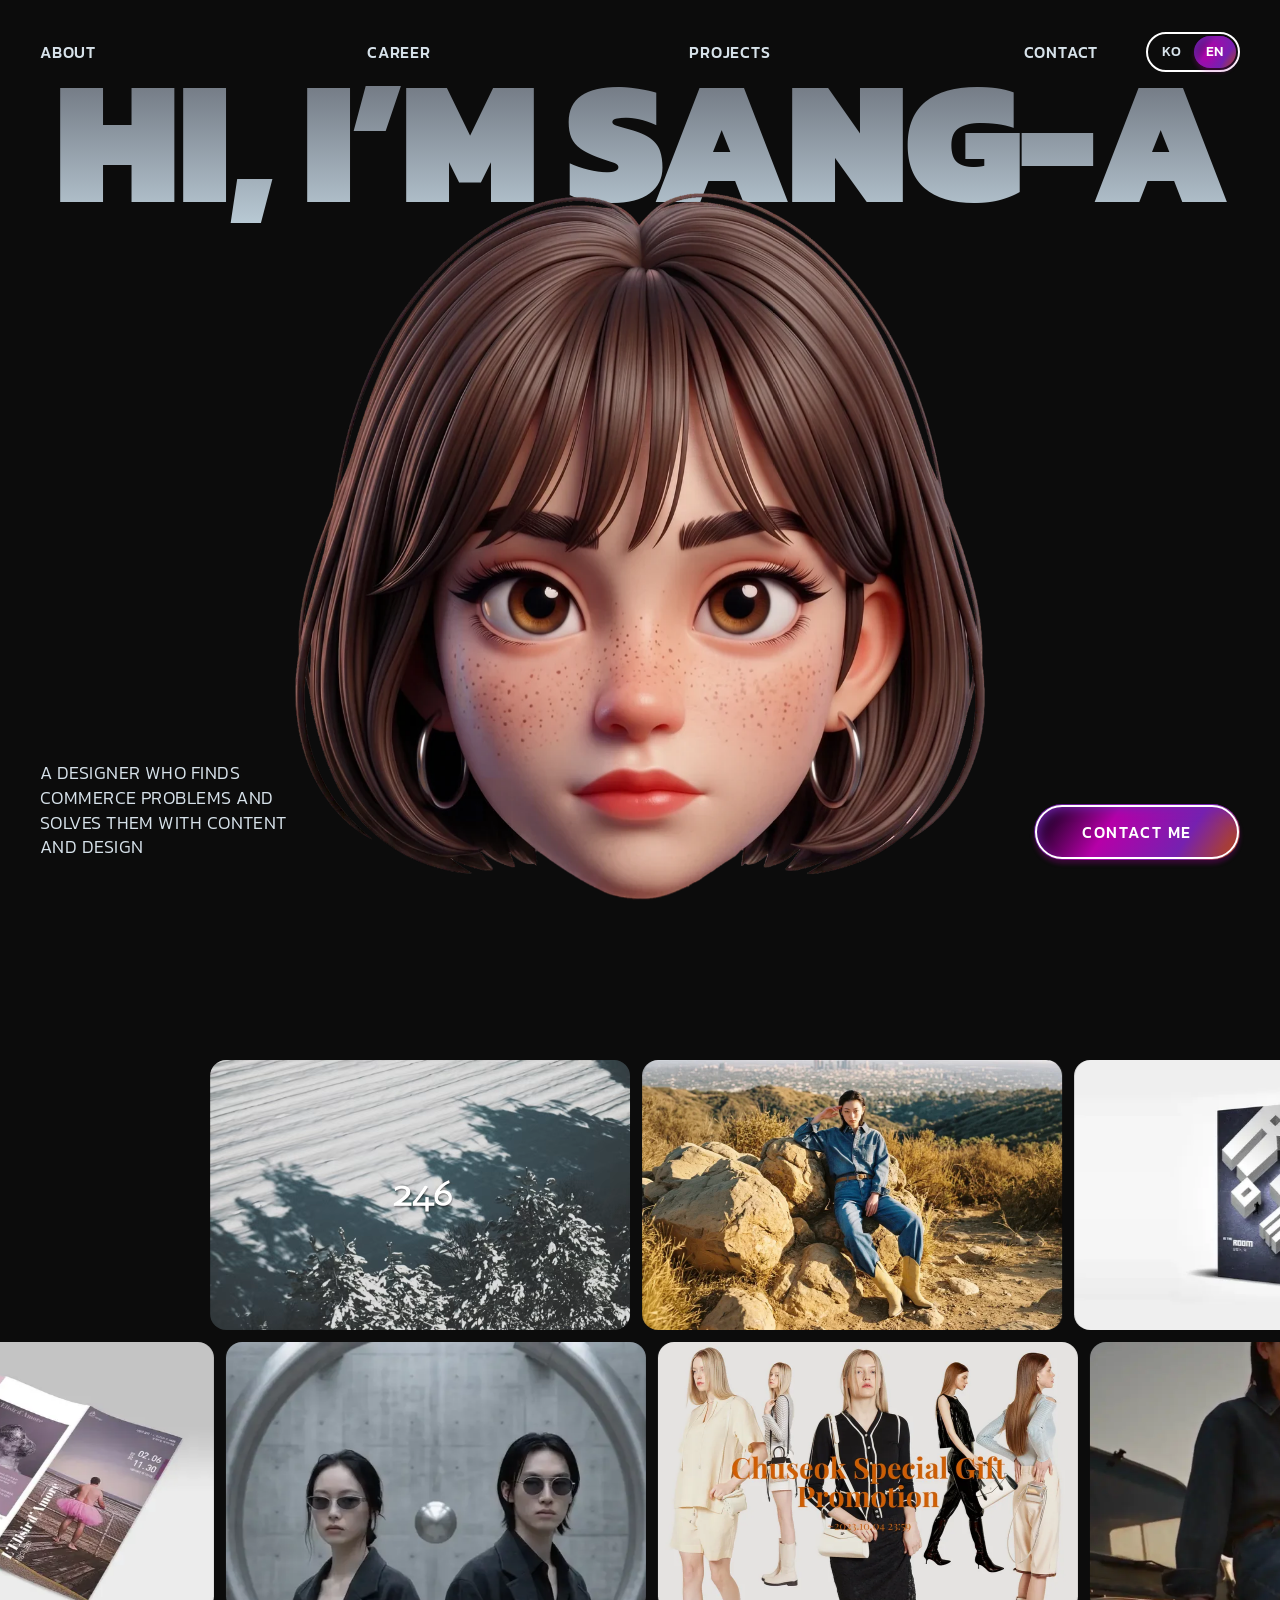
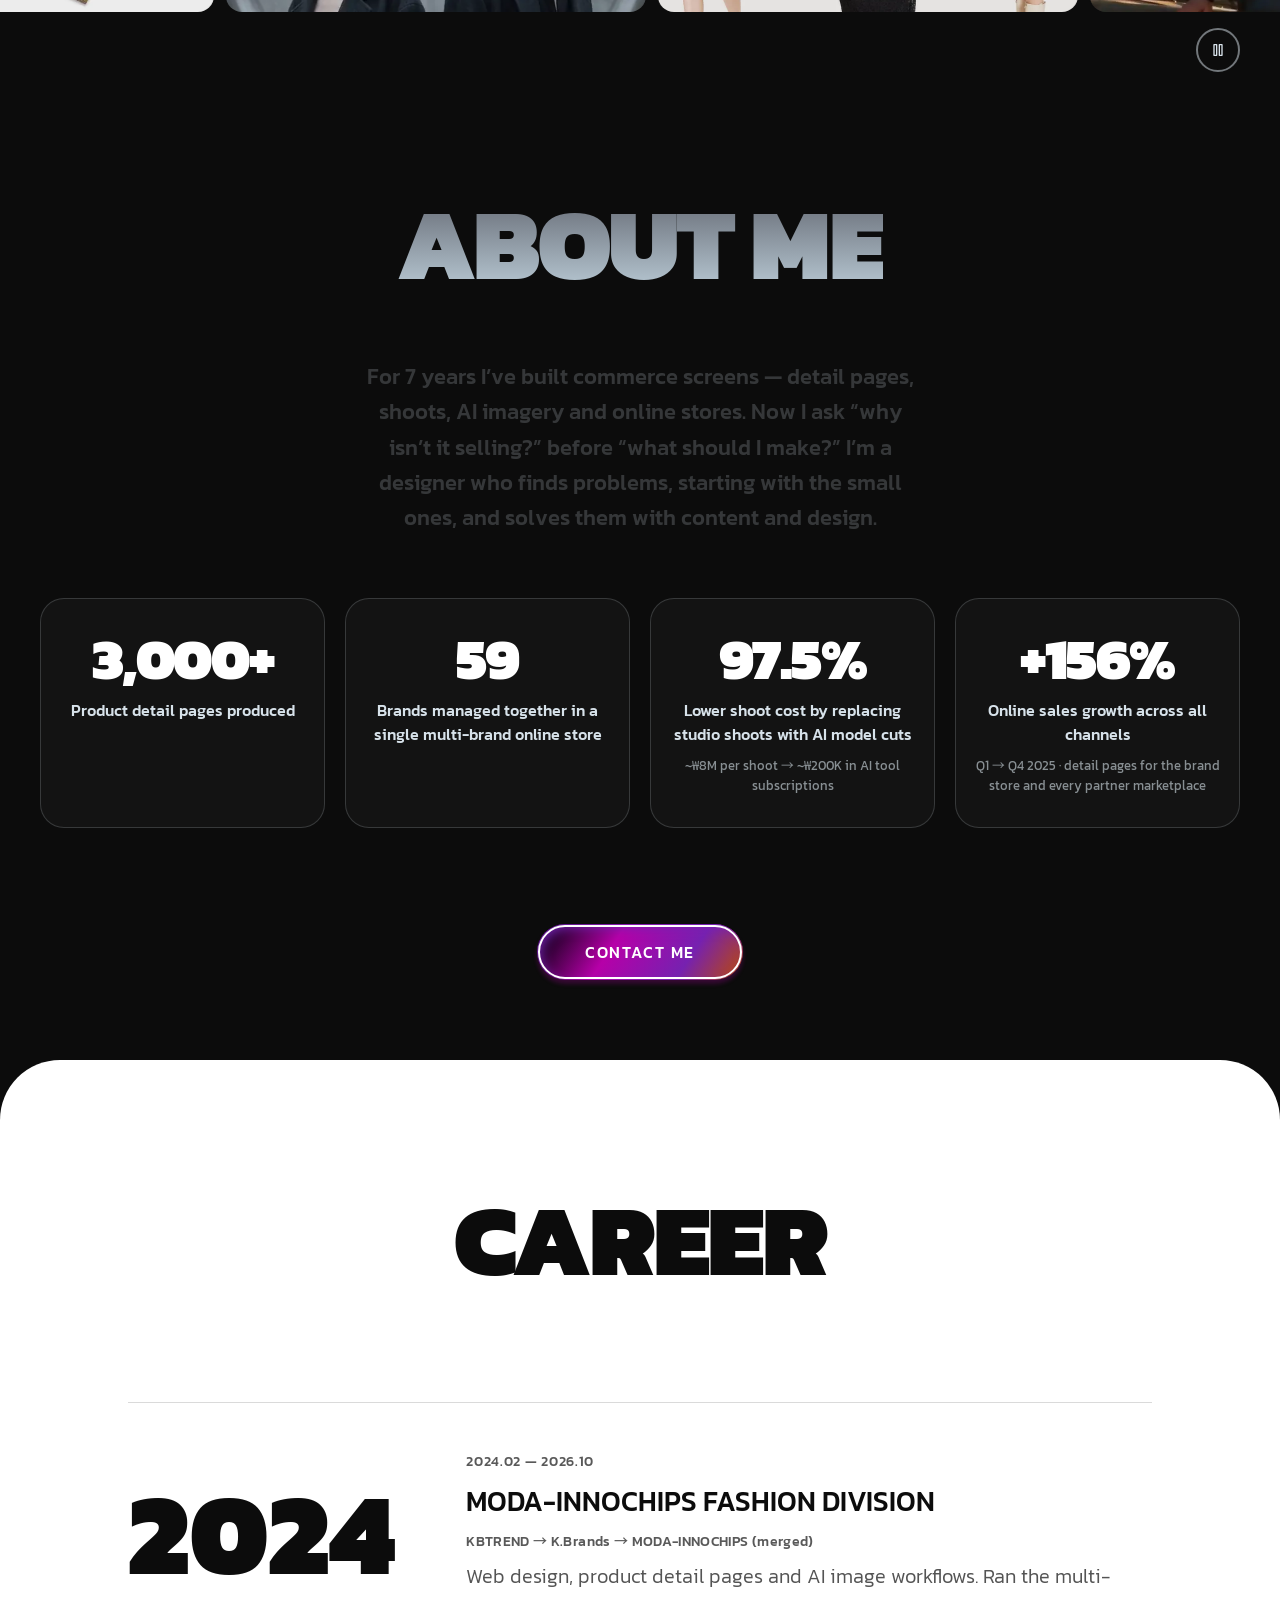
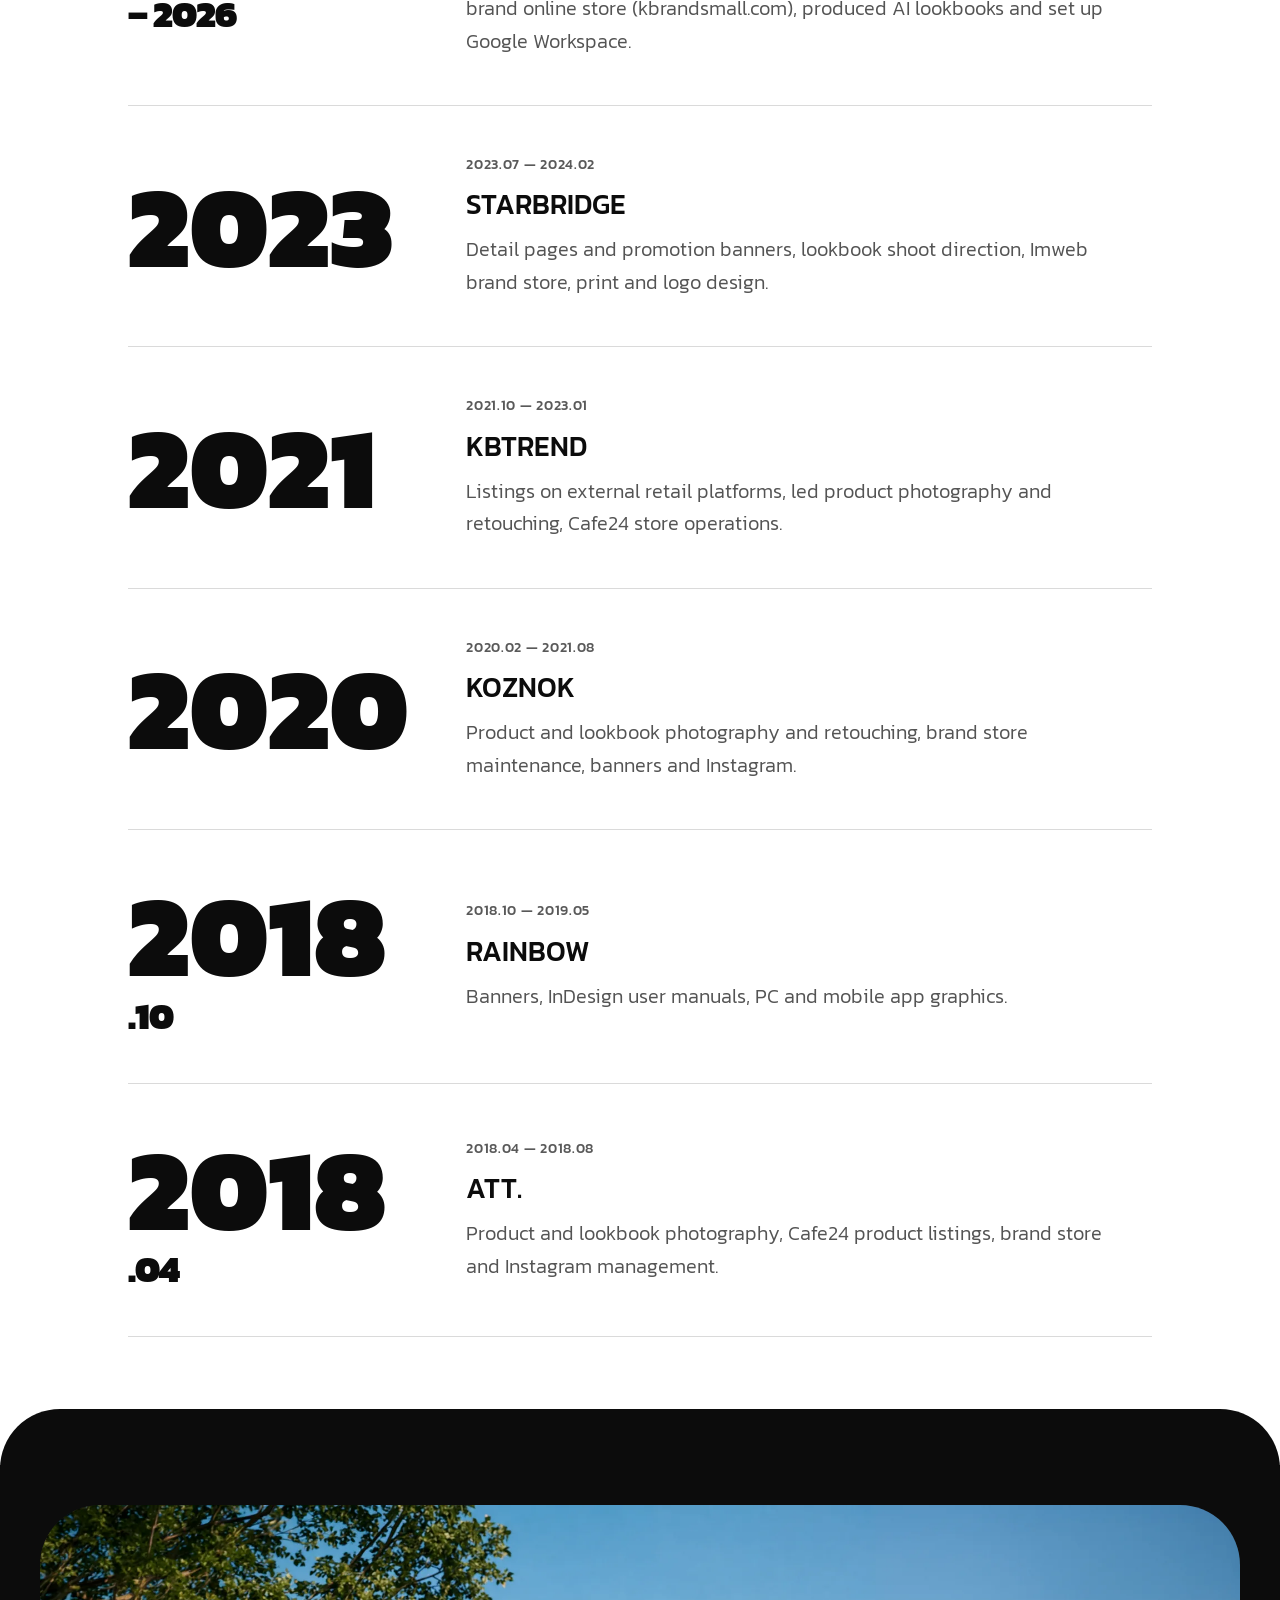
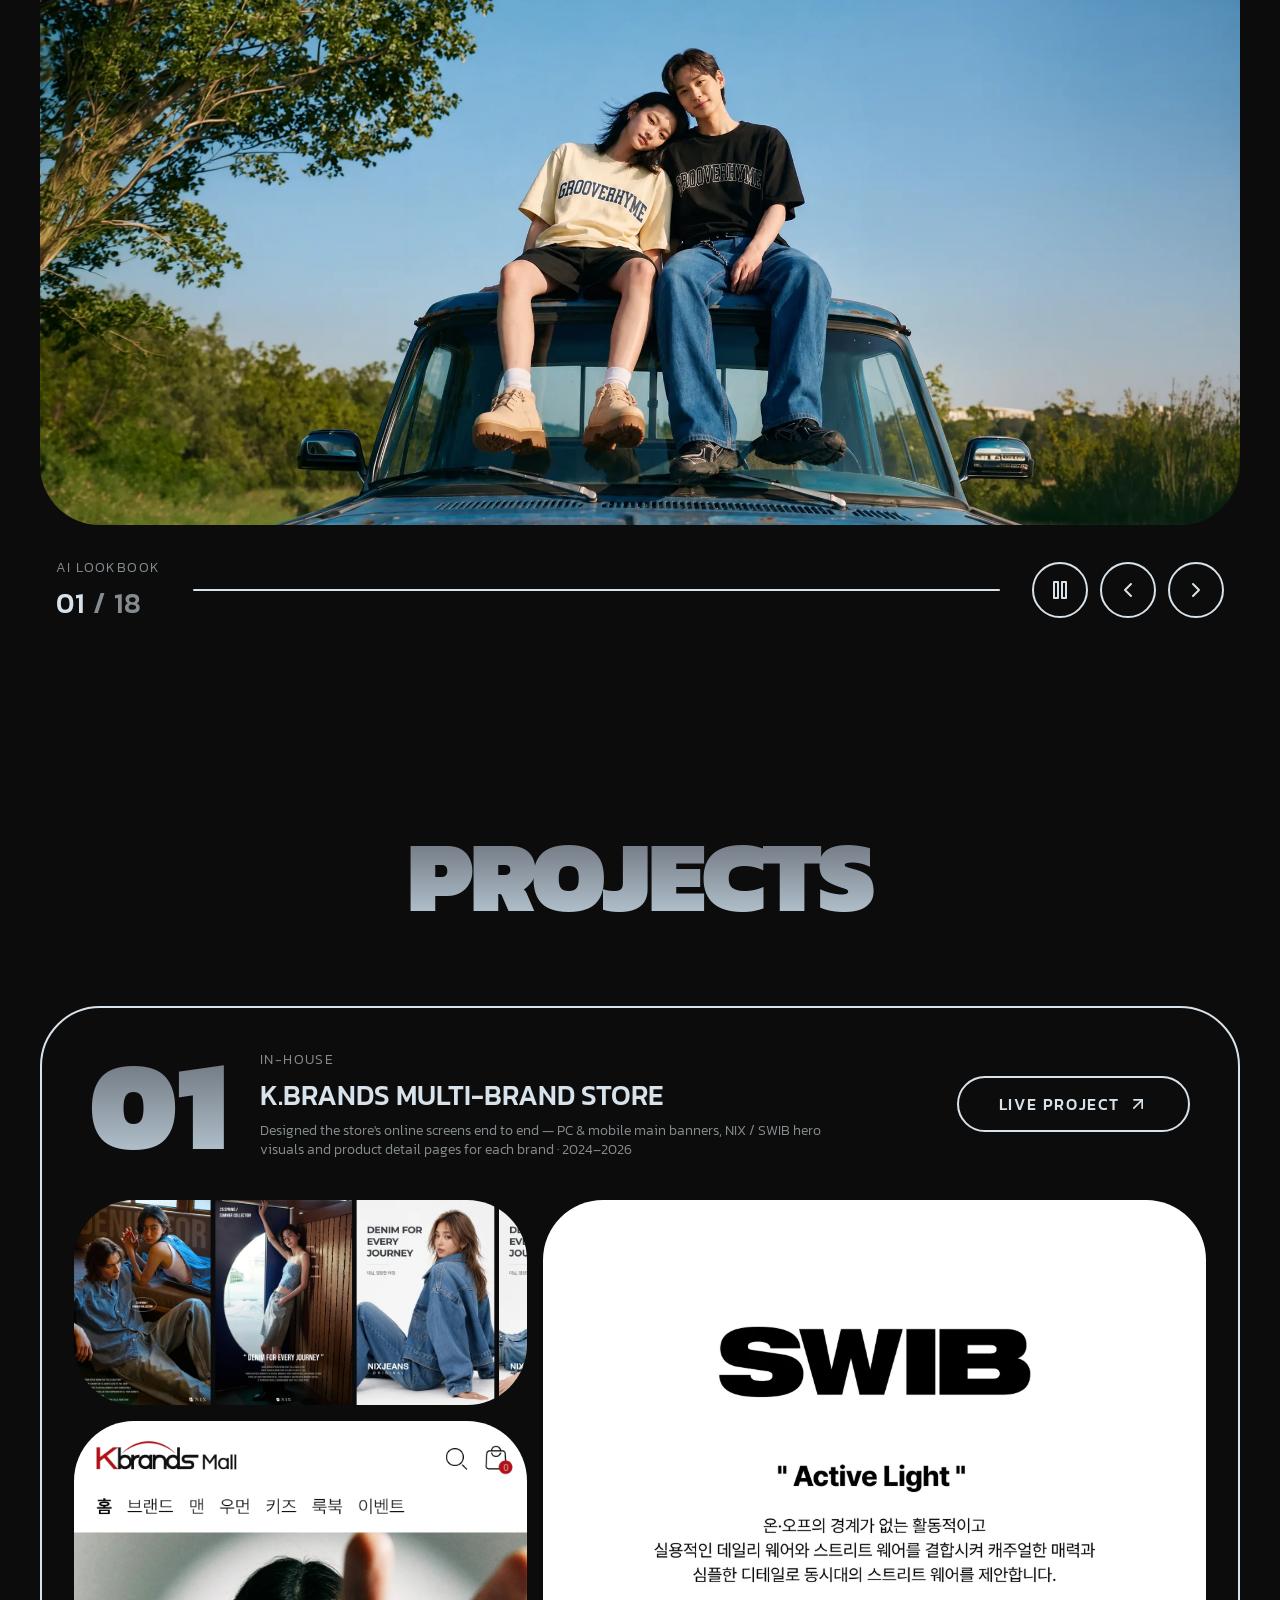
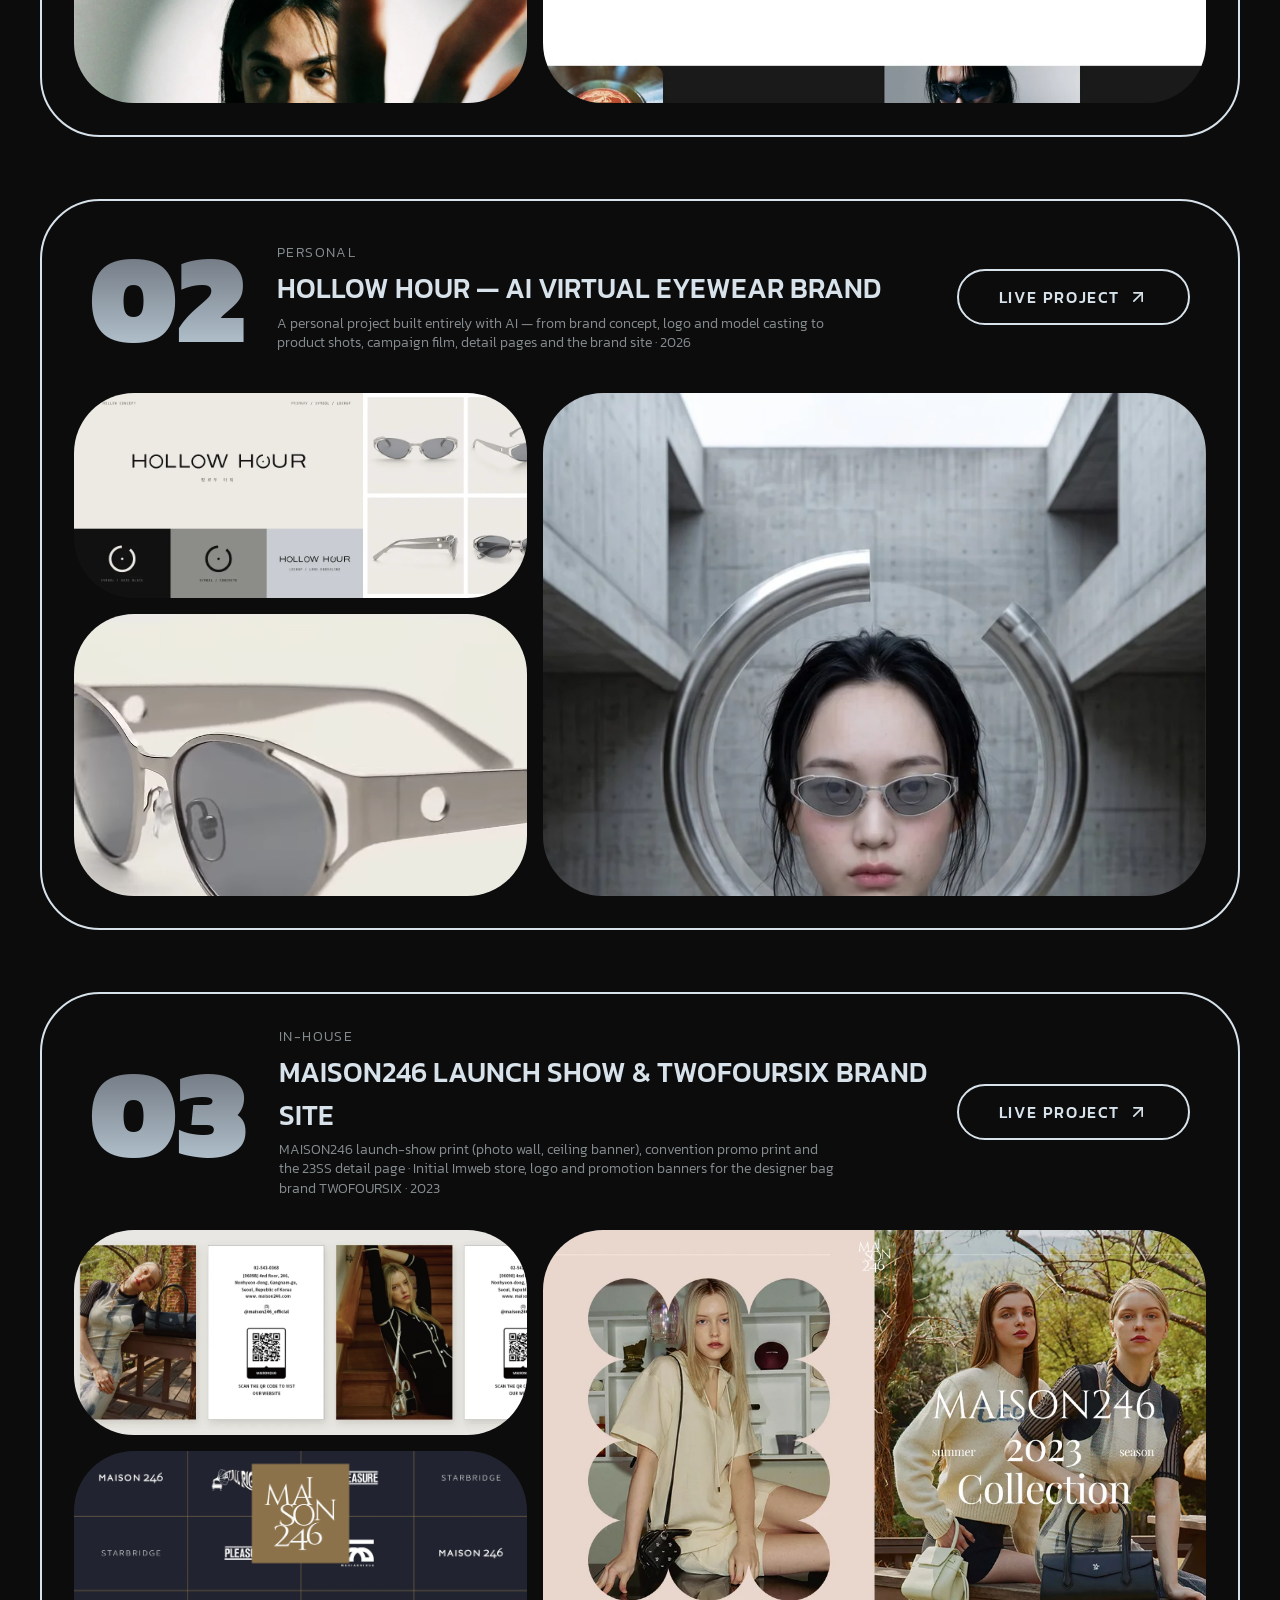
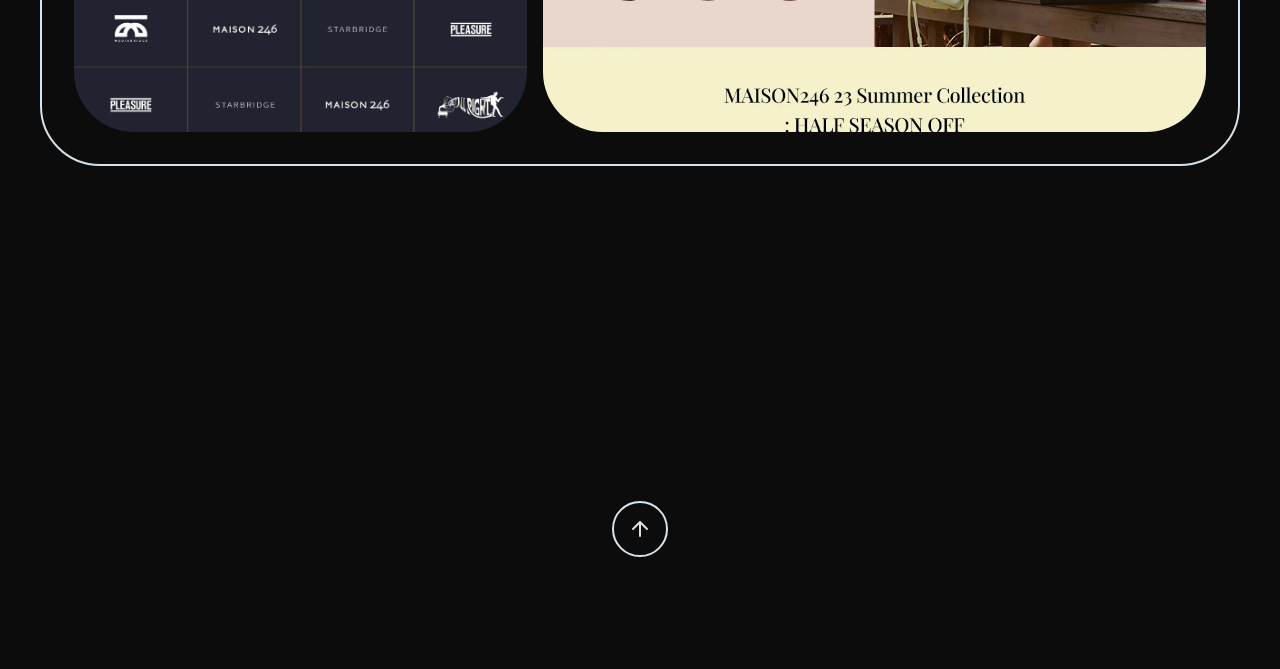
==== commit e6ed7174: "Add files via upload" ====
--- a/index.html
+++ b/index.html
@@ -12,8 +12,8 @@
     <meta property="og:type" content="website" />
     <meta property="og:title" content="이상아 — 패션 커머스 웹디자이너 포트폴리오" />
     <meta property="og:description" content="커머스의 문제를 찾아 콘텐츠와 디자인으로 푸는 디자이너" />
-    <script type="module" crossorigin src="./index-CM5zLgkn.js"></script>
-    <link rel="stylesheet" crossorigin href="./index-CRQegdRP.css">
+    <script type="module" crossorigin src="./index-DL_tuP90.js"></script>
+    <link rel="stylesheet" crossorigin href="./index-D-TUJAqb.css">
   </head>
   <body>
     <div id="root"></div>
--- a/index-D-TUJAqb.css
+++ b/index-D-TUJAqb.css
@@ -0,0 +1 @@
+@font-face{font-family:Kanit;font-style:normal;font-display:swap;font-weight:300;src:url(./kanit-latin-300-normal-Dvhd4GiE.woff2)format("woff2"),url(./kanit-latin-300-normal-BWYbi1UB.woff)format("woff")}@font-face{font-family:Kanit;font-style:normal;font-display:swap;font-weight:400;src:url(./kanit-latin-400-normal-BUlsQXH3.woff2)format("woff2"),url(./kanit-latin-400-normal-HVZWrfev.woff)format("woff")}@font-face{font-family:Kanit;font-style:normal;font-display:swap;font-weight:500;src:url(./kanit-latin-500-normal-CX_4XcKi.woff2)format("woff2"),url(./kanit-latin-500-normal-qBha86O4.woff)format("woff")}@font-face{font-family:Kanit;font-style:normal;font-display:swap;font-weight:600;src:url(./kanit-latin-600-normal-0lS78yAd.woff2)format("woff2"),url(./kanit-latin-600-normal-DlacpeTg.woff)format("woff")}@font-face{font-family:Kanit;font-style:normal;font-display:swap;font-weight:700;src:url(./kanit-latin-700-normal-xfKc2BN3.woff2)format("woff2"),url(./kanit-latin-700-normal-CZbzRMIr.woff)format("woff")}@font-face{font-family:Kanit;font-style:normal;font-display:swap;font-weight:800;src:url(./kanit-latin-800-normal-Bmaevg4i.woff2)format("woff2"),url(./kanit-latin-800-normal-DOFY8CUZ.woff)format("woff")}@font-face{font-family:Kanit;font-style:normal;font-display:swap;font-weight:900;src:url(./kanit-latin-900-normal-dN0P3GyR.woff2)format("woff2"),url(./kanit-latin-900-normal-DeJbwkCX.woff)format("woff")}*,:before,:after,::backdrop{--tw-border-spacing-x:0;--tw-border-spacing-y:0;--tw-translate-x:0;--tw-translate-y:0;--tw-rotate:0;--tw-skew-x:0;--tw-skew-y:0;--tw-scale-x:1;--tw-scale-y:1;--tw-pan-x: ;--tw-pan-y: ;--tw-pinch-zoom: ;--tw-scroll-snap-strictness:proximity;--tw-gradient-from-position: ;--tw-gradient-via-position: ;--tw-gradient-to-position: ;--tw-ordinal: ;--tw-slashed-zero: ;--tw-numeric-figure: ;--tw-numeric-spacing: ;--tw-numeric-fraction: ;--tw-ring-inset: ;--tw-ring-offset-width:0px;--tw-ring-offset-color:#fff;--tw-ring-color:#3b82f680;--tw-ring-offset-shadow:0 0 #0000;--tw-ring-shadow:0 0 #0000;--tw-shadow:0 0 #0000;--tw-shadow-colored:0 0 #0000;--tw-blur: ;--tw-brightness: ;--tw-contrast: ;--tw-grayscale: ;--tw-hue-rotate: ;--tw-invert: ;--tw-saturate: ;--tw-sepia: ;--tw-drop-shadow: ;--tw-backdrop-blur: ;--tw-backdrop-brightness: ;--tw-backdrop-contrast: ;--tw-backdrop-grayscale: ;--tw-backdrop-hue-rotate: ;--tw-backdrop-invert: ;--tw-backdrop-opacity: ;--tw-backdrop-saturate: ;--tw-backdrop-sepia: ;--tw-contain-size: ;--tw-contain-layout: ;--tw-contain-paint: ;--tw-contain-style: }*,:before,:after{box-sizing:border-box;border:0 solid #e5e7eb}:before,:after{--tw-content:""}html,:host{-webkit-text-size-adjust:100%;tab-size:4;font-feature-settings:normal;font-variation-settings:normal;-webkit-tap-highlight-color:transparent;font-family:ui-sans-serif,system-ui,sans-serif,Apple Color Emoji,Segoe UI Emoji,Segoe UI Symbol,Noto Color Emoji;line-height:1.5}body{line-height:inherit;margin:0}hr{height:0;color:inherit;border-top-width:1px}abbr:where([title]){-webkit-text-decoration:underline dotted;text-decoration:underline dotted}h1,h2,h3,h4,h5,h6{font-size:inherit;font-weight:inherit}a{color:inherit;-webkit-text-decoration:inherit;text-decoration:inherit}b,strong{font-weight:bolder}code,kbd,samp,pre{font-feature-settings:normal;font-variation-settings:normal;font-family:ui-monospace,SFMono-Regular,Menlo,Monaco,Consolas,Liberation Mono,Courier New,monospace;font-size:1em}small{font-size:80%}sub,sup{vertical-align:baseline;font-size:75%;line-height:0;position:relative}sub{bottom:-.25em}sup{top:-.5em}table{text-indent:0;border-color:inherit;border-collapse:collapse}button,input,optgroup,select,textarea{font-feature-settings:inherit;font-variation-settings:inherit;font-family:inherit;font-size:100%;font-weight:inherit;line-height:inherit;letter-spacing:inherit;color:inherit;margin:0;padding:0}button,select{text-transform:none}button,input:where([type=button]),input:where([type=reset]),input:where([type=submit]){-webkit-appearance:button;background-color:#0000;background-image:none}:-moz-focusring{outline:auto}:-moz-ui-invalid{box-shadow:none}progress{vertical-align:baseline}::-webkit-inner-spin-button{height:auto}::-webkit-outer-spin-button{height:auto}[type=search]{-webkit-appearance:textfield;outline-offset:-2px}::-webkit-search-decoration{-webkit-appearance:none}::-webkit-file-upload-button{-webkit-appearance:button;font:inherit}summary{display:list-item}blockquote,dl,dd,h1,h2,h3,h4,h5,h6,hr,figure,p,pre{margin:0}fieldset{margin:0;padding:0}legend{padding:0}ol,ul,menu{margin:0;padding:0;list-style:none}dialog{padding:0}textarea{resize:vertical}input::-moz-placeholder{opacity:1;color:#9ca3af}textarea::-moz-placeholder{opacity:1;color:#9ca3af}input::placeholder,textarea::placeholder{opacity:1;color:#9ca3af}button,[role=button]{cursor:pointer}:disabled{cursor:default}img,svg,video,canvas,audio,iframe,embed,object{vertical-align:middle;display:block}img,video{max-width:100%;height:auto}[hidden]:where(:not([hidden=until-found])){display:none}.sr-only{clip:rect(0, 0, 0, 0);white-space:nowrap;border-width:0;width:1px;height:1px;margin:-1px;padding:0;position:absolute;overflow:hidden}.pointer-events-none{pointer-events:none}.visible{visibility:visible}.invisible{visibility:hidden}.fixed{position:fixed}.absolute{position:absolute}.relative{position:relative}.sticky{position:sticky}.inset-0{inset:0}.inset-x-0{left:0;right:0}.inset-y-0{top:0;bottom:0}.left-0{left:0}.left-1\/2{left:50%}.right-4{right:1rem}.top-0{top:0}.top-24{top:6rem}.top-4{top:1rem}.top-\[53\%\]{top:53%}.-z-10{z-index:-10}.z-10{z-index:10}.z-20{z-index:20}.z-50{z-index:50}.z-\[100\]{z-index:100}.order-last{order:9999}.-my-3{margin-top:-.75rem;margin-bottom:-.75rem}.mx-auto{margin-left:auto;margin-right:auto}.-mt-10{margin-top:-2.5rem}.mb-12{margin-bottom:3rem}.mb-16{margin-bottom:4rem}.mb-4{margin-bottom:1rem}.mt-3{margin-top:.75rem}.mt-4{margin-top:1rem}.mt-5{margin-top:1.25rem}.mt-6{margin-top:1.5rem}.mt-8{margin-top:2rem}.mt-\[0\.12em\]{margin-top:.12em}.mt-auto{margin-top:auto}.block{display:block}.inline-block{display:inline-block}.flex{display:flex}.inline-flex{display:inline-flex}.grid{display:grid}.hidden{display:none}.h-10{height:2.5rem}.h-11{height:2.75rem}.h-12{height:3rem}.h-4{height:1rem}.h-5{height:1.25rem}.h-\[270px\]{height:270px}.h-\[2px\]{height:2px}.h-\[85vh\]{height:85vh}.h-auto{height:auto}.h-full{height:100%}.h-screen{height:100vh}.min-h-\[32px\]{min-height:32px}.min-h-screen{min-height:100vh}.w-10{width:2.5rem}.w-11{width:2.75rem}.w-12{width:3rem}.w-4{width:1rem}.w-5{width:1.25rem}.w-\[40\%\]{width:40%}.w-\[420px\]{width:420px}.w-\[60\%\]{width:60%}.w-\[min\(360px\,90vw\)\]{width:min(360px,90vw)}.w-auto{width:auto}.w-full{width:100%}.w-max{width:max-content}.min-w-0{min-width:0}.min-w-\[40px\]{min-width:40px}.max-w-2xl{max-width:42rem}.max-w-5xl{max-width:64rem}.max-w-7xl{max-width:80rem}.max-w-\[160px\]{max-width:160px}.max-w-\[560px\]{max-width:560px}.max-w-lg{max-width:32rem}.max-w-none{max-width:none}.max-w-xl{max-width:36rem}.flex-1{flex:1}.shrink-0{flex-shrink:0}.basis-full{flex-basis:100%}.-translate-x-1\/2{--tw-translate-x:-50%;transform:translate(var(--tw-translate-x), var(--tw-translate-y)) rotate(var(--tw-rotate)) skewX(var(--tw-skew-x)) skewY(var(--tw-skew-y)) scaleX(var(--tw-scale-x)) scaleY(var(--tw-scale-y))}.-translate-y-1\/2{--tw-translate-y:-50%;transform:translate(var(--tw-translate-x), var(--tw-translate-y)) rotate(var(--tw-rotate)) skewX(var(--tw-skew-x)) skewY(var(--tw-skew-y)) scaleX(var(--tw-scale-x)) scaleY(var(--tw-scale-y))}.transform{transform:translate(var(--tw-translate-x), var(--tw-translate-y)) rotate(var(--tw-rotate)) skewX(var(--tw-skew-x)) skewY(var(--tw-skew-y)) scaleX(var(--tw-scale-x)) scaleY(var(--tw-scale-y))}.cursor-grab{cursor:grab}.select-none{-webkit-user-select:none;user-select:none}.grid-cols-2{grid-template-columns:repeat(2,minmax(0,1fr))}.flex-col{flex-direction:column}.flex-wrap{flex-wrap:wrap}.items-start{align-items:flex-start}.items-end{align-items:flex-end}.items-center{align-items:center}.items-stretch{align-items:stretch}.justify-end{justify-content:flex-end}.justify-center{justify-content:center}.justify-between{justify-content:space-between}.gap-1{gap:.25rem}.gap-1\.5{gap:.375rem}.gap-10{gap:2.5rem}.gap-16{gap:4rem}.gap-2{gap:.5rem}.gap-3{gap:.75rem}.gap-4{gap:1rem}.gap-6{gap:1.5rem}.overflow-hidden{overflow:hidden}.whitespace-nowrap{white-space:nowrap}.break-all{word-break:break-all}.rounded-2xl{border-radius:1rem}.rounded-\[32px\]{border-radius:32px}.rounded-\[40px\]{border-radius:40px}.rounded-full{border-radius:9999px}.rounded-t-\[40px\]{border-top-left-radius:40px;border-top-right-radius:40px}.border{border-width:1px}.border-2{border-width:2px}.border-\[\#D7E2EA\]{--tw-border-opacity:1;border-color:rgb(215 226 234/var(--tw-border-opacity,1))}.border-\[\#D7E2EA\]\/40{border-color:#d7e2ea66}.border-\[\#D7E2EA\]\/50{border-color:#d7e2ea80}.border-white{--tw-border-opacity:1;border-color:rgb(255 255 255/var(--tw-border-opacity,1))}.bg-\[\#0C0C0C\]{--tw-bg-opacity:1;background-color:rgb(12 12 12/var(--tw-bg-opacity,1))}.bg-\[\#0C0C0C\]\/60{background-color:#0c0c0c99}.bg-\[\#0C0C0C\]\/80{background-color:#0c0c0ccc}.bg-\[\#D7E2EA\]{--tw-bg-opacity:1;background-color:rgb(215 226 234/var(--tw-bg-opacity,1))}.bg-\[\#D7E2EA\]\/15{background-color:#d7e2ea26}.bg-black\/40{background-color:#0006}.bg-transparent{background-color:#0000}.bg-white{--tw-bg-opacity:1;background-color:rgb(255 255 255/var(--tw-bg-opacity,1))}.object-cover{-o-object-fit:cover;object-fit:cover}.p-0\.5{padding:.125rem}.p-4{padding:1rem}.px-2{padding-left:.5rem;padding-right:.5rem}.px-3{padding-left:.75rem;padding-right:.75rem}.px-5{padding-left:1.25rem;padding-right:1.25rem}.px-6{padding-left:1.5rem;padding-right:1.5rem}.px-7{padding-left:1.75rem;padding-right:1.75rem}.px-8{padding-left:2rem;padding-right:2rem}.py-1{padding-top:.25rem;padding-bottom:.25rem}.py-10{padding-top:2.5rem;padding-bottom:2.5rem}.py-20{padding-top:5rem;padding-bottom:5rem}.py-3{padding-top:.75rem;padding-bottom:.75rem}.py-8{padding-top:2rem;padding-bottom:2rem}.pb-10{padding-bottom:2.5rem}.pb-16{padding-bottom:4rem}.pb-20{padding-bottom:5rem}.pb-24{padding-bottom:6rem}.pb-3{padding-bottom:.75rem}.pb-7{padding-bottom:1.75rem}.pb-\[0\.08em\]{padding-bottom:.08em}.pt-16{padding-top:4rem}.pt-20{padding-top:5rem}.pt-24{padding-top:6rem}.pt-6{padding-top:1.5rem}.text-center{text-align:center}.text-\[13\.8vw\]{font-size:13.8vw}.text-\[13vw\]{font-size:13vw}.text-sm{font-size:.875rem;line-height:1.25rem}.text-xs{font-size:.75rem;line-height:1rem}.font-black{font-weight:900}.font-light{font-weight:300}.font-medium{font-weight:500}.uppercase{text-transform:uppercase}.tabular-nums{--tw-numeric-spacing:tabular-nums;font-variant-numeric:var(--tw-ordinal) var(--tw-slashed-zero) var(--tw-numeric-figure) var(--tw-numeric-spacing) var(--tw-numeric-fraction)}.leading-none{line-height:1}.leading-relaxed{line-height:1.625}.leading-snug{line-height:1.375}.tracking-tight{letter-spacing:-.025em}.tracking-wide{letter-spacing:.025em}.tracking-wider{letter-spacing:.05em}.tracking-widest{letter-spacing:.1em}.text-\[\#0C0C0C\]{--tw-text-opacity:1;color:rgb(12 12 12/var(--tw-text-opacity,1))}.text-\[\#D7E2EA\]{--tw-text-opacity:1;color:rgb(215 226 234/var(--tw-text-opacity,1))}.text-\[\#D7E2EA\]\/60{color:#d7e2ea99}.text-white{--tw-text-opacity:1;color:rgb(255 255 255/var(--tw-text-opacity,1))}.shadow-\[0_1px_0_rgba\(215\,226\,234\,0\.12\)\]{--tw-shadow:0 1px 0 #d7e2ea1f;--tw-shadow-colored:0 1px 0 var(--tw-shadow-color);box-shadow:var(--tw-ring-offset-shadow,0 0 #0000), var(--tw-ring-shadow,0 0 #0000), var(--tw-shadow)}.outline{outline-style:solid}.blur{--tw-blur:blur(8px);filter:var(--tw-blur) var(--tw-brightness) var(--tw-contrast) var(--tw-grayscale) var(--tw-hue-rotate) var(--tw-invert) var(--tw-saturate) var(--tw-sepia) var(--tw-drop-shadow)}.filter{filter:var(--tw-blur) var(--tw-brightness) var(--tw-contrast) var(--tw-grayscale) var(--tw-hue-rotate) var(--tw-invert) var(--tw-saturate) var(--tw-sepia) var(--tw-drop-shadow)}.backdrop-blur-\[2px\]{--tw-backdrop-blur:blur(2px);-webkit-backdrop-filter:var(--tw-backdrop-blur) var(--tw-backdrop-brightness) var(--tw-backdrop-contrast) var(--tw-backdrop-grayscale) var(--tw-backdrop-hue-rotate) var(--tw-backdrop-invert) var(--tw-backdrop-opacity) var(--tw-backdrop-saturate) var(--tw-backdrop-sepia);backdrop-filter:var(--tw-backdrop-blur) var(--tw-backdrop-brightness) var(--tw-backdrop-contrast) var(--tw-backdrop-grayscale) var(--tw-backdrop-hue-rotate) var(--tw-backdrop-invert) var(--tw-backdrop-opacity) var(--tw-backdrop-saturate) var(--tw-backdrop-sepia)}.backdrop-blur-md{--tw-backdrop-blur:blur(12px);-webkit-backdrop-filter:var(--tw-backdrop-blur) var(--tw-backdrop-brightness) var(--tw-backdrop-contrast) var(--tw-backdrop-grayscale) var(--tw-backdrop-hue-rotate) var(--tw-backdrop-invert) var(--tw-backdrop-opacity) var(--tw-backdrop-saturate) var(--tw-backdrop-sepia);backdrop-filter:var(--tw-backdrop-blur) var(--tw-backdrop-brightness) var(--tw-backdrop-contrast) var(--tw-backdrop-grayscale) var(--tw-backdrop-hue-rotate) var(--tw-backdrop-invert) var(--tw-backdrop-opacity) var(--tw-backdrop-saturate) var(--tw-backdrop-sepia)}.backdrop-blur-xl{--tw-backdrop-blur:blur(24px);-webkit-backdrop-filter:var(--tw-backdrop-blur) var(--tw-backdrop-brightness) var(--tw-backdrop-contrast) var(--tw-backdrop-grayscale) var(--tw-backdrop-hue-rotate) var(--tw-backdrop-invert) var(--tw-backdrop-opacity) var(--tw-backdrop-saturate) var(--tw-backdrop-sepia);backdrop-filter:var(--tw-backdrop-blur) var(--tw-backdrop-brightness) var(--tw-backdrop-contrast) var(--tw-backdrop-grayscale) var(--tw-backdrop-hue-rotate) var(--tw-backdrop-invert) var(--tw-backdrop-opacity) var(--tw-backdrop-saturate) var(--tw-backdrop-sepia)}.transition{transition-property:color,background-color,border-color,text-decoration-color,fill,stroke,opacity,box-shadow,transform,filter,-webkit-backdrop-filter,backdrop-filter;transition-duration:.15s;transition-timing-function:cubic-bezier(.4,0,.2,1)}.transition-\[background-color\,box-shadow\]{transition-property:background-color,box-shadow;transition-duration:.15s;transition-timing-function:cubic-bezier(.4,0,.2,1)}.transition-colors{transition-property:color,background-color,border-color,text-decoration-color,fill,stroke;transition-duration:.15s;transition-timing-function:cubic-bezier(.4,0,.2,1)}.transition-opacity{transition-property:opacity;transition-duration:.15s;transition-timing-function:cubic-bezier(.4,0,.2,1)}.transition-transform{transition-property:transform;transition-duration:.15s;transition-timing-function:cubic-bezier(.4,0,.2,1)}.duration-200{transition-duration:.2s}.duration-300{transition-duration:.3s}.ease-in-out{transition-timing-function:cubic-bezier(.4,0,.2,1)}.ease-out{transition-timing-function:cubic-bezier(0,0,.2,1)}.\[text-wrap\:pretty\]{text-wrap:pretty}*,:before,:after{box-sizing:border-box;margin:0;padding:0}html,body,#root{background:#0c0c0c;font-family:Kanit,Noto Sans KR,Apple SD Gothic Neo,Malgun Gothic,sans-serif}.hero-heading{background:linear-gradient(#646973 0%,#bbccd7 100%);-webkit-text-fill-color:transparent;-webkit-background-clip:text;background-clip:text}html:lang(ko) body{word-break:keep-all}html:lang(ko) .tracking-wide,html:lang(ko) .tracking-wider,html:lang(ko) .tracking-widest{letter-spacing:.02em}.img-tile{color:#0000;background-color:#17181b}.detail-scroll{-o-object-position:50% 0%;object-position:50% 0%;animation:24s ease-in-out 1s infinite alternate detail-scroll}.detail-scroll:hover{animation-play-state:paused}@keyframes detail-scroll{0%{-o-object-position:50% 0%;object-position:50% 0%}to{-o-object-position:50% 100%;object-position:50% 100%}}@media (prefers-reduced-motion:reduce){.detail-scroll{animation:none}}.photo-marquee__track{animation:45s linear infinite photo-marquee}.photo-marquee:hover .photo-marquee__track{animation-play-state:paused}@keyframes photo-marquee{0%{transform:translate(0)}to{transform:translate(-50%)}}@media (prefers-reduced-motion:reduce){.photo-marquee__track{animation:none}}.banner-progress{width:0;animation-name:banner-progress;animation-timing-function:linear;animation-fill-mode:forwards}.banner-progress.is-paused{animation-play-state:paused}@keyframes banner-progress{0%{width:0}to{width:100%}}.detail-scroll--short{animation-duration:10s}html{scroll-behavior:smooth}@media (prefers-reduced-motion:reduce){html{scroll-behavior:auto}}@keyframes hero-float{0%,to{transform:translateY(0)}50%{transform:translateY(-14px)}}.hero-float{animation:5s ease-in-out infinite hero-float}@media (prefers-reduced-motion:reduce){.hero-float{animation:none}}.hover\:scale-\[1\.03\]:hover{--tw-scale-x:1.03;--tw-scale-y:1.03;transform:translate(var(--tw-translate-x), var(--tw-translate-y)) rotate(var(--tw-rotate)) skewX(var(--tw-skew-x)) skewY(var(--tw-skew-y)) scaleX(var(--tw-scale-x)) scaleY(var(--tw-scale-y))}.hover\:bg-\[\#D7E2EA\]\/10:hover{background-color:#d7e2ea1a}.hover\:opacity-70:hover{opacity:.7}.focus\:not-sr-only:focus{clip:auto;white-space:normal;width:auto;height:auto;margin:0;padding:0;position:static;overflow:visible}.focus\:fixed:focus{position:fixed}.focus\:left-4:focus{left:1rem}.focus\:top-4:focus{top:1rem}.focus\:z-\[200\]:focus{z-index:200}.focus\:rounded-full:focus{border-radius:9999px}.focus\:bg-white:focus{--tw-bg-opacity:1;background-color:rgb(255 255 255/var(--tw-bg-opacity,1))}.focus\:px-5:focus{padding-left:1.25rem;padding-right:1.25rem}.focus\:py-3:focus{padding-top:.75rem;padding-bottom:.75rem}.focus\:text-sm:focus{font-size:.875rem;line-height:1.25rem}.focus\:font-medium:focus{font-weight:500}.focus\:text-\[\#0C0C0C\]:focus{--tw-text-opacity:1;color:rgb(12 12 12/var(--tw-text-opacity,1))}.focus-visible\:outline:focus-visible{outline-style:solid}.focus-visible\:outline-2:focus-visible{outline-width:2px}.focus-visible\:outline-offset-2:focus-visible{outline-offset:2px}.focus-visible\:outline-\[\#B600A8\]:focus-visible{outline-color:#b600a8}.focus-visible\:outline-\[\#D7E2EA\]:focus-visible{outline-color:#d7e2ea}.active\:cursor-grabbing:active{cursor:grabbing}.group:hover .group-hover\:-translate-y-0\.5{--tw-translate-y:-.125rem;transform:translate(var(--tw-translate-x), var(--tw-translate-y)) rotate(var(--tw-rotate)) skewX(var(--tw-skew-x)) skewY(var(--tw-skew-y)) scaleX(var(--tw-scale-x)) scaleY(var(--tw-scale-y))}@media (width>=640px){.sm\:bottom-0{bottom:0}.sm\:right-5{right:1.25rem}.sm\:top-5{top:1.25rem}.sm\:top-auto{top:auto}.sm\:order-none{order:0}.sm\:mx-2{margin-left:.5rem;margin-right:.5rem}.sm\:-mt-12{margin-top:-3rem}.sm\:mb-16{margin-bottom:4rem}.sm\:mb-20{margin-bottom:5rem}.sm\:mb-6{margin-bottom:1.5rem}.sm\:mt-4{margin-top:1rem}.sm\:mt-6{margin-top:1.5rem}.sm\:h-14{height:3.5rem}.sm\:h-5{height:1.25rem}.sm\:h-6{height:1.5rem}.sm\:w-14{width:3.5rem}.sm\:w-5{width:1.25rem}.sm\:w-6{width:1.5rem}.sm\:w-\[clamp\(400px\,min\(calc\(100vh_-_60px_-_11\.7vw\)\,60vw\)\,900px\)\]{width:clamp(400px,min(100vh - 60px - 11.7vw,60vw),900px)}.sm\:max-w-\[220px\]{max-width:220px}.sm\:flex-1{flex:1}.sm\:basis-auto{flex-basis:auto}.sm\:translate-y-0{--tw-translate-y:0px;transform:translate(var(--tw-translate-x), var(--tw-translate-y)) rotate(var(--tw-rotate)) skewX(var(--tw-skew-x)) skewY(var(--tw-skew-y)) scaleX(var(--tw-scale-x)) scaleY(var(--tw-scale-y))}.sm\:flex-row{flex-direction:row}.sm\:flex-nowrap{flex-wrap:nowrap}.sm\:items-center{align-items:center}.sm\:gap-10{gap:2.5rem}.sm\:gap-14{gap:3.5rem}.sm\:gap-2{gap:.5rem}.sm\:gap-20{gap:5rem}.sm\:gap-3{gap:.75rem}.sm\:gap-4{gap:1rem}.sm\:gap-6{gap:1.5rem}.sm\:gap-8{gap:2rem}.sm\:rounded-\[40px\]{border-radius:40px}.sm\:rounded-\[50px\]{border-radius:50px}.sm\:rounded-t-\[50px\]{border-top-left-radius:50px;border-top-right-radius:50px}.sm\:p-6{padding:1.5rem}.sm\:px-10{padding-left:2.5rem;padding-right:2.5rem}.sm\:px-4{padding-left:1rem;padding-right:1rem}.sm\:px-8{padding-left:2rem;padding-right:2rem}.sm\:py-10{padding-top:2.5rem;padding-bottom:2.5rem}.sm\:py-12{padding-top:3rem;padding-bottom:3rem}.sm\:py-24{padding-top:6rem;padding-bottom:6rem}.sm\:py-3\.5{padding-top:.875rem;padding-bottom:.875rem}.sm\:pb-20{padding-bottom:5rem}.sm\:pb-28{padding-bottom:7rem}.sm\:pb-8{padding-bottom:2rem}.sm\:pt-20{padding-top:5rem}.sm\:pt-24{padding-top:6rem}.sm\:pt-32{padding-top:8rem}.sm\:text-base{font-size:1rem;line-height:1.5rem}.sm\:text-sm{font-size:.875rem;line-height:1.25rem}}@media (width>=768px){.md\:top-32{top:8rem}.md\:-mt-14{margin-top:-3.5rem}.md\:-mt-5{margin-top:-1.25rem}.md\:mb-20{margin-bottom:5rem}.md\:mb-28{margin-bottom:7rem}.md\:mb-8{margin-bottom:2rem}.md\:mt-8{margin-top:2rem}.md\:max-w-\[260px\]{max-width:260px}.md\:flex-nowrap{flex-wrap:nowrap}.md\:gap-12{gap:3rem}.md\:gap-14{gap:3.5rem}.md\:gap-16{gap:4rem}.md\:gap-24{gap:6rem}.md\:gap-8{gap:2rem}.md\:rounded-\[60px\]{border-radius:60px}.md\:rounded-t-\[60px\]{border-top-left-radius:60px;border-top-right-radius:60px}.md\:p-8{padding:2rem}.md\:px-10{padding-left:2.5rem;padding-right:2.5rem}.md\:px-12{padding-left:3rem;padding-right:3rem}.md\:py-12{padding-top:3rem;padding-bottom:3rem}.md\:py-32{padding-top:8rem;padding-bottom:8rem}.md\:py-4{padding-top:1rem;padding-bottom:1rem}.md\:pb-10{padding-bottom:2.5rem}.md\:pb-28{padding-bottom:7rem}.md\:pb-32{padding-bottom:8rem}.md\:pb-4{padding-bottom:1rem}.md\:pt-24{padding-top:6rem}.md\:pt-32{padding-top:8rem}.md\:pt-40{padding-top:10rem}.md\:pt-72{padding-top:18rem}.md\:pt-8{padding-top:2rem}.md\:text-base{font-size:1rem;line-height:1.5rem}.md\:text-sm{font-size:.875rem;line-height:1.25rem}}@media (width>=1024px){.lg\:grid-cols-4{grid-template-columns:repeat(4,minmax(0,1fr))}.lg\:pt-80{padding-top:20rem}.lg\:text-base{font-size:1rem;line-height:1.5rem}}
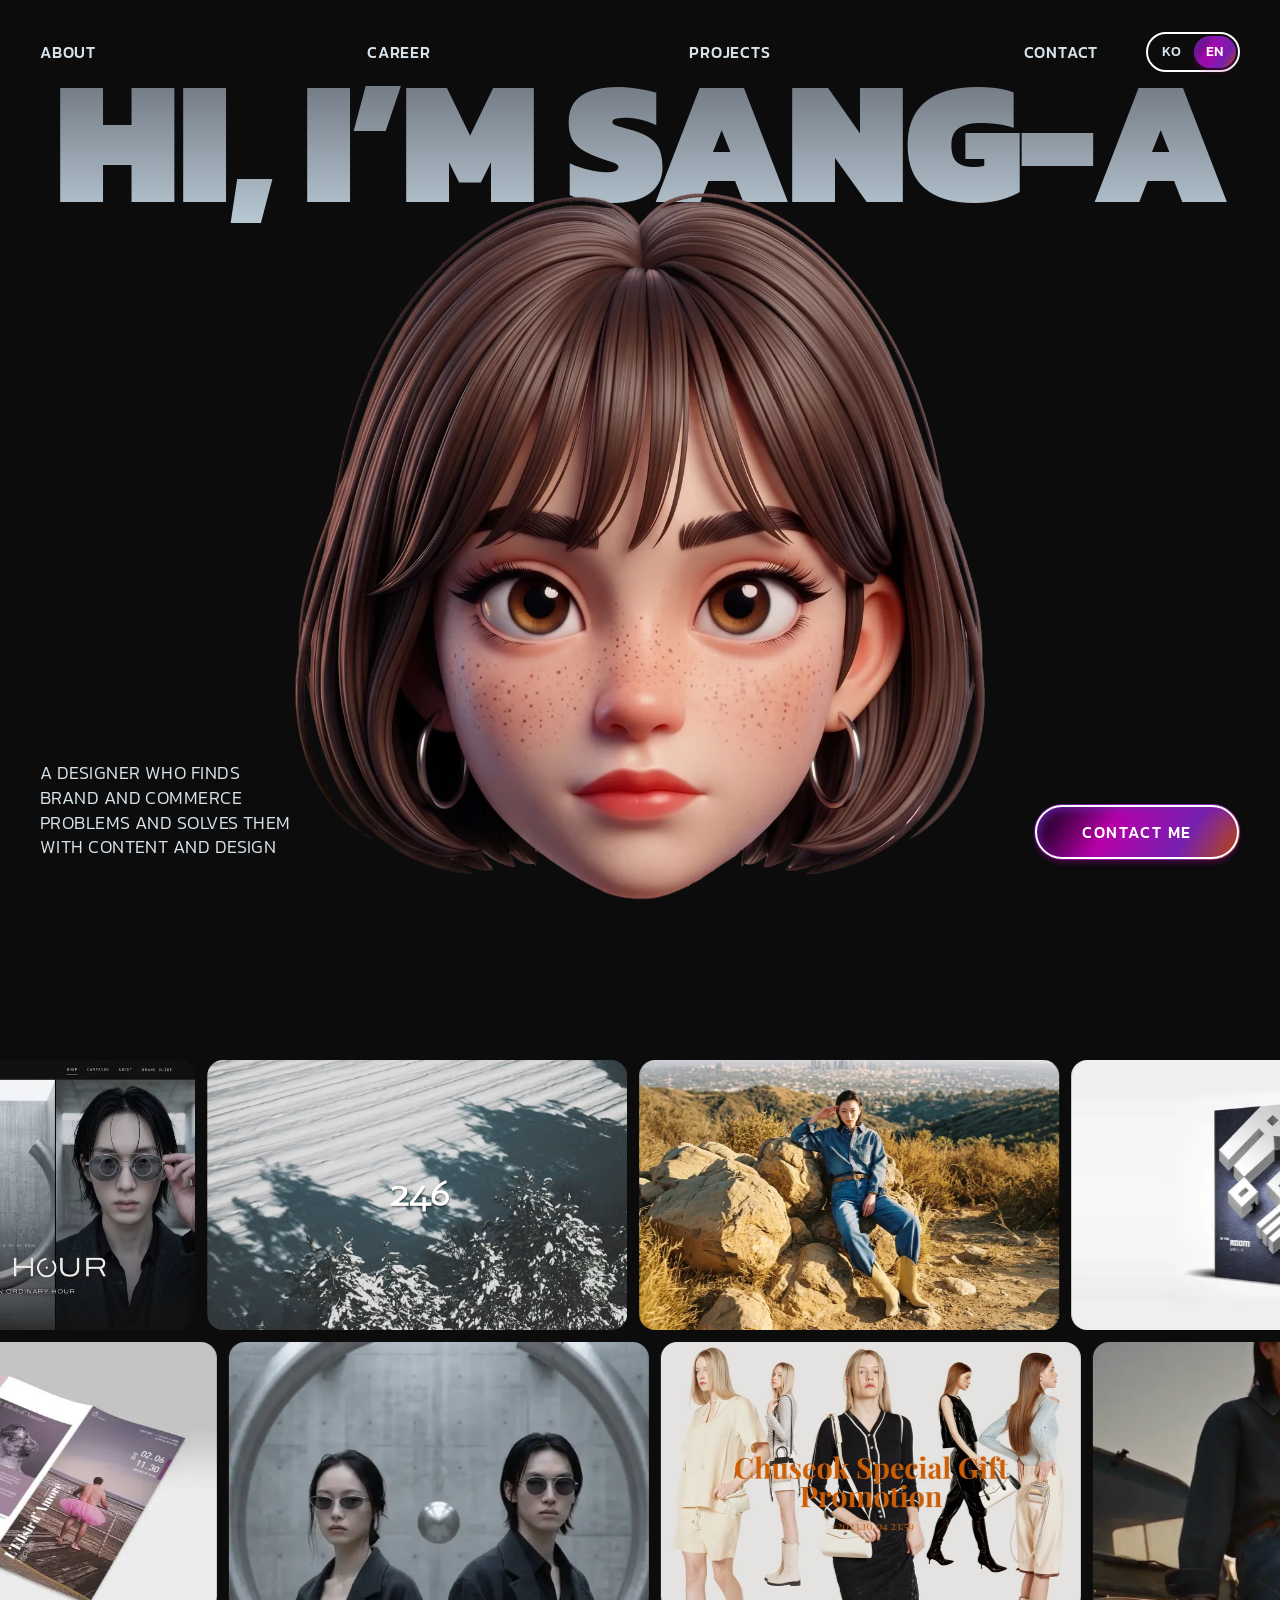
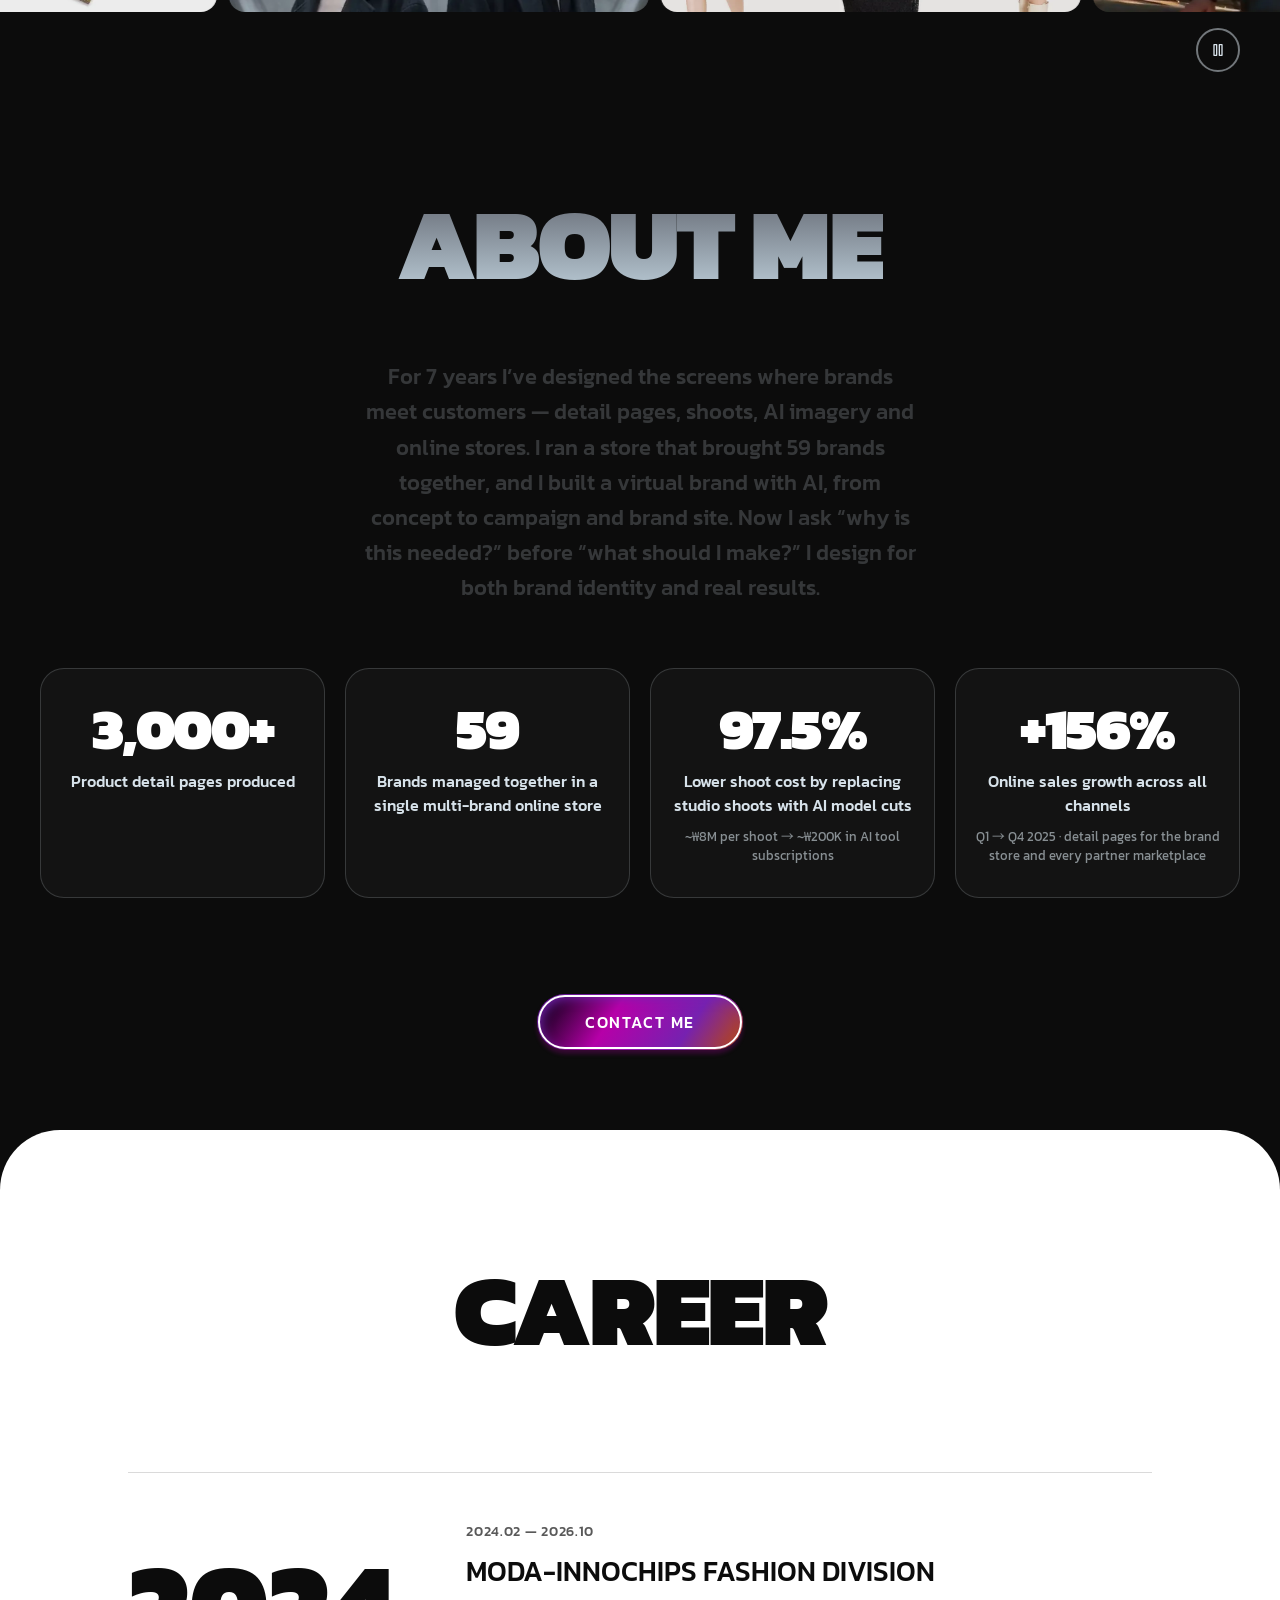
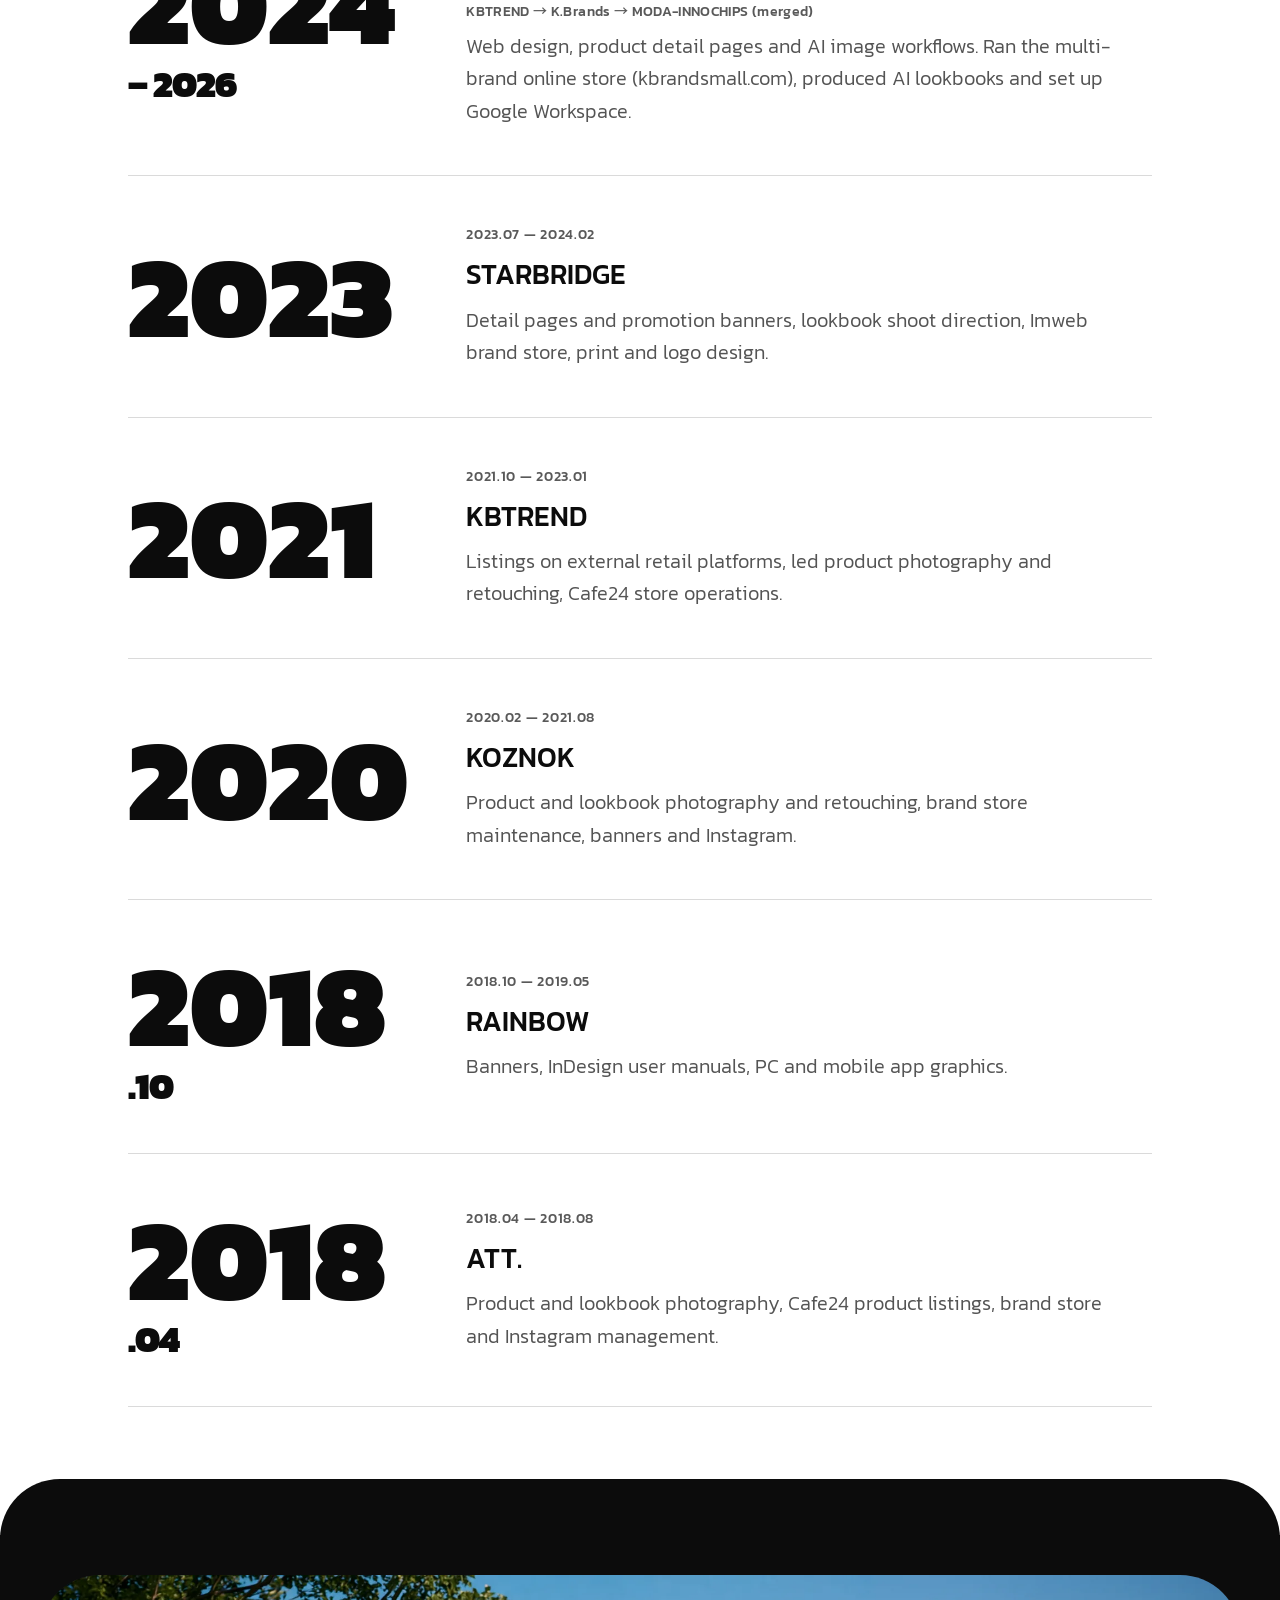
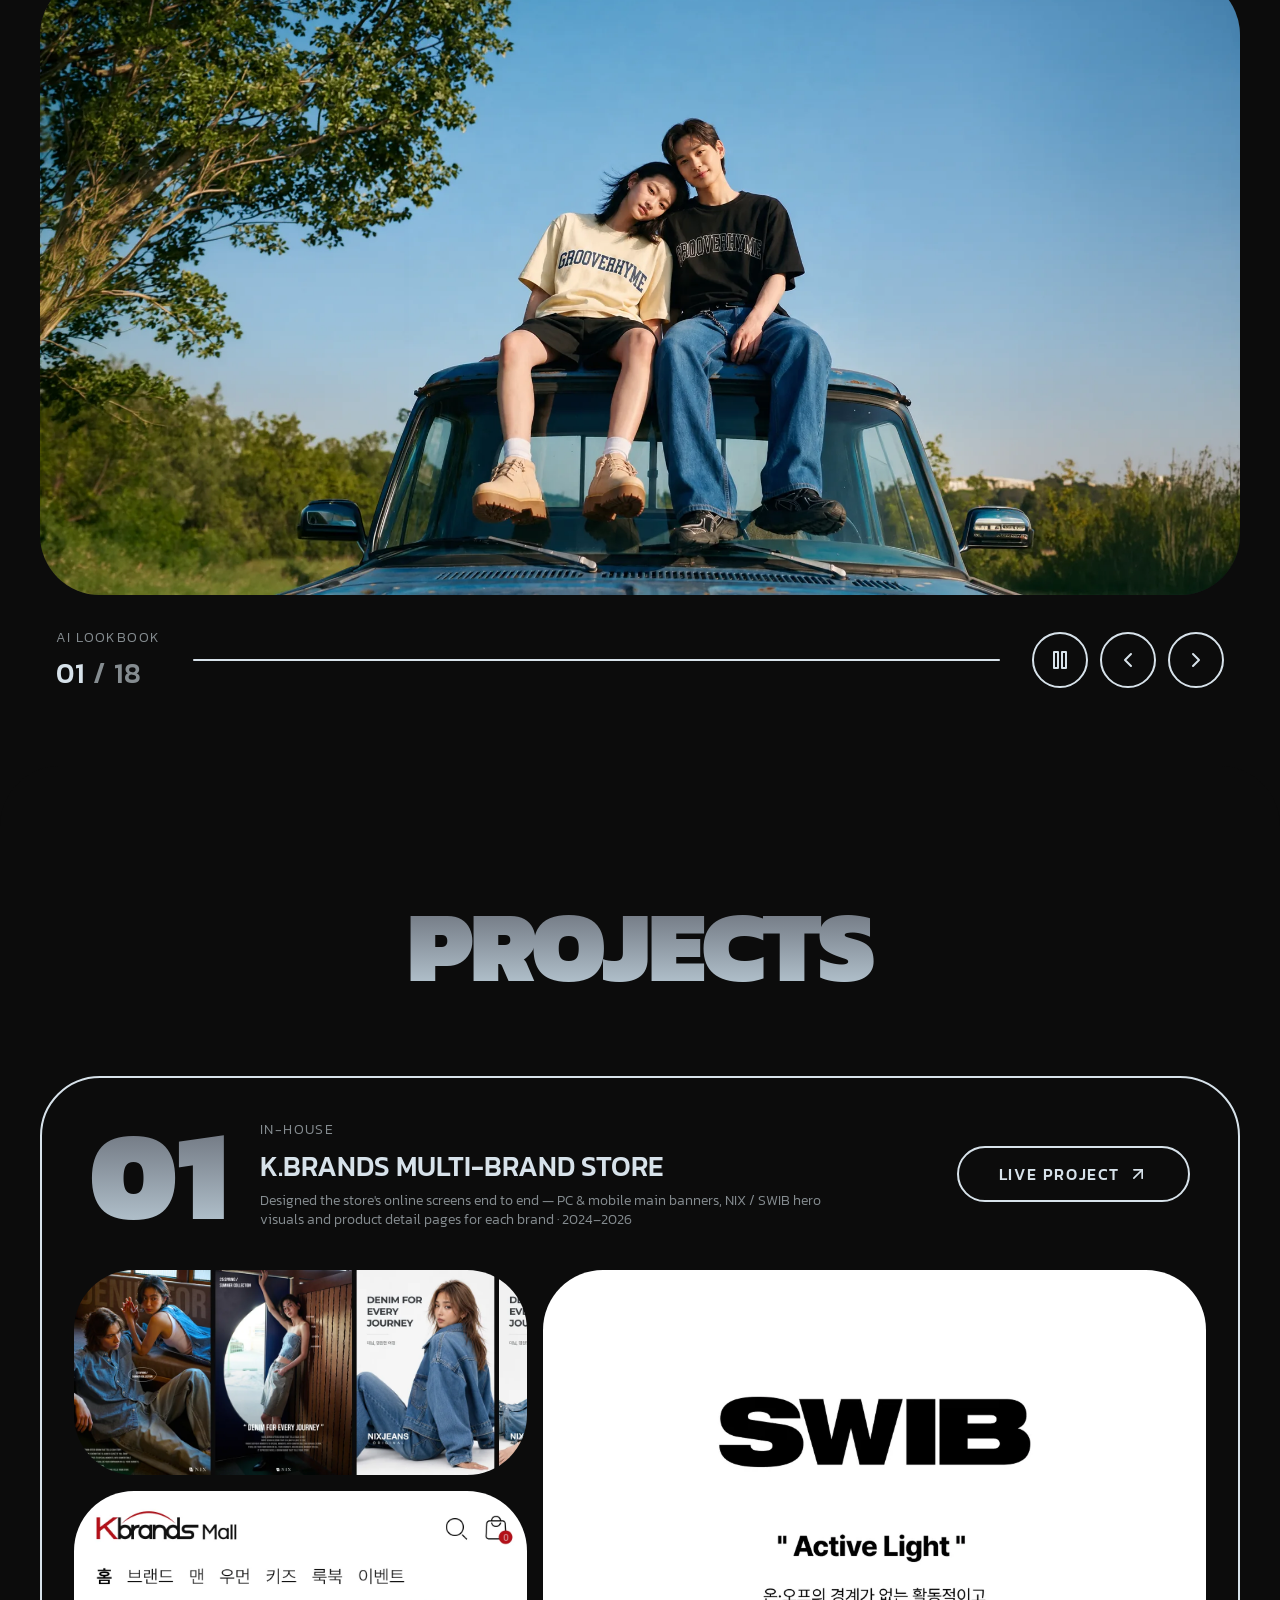
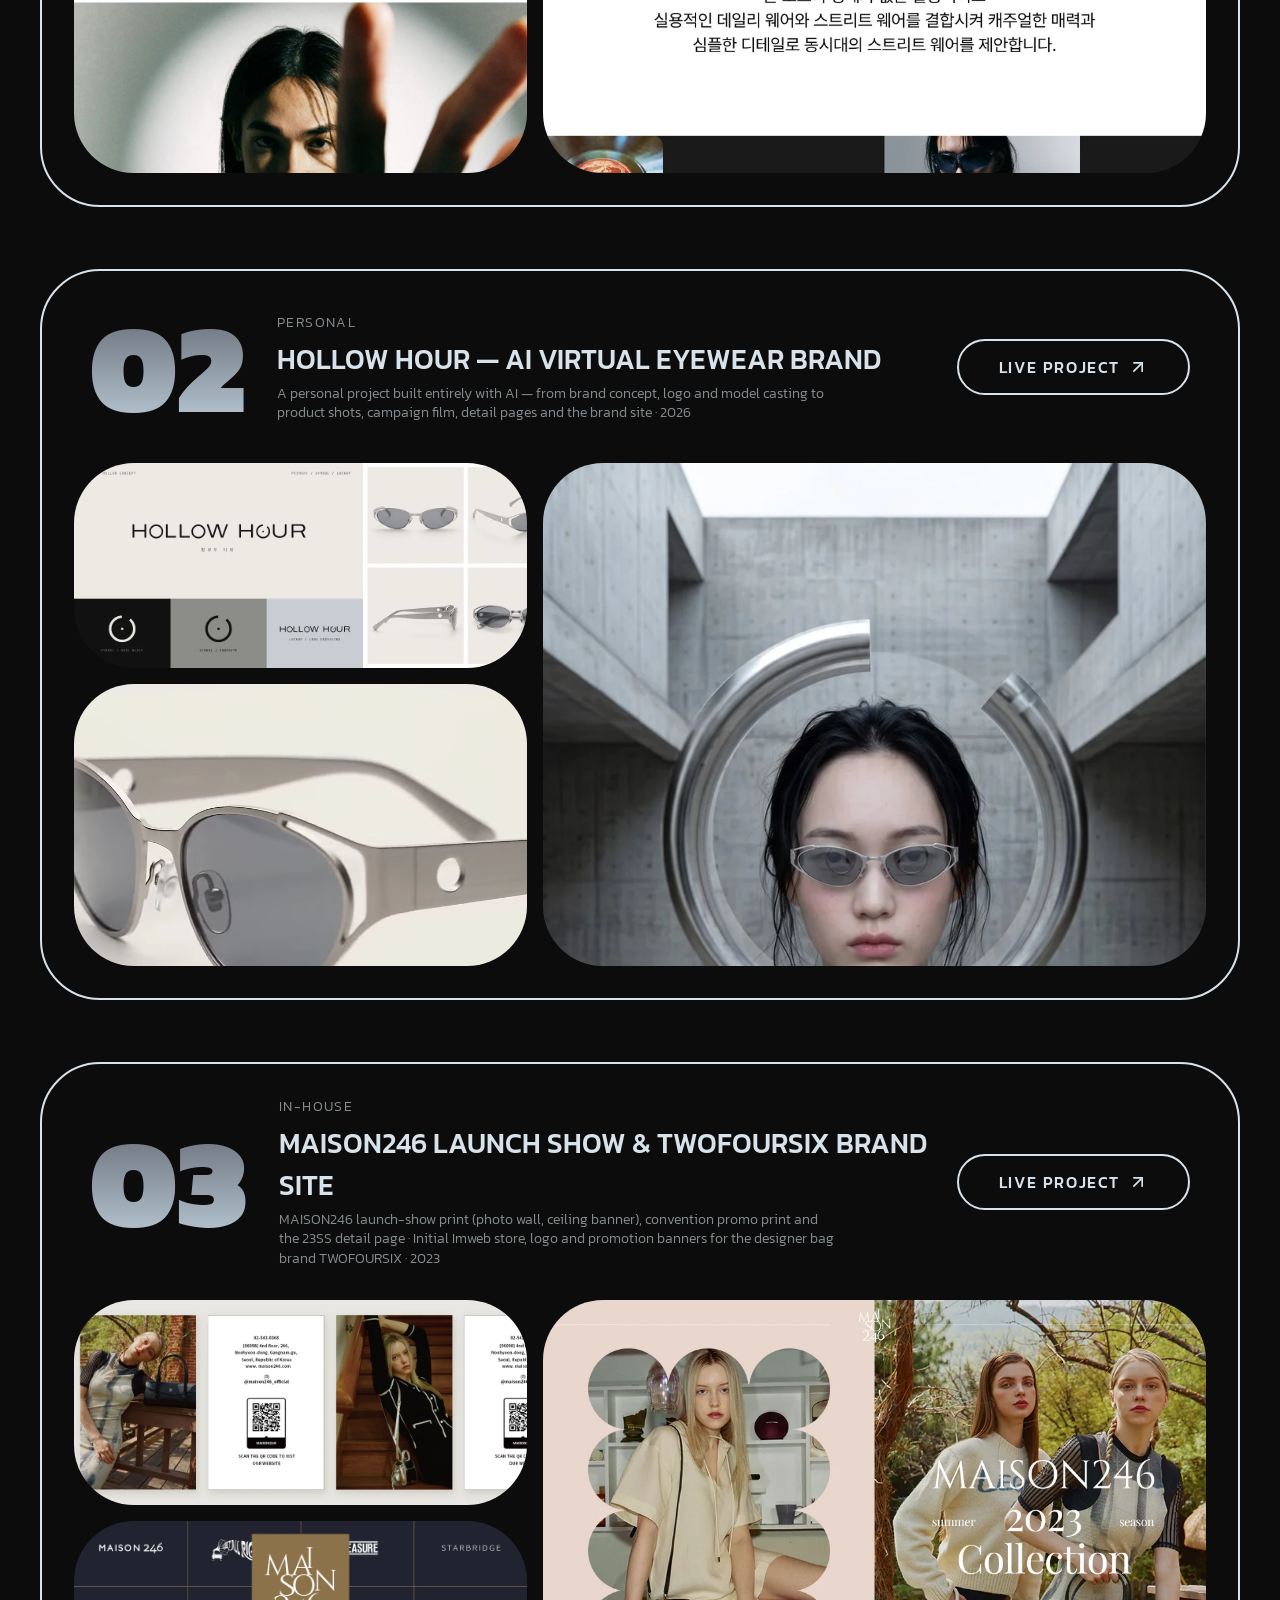
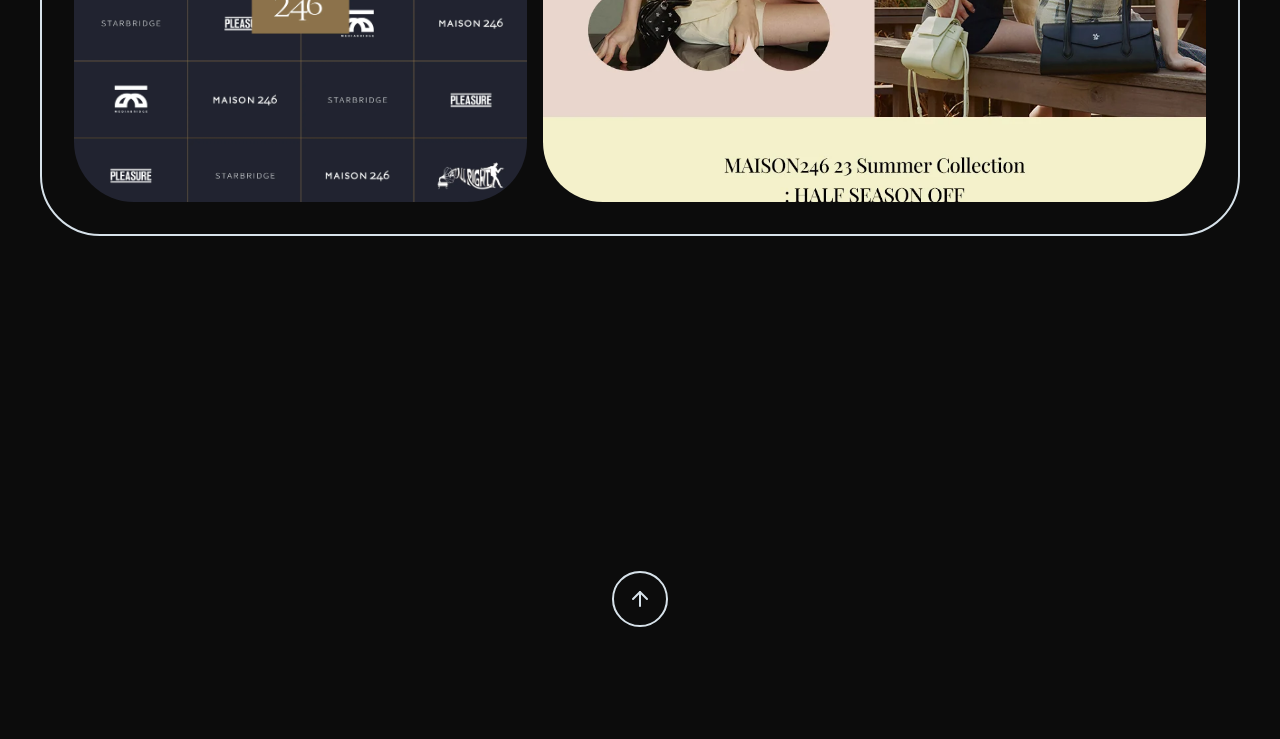
==== commit aac50625: "Add files via upload" ====
--- a/index.html
+++ b/index.html
@@ -7,12 +7,12 @@
     <link rel="preconnect" href="https://fonts.googleapis.com" />
     <link rel="preconnect" href="https://fonts.gstatic.com" crossorigin />
     <link href="https://fonts.googleapis.com/css2?family=Noto+Sans+KR:wght@300;400;500;700;900&display=swap" rel="stylesheet" />
-    <title>이상아 — 패션 커머스 웹디자이너 포트폴리오</title>
-    <meta name="description" content="상세페이지, 촬영, AI 이미지, 자사몰 운영까지 7년간 커머스의 화면을 만들어 온 웹디자이너 이상아의 포트폴리오" />
+    <title>이상아 — 브랜드·커머스 디자이너 포트폴리오</title>
+    <meta name="description" content="상세페이지, 촬영, AI 이미지, 자사몰 운영까지 7년간 브랜드가 고객과 만나는 화면을 만들어 온 디자이너 이상아의 포트폴리오" />
     <meta property="og:type" content="website" />
-    <meta property="og:title" content="이상아 — 패션 커머스 웹디자이너 포트폴리오" />
-    <meta property="og:description" content="커머스의 문제를 찾아 콘텐츠와 디자인으로 푸는 디자이너" />
-    <script type="module" crossorigin src="./index-DL_tuP90.js"></script>
+    <meta property="og:title" content="이상아 — 브랜드·커머스 디자이너 포트폴리오" />
+    <meta property="og:description" content="브랜드와 커머스의 문제를 찾아 콘텐츠와 디자인으로 푸는 디자이너" />
+    <script type="module" crossorigin src="./index-CCR39bqp.js"></script>
     <link rel="stylesheet" crossorigin href="./index-D-TUJAqb.css">
   </head>
   <body>
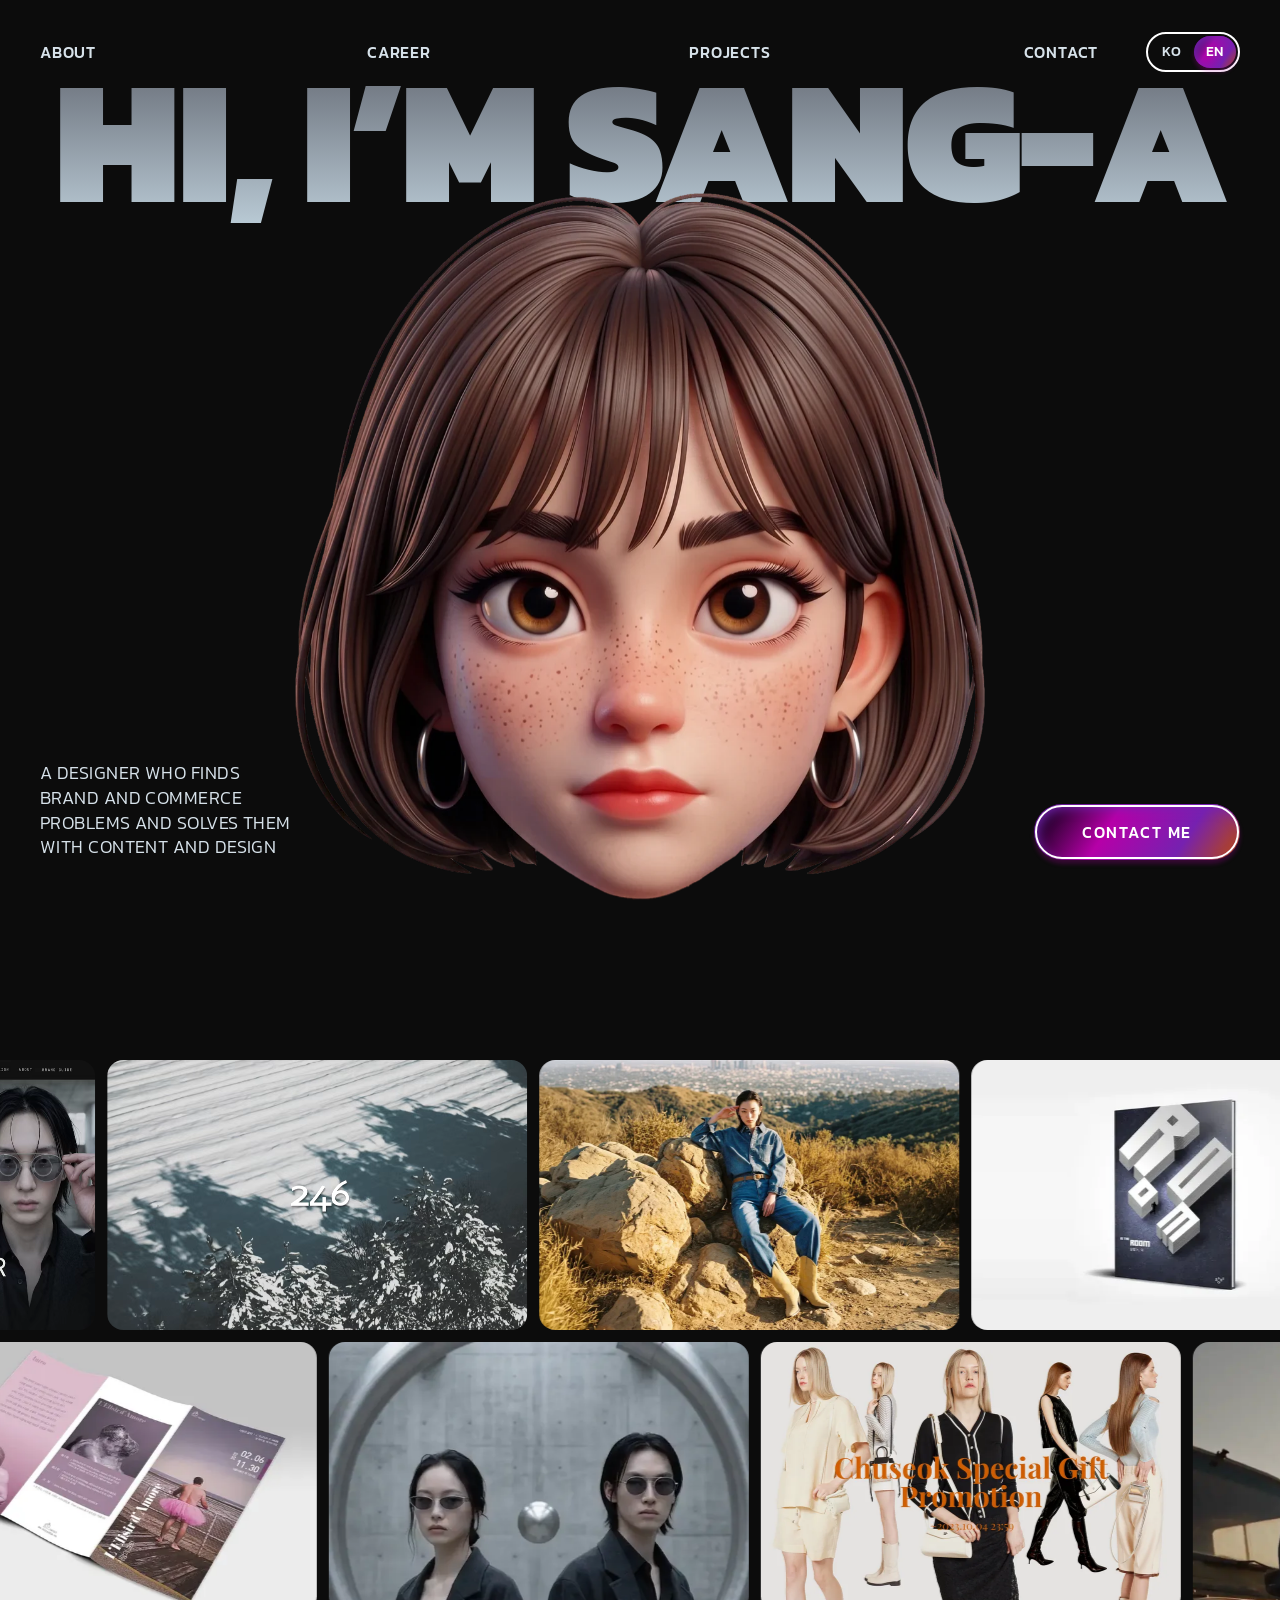
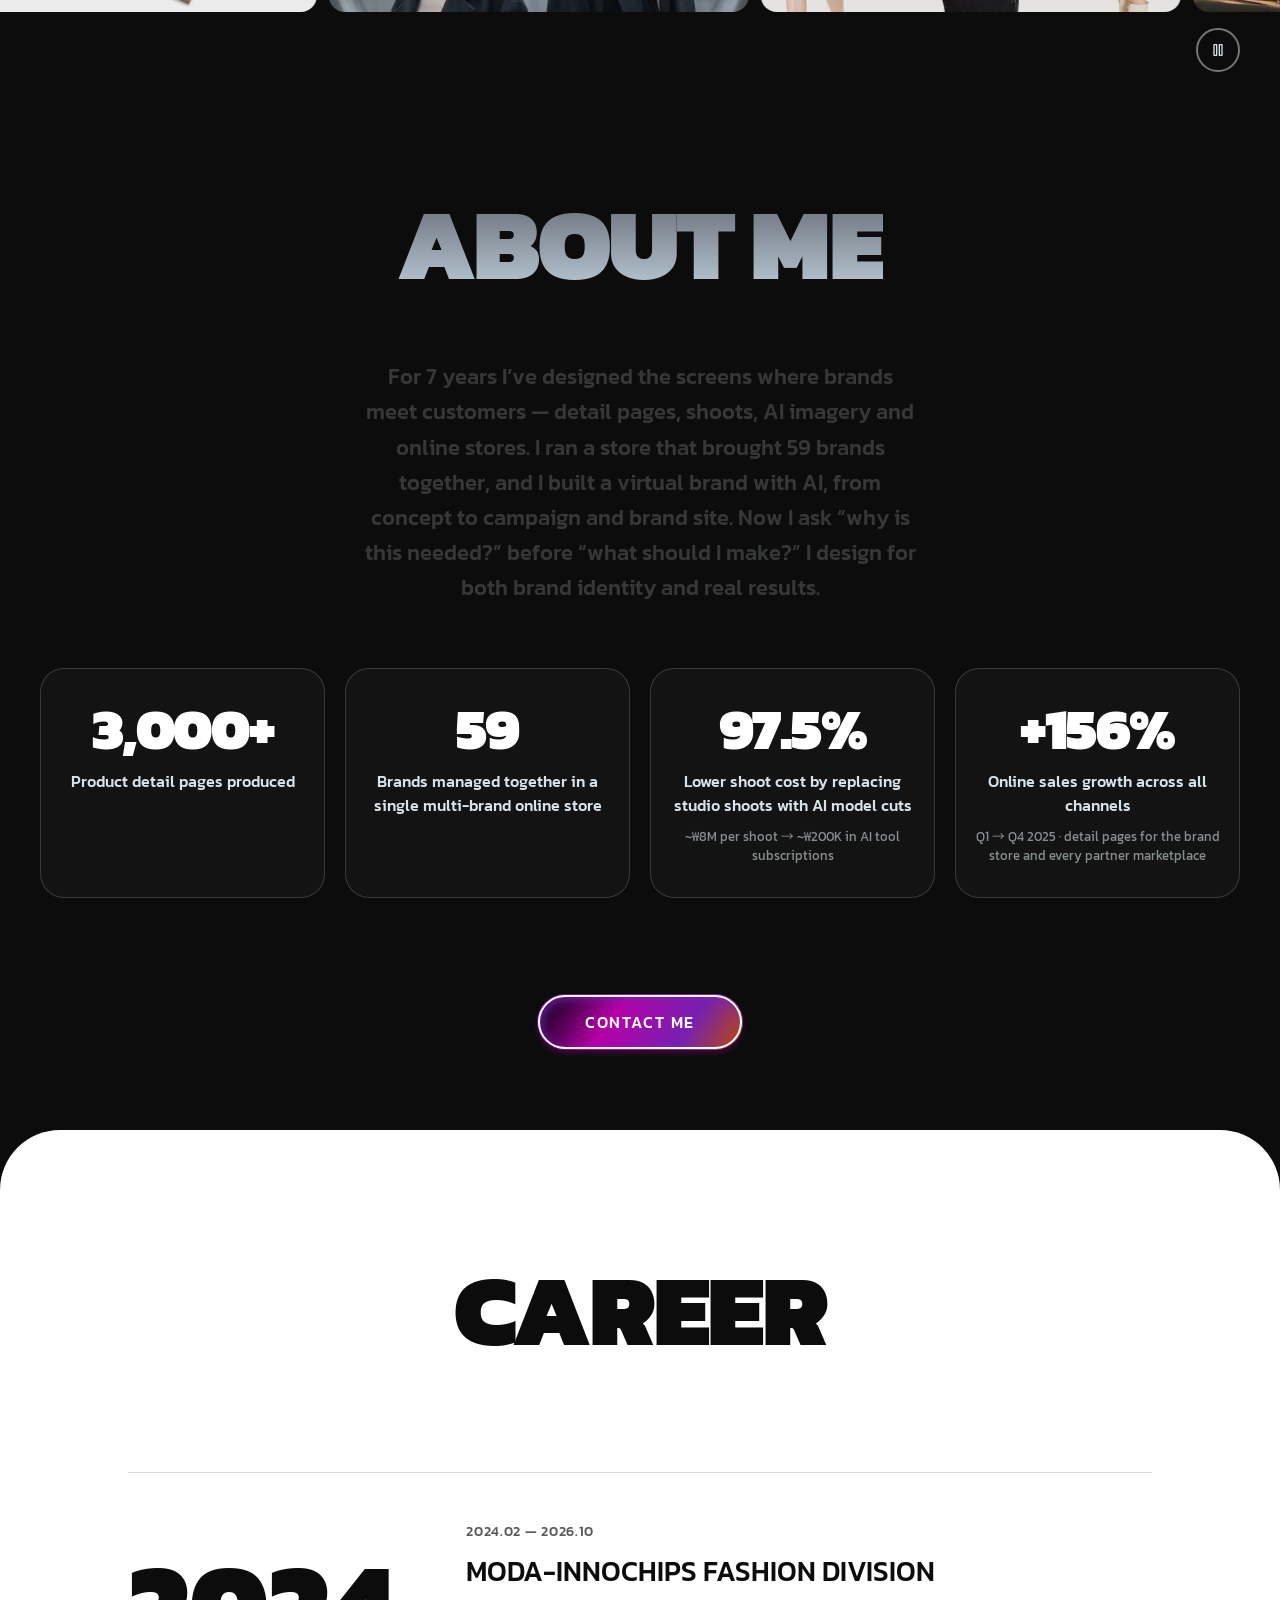
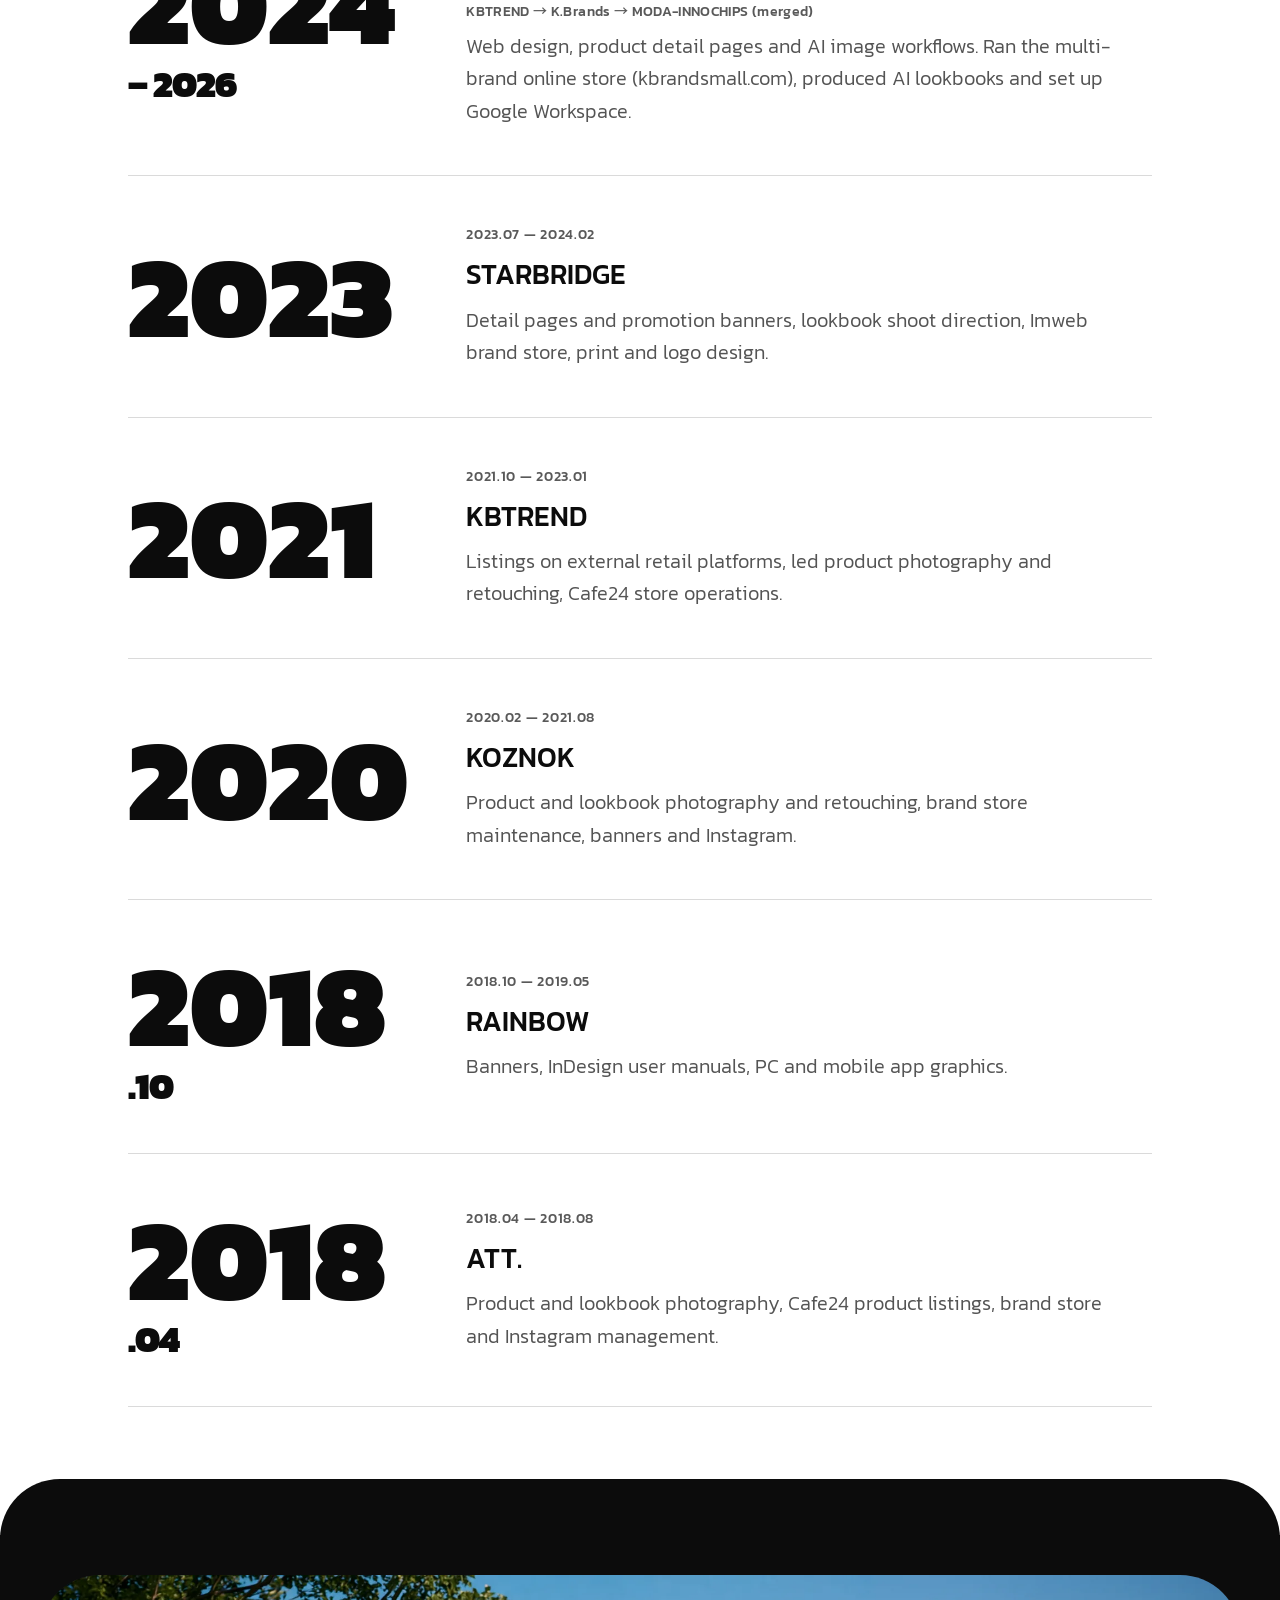
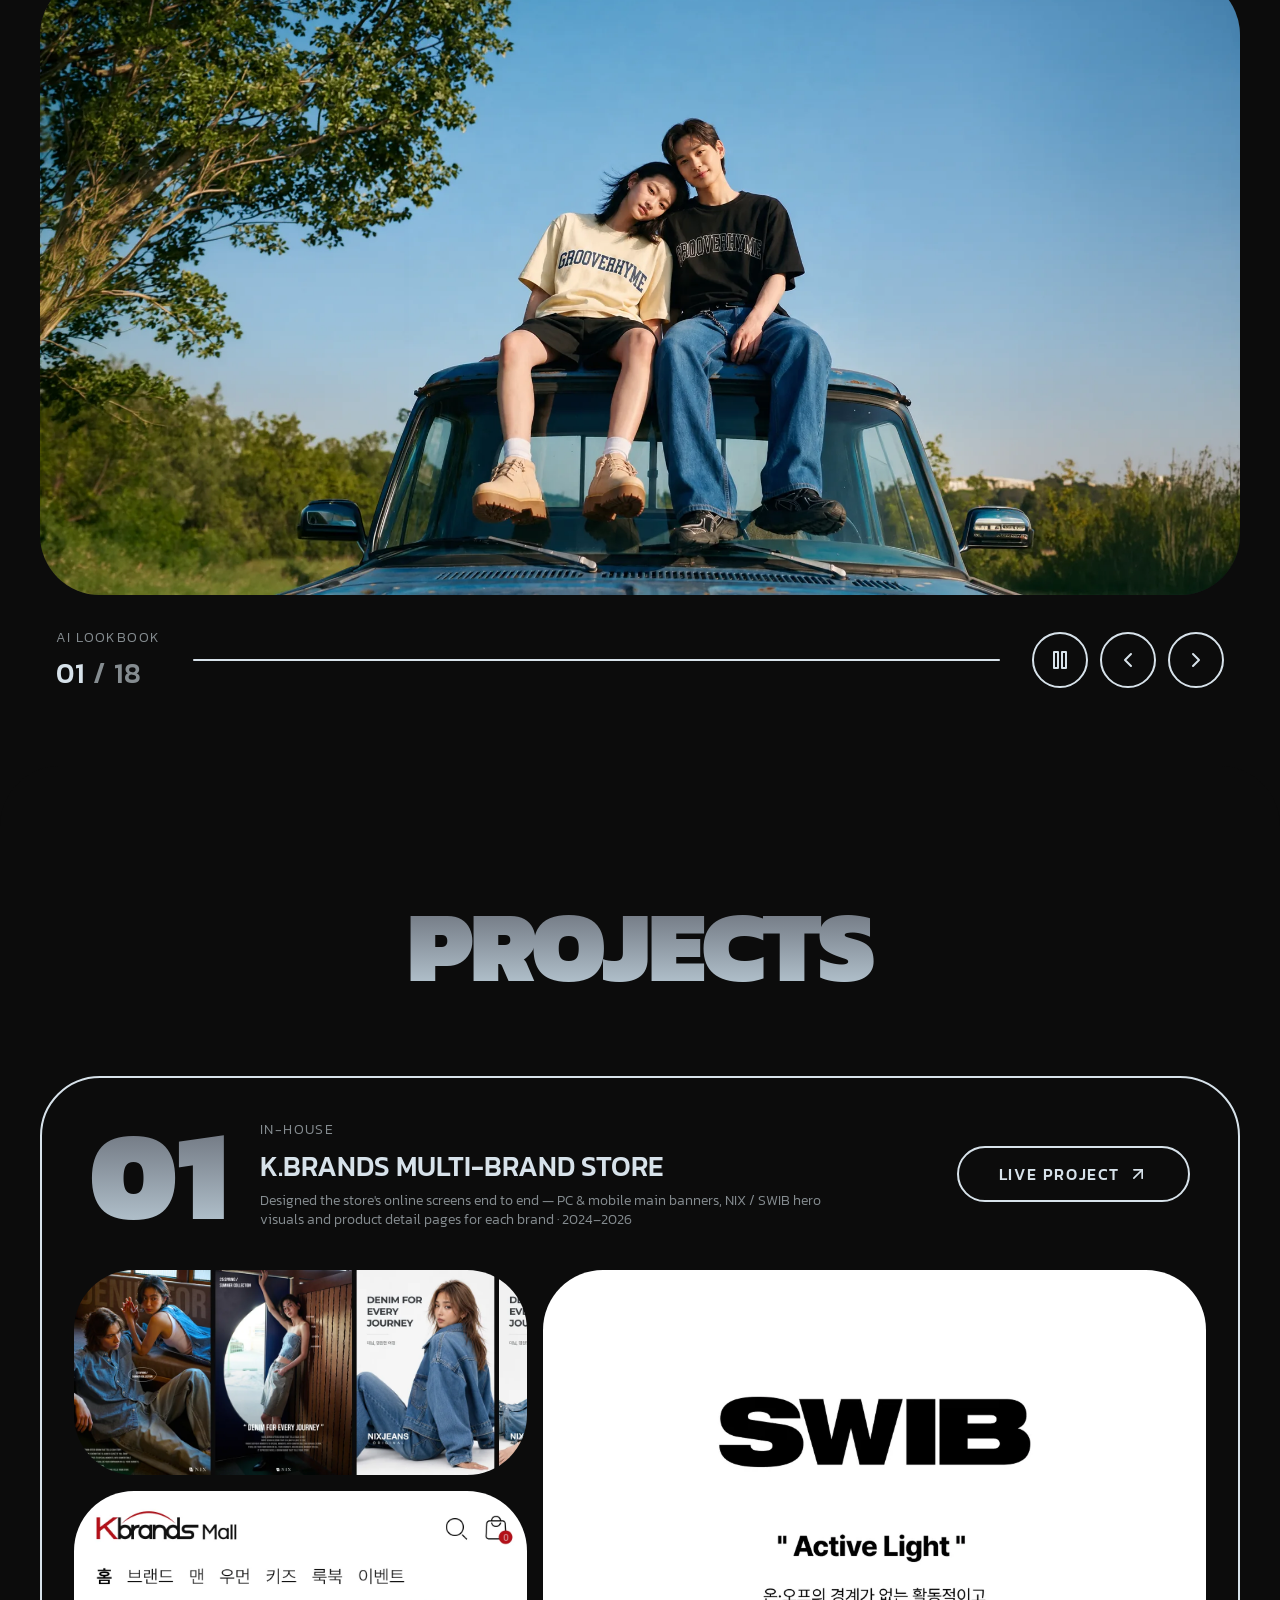
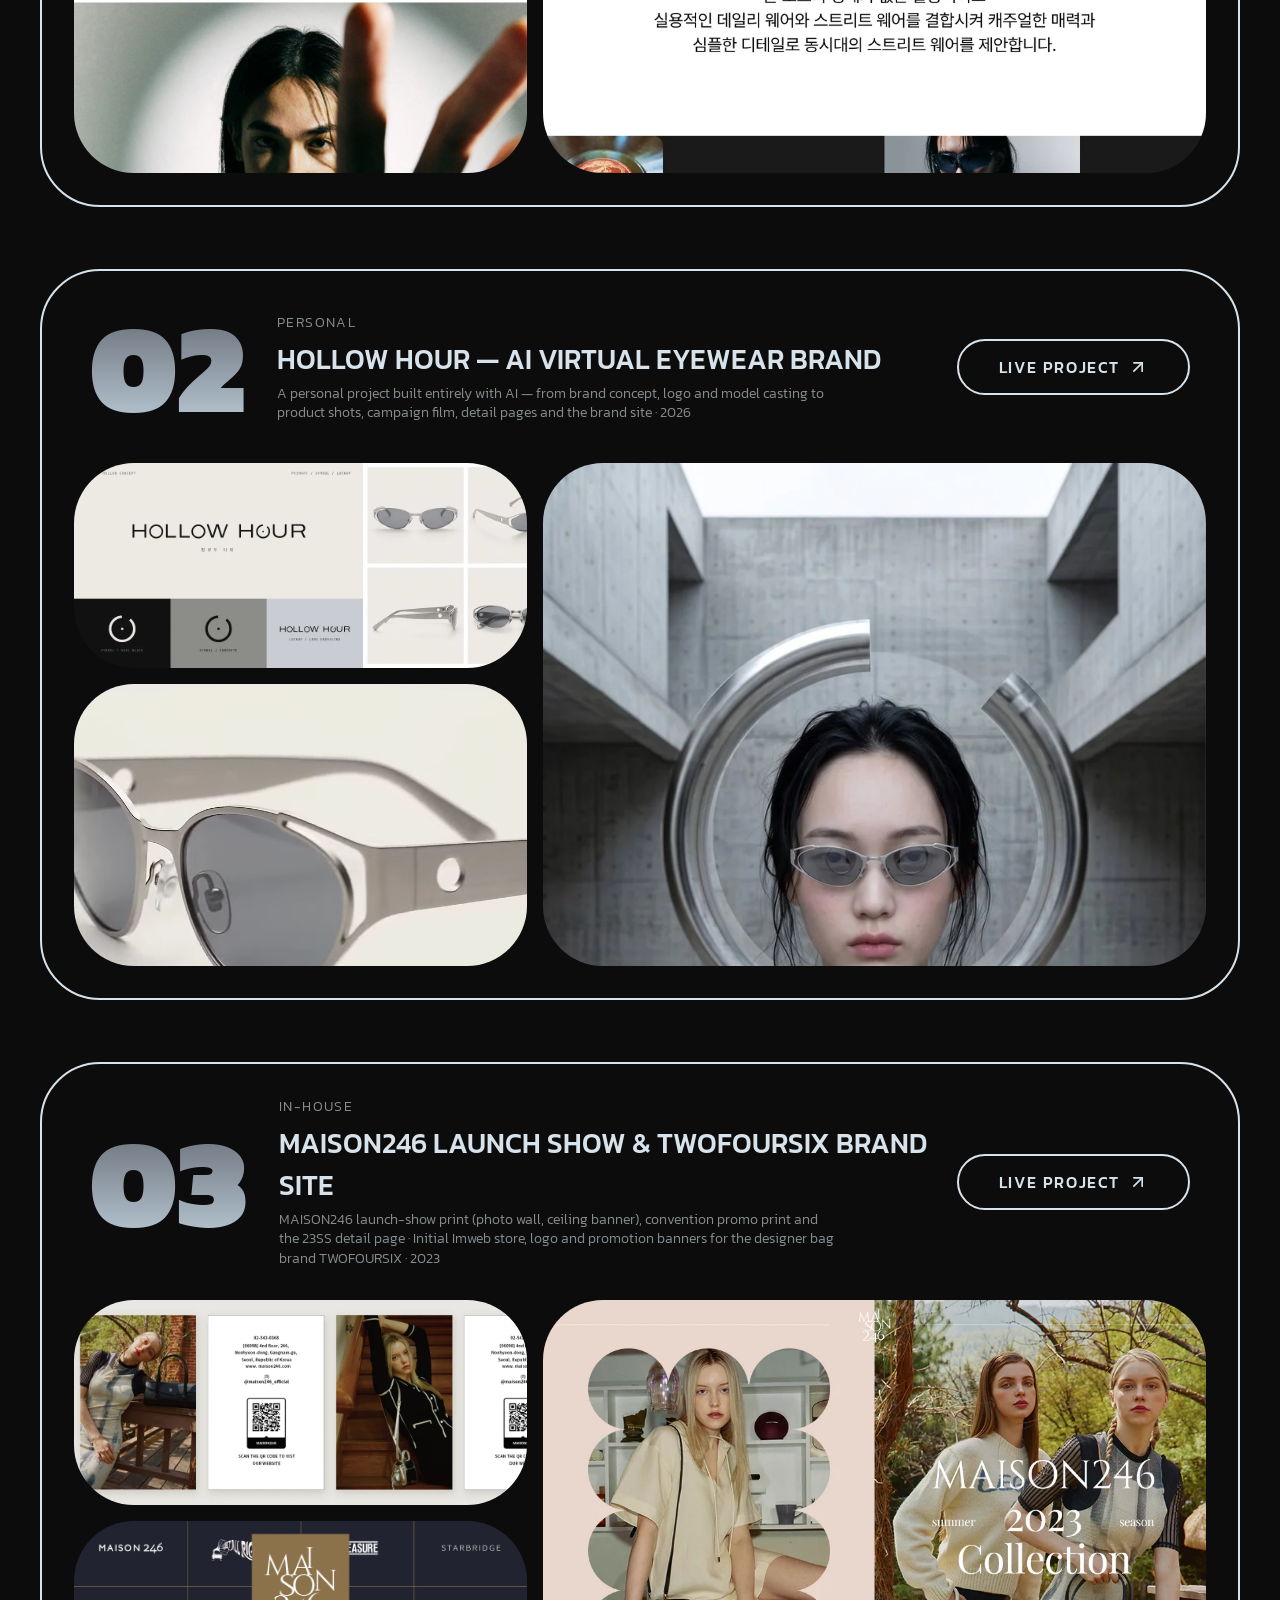
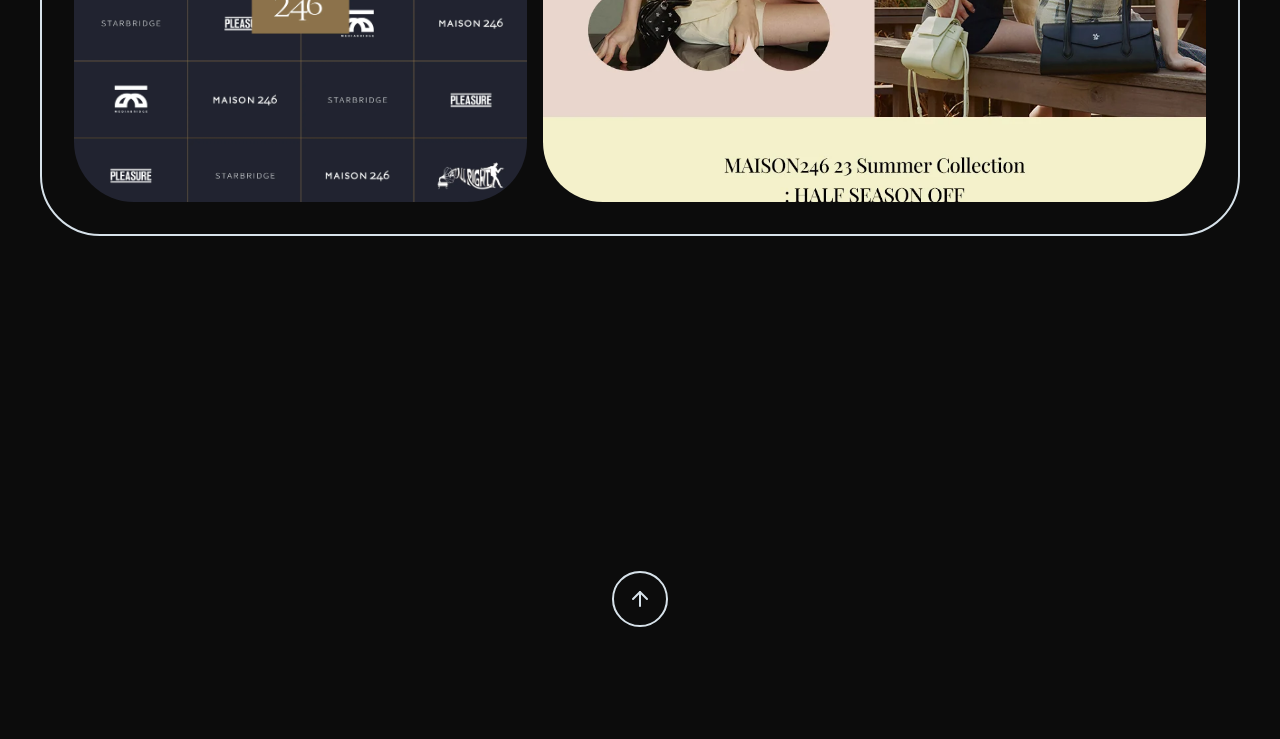
==== commit caa9420f: "Add files via upload" ====
--- a/index.html
+++ b/index.html
@@ -2,7 +2,7 @@
 <html lang="ko">
   <head>
     <meta charset="UTF-8" />
-    <link rel="icon" type="image/svg+xml" href="./favicon.svg" />
+    <link rel="icon" type="image/svg+xml" href="./favicon.svg?v=elephant2" />
     <meta name="viewport" content="width=device-width, initial-scale=1.0" />
     <link rel="preconnect" href="https://fonts.googleapis.com" />
     <link rel="preconnect" href="https://fonts.gstatic.com" crossorigin />
